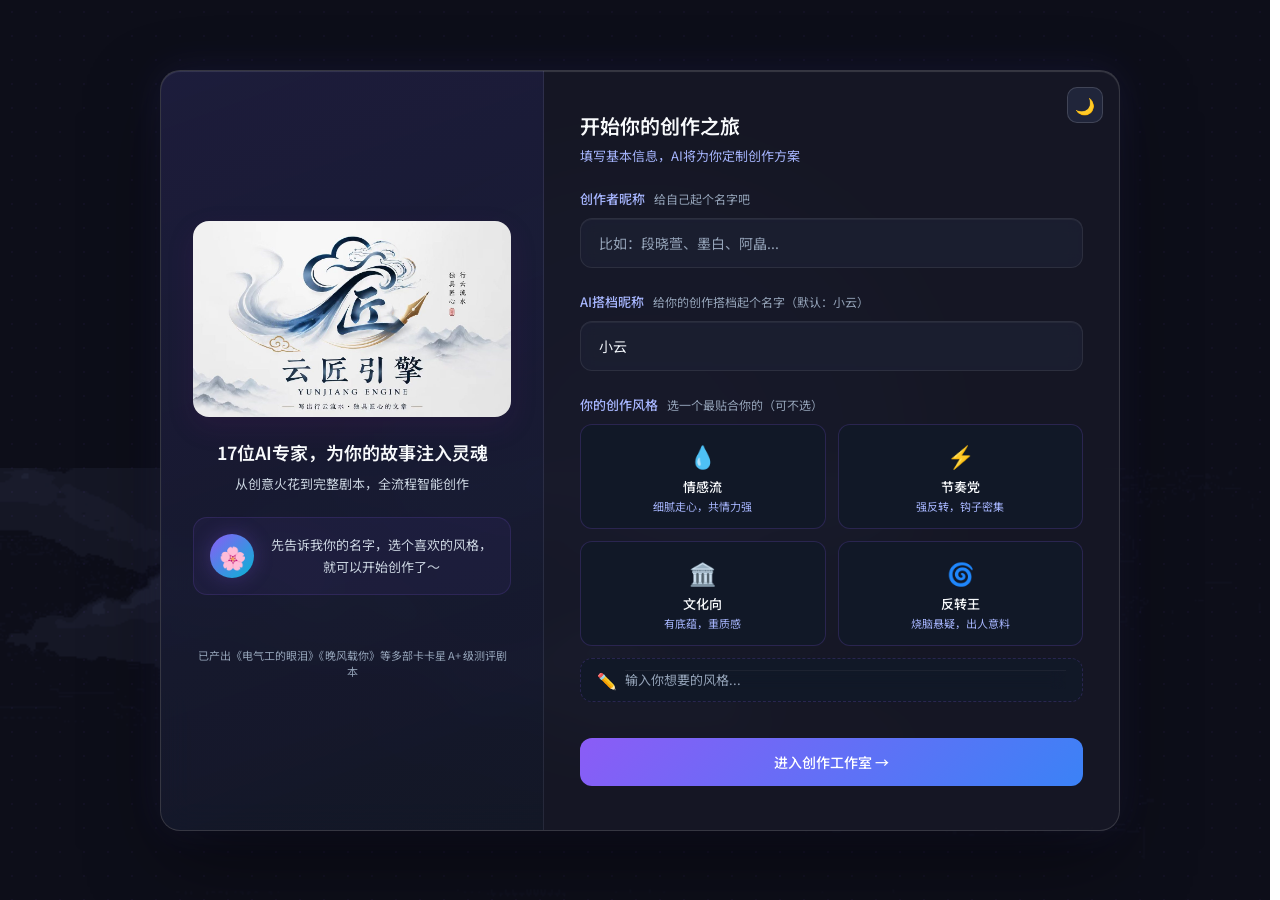
==== index.html @ 97961f96 "fix: prevent false compliance pause and expose checkpoints" ====
<!DOCTYPE html>
<!-- saved from url=(0234)https://static.coze.site/7626715597744800054-data_volume/files/%E6%89%80%E6%9C%89%E5%AF%B9%E8%AF%9D/%E4%B8%BB%E5%AF%B9%E8%AF%9D/demo-v7.html?sign=1788177183-b0ca8963f2-0-ee6d577514d0974fbaf32310337044d39351e333d3cb33cdad342979a4d0148a -->
<html lang="zh-CN" data-theme="light"><head><meta http-equiv="Content-Type" content="text/html; charset=UTF-8">

<meta name="viewport" content="width=device-width, initial-scale=1.0">
<title>云匠 · 智能短剧剧本创作引擎</title>
<link rel="icon" type="image/png" href="[data-uri]">
<style>
  @import url('https://fonts.googleapis.com/css2?family=Noto+Serif+SC:wght@400;600;700&family=Noto+Sans+SC:wght@300;400;500;700&display=swap');

  /* ==========================================
     全局Viewport锁定 — 杜绝整页滚动
     ========================================== */
  html, body {
    margin: 0;
    padding: 0;
    min-height: 100vh;
    overflow-y: auto;
  }

  /* .app-container 保持原始grid布局，不强制flex */
  .app-container {
    height: 100vh;
    box-sizing: border-box;
  }
  .main-layout {
    display: flex;
    height: 100vh;
    overflow: hidden;
    box-sizing: border-box;
  }

  /* 中间包裹画布的区域：强制横向撑满 + 弹性延伸 */
  .center-main-area {
    flex: 1;
    width: 100%;
    display: flex;
    flex-direction: column;
    min-width: 0;
    min-height: 0;
    box-sizing: border-box;
  }

  /* 中间画布卡片：只限垂直高度，绝对不缩宽度 */
  .canvas-card, .script-content-display {
    width: 100%;
    box-sizing: border-box;
    flex: 1;
    min-height: 0;
    overflow-y: auto;
    overflow-x: hidden;
    background: #ffffff;
    border-radius: 16px;
    padding: 24px;
    box-shadow: 0 4px 20px rgba(0, 0, 0, 0.05);
    border: 1px solid #e2e8f0;
  }
  [data-theme="dark"] .canvas-card,
  [data-theme="dark"] .script-content-display {
    background: var(--card-bg, rgba(17, 24, 39, 0.6));
    border-color: var(--card-border, rgba(139, 92, 246, 0.15));
  }

  .canvas-card::-webkit-scrollbar { width: 6px; }
  .canvas-card::-webkit-scrollbar-thumb { background: #cbd5e1; border-radius: 4px; }
  .canvas-card::-webkit-scrollbar-thumb:hover { background: #94a3b8; }
  .canvas-card::-webkit-scrollbar-track { background: transparent; }

  :root {
    --bg-primary: #0a0e1a;
    --bg-secondary: #111827;
    --bg-tertiary: #1a2332;
    --border-color: rgba(139, 92, 246, 0.2);
    --border-active: rgba(139, 92, 246, 0.6);
    --text-primary: #F8FAFC;
    --text-secondary: #CBD5E1;
    --text-muted: #94A3B8;
    --accent-purple: #8b5cf6;
    --accent-blue: #3b82f6;
    --accent-gold: #f59e0b;
    --accent-green: #10b981;
    --accent-cyan: #06b6d4;
    --accent-pink: #ec4899;
    --glow-purple: rgba(139, 92, 246, 0.25);
    --glow-blue: rgba(59, 130, 246, 0.2);
  }



  /* ==========================================
     云匠引擎：极简高级感 Sunset Glass 主题
     ========================================== */
  [data-theme="light"] {
    --bg-primary: #f8fafc;
    --bg-secondary: #f1f5f9;
    --bg-tertiary: #e2e8f0;
    --border-color: rgba(148, 163, 184, 0.15);
    --border-active: rgba(168, 85, 247, 0.3);
    --text-primary: #0f172a;
    --text-secondary: #334155;
    --text-muted: #94a3b8;
    --glow-purple: rgba(168, 85, 247, 0.12);
    --glow-blue: rgba(99, 102, 241, 0.1);
  }

  /* 1. 净化全局背景 */
  [data-theme="light"] body {
    background: #f8fafc;
    background-image: 
      radial-gradient(at 0% 0%, rgba(243, 232, 255, 0.8) 0px, transparent 50%),
      radial-gradient(at 100% 100%, rgba(224, 242, 254, 0.7) 0px, transparent 50%);
    color: #0f172a;
    font-family: -apple-system, BlinkMacSystemFont, "Segoe UI", Roboto, sans-serif;
  }

  /* 2. 三大面板：通透云朵毛玻璃 */
  [data-theme="light"] .sidebar,
  [data-theme="light"] .expert-panel,
  [data-theme="light"] .chat-container,
  [data-theme="light"] .flow-step-card,
  [data-theme="light"] .left-panel,
  [data-theme="light"] .right-panel,
  [data-theme="light"] .input-section {
    background: transparent;
    backdrop-filter: none;
    -webkit-backdrop-filter: none;
    border: none;
    box-shadow: none;
    border-radius: 0;
  }

  /* 3. 左侧流程卡片激活态 */
  [data-theme="light"] .flow-step-card.active,
  [data-theme="light"] .step-item.active {
    background: linear-gradient(135deg, rgba(168, 85, 247, 0.1) 0%, rgba(99, 102, 241, 0.1) 100%);
    border-left: 4px solid #a855f7;
    box-shadow: 0 4px 12px rgba(168, 85, 247, 0.15);
  }

  /* 4. 知识库与引擎状态卡片 */
  [data-theme="light"] .culture-knowledge-box,
  [data-theme="light"] .engine-status-box,
  [data-theme="light"] .knowledge-card,
  [data-theme="light"] .status-card {
    background: rgba(248, 250, 252, 0.6);
    border: 1px solid rgba(226, 232, 240, 0.8);
    border-radius: 12px;
  }

  /* 5. 品牌色统一为紫蓝渐变 */
  [data-theme="light"] .brand-logo,
  [data-theme="light"] .primary-btn,
  [data-theme="light"] .send-btn,
  [data-theme="light"] .generate-btn {
    background: linear-gradient(135deg, #a855f7 0%, #6366f1 100%);
    color: #ffffff;
    border: none;
    box-shadow: 0 4px 12px rgba(168, 85, 247, 0.25);
  }

  /* 6. 输入框：白底+细紫边 */
  [data-theme="light"] .chat-input-wrapper,
  [data-theme="light"] .input-box {
    background: #ffffff;
    border: 1.5px solid #e9d5ff;
    box-shadow: 0 8px 30px rgba(168, 85, 247, 0.08);
    border-radius: 16px;
  }
  [data-theme="light"] .chat-input-wrapper:focus-within,
  [data-theme="light"] .input-box:focus-within {
    border-color: #a855f7;
    box-shadow: 0 0 0 3px rgba(168, 85, 247, 0.15);
  }

  /* 7. 顶栏 */
  [data-theme="light"] .top-bar {
    background: rgba(255, 255, 255, 0.85);
    backdrop-filter: blur(12px);
    border-bottom-color: rgba(226, 232, 240, 0.6);
    box-shadow: 0 1px 3px rgba(148, 163, 184, 0.08);
  }

  /* 8. 卡片与面板 */
  [data-theme="light"] .card-surface,
  [data-theme="light"] .output-card,
  [data-theme="light"] .settings-content,
  [data-theme="light"] .agent-chip,
  [data-theme="light"] .welcome-card,
  [data-theme="light"] .step-item {
    background: rgba(255, 255, 255, 0.75);
    border-color: rgba(226, 232, 240, 0.8);
  }

  /* 9. 设置弹窗 */
  [data-theme="light"] .settings-modal {
    background: rgba(255, 255, 255, 0.9);
    backdrop-filter: blur(20px);
  }

  /* 10. 文本与标签 */
  [data-theme="light"] .expert-group-title {
    color: #334155;
  }
  [data-theme="light"] .panel-title-toggle {
    color: #334155;
  }
  [data-theme="light"] .collapse-arrow {
    color: #94a3b8;
  }
  [data-theme="light"] .idea-chip {
    background: rgba(168, 85, 247, 0.06);
    border-color: rgba(168, 85, 247, 0.2);
    color: #6d28d9;
  }
  [data-theme="light"] .chip.selected {
    border-color: #a855f7;
    color: #7c3aed;
    background: rgba(168, 85, 247, 0.12);
  }

  /* 11. 输出编辑按钮 */
  [data-theme="light"] .output-edit-btn {
    background: rgba(168, 85, 247, 0.08);
    color: #7c3aed;
  }
  [data-theme="light"] .output-header {
    border-bottom-color: rgba(226, 232, 240, 0.6);
  }

  /* 12. hover效果 */
  [data-theme="light"] .output-card:hover,
  [data-theme="light"] .card-surface:hover {
    box-shadow: 0 4px 16px rgba(168, 85, 247, 0.08);
  }
  [data-theme="light"] .generate-btn:hover {
    box-shadow: 0 6px 20px rgba(168, 85, 247, 0.3);
    transform: translateY(-1px);
  }

  /* ==========================================
     图标对齐与布局修复 (Flex Alignment Patch)
     ========================================== */
  /* 顶栏右侧工具栏垂直居中 */
  .top-header-right,
  .header-actions,
  .user-profile-bar {
    display: flex;
    align-items: center;
    justify-content: flex-end;
    gap: 12px;
  }
  .theme-toggle-btn,
  .setting-btn,
  .avatar-btn {
    display: inline-flex;
    align-items: center;
    justify-content: center;
    width: 36px;
    height: 36px;
    border-radius: 50%;
    margin: 0;
  }
  .top-bar-btn {
    display: inline-flex;
    align-items: center;
    justify-content: center;
    margin: 0;
  }

  /* 左侧流程卡片图标+文字+数字水平对齐 */
  .flow-step-card,
  .sidebar-node-item {
    display: flex;
    align-items: center;
    justify-content: space-between;
    padding: 12px 16px;
  }
  .flow-step-left,
  .step-title-group {
    display: flex;
    align-items: center;
    gap: 10px;
  }
  .flow-step-card img,
  .flow-step-card svg,
  .flow-step-card .icon {
    width: 20px;
    height: 20px;
    object-fit: contain;
  }

  /* 右侧专家团图标与绿点对齐 */
  .agent-chip-header,
  .accordion-title {
    display: flex;
    align-items: center;
    justify-content: space-between;
    padding: 10px 14px;
  }
  .status-dot,
  .online-indicator {
    width: 8px;
    height: 8px;
    border-radius: 50%;
    display: inline-block;
    margin-left: auto;
    margin-right: 8px;
  }

  /* 中间输入框底部胶囊按钮对齐 */
  .tag-select-btn,
  .dropdown-capsule {
    display: inline-flex;
    align-items: center;
    justify-content: center;
    gap: 6px;
    padding: 6px 14px;
    line-height: 1;
  }
  .tag-select-btn svg,
  .tag-select-btn .arrow-icon {
    width: 14px;
    height: 14px;
    transform: translateY(1px);
  }
  /* ==========================================
     浅色模式纯净极简修复补丁 (Light Mode Fix)
     ========================================== */
  /* 1. 强制统一全局背景 */
  [data-theme="light"] body,
  [data-theme="light"] .main-layout,
  [data-theme="light"] .center-content-area,
  [data-theme="light"] .welcome-container {
    background-color: #f8fafc;
    background-image: none;
    color: #0f172a;
  }
  /* 2. 修复中间异常深色区域 */
  [data-theme="light"] .middle-container,
  [data-theme="light"] .center-panel,
  [data-theme="light"] .welcome-wrapper,
  [data-theme="light"] .main-panel {
    background: transparent;
    backdrop-filter: none;
    -webkit-backdrop-filter: none;
  }
  [data-theme="light"] .app-container {
    background: transparent;
    gap: 0;
  }
  [data-theme="light"] .chat-main-area,
  [data-theme="light"] .chat-container,
  [data-theme="light"] .content-area {
    background: transparent;
    border-radius: 0;
    border: none;
    box-shadow: none;
  }
  /* 3. 提亮中间文字与图标对比度 */
  [data-theme="light"] .welcome-title,
  [data-theme="light"] .welcome-subtitle,
  [data-theme="light"] .feature-item-text {
    color: #1e293b;
  }
  [data-theme="light"] .welcome-subtitle {
    color: #64748b;
  }
  /* 4. 修复底部输入框 - 浅色模式下白底 */
  [data-theme="light"] .input-area-wrapper,
  [data-theme="light"] .chat-input-wrapper {
    background: #ffffff;
    border: 1px solid #e2e8f0;
    box-shadow: 0 2px 10px -2px rgba(0, 0, 0, 0.04);
    border-radius: 14px;
  }
  [data-theme="light"] .input-section {
    background: transparent;
    border: none;
    box-shadow: none;
    border-radius: 0;
  }
  [data-theme="light"] .input-box {
    background: #ffffff;
    border: 1px solid #e2e8f0;
    box-shadow: 0 2px 10px -2px rgba(0, 0, 0, 0.04);
    border-radius: 14px;
  }
  /* 5. 净化右侧杂色卡片 */
  [data-theme="light"] .culture-knowledge-box,
  [data-theme="light"] .knowledge-card,
  [data-theme="light"] .status-card,
  [data-theme="light"] .engine-status-box {
    background: #f1f5f9;
    border: 1px solid #e2e8f0;
    color: #334155;
  }
  /* 6. 底部通栏浅色化 */
  [data-theme="light"] .footer-bar {
    background: rgba(248, 250, 252, 0.9);
    backdrop-filter: blur(12px);
    border-top-color: rgba(226, 232, 240, 0.6);
    color: #64748b;
  }
  /* 7. 输入框紫色边溢出修复 */
  [data-theme="light"] .chat-input-wrapper,
  [data-theme="light"] .input-box {
    border-color: #e2e8f0;
    box-shadow: 0 2px 10px -2px rgba(0, 0, 0, 0.04);
  }
  [data-theme="light"] .chat-input-wrapper:focus-within,
  [data-theme="light"] .input-box:focus-within {
    border-color: #cbd5e1;
    box-shadow: 0 0 0 2px rgba(148, 163, 184, 0.1);
  }
  /* 8. 顶栏右侧图标与头像垂直居中（全模式生效） */
  .header-right-action, .top-bar-right, .top-actions {
    display: flex;
    align-items: center;
    gap: 12px;
  }
  .header-right-action > * {
    margin: 0;
    display: flex;
    align-items: center;
    justify-content: center;
  }
  /* ==========================================
     对话框与画布比例重构 (SaaS 悬浮风格)
     ========================================== */
  /* 1. 中间区域比例：画布充盈 */
  .center-content-area, .chat-main-area,
  .content-area {
    display: flex;
    flex-direction: column;
    justify-content: space-between;
    height: 100%;
    padding: 24px 32px 16px 32px;
    box-sizing: border-box;
  }
  .welcome-container, .canvas-inner-wrapper {
    flex: 1;
    display: flex;
    flex-direction: column;
    align-items: center;
    justify-content: center;
    margin-bottom: 20px;
  }
  /* 2. 输入框悬浮极光卡片 */
  .chat-input-wrapper, .input-area-wrapper,
  .input-box, .input-wrapper {
    width: 100%;
    max-width: 840px;
    margin: 0 auto;
    background: #ffffff;
    border: 1.5px solid rgba(226, 232, 240, 0.9);
    border-radius: 20px;
    padding: 16px 20px 12px 20px;
    box-shadow: 0 12px 32px -4px rgba(148, 163, 184, 0.12), 0 4px 12px rgba(168, 85, 247, 0.05);
    transition: all 0.25s ease;
  }
  .chat-input-wrapper:focus-within,
  .input-box:focus-within {
    border-color: #a855f7;
    box-shadow: 0 16px 40px -6px rgba(168, 85, 247, 0.18), 0 0 0 3px rgba(168, 85, 247, 0.1);
  }
  /* 3. 输入框文本区 */
  .chat-input-wrapper textarea,
  .chat-input-wrapper input[type="text"],
  .input-box textarea,
  .input-box input[type="text"] {
    width: 100%;
    min-height: 48px;
    max-height: 160px;
    border: none;
    outline: none;
    background: transparent;
    font-size: 15px;
    line-height: 1.6;
    color: #0f172a;
    resize: none;
    padding: 0;
    margin-bottom: 12px;
  }
  .chat-input-wrapper textarea::placeholder,
  .input-box textarea::placeholder {
    color: #94a3b8;
  }
  /* 4. 底栏工具条 */
  .chat-input-toolbar, .input-bottom-bar {
    display: flex;
    align-items: center;
    justify-content: space-between;
    padding-top: 8px;
    border-top: 1px solid rgba(241, 245, 249, 0.8);
  }
  .toolbar-left-tags {
    display: flex;
    align-items: center;
    gap: 8px;
  }
  .tag-select-btn, .dropdown-capsule {
    background: #f8fafc;
    border: 1px solid #e2e8f0;
    border-radius: 8px;
    padding: 5px 12px;
    font-size: 12px;
    color: #475569;
    font-weight: 500;
    transition: all 0.2s;
    cursor: pointer;
  }
  .tag-select-btn:hover {
    background: #f1f5f9;
    color: #a855f7;
    border-color: #cbd5e1;
  }
  /* 5. 发送按钮 */
  .send-btn, .submit-btn, .generate-btn {
    width: 36px;
    height: 36px;
    border-radius: 10px;
    background: linear-gradient(135deg, #a855f7 0%, #6366f1 100%);
    color: #ffffff;
    display: flex;
    align-items: center;
    justify-content: center;
    border: none;
    cursor: pointer;
    box-shadow: 0 4px 10px rgba(168, 85, 247, 0.3);
    transition: transform 0.2s ease;
  }
  .send-btn:hover, .generate-btn:hover {
    transform: scale(1.05);
  }
  /* ==========================================
     规范化 UX 布局重构 (Clean Workspace)
     ========================================== */
  /* 1. 外层 Workspace */
  .clean-chat-workspace, .welcome-container, .content-area {
    display: flex;
    flex-direction: column;
    align-items: center;
    justify-content: space-between;
    height: 100%;
    padding: 32px 40px;
    background: #f8fafc;
    box-sizing: border-box;
  }
  /* Vue :deep() 转换为纯CSS - 配置工具栏与输入卡片 */
  .input-section {
    display: flex;
    flex-direction: column;
    gap: 12px;
  }
  .input-wrapper {
    display: flex;
    flex-direction: column;
    gap: 12px;
  }
  .input-box {
    background: #ffffff;
    border-radius: 16px;
    border: 1px solid #e2e8f0;
    box-shadow: 0 10px 25px rgba(0, 0, 0, 0.05);
    padding: 16px 20px;
  }

  /* 2. 迎宾画布 */
  .workspace-header, .welcome-title-group {
    text-align: center;
    margin-top: auto;
    margin-bottom: 24px;
  }
  .app-brand-icon, .welcome-icon {
    width: 52px;
    height: 52px;
    background: linear-gradient(135deg, #f3e8ff 0%, #e0e7ff 100%);
    border-radius: 16px;
    display: inline-flex;
    align-items: center;
    justify-content: center;
    font-size: 26px;
    margin-bottom: 12px;
    box-shadow: 0 4px 12px rgba(168, 85, 247, 0.12);
  }
  .app-title, .welcome-title {
    font-size: 22px;
    font-weight: 700;
    color: #0f172a;
    margin: 0 0 6px 0;
  }
  .app-desc, .welcome-subtitle {
    font-size: 13px;
    color: #64748b;
    max-width: 520px;
    line-height: 1.6;
    margin: 0;
  }
  /* 3. 独立配置栏 */
  .global-config-bar, .input-section .config-bar,
  .idea-chips-container {
    width: 100%;
    max-width: 800px;
    display: flex;
    align-items: center;
    justify-content: space-between;
    padding: 8px 16px;
    background: rgba(255, 255, 255, 0.6);
    border: 1px solid #e2e8f0;
    border-radius: 12px;
    margin-bottom: 12px;
  }
  .config-group {
    display: flex;
    align-items: center;
    gap: 10px;
  }
  .config-label {
    font-size: 12px;
    color: #94a3b8;
    font-weight: 500;
  }
  .config-chip, .idea-chip, .tag-select-btn {
    background: #ffffff;
    border: 1px solid #cbd5e1;
    border-radius: 6px;
    padding: 4px 10px;
    font-size: 12px;
    color: #334155;
    cursor: pointer;
    transition: all 0.2s;
    display: flex;
    align-items: center;
    gap: 4px;
  }
  .config-chip:hover, .idea-chip:hover, .tag-select-btn:hover {
    border-color: #a855f7;
    color: #a855f7;
  }
  .config-chip .arrow {
    font-size: 10px;
    color: #94a3b8;
  }
  .system-status-indicator, .api-status {
    display: flex;
    align-items: center;
    gap: 6px;
  }
  .status-dot-green, .api-status-dot {
    width: 6px;
    height: 6px;
    background: #10b981;
    border-radius: 50%;
  }
  .status-text {
    font-size: 12px;
    color: #10b981;
    font-weight: 500;
  }
  /* 4. 纯粹悬浮输入框 */
  .pure-input-card, .chat-input-wrapper, .input-box, .input-wrapper {
    width: 100%;
    max-width: 800px;
    background: #ffffff;
    border: 1.5px solid #e2e8f0;
    border-radius: 18px;
    padding: 16px 20px;
    box-shadow: 0 10px 30px -5px rgba(148, 163, 184, 0.12);
    margin-bottom: auto;
    transition: all 0.2s ease;
  }
  .pure-input-card:focus-within,
  .chat-input-wrapper:focus-within,
  .input-box:focus-within {
    border-color: #a855f7;
    box-shadow: 0 14px 36px -6px rgba(168, 85, 247, 0.18);
  }
  .input-header-tip {
    font-size: 12px;
    color: #94a3b8;
    margin-bottom: 8px;
    font-weight: 500;
  }
  .textarea-action-wrapper, .input-wrapper-inner {
    display: flex;
    align-items: flex-end;
    gap: 16px;
  }
  .pure-textarea, .chat-input-wrapper textarea,
  .input-box textarea, .input-box input[type="text"] {
    flex: 1;
    border: none;
    outline: none;
    background: transparent;
    font-size: 14px;
    color: #0f172a;
    resize: none;
    line-height: 1.6;
    padding: 0;
    min-height: 48px;
    max-height: 160px;
    margin-bottom: 0;
  }
  .pure-textarea::placeholder,
  .chat-input-wrapper textarea::placeholder,
  .input-box textarea::placeholder {
    color: #cbd5e1;
  }
  /* 右下角开始创作按钮 */
  .pure-submit-btn, .send-btn, .generate-btn {
    background: linear-gradient(135deg, #a855f7 0%, #6366f1 100%);
    color: #ffffff;
    border: none;
    border-radius: 10px;
    padding: 10px 20px;
    font-size: 14px;
    font-weight: 600;
    display: flex;
    align-items: center;
    gap: 8px;
    cursor: pointer;
    white-space: nowrap;
    box-shadow: 0 4px 12px rgba(168, 85, 247, 0.25);
    transition: transform 0.15s ease, box-shadow 0.15s ease;
    width: auto;
    height: auto;
  }
  .pure-submit-btn:hover, .send-btn:hover, .generate-btn:hover {
    transform: translateY(-1px);
    box-shadow: 0 6px 16px rgba(168, 85, 247, 0.35);
  }




  .top-bar-btn {
    width: 36px;
    height: 36px;
    border-radius: 10px;
    background: rgba(255,255,255,0.08);
    backdrop-filter: blur(10px);
    border: 1px solid var(--border-color);
    color: var(--text-secondary);
    cursor: pointer;
    display: inline-flex;
    align-items: center;
    justify-content: center;
    font-size: 16px;
    transition: all 0.3s ease;
  }
  .top-bar-btn:hover {
    background: rgba(139, 92, 246, 0.15);
    border-color: var(--border-active);
    color: var(--text-primary);
    transform: scale(1.05);
  }
  /* 可点击头像 */
  .clickable-avatar {
    cursor: pointer;
    transition: all 0.3s ease;
  }
  .clickable-avatar:hover {
    transform: scale(1.08);
    box-shadow: 0 0 12px var(--glow-purple);
  }

  * { margin: 0; padding: 0; box-sizing: border-box; }

  body {
    font-family: 'Noto Sans SC', -apple-system, BlinkMacSystemFont, sans-serif;
    background: var(--bg-primary);
    color: var(--text-primary);
    min-height: 100vh;
    overflow: auto;
    overflow-x: hidden;
  }


  /* 设置弹窗 */
  .settings-modal {
    position: fixed;
    top: 0; left: 0; right: 0; bottom: 0;
    z-index: 300;
    background: rgba(0,0,0,0.6);
    backdrop-filter: blur(4px);
    display: none;
    align-items: center;
    justify-content: center;
  }
  .settings-modal.show { display: flex; }
  .settings-content {
    width: 100%;
    max-width: 500px;
    max-height: 86vh;
    overflow-y: auto;
    background: var(--bg-secondary);
    border: 1px solid var(--border-color);
    border-radius: 16px;
    padding: 32px;
  }
  /* 设置面板滚动条样式 */
  .settings-content::-webkit-scrollbar { width: 8px; }
  .settings-content::-webkit-scrollbar-track { background: transparent; }
  .settings-content::-webkit-scrollbar-thumb {
    background: var(--border-color);
    border-radius: 4px;
  }
  .settings-content::-webkit-scrollbar-thumb:hover { background: var(--text-tertiary); }
  .settings-title {
    font-size: 18px;
    font-weight: 600;
    margin-bottom: 24px;
    color: var(--text-primary);
  }
  .settings-group {
    margin-bottom: 20px;
  }
  .settings-label {
    font-size: 13px;
    color: var(--text-secondary);
    margin-bottom: 8px;
    display: block;
  }
  .settings-input {
    width: 100%;
    padding: 12px 14px;
    background: var(--bg-primary);
    border: 1px solid var(--border-color);
    border-radius: 8px;
    color: var(--text-primary);
    font-size: 13px;
    font-family: inherit;
    outline: none;
    transition: border-color 0.2s;
  }
  .settings-input:focus {
    border-color: var(--border-active);
  }
  .settings-hint {
    font-size: 11px;
    color: var(--text-muted);
    margin-top: 6px;
    line-height: 1.5;
  }
  .settings-actions {
    display: flex;
    gap: 12px;
    margin-top: 24px;
    justify-content: flex-end;
  }
  .settings-save {
    padding: 10px 24px;
    background: linear-gradient(135deg, var(--accent-purple), var(--accent-blue));
    border: none;
    border-radius: 8px;
    color: white;
    font-size: 13px;
    cursor: pointer;
    font-weight: 500;
  }
  .settings-cancel {
    padding: 10px 24px;
    background: transparent;
    border: 1px solid var(--border-color);
    border-radius: 8px;
    color: var(--text-secondary);
    font-size: 13px;
    cursor: pointer;
  }

  /* 错误提示 */
  .error-toast {
    position: fixed;
    top: 20px;
    left: 50%;
    transform: translateX(-50%);
    z-index: 400;
    padding: 12px 20px;
    background: rgba(239, 68, 68, 0.9);
    color: white;
    border-radius: 8px;
    font-size: 13px;
    display: none;
    animation: slideDown 0.3s ease;
  }
  .error-toast.show { display: block; }
  @keyframes slideDown {
    from { opacity: 0; transform: translateX(-50%) translateY(-20px); }
    to { opacity: 1; transform: translateX(-50%) translateY(0); }
  }

  /* 注册页面 */
  /* 步骤交互操作按钮 */
  .step-action-btns {
    display: flex;
    gap: 10px;
    padding: 16px 20px;
    background: rgba(139, 92, 246, 0.05);
    border-radius: 12px;
    margin: 12px 0;
    border: 1px solid rgba(139, 92, 246, 0.15);
  }
  .step-btn {
    padding: 10px 20px;
    border-radius: 10px;
    border: 1px solid rgba(255,255,255,0.15);
    cursor: pointer;
    font-size: 0.88rem;
    font-weight: 600;
    transition: all 0.2s ease;
    white-space: nowrap;
  }
  .step-btn-confirm {
    background: linear-gradient(135deg, #8b5cf6, #6366f1);
    color: #fff;
    border-color: rgba(139, 92, 246, 0.5);
    flex: 1;
  }
  .step-btn-confirm:hover {
    background: linear-gradient(135deg, #a78bfa, #818cf8);
    transform: translateY(-1px);
    box-shadow: 0 4px 12px rgba(139, 92, 246, 0.3);
  }
  .step-btn-revise {
    background: rgba(255,255,255,0.08);
    color: var(--text-primary, #e2e8f0);
  }
  .step-btn-revise:hover {
    background: rgba(255,255,255,0.15);
    border-color: rgba(56, 189, 248, 0.5);
  }
  .step-btn-edit {
    background: rgba(255,255,255,0.08);
    color: var(--text-primary, #e2e8f0);
  }
  .step-btn-edit:hover {
    background: rgba(255,255,255,0.15);
    border-color: rgba(251, 191, 36, 0.5);
  }
  /* 修改意见输入框 */
  .revise-input-area {
    margin: 12px 0;
    padding: 16px;
    background: rgba(251, 191, 36, 0.05);
    border: 1px solid rgba(251, 191, 36, 0.2);
    border-radius: 12px;
  }
  .revise-input-area textarea {
    width: 100%;
    min-height: 80px;
    background: rgba(0,0,0,0.2);
    border: 1px solid rgba(255,255,255,0.15);
    border-radius: 8px;
    padding: 10px 14px;
    color: #f8fafc;
    font-size: 0.9rem;
    resize: vertical;
    outline: none;
  }
  .revise-input-area textarea:focus {
    border-color: rgba(56, 189, 248, 0.5);
    box-shadow: 0 0 0 3px rgba(56, 189, 248, 0.15);
  }
  .revise-actions {
    display: flex;
    gap: 8px;
    margin-top: 10px;
    justify-content: flex-end;
  }
  .revise-submit {
    padding: 8px 16px;
    background: linear-gradient(135deg, #f59e0b, #d97706);
    color: #fff;
    border: none;
    border-radius: 8px;
    cursor: pointer;
    font-weight: 600;
    font-size: 0.85rem;
  }
  .revise-cancel {
    padding: 8px 16px;
    background: rgba(255,255,255,0.1);
    color: #94a3b8;
    border: 1px solid rgba(255,255,255,0.1);
    border-radius: 8px;
    cursor: pointer;
    font-size: 0.85rem;
  }
  /* 手动编辑区域 */
  .manual-edit-area {
    margin: 12px 0;
  }
  .manual-edit-area textarea {
    width: 100%;
    min-height: 200px;
    background: rgba(0,0,0,0.3);
    border: 1px solid rgba(255,255,255,0.15);
    border-radius: 8px;
    padding: 12px 14px;
    color: #f8fafc;
    font-size: 0.88rem;
    font-family: 'Courier New', monospace;
    resize: vertical;
    outline: none;
    line-height: 1.6;
  }
  .manual-edit-area textarea:focus {
    border-color: rgba(139, 92, 246, 0.5);
  }
  .edit-save-btn {
    margin-top: 8px;
    padding: 8px 16px;
    background: linear-gradient(135deg, #8b5cf6, #6366f1);
    color: #fff;
    border: none;
    border-radius: 8px;
    cursor: pointer;
    font-weight: 600;
    font-size: 0.85rem;
  }
  /* 当前等待确认的步骤高亮 */
  .step-status-waiting {
    animation: pulse-glow 2s ease-in-out infinite;
  }
  @keyframes pulse-glow {
    0%, 100% { box-shadow: 0 0 5px rgba(139, 92, 246, 0.3); }
    50% { box-shadow: 0 0 15px rgba(139, 92, 246, 0.5); }
  }

  /* ===== 对话式检查点气泡 ===== */
  .checkpoint-dialog {
    flex-direction: column;
    align-items: stretch;
    padding: 0;
    background: transparent;
    border: none;
    margin: 24px 0;
    position: relative;
  }
  .checkpoint-bubble {
    position: relative;
    background: linear-gradient(135deg, rgba(139, 92, 246, 0.12), rgba(59, 130, 246, 0.08), rgba(16, 185, 129, 0.05));
    border: 2px solid transparent;
    border-radius: 20px;
    padding: 28px 32px;
    backdrop-filter: blur(12px);
    animation: checkpoint-fadein 0.6s cubic-bezier(0.16, 1, 0.3, 1), checkpoint-border-flow 4s linear infinite;
    box-shadow: 
      0 0 40px rgba(139, 92, 246, 0.3),
      0 0 80px rgba(59, 130, 246, 0.15),
      inset 0 0 30px rgba(139, 92, 246, 0.08);
    overflow: hidden;
  }
  .checkpoint-bubble::before {
    content: '';
    position: absolute;
    top: -2px; left: -2px; right: -2px; bottom: -2px;
    background: linear-gradient(45deg, 
      rgba(139, 92, 246, 0.6), 
      rgba(59, 130, 246, 0.6), 
      rgba(16, 185, 129, 0.6), 
      rgba(139, 92, 246, 0.6));
    background-size: 400% 400%;
    border-radius: 20px;
    z-index: -1;
    animation: gradient-shift 6s ease infinite;
    opacity: 0.5;
  }
  .checkpoint-bubble::after {
    content: '';
    position: absolute;
    top: 0; left: 0; right: 0; bottom: 0;
    background: radial-gradient(circle at 20% 30%, rgba(139, 92, 246, 0.15) 0%, transparent 50%),
                radial-gradient(circle at 80% 70%, rgba(59, 130, 246, 0.12) 0%, transparent 50%);
    border-radius: 20px;
    pointer-events: none;
    animation: pulse-bg 4s ease-in-out infinite;
  }
  @keyframes gradient-shift {
    0%, 100% { background-position: 0% 50%; }
    50% { background-position: 100% 50%; }
  }
  @keyframes pulse-bg {
    0%, 100% { opacity: 0.5; }
    50% { opacity: 1; }
  }
  .checkpoint-title {
    font-size: 1.15rem;
    font-weight: 700;
    background: linear-gradient(135deg, #a78bfa, #60a5fa, #34d399);
    background-size: 200% 200%;
    -webkit-background-clip: text;
    -webkit-text-fill-color: transparent;
    background-clip: text;
    margin-bottom: 12px;
    display: flex;
    align-items: center;
    gap: 10px;
    animation: title-gradient 3s ease infinite;
    position: relative;
    z-index: 1;
  }
  .checkpoint-title::before {
    content: '';
    display: inline-block;
    width: 12px;
    height: 12px;
    border-radius: 50%;
    background: radial-gradient(circle, #a78bfa 0%, #8b5cf6 50%, transparent 100%);
    box-shadow: 
      0 0 10px rgba(139, 92, 246, 0.8),
      0 0 20px rgba(139, 92, 246, 0.6),
      0 0 30px rgba(139, 92, 246, 0.4);
    animation: pulse-dot-advanced 2s ease-in-out infinite;
    position: relative;
  }
  .checkpoint-title::after {
    content: '';
    position: absolute;
    left: 0;
    top: 50%;
    transform: translateY(-50%);
    width: 12px;
    height: 12px;
    border-radius: 50%;
    border: 2px solid rgba(139, 92, 246, 0.6);
    animation: ripple-expand 2s ease-out infinite;
    pointer-events: none;
  }
  @keyframes title-gradient {
    0%, 100% { background-position: 0% 50%; }
    50% { background-position: 100% 50%; }
  }
  @keyframes pulse-dot-advanced {
    0%, 100% { 
      opacity: 1; 
      transform: scale(1);
      box-shadow: 
        0 0 10px rgba(139, 92, 246, 0.8),
        0 0 20px rgba(139, 92, 246, 0.6),
        0 0 30px rgba(139, 92, 246, 0.4);
    }
    50% { 
      opacity: 0.7; 
      transform: scale(1.3);
      box-shadow: 
        0 0 15px rgba(139, 92, 246, 1),
        0 0 30px rgba(139, 92, 246, 0.8),
        0 0 45px rgba(139, 92, 246, 0.6);
    }
  }
  @keyframes ripple-expand {
    0% {
      width: 12px;
      height: 12px;
      opacity: 1;
    }
    100% {
      width: 40px;
      height: 40px;
      opacity: 0;
      margin-left: -14px;
      margin-top: -14px;
    }
  }
  .checkpoint-message {
    font-size: 0.95rem;
    color: var(--text-secondary, #c4b5fd);
    line-height: 1.7;
    margin-bottom: 20px;
    padding-left: 2px;
    position: relative;
    z-index: 1;
  }
  .checkpoint-actions {
    display: flex;
    gap: 10px;
    flex-wrap: wrap;
    position: relative;
    z-index: 1;
  }
  .checkpoint-actions .step-btn-confirm {
    flex: none;
    padding: 10px 24px;
  }
  .checkpoint-actions .step-btn-revise,
  .checkpoint-actions .step-btn-edit {
    padding: 10px 18px;
  }
  .checkpoint-actions .step-btn-extra {
    padding: 10px 18px;
    background: rgba(16, 185, 129, 0.08);
    color: #10b981;
    border-color: rgba(16, 185, 129, 0.3);
  }
  .checkpoint-actions .step-btn-extra:hover {
    background: rgba(16, 185, 129, 0.15);
    border-color: rgba(16, 185, 129, 0.5);
    box-shadow: 0 2px 8px rgba(16, 185, 129, 0.2);
  }
  @keyframes checkpoint-fadein {
    from { opacity: 0; transform: translateY(8px); }
    to { opacity: 1; transform: translateY(0); }
  }
  /* 浅色模式适配 */
  [data-theme="light"] .checkpoint-bubble {
    background: linear-gradient(135deg, rgba(139, 92, 246, 0.06), rgba(59, 130, 246, 0.04));
    border-color: rgba(139, 92, 246, 0.2);
    box-shadow: 0 4px 24px rgba(139, 92, 246, 0.06);
  }
  [data-theme="light"] .checkpoint-bubble::before {
    background: linear-gradient(135deg, rgba(139, 92, 246, 0.06), rgba(59, 130, 246, 0.04));
    border-color: rgba(139, 92, 246, 0.2);
  }
  [data-theme="light"] .checkpoint-title { color: #7c3aed; }
  [data-theme="light"] .checkpoint-message { color: #4c1d95; }

  /* 引导对话输入框 */
  .brainstorm-questions {
    display: flex;
    flex-direction: column;
    gap: 12px;
    margin: 12px 0;
  }
  .brainstorm-q {
    display: flex;
    flex-direction: column;
    gap: 4px;
  }
  .brainstorm-q label {
    font-size: 0.85rem;
    color: var(--text-secondary, #94a3b8);
    font-weight: 500;
  }
  .brainstorm-q input {
    background: rgba(0,0,0,0.15);
    border: 1px solid rgba(139, 92, 246, 0.2);
    border-radius: 8px;
    padding: 8px 12px;
    color: var(--text-primary, #f1f5f9);
    font-size: 0.88rem;
    outline: none;
    transition: border-color 0.2s;
  }
  .brainstorm-q input:focus {
    border-color: rgba(139, 92, 246, 0.5);
    box-shadow: 0 0 0 3px rgba(139, 92, 246, 0.1);
  }
  .brainstorm-q input::placeholder {
    color: var(--text-muted, #64748b);
    font-size: 0.82rem;
  }
  [data-theme="light"] .brainstorm-q input {
    background: rgba(255,255,255,0.7);
    border-color: rgba(139, 92, 246, 0.15);
    color: #2c2418;
  }
  [data-theme="light"] .brainstorm-q input:focus {
    border-color: rgba(139, 92, 246, 0.4);
  }

  .onboarding-screen {
    position: fixed;
    top: 0; left: 0; right: 0; bottom: 0;
    z-index: 100;
    display: flex;
    align-items: center;
    justify-content: center;
    background: var(--bg-primary);
    overflow: hidden;
    transition: opacity 0.8s ease, transform 0.8s ease;
  }
  .onboarding-screen.hide {
    opacity: 0;
    transform: scale(1.05);
    pointer-events: none;
  }
  .onboarding-overlay {
    position: absolute;
    top: 0; left: 0; right: 0; bottom: 0;
    z-index: 0;
  }
  .modal-bg-glow {
    position: absolute;
    top: 50%; left: 50%;
    transform: translate(-50%, -50%);
    width: 700px;
    height: 700px;
    border-radius: 50%;
    pointer-events: none;
    z-index: 0;
  }
  .modal-bg-grid {
    position: absolute;
    top: 0; left: 0; right: 0; bottom: 0;
    background-image: radial-gradient(rgba(139, 92, 246, 0.12) 1px, transparent 1px);
    background-size: 24px 24px;
    opacity: 0.4;
    pointer-events: none;
    z-index: 0;
  }
  .onboarding-container {
    position: relative;
    z-index: 1;
    display: flex;
    width: 90%;
    max-width: 960px;
    min-height: 600px;
    max-height: 85vh;
    border-radius: 20px;
    overflow: hidden;
    backdrop-filter: blur(16px);
  }
  .onboarding-left {
    flex: 0 0 40%;
    padding: 40px 32px;
    display: flex;
    flex-direction: column;
    align-items: center;
    justify-content: center;
    text-align: center;
    overflow-y: auto;
  }
  .onboarding-right {
    flex: 0 0 60%;
    padding: 40px 36px;
    overflow-y: auto;
    position: relative;
  }
  .brand-logo {
    width: 56px;
    height: 56px;
    border-radius: 16px;
    background: #ffffff;
    padding: 5px;
    display: flex;
    align-items: center;
    justify-content: center;
    margin-bottom: 16px;
    box-shadow: 0 6px 20px rgba(112, 26, 117, 0.18);
    animation: logoFloat 3s ease-in-out infinite;
  }
  .brand-logo img, .logo-icon img {
    width: 100%;
    height: 100%;
    object-fit: contain;
    display: block;
  }
  @keyframes logoFloat {
    0%, 100% { transform: translateY(0); }
    50% { transform: translateY(-6px); }
  }
  .brand-title {
    font-size: 28px;
    font-weight: 700;
    background: linear-gradient(135deg, var(--accent-purple), var(--accent-cyan));
    -webkit-background-clip: text;
    -webkit-text-fill-color: transparent;
    background-clip: text;
    margin-bottom: 6px;
  }
  .brand-sub {
    font-size: 13px;
    color: var(--text-secondary);
    margin-bottom: 24px;
  }
  .hero-text {
    margin-bottom: 24px;
  }
  .hero-text h2 {
    font-size: 18px;
    font-weight: 600;
    color: var(--text-primary);
    margin-bottom: 8px;
    line-height: 1.5;
  }
  .hero-text p {
    font-size: 13px;
    color: var(--text-secondary);
  }
  .theme-toggle-mini {
    position: absolute;
    top: 16px;
    right: 16px;
    width: 36px;
    height: 36px;
    border-radius: 10px;
    display: flex;
    align-items: center;
    justify-content: center;
    cursor: pointer;
    font-size: 16px;
    z-index: 10;
    transition: all 0.2s;
    background: rgba(35, 42, 66, 0.8);
    border: 1px solid rgba(255, 255, 255, 0.15);
    color: #fbbf24;
  }
  .theme-toggle-mini:hover {
    transform: scale(1.1);
  }
  .form-header {
    margin-bottom: 24px;
  }
  .form-header h2 {
    font-size: 20px;
    font-weight: 600;
    color: var(--text-primary);
    margin-bottom: 6px;
  }
  .form-header p {
    font-size: 13px;
    color: var(--text-secondary);
  }
  /* 登录页品牌视觉横幅（水墨版 logo 全图） */
  .brand-visual {
    margin-bottom: 22px;
    animation: logoFloat 3s ease-in-out infinite;
  }
  .brand-visual img {
    width: 100%;
    display: block;
    border-radius: 16px;
    box-shadow: 0 10px 28px rgba(112, 26, 117, 0.14);
  }

  /* 响应式：移动端回退为单栏 */
  @media (max-width: 768px) {
    .onboarding-container {
      flex-direction: column;
      max-height: 95vh;
    }
    .onboarding-left {
      flex: none;
      padding: 24px 20px;
    }
    .onboarding-right {
      flex: none;
      padding: 24px 20px;
    }
    .hero-text { display: none; }
  }

  /* AI引导员 */
  .alogon-intro {
    display: flex;
    gap: 14px;
    margin-bottom: 28px;
    padding: 16px;
    background: rgba(139, 92, 246, 0.06);
    border: 1px solid rgba(139, 92, 246, 0.15);
    border-radius: 14px;
    animation: fadeInUp 0.6s ease;
  }

  .alogon-avatar {
    width: 44px;
    height: 44px;
    border-radius: 50%;
    background: linear-gradient(135deg, var(--accent-purple), var(--accent-cyan));
    display: flex;
    align-items: center;
    justify-content: center;
    font-size: 20px;
    flex-shrink: 0;
    box-shadow: 0 0 20px var(--glow-purple);
    cursor: pointer;
    position: relative;
    overflow: hidden;
    transition: box-shadow 0.3s ease;
  }
  .alogon-avatar:hover {
    box-shadow: 0 0 24px rgba(139,92,246,0.5);
  }
  .alogon-avatar .avatar-upload-hint {
    position: absolute;
    bottom: 0;
    left: 0;
    right: 0;
    height: 16px;
    background: rgba(0,0,0,0.55);
    display: flex;
    align-items: center;
    justify-content: center;
    font-size: 10px;
    color: white;
    opacity: 0;
    transition: opacity 0.2s;
  }
  .alogon-avatar:hover .avatar-upload-hint {
    opacity: 1;
  }
  .alogon-avatar .avatar-img {
    width: 100%;
    height: 100%;
    object-fit: cover;
    border-radius: 50%;
    display: none;
  }
  .alogon-avatar .avatar-emoji {
    font-size: 22px;
    line-height: 1;
  }

  .alogon-bubble {
    flex: 1;
  }

  .alogon-name {
    font-size: 12px;
    color: var(--accent-purple);
    font-weight: 500;
    margin-bottom: 4px;
  }

  .alogon-text {
    font-size: 13px;
    color: var(--text-secondary);
    line-height: 1.7;
  }

  .alogon-text .typing-dots {
    display: inline-block;
    margin-left: 2px;
  }

  .alogon-text .typing-dots span {
    display: inline-block;
    animation: dotBounce 1.4s infinite;
    opacity: 0.4;
  }

  .alogon-text .typing-dots span:nth-child(2) { animation-delay: 0.2s; }
  .alogon-text .typing-dots span:nth-child(3) { animation-delay: 0.4s; }

  @keyframes dotBounce {
    0%, 60%, 100% { opacity: 0.4; transform: translateY(0); }
    30% { opacity: 1; transform: translateY(-3px); }
  }

  /* 表单区域 */
  .form-group {
    margin-bottom: 24px;
    animation: fadeInUp 0.6s ease 0.2s both;
  }

  .form-label {
    font-size: 13px;
    color: var(--text-secondary);
    margin-bottom: 10px;
    display: block;
    font-weight: 500;
  }

  .form-label .label-hint {
    color: var(--text-muted);
    font-weight: 400;
    font-size: 12px;
    margin-left: 6px;
  }

  .name-input-wrap {
    position: relative;
  }

  .name-input {
    width: 100%;
    padding: 14px 18px;
    background: var(--bg-secondary);
    border: 1px solid var(--border-color);
    border-radius: 12px;
    color: var(--text-primary);
    font-size: 14px;
    font-family: inherit;
    outline: none;
    transition: all 0.3s ease;
  }

  .name-input:focus {
    border-color: var(--accent-purple);
    box-shadow: 0 0 20px var(--glow-purple);
  }

  .name-input::placeholder {
    color: var(--text-muted);
  }

  #stepAiName {
    animation: fadeInUp 0.6s ease 0.2s both;
  }

  .style-options, .style-grid-2x2 {
    display: grid;
    grid-template-columns: 1fr 1fr;
    gap: 12px;
    margin-bottom: 12px;
  }

  .style-option {
    padding: 14px 12px;
    background: var(--bg-secondary);
    border: 1px solid var(--border-color);
    border-radius: 12px;
    cursor: pointer;
    transition: all 0.3s ease;
    text-align: center;
  }

  .style-option:hover {
    border-color: rgba(139, 92, 246, 0.4);
    background: rgba(139, 92, 246, 0.05);
  }

  .style-option.selected {
    border-color: var(--accent-purple);
    background: rgba(139, 92, 246, 0.1);
    box-shadow: 0 0 20px var(--glow-purple);
  }

  .custom-style-banner {
    width: 100%;
    height: 44px;
    background: var(--bg-secondary, #f8fafc);
    border: 1px dashed var(--border-color, #cbd5e1);
    border-radius: 12px;
    display: flex;
    align-items: center;
    padding: 0 16px;
    gap: 8px;
    cursor: pointer;
    transition: border-color 0.2s;
  }
  .custom-style-banner:hover {
    border-color: var(--accent-purple);
  }
  .custom-style-banner.selected {
    border-color: var(--accent-purple);
    border-style: solid;
    background: rgba(139, 92, 246, 0.05);
  }

  .style-icon {
    font-size: 22px;
    margin-bottom: 6px;
  }

  .style-name {
    font-size: 13px;
    font-weight: 500;
    color: var(--text-primary);
    margin-bottom: 2px;
  }

  .style-desc {
    font-size: 11px;
    color: var(--text-muted);
  }

  .style-custom-bar {
    grid-column: span 2;
    display: flex;
    align-items: center;
    padding: 10px 14px;
    gap: 10px;
  }

  .style-custom-bar .style-icon {
    margin-bottom: 0;
    flex-shrink: 0;
  }

  .custom-style-input {
    flex: 1;
    background: transparent;
    border: none;
    outline: none;
    color: var(--text-primary);
    font-size: 13px;
    font-family: inherit;
  }

  .custom-style-input::placeholder {
    color: var(--text-muted);
  }

  .enter-btn {
    width: 100%;
    padding: 14px;
    background: linear-gradient(135deg, var(--accent-purple), var(--accent-blue));
    border: none;
    border-radius: 12px;
    color: white;
    font-size: 14px;
    font-weight: 500;
    cursor: pointer;
    transition: all 0.3s ease;
    margin-top: 12px;
    margin-bottom: 4px;
    animation: fadeInUp 0.6s ease 0.4s both;
    font-family: inherit;
    pointer-events: auto;
    position: relative;
    z-index: 10;
  }

  .enter-btn:hover:not(:disabled) {
    transform: translateY(-2px);
    box-shadow: 0 10px 30px var(--glow-purple);
  }

  .enter-btn:disabled {
    opacity: 0.4;
    cursor: not-allowed;
    transform: none;
    box-shadow: none;
    pointer-events: none;
  }

  .onboarding-footer {
    text-align: center;
    margin-top: 24px;
    font-size: 11px;
    color: var(--text-muted);
    animation: fadeInUp 0.6s ease 0.5s both;
  }

  .onboarding-footer span {
    color: var(--accent-purple);
  }
  /* ==========================================
     深色模式：柔色微光版
     ========================================== */
  .onboarding-overlay {
    background: rgba(15, 15, 26, 0.75);
    backdrop-filter: blur(20px);
    -webkit-backdrop-filter: blur(20px);
  }
  .modal-bg-glow {
    background: radial-gradient(circle, rgba(99, 102, 241, 0.25) 0%, rgba(59, 130, 246, 0.15) 45%, rgba(0, 0, 0, 0) 70%);
    opacity: 0.9;
  }
  .onboarding-container {
    background: rgba(23, 25, 38, 0.88);
    border: 1px solid rgba(255, 255, 255, 0.14);
    box-shadow: 0 30px 80px -10px rgba(0, 0, 0, 0.5), 0 0 40px rgba(99, 102, 241, 0.12), inset 0 1px 1px rgba(255, 255, 255, 0.15);
  }
  .onboarding-left {
    background: linear-gradient(160deg, rgba(49, 46, 129, 0.25) 0%, rgba(15, 23, 42, 0.4) 100%);
    border-right: 1px solid rgba(255, 255, 255, 0.08);
  }
  .style-card, .expert-mini-card, .form-group input[type="text"], .custom-style-input {
    background: rgba(30, 35, 55, 0.6);
    border: 1px solid rgba(255, 255, 255, 0.08);
    color: #f1f5f9;
    box-shadow: inset 0 1px 0 rgba(255, 255, 255, 0.05);
  }
  .style-card:hover, .expert-mini-card:hover {
    background: rgba(40, 48, 75, 0.8);
    border-color: rgba(255, 255, 255, 0.18);
  }
  .style-card.selected {
    background: linear-gradient(135deg, rgba(59, 130, 246, 0.2) 0%, rgba(99, 102, 241, 0.15) 100%);
    border-color: #60a5fa;
    box-shadow: 0 0 15px rgba(99, 102, 241, 0.2);
  }
  .brand-sub, .form-header p, .form-group label, .style-desc, .expert-mini-card .status {
    color: #a5b4fc;
  }

  /* ==========================================
     浅色模式登录页：去灰雾通透梦幻感
     ========================================== */
  [data-theme="light"] .onboarding-overlay {
    background: rgba(243, 232, 255, 0.4);
    backdrop-filter: blur(25px) saturate(180%);
    -webkit-backdrop-filter: blur(25px) saturate(180%);
  }
  [data-theme="light"] .modal-bg-glow {
    background: radial-gradient(circle, rgba(216, 180, 254, 0.6) 0%, rgba(251, 207, 232, 0.5) 40%, rgba(255, 255, 255, 0) 70%);
    opacity: 1;
  }
  [data-theme="light"] .modal-bg-grid {
    background-image: radial-gradient(rgba(147, 51, 234, 0.15) 1px, transparent 1px);
    opacity: 0.6;
  }
  [data-theme="light"] .onboarding-container {
    background: rgba(255, 255, 255, 0.82);
    border: 1px solid rgba(255, 255, 255, 0.95);
    box-shadow: 0 20px 60px -15px rgba(112, 26, 117, 0.12), 0 0 0 1px rgba(255, 255, 255, 0.8), inset 0 1px 2px rgba(255, 255, 255, 1);
  }
  [data-theme="light"] .onboarding-left {
    background: linear-gradient(135deg, rgba(238, 242, 255, 0.7) 0%, rgba(250, 232, 255, 0.5) 100%);
    border-right: 1px solid rgba(226, 232, 240, 0.8);
  }
  [data-theme="light"] .expert-mini-card,
  [data-theme="light"] .style-card,
  [data-theme="light"] .form-group input[type="text"],
  [data-theme="light"] .custom-style-input {
    background: rgba(255, 255, 255, 0.75);
    border: 1px solid rgba(226, 232, 240, 0.9);
    box-shadow: 0 2px 8px rgba(0, 0, 0, 0.02);
    color: #1e1b4b;
  }
  [data-theme="light"] .form-group input[type="text"]:focus,
  [data-theme="light"] .custom-style-input:focus {
    background: #ffffff;
    border-color: #8b5cf6;
    box-shadow: 0 0 0 4px rgba(139, 92, 246, 0.15);
  }
  [data-theme="light"] .style-card.selected {
    background: linear-gradient(135deg, #ffffff 0%, #f3e8ff 100%);
    border-color: #a855f7;
    box-shadow: 0 4px 12px rgba(168, 85, 247, 0.15);
  }
  [data-theme="light"] .brand-title,
  [data-theme="light"] .hero-text h2,
  [data-theme="light"] .form-header h2 {
    color: #0f172a;
  }
  [data-theme="light"] .brand-sub,
  [data-theme="light"] .form-header p,
  [data-theme="light"] .form-group label {
    color: #475569;
  }
  [data-theme="light"] .theme-toggle-mini {
    background: #ffffff;
    border: 1px solid rgba(226, 232, 240, 0.9);
    box-shadow: 0 2px 8px rgba(0, 0, 0, 0.06);
  }

  /* ==========================================
     浅色模式专项修复
     ========================================== */
  [data-theme="light"] .brand-logo,
  [data-theme="light"] .logo-box {
    background: linear-gradient(135deg, #a855f7 0%, #6366f1 100%);
    color: #ffffff;
    box-shadow: 0 4px 12px rgba(168, 85, 247, 0.25);
  }
  [data-theme="light"] .send-btn,
  [data-theme="light"] button.submit-btn,
  [data-theme="light"] .chat-input-container button {
    background: linear-gradient(135deg, #a855f7 0%, #6366f1 100%);
    color: #ffffff;
    border: none;
    box-shadow: 0 4px 12px rgba(168, 85, 247, 0.3);
  }
  [data-theme="light"] .chat-input-wrapper,
  [data-theme="light"] .chat-input-container,
  [data-theme="light"] .input-box-frame {
    background: rgba(255, 255, 255, 0.85);
    border: 1.5px solid rgba(168, 85, 247, 0.3);
    box-shadow: 0 4px 20px rgba(124, 58, 237, 0.08);
  }
  [data-theme="light"] .chat-input-container input,
  [data-theme="light"] .chat-input-container textarea {
    background: transparent;
    color: #1e1b4b;
  }
  [data-theme="light"] .chat-input-container input::placeholder,
  [data-theme="light"] .chat-input-container textarea::placeholder {
    color: #94a3b8;
  }
  [data-theme="light"] .stat-card,
  [data-theme="light"] .sub-feature-card,
  [data-theme="light"] .engine-status-box .card-item {
    background: rgba(255, 255, 255, 0.75);
    border: 1px solid rgba(226, 232, 240, 0.9);
  }
  [data-theme="light"] .stat-card .title,
  [data-theme="light"] .sub-feature-card .label,
  [data-theme="light"] .engine-status-box {
    color: #334155;
    font-weight: 600;
  }
  [data-theme="light"] .guide-box,
  [data-theme="light"] .operation-guide-container {
    background: rgba(245, 243, 255, 0.85);
    border: 1px solid rgba(221, 214, 254, 0.8);
  }
  [data-theme="light"] .guide-box li,
  [data-theme="light"] .guide-box p,
  [data-theme="light"] .guide-box span,
  [data-theme="light"] .operation-guide-container * {
    color: #3b0764;
    font-weight: 500;
  }
  [data-theme="light"] .guide-step-num {
    background: #a855f7;
    color: #ffffff;
    font-weight: bold;
  }


  /* 背景动效 */
  .bg-gradient {
    position: fixed;
    top: 0; left: 0; right: 0; bottom: 0;
    background: 
      radial-gradient(ellipse 80% 50% at 50% -20%, rgba(139, 92, 246, 0.15), transparent),
      radial-gradient(ellipse 60% 40% at 100% 100%, rgba(59, 130, 246, 0.1), transparent),
      radial-gradient(ellipse 50% 30% at 0% 80%, rgba(236, 72, 153, 0.08), transparent);
    pointer-events: none;
    z-index: 0;
  }

  .bg-grid {
    position: fixed;
    top: 0; left: 0; right: 0; bottom: 0;
    background-image: 
      linear-gradient(rgba(139, 92, 246, 0.03) 1px, transparent 1px),
      linear-gradient(90deg, rgba(139, 92, 246, 0.03) 1px, transparent 1px);
    background-size: 60px 60px;
    pointer-events: none;
    z-index: 0;
  }

  /* 主布局 */
  .app-container {
    position: relative;
    z-index: 1;
    display: grid;
    grid-template-columns: 250px 1fr 260px;
    grid-template-rows: 64px 1fr auto;
    height: 100vh;
    gap: 1px;
    background: var(--border-color);
  }

  .top-bar { grid-column: 1 / -1; grid-row: 1; }
  .left-panel { grid-column: 1 / 2; grid-row: 2 / 3; }
  .main-workspace { grid-column: 2 / 3; grid-row: 2 / 3; }
  .right-sidebar { grid-column: 3 / 4; grid-row: 2 / 3; }

  /* 顶栏 */
  .top-bar {
    grid-column: 1 / -1;
    display: flex;
    align-items: center;
    justify-content: space-between;
    padding: 0 24px;
    background: rgba(17, 24, 39, 0.8);
    backdrop-filter: blur(10px);
    border-bottom: 1px solid var(--border-color);
  }

  .logo-section {
    display: flex;
    align-items: center;
    gap: 12px;
  }

  .logo-icon {
    width: 36px;
    height: 36px;
    border-radius: 10px;
    background: #ffffff;
    padding: 3px;
    display: flex;
    align-items: center;
    justify-content: center;
    box-shadow: 0 0 20px var(--glow-purple);
  }

  .logo-text {
    display: flex;
    flex-direction: column;
  }

  .logo-title {
    font-weight: 600;
    font-size: 16px;
    background: linear-gradient(90deg, var(--accent-purple), var(--accent-cyan));
    -webkit-background-clip: text;
    -webkit-text-fill-color: transparent;
    background-clip: text;
  }

  .logo-subtitle {
    font-size: 11px;
    color: var(--text-muted);
  }

  .top-actions {
    display: flex;
    align-items: center;
    gap: 16px;
  }

  .stats-badge {
    display: flex;
    align-items: center;
    gap: 6px;
    padding: 6px 14px;
    background: rgba(16, 185, 129, 0.1);
    border: 1px solid rgba(16, 185, 129, 0.3);
    border-radius: 20px;
    font-size: 12px;
    color: var(--accent-green);
    cursor: pointer;
    user-select: none;
  }

  .stats-dot {
    width: 6px;
    height: 6px;
    background: var(--accent-green);
    border-radius: 50%;
    animation: pulse 2s infinite;
  }

  @keyframes pulse {
    0%, 100% { opacity: 1; }
    50% { opacity: 0.4; }
  }

  .user-avatar {
    width: 36px;
    height: 36px;
    border-radius: 50%;
    background: linear-gradient(135deg, var(--accent-gold), var(--accent-pink));
    display: flex;
    align-items: center;
    justify-content: center;
    font-weight: 600;
    font-size: 14px;
    color: white;
  }

  /* 左侧流程面板 */
  .left-panel {
    background: rgba(17, 24, 39, 0.6);
    backdrop-filter: blur(10px);
    padding: 24px 16px;
    display: flex;
    flex-direction: column;
    gap: 4px;
  }

  .panel-title {
    font-size: 12px;
    font-weight: 500;
    color: var(--text-muted);
    text-transform: uppercase;
    letter-spacing: 1px;
    margin-bottom: 10px;
    padding-left: 8px;
  }

  /* ====== 折叠面板 ====== */
  .panel-title-toggle,
  .expert-group-title {
    cursor: pointer;
    user-select: none;
    display: flex;
    align-items: center;
    gap: 8px;
    transition: opacity 0.2s;
  }
  .panel-title-toggle:hover,
  .expert-group-title:hover {
    opacity: 0.8;
  }
  .collapse-arrow {
    display: inline-block;
    font-size: 9px;
    transition: transform 0.3s ease;
    color: var(--text-muted);
    width: 14px;
    text-align: center;
    flex-shrink: 0;
  }
  /* 左侧栏已重构为卡片模块，旧折叠样式已移除 */

  .step-item {
    display: flex;
    align-items: center;
    gap: 12px;
    padding: 10px 12px;
    border-radius: 10px;
    cursor: pointer;
    transition: all 0.3s ease;
    border: 1px solid transparent;
    position: relative;
  }

  .step-item:hover {
    background: rgba(139, 92, 246, 0.05);
  }

  .step-item.active {
    background: rgba(139, 92, 246, 0.1);
    border-color: var(--border-active);
    box-shadow: 0 0 20px var(--glow-purple);
  }

  .step-icon img {
    width: 82%;
    height: 82%;
    object-fit: contain;
    display: block;
  }
  .step-item.completed .step-icon {
    background: var(--accent-green);
    color: white;
  }

  .step-item.active .step-icon {
    background: linear-gradient(135deg, var(--accent-purple), var(--accent-blue));
    color: white;
    animation: iconPulse 2s infinite;
  }

  @keyframes iconPulse {
    0%, 100% { box-shadow: 0 0 0 0 var(--glow-purple); }
    50% { box-shadow: 0 0 0 8px rgba(139, 92, 246, 0); }
  }

  .step-icon {
    width: 36px;
    height: 36px;
    border-radius: 9px;
    background: var(--bg-tertiary);
    display: flex;
    align-items: center;
    justify-content: center;
    font-size: 16px;
    flex-shrink: 0;
    transition: all 0.3s ease;
  }

  .step-info {
    flex: 1;
    min-width: 0;
  }

  .step-name {
    font-size: 13px;
    font-weight: 500;
    color: var(--text-primary);
    margin-bottom: 2px;
    white-space: nowrap;
  }

  .step-status {
    font-size: 11px;
    color: var(--text-muted);
  }

  .step-item.active .step-status {
    color: var(--accent-purple);
  }

  .step-item.completed .step-status {
    color: var(--accent-green);
  }

  .step-num {
    font-size: 11px;
    color: var(--text-muted);
    font-weight: 500;
  }

  /* ===== 步骤手风琴：专家子列表 ===== */
  .step-item .arrow {
    font-size: 9px;
    color: var(--text-muted);
    transition: transform 0.25s ease, color 0.2s ease;
    margin-right: 3px;
    flex-shrink: 0;
    user-select: none;
  }

  .step-item:hover .arrow {
    color: var(--accent-purple);
  }

  .accordion-content {
    display: none; /* 默认隐藏 */
    padding: 6px 4px 10px 28px;
    background: var(--bg-secondary, #f8f9fa);
    border-radius: 6px;
    margin-top: 4px;
  }

  /* 展开时的类名 */
  .accordion-item.active .accordion-content {
    display: block; /* 强制显示 */
  }

  .accordion-item.active .arrow {
    transform: rotate(180deg); /* 顺便旋转箭头 */
  }

  .accordion-content .step-expert-list {
    display: flex;
    flex-direction: column;
    gap: 4px;
  }

  .step-expert-item {
    display: flex;
    align-items: center;
    gap: 6px;
    padding: 5px 8px;
    border-radius: 8px;
    font-size: 11px;
    background: var(--bg-secondary);
    border: 1px solid var(--border-color);
    transition: all 0.2s ease;
  }

  .step-expert-item .expert-avatar {
    font-size: 12px;
    flex-shrink: 0;
  }

  .step-expert-item .expert-name {
    flex: 1;
    color: var(--text-secondary);
    font-weight: 500;
    white-space: nowrap;
    overflow: hidden;
    text-overflow: ellipsis;
  }

  .step-expert-item .expert-state {
    font-size: 10px;
    color: var(--text-muted);
    flex-shrink: 0;
  }

  .step-expert-item.is-working {
    border-color: var(--accent-purple);
    background: rgba(168, 85, 247, 0.1);
    box-shadow: 0 0 10px rgba(168, 85, 247, 0.15);
  }

  .step-expert-item.is-working .expert-name {
    color: var(--accent-purple);
  }

  .step-expert-item.is-working .expert-state {
    color: var(--accent-purple);
    font-weight: 600;
    animation: expertStatePulse 1.2s infinite;
  }

  .step-expert-item.is-done .expert-state {
    color: var(--accent-green);
    font-weight: 600;
  }

  @keyframes expertStatePulse {
    0%, 100% { opacity: 1; }
    50% { opacity: 0.45; }
  }

  /* 中间主创作区 */
  .main-panel {
    background: rgba(10, 14, 26, 0.4);
    backdrop-filter: blur(5px);
    display: flex;
    flex-direction: column;
    overflow: hidden;
  }

  .greeting-section {
    padding: 40px 48px 32px;
    text-align: center;
  }

  .greeting-text {
    font-family: 'Noto Serif SC', serif;
    font-size: 28px;
    font-weight: 600;
    margin-bottom: 8px;
    background: linear-gradient(90deg, var(--text-primary), var(--accent-purple));
    -webkit-background-clip: text;
    -webkit-text-fill-color: transparent;
    background-clip: text;
  }

  .greeting-sub {
    font-size: 14px;
    color: var(--text-secondary);
  }

  .greeting-sub .highlight {
    color: var(--accent-gold);
    font-weight: 500;
  }

  /* 创作内容区 */
  .content-area {
    flex: 1;
    padding: 0 48px 12px;
    overflow-y: auto;
    min-height: 0;
  }

  .content-area::-webkit-scrollbar { width: 6px; }
  .content-area::-webkit-scrollbar-track { background: transparent; }
  .content-area::-webkit-scrollbar-thumb { background: var(--border-color); border-radius: 3px; }

  /* 输入区 */
  .input-section {
    padding: 12px 48px 16px;
    background: rgba(17, 24, 39, 0.4);
    flex-shrink: 0;
  }

  .input-wrapper {
    max-width: 720px;
    margin: 0 auto;
  }

  .input-label {
    font-size: 12px;
    color: var(--text-muted);
    margin-bottom: 10px;
    display: flex;
    align-items: center;
    gap: 6px;
  }

  .input-box {
    position: relative;
    background: var(--bg-secondary);
    border: 1px solid var(--border-color);
    border-radius: 16px;
    padding: 16px 20px;
    transition: all 0.3s ease;
  }

  .input-box:focus-within {
    border-color: var(--accent-purple);
    box-shadow: 0 0 30px var(--glow-purple);
  }

  .input-box textarea {
    width: 100%;
    min-height: 80px;
    background: transparent;
    border: none;
    outline: none;
    color: var(--text-primary);
    font-size: 14px;
    font-family: inherit;
    resize: none;
    line-height: 1.6;
  }

  .input-box textarea::placeholder {
    color: var(--text-muted);
  }

  .input-footer {
    display: flex;
    justify-content: space-between;
    align-items: center;
    margin-top: 12px;
  }

  .suggestion-chips {
    display: flex;
    gap: 8px;
    flex-wrap: wrap;
  }

  .chip {
    padding: 5px 12px;
    background: var(--bg-tertiary);
    border: 1px solid var(--border-color);
    border-radius: 20px;
    font-size: 12px;
    color: var(--text-secondary);
    cursor: pointer;
    transition: all 0.2s ease;
  }

  .chip:hover {
    border-color: var(--accent-purple);
    color: var(--accent-purple);
    background: rgba(139, 92, 246, 0.05);
  }
  /* 剧集类型选择器 */
  .episode-type-selector {
    display: flex;
    align-items: center;
    gap: 8px;
  }
  .episode-radio {
    display: inline-flex;
    align-items: center;
    padding: 6px 14px;
    cursor: pointer;
    font-size: 13px;
    color: var(--text-secondary);
    user-select: none;
    border-radius: 8px;
    background: var(--bg-secondary);
    transition: all 0.2s;
  }
  .episode-radio:hover {
    color: var(--text-primary);
    background: var(--bg-tertiary);
  }
  .episode-radio.selected {
    color: var(--accent-purple);
    background: rgba(139,92,246,0.12);
    font-weight: 500;
  }
  .episode-type-info {
    font-size: 12px;
    color: var(--text-muted);
    cursor: help;
    margin-left: 4px;
  }
  [data-theme="light"] .episode-radio {
    color: var(--text-secondary);
  }
  [data-theme="light"] .episode-radio.selected {
    color: var(--accent-purple);
  }

  .generate-btn {
    padding: 10px 24px;
    background: linear-gradient(135deg, var(--accent-purple), var(--accent-blue));
    border: none;
    border-radius: 10px;
    color: white;
    font-size: 13px;
    font-weight: 500;
    cursor: pointer;
    transition: all 0.3s ease;
    display: flex;
    align-items: center;
    gap: 6px;
  }

  .generate-btn:hover {
    transform: translateY(-1px);
    box-shadow: 0 8px 25px var(--glow-purple);
  }

  .generate-btn:disabled {
    opacity: 0.5;
    cursor: not-allowed;
    transform: none;
    box-shadow: none;
  }

  /* 生成的内容卡片 */
  .output-card {
    background: var(--bg-card, rgba(17, 24, 39, 0.85));
    border: 1px solid var(--border-color);
    border-radius: 12px;
    padding: 20px 24px;
    margin-bottom: 16px;
    animation: fadeInUp 0.4s ease;
    box-shadow: 0 2px 12px rgba(0,0,0,0.15);
    backdrop-filter: blur(8px);
  }

  @keyframes fadeInUp {
    from { opacity: 0; transform: translateY(16px); }
    to { opacity: 1; transform: translateY(0); }
  }

  .output-header {
    display: flex;
    align-items: center;
    gap: 12px;
    margin-bottom: 14px;
    padding-bottom: 10px;
    border-bottom: 1px solid var(--border-color);
  }

  .output-icon {
    width: 32px;
    height: 32px;
    border-radius: 8px;
    background: linear-gradient(135deg, var(--accent-purple), var(--accent-blue));
    display: flex;
    align-items: center;
    justify-content: center;
    font-size: 15px;
    flex-shrink: 0;
  }

  .output-title {
    font-size: 14px;
    font-weight: 600;
    color: var(--text-primary);
    letter-spacing: 0.3px;
  }

  .output-meta {
    font-size: 11px;
    color: var(--text-muted);
    margin-top: 1px;
  }

  .output-body {
    font-size: 13.5px;
    line-height: 1.75;
    color: var(--text-secondary);
  }

  .output-edit-btn {
    margin-left: auto;
    padding: 5px 14px;
    border-radius: 8px;
    border: 1px solid var(--border-color);
    background: rgba(255,255,255,0.05);
    color: var(--text-muted);
    font-size: 12px;
    cursor: pointer;
    transition: all 0.2s;
    white-space: nowrap;
  }
  .output-edit-btn:hover {
    background: rgba(139,92,246,0.15);
    color: var(--accent-purple);
    border-color: var(--accent-purple);
  }
  .output-body[contenteditable="true"] {
    outline: 2px solid var(--accent-purple);
    outline-offset: 4px;
    border-radius: 8px;
    padding: 12px;
    background: rgba(139,92,246,0.05);
    min-height: 120px;
  }
  .output-edit-actions {
    display: flex;
    gap: 8px;
    margin-top: 12px;
    justify-content: flex-end;
  }
  .output-edit-actions button {
    padding: 6px 16px;
    border-radius: 8px;
    border: none;
    font-size: 13px;
    cursor: pointer;
    transition: all 0.2s;
  }
  .output-edit-actions .save-btn {
    background: var(--accent-purple);
    color: #fff;
  }
  .output-edit-actions .save-btn:hover {
    background: #7c3aed;
  }
  .output-edit-actions .cancel-btn {
    background: rgba(255,255,255,0.08);
    color: var(--text-secondary);
    border: 1px solid var(--border-color);
  }
  .output-edit-actions .cancel-btn:hover {
    background: rgba(255,255,255,0.12);
  }

  .typing-effect {
    overflow: hidden;
  }

  .typing-cursor {
    display: inline-block;
    width: 2px;
    height: 16px;
    background: var(--accent-purple);
    margin-left: 2px;
    animation: blink 0.8s infinite;
    vertical-align: middle;
  }

  @keyframes blink {
    0%, 50% { opacity: 1; }
    51%, 100% { opacity: 0; }
  }

  /* 右侧专家面板 */
  .right-panel {
    background: rgba(17, 24, 39, 0.6);
    backdrop-filter: blur(10px);
    padding: 16px 14px;
    overflow-y: auto;
  }

  .right-panel::-webkit-scrollbar { width: 4px; }
  .right-panel::-webkit-scrollbar-track { background: transparent; }
  .right-panel::-webkit-scrollbar-thumb { background: var(--border-color); border-radius: 2px; }

  .expert-group {
    margin-bottom: 10px;
    padding: 10px;
    background: rgba(255,255,255,0.02);
    border: 1px solid var(--border-color);
    border-radius: 10px;
  }

  .expert-group-title {
    font-size: 11px;
    font-weight: 600;
    color: var(--text-secondary);
    margin-bottom: 8px;
    letter-spacing: 0.3px;
  }

  .agent-chip.sub-expert {
    padding: 6px 8px;
    margin-left: 6px;
    opacity: 0.8;
  }

  .agent-chip.sub-expert .expert-status-dot {
    display: none;
  }

  .agent-chip {
    display: flex;
    align-items: center;
    gap: 12px;
    padding: 12px;
    border-radius: 10px;
    margin-bottom: 6px;
    transition: all 0.3s ease;
    border: 1px solid transparent;
    cursor: pointer;
  }
  .agent-chip:hover {
    background: rgba(124, 157, 245, 0.06);
    border-color: rgba(124, 157, 245, 0.15);
  }

  .agent-chip.active {
    background: rgba(139, 92, 246, 0.08);
    border-color: rgba(139, 92, 246, 0.3);
  }

  .agent-chip.working .expert-avatar {
    animation: expertWorking 1.5s infinite;
  }

  @keyframes expertWorking {
    0%, 100% { box-shadow: 0 0 0 0 var(--glow-purple); }
    50% { box-shadow: 0 0 0 6px rgba(139, 92, 246, 0.2); }
  }

  .expert-avatar {
    width: 40px;
    height: 40px;
    border-radius: 50%;
    display: flex;
    align-items: center;
    justify-content: center;
    font-size: 18px;
    flex-shrink: 0;
    position: relative;
  }

  .expert-avatar.purple { background: linear-gradient(135deg, #8b5cf6, #6366f1); }
  .expert-avatar.blue { background: linear-gradient(135deg, #3b82f6, #0ea5e9); }
  .expert-avatar.cyan { background: linear-gradient(135deg, #06b6d4, #14b8a6); }
  .expert-avatar.green { background: linear-gradient(135deg, #10b981, #22c55e); }
  .expert-avatar.gold { background: linear-gradient(135deg, #f59e0b, #eab308); }
  .expert-avatar.pink { background: linear-gradient(135deg, #ec4899, #f472b6); }

  .expert-info {
    flex: 1;
    min-width: 0;
  }

  .expert-name {
    font-size: 13px;
    font-weight: 500;
    color: var(--text-primary);
    margin-bottom: 2px;
  }

  .expert-role {
    font-size: 11px;
    color: var(--text-muted);
  }

  .expert-status-dot {
    width: 8px;
    height: 8px;
    border-radius: 50%;
    background: var(--text-muted);
  }

  .agent-chip.active .expert-status-dot {
    background: var(--accent-purple);
    animation: pulse 1.5s infinite;
  }

  .agent-chip.done .expert-status-dot {
    background: var(--accent-green);
  }

  /* 专家动态播报 */
  .expert-broadcast {
    font-size: 11px;
    color: var(--accent-purple);
    margin-top: 4px;
    min-height: 16px;
    line-height: 1.4;
    opacity: 0;
    transform: translateY(-4px);
    transition: all 0.4s ease;
    font-weight: 500;
    letter-spacing: 0.2px;
  }

  .agent-chip.active .expert-broadcast {
    opacity: 1;
    transform: translateY(0);
    animation: broadcast-fade 3s ease-in-out infinite;
  }

  @keyframes broadcast-fade {
    0%, 100% { opacity: 0.7; }
    50% { opacity: 1; }
  }

  .agent-chip.done .expert-broadcast {
    color: var(--accent-green);
    opacity: 0.6;
  }

  /* 进度条 */
  .progress-bar {
    height: 2px;
    background: var(--border-color);
    margin: 16px 0 24px;
    border-radius: 2px;
    overflow: hidden;
  }

  .progress-fill {
    height: 100%;
    background: linear-gradient(90deg, var(--accent-purple), var(--accent-cyan));
    border-radius: 2px;
    transition: width 0.5s ease;
    box-shadow: 0 0 10px var(--glow-purple);
  }

  /* 数据指标小卡片 */
  .metrics-grid {
    display: grid;
    grid-template-columns: 1fr 1fr;
    gap: 10px;
    margin-top: 20px;
  }

  .metric-card {
    background: rgba(139, 92, 246, 0.05);
    border: 1px solid rgba(139, 92, 246, 0.15);
    border-radius: 10px;
    padding: 12px;
    text-align: center;
  }

  .metric-value {
    font-size: 20px;
    font-weight: 700;
    background: linear-gradient(135deg, var(--accent-purple), var(--accent-cyan));
    -webkit-background-clip: text;
    -webkit-text-fill-color: transparent;
    background-clip: text;
  }

  .metric-label {
    font-size: 11px;
    color: var(--text-muted);
    margin-top: 4px;
  }

  /* 空状态欢迎 */
  .welcome-illustration {
    text-align: center;
    padding: 60px 20px 40px;
  }

  .welcome-icon-large {
    width: 100px;
    height: 100px;
    margin: 0 auto 24px;
    border-radius: 30px;
    background: linear-gradient(135deg, rgba(139, 92, 246, 0.2), rgba(59, 130, 246, 0.2));
    display: flex;
    align-items: center;
    justify-content: center;
    font-size: 48px;
    border: 1px solid var(--border-active);
    box-shadow: 0 0 60px var(--glow-purple);
  }

  .welcome-title {
    font-family: 'Noto Serif SC', serif;
    font-size: 22px;
    font-weight: 600;
    color: var(--text-primary);
    margin-bottom: 8px;
  }

  .welcome-desc {
    font-size: 13px;
    color: var(--text-secondary);
    line-height: 1.6;
  }

  .feature-list {
    display: flex;
    justify-content: center;
    gap: 32px;
    margin-top: 32px;
    flex-wrap: wrap;
  }

  .feature-item {
    text-align: center;
  }

  .feature-icon {
    font-size: 24px;
    margin-bottom: 8px;
  }

  .feature-text {
    font-size: 12px;
    color: var(--text-muted);
  }

  /* 底部小条 */
  .footer-bar {
    grid-column: 1 / -1;
    grid-row: 3;
    padding: 8px 16px;
    background: rgba(17, 24, 39, 0.6);
    border-top: 1px solid var(--border-color);
    display: flex;
    justify-content: space-between;
    align-items: center;
    font-size: 11px;
    color: var(--text-muted);
  }

  .footer-left, .footer-right {
    display: flex;
    align-items: center;
    gap: 16px;
  }

  .footer-badge {
    display: flex;
    align-items: center;
    gap: 4px;
  }


  /* Expert running status */
  @keyframes pulse-dot {
    0%, 100% { opacity: 1; transform: scale(1); }
    50% { opacity: 0.5; transform: scale(1.3); }
  }


  /* ===== 题材选择器 ===== */
  .genre-toggle-btn {
    display: inline-flex;
    align-items: center;
    gap: 4px;
    padding: 6px 12px;
    border-radius: 8px;
    border: 1px solid var(--border-color);
    background: var(--bg-tertiary);
    color: var(--text-secondary);
    font-size: 12px;
    cursor: pointer;
    transition: all 0.2s;
  }
  .genre-toggle-btn:hover {
    border-color: var(--accent-purple);
    color: var(--accent-purple);
  }
  .genre-panel {
    display: none;
    margin-top: 12px;
    border: 1px solid var(--border-color);
    border-radius: 12px;
    background: var(--bg-secondary);
    max-height: 400px;
    overflow-y: auto;
    padding: 12px;
  }
  .genre-panel.open {
    display: block;
  }
  .genre-category {
    margin-bottom: 12px;
  }
  .genre-category-header {
    display: flex;
    align-items: center;
    justify-content: space-between;
    cursor: pointer;
    padding: 6px 8px;
    border-radius: 6px;
    font-size: 13px;
    font-weight: 600;
    color: var(--text-primary);
    background: var(--bg-tertiary);
    transition: background 0.2s;
  }
  .genre-category-header:hover {
    background: rgba(139, 92, 246, 0.1);
  }
  .genre-category-header .arrow {
    transition: transform 0.3s;
    font-size: 10px;
  }
  .genre-category.collapsed .arrow {
    transform: rotate(-90deg);
  }
  .genre-tags {
    display: flex;
    flex-wrap: wrap;
    gap: 6px;
    padding: 8px;
    max-height: 200px;
    overflow-y: auto;
    transition: all 0.3s;
  }
  .genre-category.collapsed .genre-tags {
    max-height: 0;
    padding: 0 8px;
    overflow: hidden;
  }
  .genre-tag {
    padding: 4px 10px;
    border-radius: 6px;
    border: 1px solid var(--border-color);
    background: var(--bg-primary);
    color: var(--text-secondary);
    font-size: 11px;
    cursor: pointer;
    transition: all 0.2s;
    white-space: nowrap;
  }
  .genre-tag:hover {
    border-color: var(--accent-purple);
    color: var(--accent-purple);
    background: rgba(139, 92, 246, 0.05);
  }
  .genre-tag.selected {
    border-color: var(--accent-purple);
    background: rgba(139, 92, 246, 0.15);
    color: var(--accent-purple);
  }
  .genre-tag .count {
    color: var(--text-muted);
    font-size: 10px;
    margin-left: 2px;
  }
  [data-theme="light"] .genre-tag {
    background: #f5f0eb;
  }
  [data-theme="light"] .genre-tag:hover,
  [data-theme="light"] .genre-tag.selected {
    border-color: #a07850;
    color: #a07850;
    background: rgba(160, 120, 80, 0.1);
  }

  /* 历史记录模态框 */
  .stats-link { cursor: pointer; transition: all 0.2s; }
  .stats-link:hover { opacity: 0.8; }
  .history-link-text { font-size: 11px; color: var(--accent-purple); margin-left: 6px; opacity: 0.8; transition: opacity 0.2s; }
  .history-link-text:hover { opacity: 1; }
  .name-dialog-overlay { display: none; position: fixed; top:0; left:0; right:0; bottom:0; background: rgba(0,0,0,0.7); z-index: 10000; justify-content: center; align-items: center; }
  .name-dialog-overlay.show { display: flex; }
  .name-dialog { background: var(--bg-secondary); border: 1px solid var(--border-color); border-radius: 12px; width: 500px; max-width: 90vw; max-height: 80vh; overflow: hidden; display: flex; flex-direction: column; box-shadow: 0 20px 60px rgba(0,0,0,0.5); }
  .name-dialog-header { padding: 16px 20px; border-bottom: 1px solid var(--border-color); display: flex; justify-content: space-between; align-items: center; flex-shrink: 0; }
  .name-dialog-header h3 { margin: 0; font-size: 16px; color: var(--text-primary); font-weight: 600; }
  .name-dialog-close { background: none; border: none; font-size: 20px; color: var(--text-muted); cursor: pointer; padding: 4px 8px; }
  .name-dialog-close:hover { color: var(--text-primary); }
  .name-dialog-body { padding: 20px; }
  .name-dialog-sub { padding: 16px; background: var(--bg-primary); border: 1px solid var(--border-color); border-radius: 8px; margin-bottom: 16px; }
  .name-dialog-sub label { display: block; font-size: 13px; color: var(--text-secondary); margin-bottom: 8px; font-weight: 500; }
  .name-dialog-sub input[type="text"] { width: 100%; padding: 10px 12px; border: 1px solid var(--border-color); border-radius: 6px; background: var(--bg-secondary); color: var(--text-primary); font-size: 14px; box-sizing: border-box; outline: none; }
  .name-dialog-sub input[type="text"]:focus { border-color: var(--accent-purple); }
  .name-gen-btn { display: inline-flex; align-items: center; gap: 6px; margin-top: 8px; padding: 8px 14px; background: linear-gradient(135deg, var(--accent-purple), var(--accent-blue)); border: none; border-radius: 6px; color: white; font-size: 12px; cursor: pointer; }
  .name-gen-btn:hover { opacity: 0.9; }
  .name-gen-btn:disabled { opacity: 0.5; cursor: not-allowed; }
  .name-dialog-actions { display: flex; gap: 10px; justify-content: flex-end; padding: 0 20px 20px; }
  .name-dialog-actions button { padding: 10px 24px; border-radius: 8px; font-size: 13px; cursor: pointer; font-weight: 500; }
  .name-dialog-actions .btn-cancel { background: transparent; border: 1px solid var(--border-color); color: var(--text-secondary); }
  .name-dialog-actions .btn-cancel:hover { background: var(--bg-hover); }
  .name-dialog-actions .btn-confirm { background: linear-gradient(135deg, var(--accent-purple), var(--accent-blue)); border: none; color: white; }
  .name-dialog-actions .btn-confirm:hover { opacity: 0.9; }
  .name-dialog-actions .btn-confirm:disabled { opacity: 0.5; cursor: not-allowed; }

  .history-modal-overlay { display: none; position: fixed; top:0; left:0; right:0; bottom:0; background: rgba(0,0,0,0.7); z-index: 9999; justify-content: center; align-items: center; }
  .history-modal-overlay.show { display: flex; }
  .history-modal { background: var(--bg-secondary); border: 1px solid var(--border-color); border-radius: 12px; width: 600px; max-width: 90vw; max-height: 80vh; overflow: hidden; display: flex; flex-direction: column; box-shadow: 0 20px 60px rgba(0,0,0,0.5); }
  .history-modal-header { padding: 16px 20px; border-bottom: 1px solid var(--border-color); display: flex; justify-content: space-between; align-items: center; flex-shrink: 0; }
  .history-modal-header h3 { margin: 0; font-size: 16px; color: var(--text-primary); font-weight: 600; }
  .history-modal-close { background: none; border: none; color: var(--text-muted); font-size: 20px; cursor: pointer; padding: 4px 8px; border-radius: 6px; transition: all 0.2s; }
  .history-modal-close:hover { background: rgba(255,255,255,0.1); color: var(--text-primary); }
  .history-modal-body { padding: 16px 20px; overflow-y: auto; flex: 1; }
  .history-item { padding: 12px 16px; border: 1px solid var(--border-color); border-radius: 8px; margin-bottom: 10px; cursor: pointer; transition: all 0.2s; }
  .history-item:hover { border-color: var(--accent-purple); background: var(--glow-purple); }
  .history-item-header { display: flex; justify-content: space-between; align-items: center; margin-bottom: 6px; }
  .history-item-title { font-size: 14px; font-weight: 600; color: var(--text-primary); white-space: nowrap; overflow: hidden; text-overflow: ellipsis; max-width: 70%; }
  .history-item-time { font-size: 12px; color: var(--text-muted); }
  .history-item-stats { display: flex; gap: 12px; font-size: 12px; color: var(--text-secondary); }
  .history-item-stats span { display: flex; align-items: center; gap: 3px; }
  .history-empty { text-align: center; color: var(--text-muted); padding: 40px 20px; font-size: 14px; }
  .history-view-btn { margin-top: 6px; padding: 3px 10px; background: rgba(139,92,246,0.15); border: 1px solid rgba(139,92,246,0.3); border-radius: 4px; color: var(--accent-purple); font-size: 12px; cursor: pointer; transition: all 0.2s; }
  .history-view-btn:hover { background: rgba(139,92,246,0.25); }
  .history-clear-btn { margin-left: 8px; padding: 3px 10px; background: rgba(239,68,68,0.1); border: 1px solid rgba(239,68,68,0.2); border-radius: 4px; color: #ef4444; font-size: 12px; cursor: pointer; transition: all 0.2s; }
  .history-clear-btn:hover { background: rgba(239,68,68,0.2); }
  .history-detail-overlay { display: none; position: fixed; top:0; left:0; right:0; bottom:0; background: rgba(0,0,0,0.7); z-index: 10000; justify-content: center; align-items: center; }
  .history-detail-overlay.show { display: flex; }
  .history-detail-modal { background: var(--bg-secondary); border: 1px solid var(--border-color); border-radius: 12px; width: 800px; max-width: 95vw; max-height: 85vh; overflow: hidden; display: flex; flex-direction: column; box-shadow: 0 20px 60px rgba(0,0,0,0.5); }
  .history-detail-header { padding: 16px 20px; border-bottom: 1px solid var(--border-color); display: flex; justify-content: space-between; align-items: center; flex-shrink: 0; }
  .history-detail-header h3 { margin: 0; font-size: 16px; color: var(--text-primary); font-weight: 600; }
  .history-detail-body { padding: 20px; overflow-y: auto; flex: 1; font-size: 14px; line-height: 1.7; color: var(--text-primary); white-space: pre-wrap; }
  [data-theme="light"] .history-modal,
  [data-theme="light"] .history-detail-modal { background: var(--bg-secondary); }
  [data-theme="light"] .history-item { background: rgba(255,255,255,0.6); }


  /* ====== 全局玻璃质感增强 ====== */
  /* 深色模式玻璃卡片 */
  .output-card, .card-surface, .expert-group, .step-item, .agent-chip,
  .settings-content, .knowledge-card, .status-card, .welcome-card,
  .metric-card, .idea-chip, .chip, .stats-badge, .footer-badge {
    backdrop-filter: blur(12px) saturate(140%);
    -webkit-backdrop-filter: blur(12px) saturate(140%);
  }

  /* 表单输入框玻璃感 */
  .input-box, .input-wrapper input, .input-wrapper textarea,
  .settings-input, .name-input, .custom-style-input {
    backdrop-filter: blur(8px);
    -webkit-backdrop-filter: blur(8px);
  }

  /* 按钮玻璃感 */
  .generate-btn, .enter-btn, .send-btn, .step-btn, .output-edit-btn {
    backdrop-filter: blur(8px);
    -webkit-backdrop-filter: blur(8px);
    transition: all 0.3s ease;
  }
  .generate-btn:hover, .enter-btn:hover, .send-btn:hover, .step-btn:hover {
    backdrop-filter: blur(12px) saturate(160%);
    transform: translateY(-1px);
  }

  /* 浅色模式玻璃增强 */
  [data-theme="light"] .output-card,
  [data-theme="light"] .card-surface,
  [data-theme="light"] .expert-group,
  [data-theme="light"] .agent-chip,
  [data-theme="light"] .step-item,
  [data-theme="light"] .left-panel,
  [data-theme="light"] .right-panel,
  [data-theme="light"] .content-area,
  [data-theme="light"] .settings-content {
    backdrop-filter: blur(16px) saturate(160%);
    -webkit-backdrop-filter: blur(16px) saturate(160%);
  }

  [data-theme="light"] .input-box {
    backdrop-filter: blur(10px);
    -webkit-backdrop-filter: blur(10px);
  }

  [data-theme="light"] .generate-btn,
  [data-theme="light"] .enter-btn {
    backdrop-filter: blur(8px);
    -webkit-backdrop-filter: blur(8px);
  }


  /* ==========================================
     输入区重构：配置栏 + 纯输入框分离
     ========================================== */
  .input-section {
    display: flex;
    flex-direction: column;
    gap: 8px;
    padding: 8px 48px 12px;
    flex-shrink: 0;
  }
  /* 配置工具栏 */
  .config-toolbar {
    width: 100%;
    max-width: 800px;
    margin: 0 auto;
    display: flex;
    align-items: center;
    justify-content: space-between;
    padding: 6px 12px;
    background: rgba(15, 23, 42, 0.5);
    border: 1px solid rgba(139, 92, 246, 0.2);
    border-radius: 10px;
  }
  .config-toolbar-left {
    display: flex;
    align-items: center;
    gap: 8px;
    flex-wrap: wrap;
  }
  .config-toolbar-right {
    display: flex;
    align-items: center;
    gap: 8px;
  }
  .config-chip-btn {
    display: inline-flex;
    align-items: center;
    gap: 4px;
    background: rgba(255, 255, 255, 0.1);
    border: 1px solid rgba(139, 92, 246, 0.3);
    border-radius: 6px;
    padding: 4px 10px;
    font-size: 12px;
    color: var(--text-secondary);
    cursor: pointer;
    transition: all 0.2s;
    white-space: nowrap;
  }
  .config-chip-btn:hover {
    border-color: #a855f7;
    color: #a855f7;
  }
  .chip-arrow {
    font-size: 9px;
    color: #94a3b8;
  }
  .chip-selected-text {
    font-size: 11px;
    color: var(--text-muted);
  }
  /* 纯输入框 */
  .input-wrapper {
    width: 100%;
    max-width: 800px;
    margin: 0 auto;
  }
  .input-box {
    display: flex;
    align-items: flex-end;
    gap: 12px;
    background: #ffffff;
    border: 1.5px solid #e2e8f0;
    border-radius: 16px;
    padding: 12px 16px;
    box-shadow: 0 8px 24px -4px rgba(148, 163, 184, 0.1);
    transition: all 0.2s ease;
  }
  .input-box:focus-within {
    border-color: #a855f7;
    box-shadow: 0 12px 32px -6px rgba(168, 85, 247, 0.15);
  }
  .input-box textarea {
    flex: 1;
    border: none;
    outline: none;
    background: transparent;
    font-size: 14px;
    color: #0f172a;
    resize: none;
    line-height: 1.6;
    min-height: 40px;
    max-height: 120px;
    padding: 0;
    margin: 0;
  }
  .input-box textarea::placeholder {
    color: #cbd5e1;
  }
  /* 开始创作按钮 */
  .generate-btn {
    background: linear-gradient(135deg, #a855f7 0%, #6366f1 100%);
    color: #ffffff;
    border: none;
    border-radius: 10px;
    padding: 8px 18px;
    font-size: 14px;
    font-weight: 600;
    display: flex;
    align-items: center;
    gap: 6px;
    cursor: pointer;
    white-space: nowrap;
    box-shadow: 0 4px 12px rgba(168, 85, 247, 0.25);
    transition: transform 0.15s ease;
    width: auto;
    height: auto;
    flex-shrink: 0;
  }
  .generate-btn:hover {
    transform: translateY(-1px);
    box-shadow: 0 6px 16px rgba(168, 85, 247, 0.35);
  }
  /* 画布区域最大化 */
  .content-area {
    flex: 1;
    min-height: 0;
    overflow-y: auto;
  }

  </style>
<style>
/* Markdown 渲染样式 — 专业剧本输出格式（清秀版） */
.output-body {
  font-size: 1em;
  line-height: 1.85;
  color: var(--text-primary, #e0e0e0);
  letter-spacing: 0.3px;
}
.output-body h1 {
  font-size: 1.4em;
  font-weight: 700;
  margin: 20px 0 12px 0;
  padding-bottom: 8px;
  border-bottom: 2px solid var(--accent-color, #7c9df5);
  color: var(--accent-color, #7c9df5);
  letter-spacing: 1px;
}
.output-body h2 {
  font-size: 1.2em;
  font-weight: 600;
  margin: 18px 0 10px 0;
  padding-left: 10px;
  border-left: 3px solid var(--accent-color, #7c9df5);
  color: var(--text-primary, #e0e0e0);
  letter-spacing: 0.5px;
}
.output-body h3 {
  font-size: 1.1em;
  font-weight: 600;
  margin: 14px 0 8px 0;
  color: #b8ccf8;
}
.output-body h4 {
  font-size: 1.02em;
  font-weight: 600;
  margin: 10px 0 6px 0;
  color: #9ab0e8;
}
.output-body h5, .output-body h6 {
  font-size: 0.95em;
  font-weight: 600;
  margin: 8px 0 4px 0;
  color: var(--text-secondary, #aaa);
}
.output-body p {
  margin: 10px 0;
  line-height: 1.85;
}
.output-body ul, .output-body ol {
  margin: 10px 0;
  padding-left: 20px;
}
.output-body li {
  margin: 6px 0;
  line-height: 1.75;
}
.output-body li::marker {
  color: var(--accent-color, #7c9df5);
}
.output-body strong {
  color: #d0d8f5;
  font-weight: 600;
}
.output-body em {
  font-style: italic;
  color: var(--text-secondary, #bbb);
}
/* 表格 — 剧本参数风格 */
.output-body table {
  border-collapse: collapse;
  width: 100%;
  margin: 12px 0;
  font-size: 0.95em;
}
.output-body th {
  background: var(--bg-tertiary, #2a2a2a);
  font-weight: 600;
  color: var(--accent-color, #7c9df5);
  padding: 8px 12px;
  text-align: left;
  border-bottom: 2px solid var(--accent-color, #7c9df5);
}
.output-body td {
  padding: 7px 12px;
  border-bottom: 1px solid var(--border-color, #2a2a2a);
  color: var(--text-primary, #e0e0e0);
}
.output-body tr:hover td {
  background: rgba(124, 157, 245, 0.05);
}
/* 代码块 */
.output-body code {
  background: var(--bg-tertiary, #2a2a2a);
  padding: 2px 6px;
  border-radius: 3px;
  font-size: 0.9em;
  font-family: 'JetBrains Mono', 'Fira Code', monospace;
  color: #a8d4a8;
}
.output-body pre {
  background: var(--bg-tertiary, #1a1a2e);
  padding: 14px;
  border-radius: 6px;
  overflow-x: auto;
  margin: 12px 0;
  border: 1px solid var(--border-color, #333);
}
.output-body pre code {
  background: none;
  padding: 0;
  color: var(--text-primary, #e0e0e0);
}
/* 引用块 */
.output-body blockquote {
  border-left: 3px solid var(--accent-color, #7c9df5);
  margin: 10px 0;
  padding: 8px 16px;
  background: rgba(124, 157, 245, 0.05);
  color: var(--text-secondary, #bbb);
  border-radius: 0 4px 4px 0;
}
.output-body hr {
  border: none;
  border-top: 1px solid var(--border-color, #333);
  margin: 16px 0;
}
/* 剧本正文专属样式 */
.output-body .script-episode {
  margin: 20px 0 16px 0;
  padding: 16px 18px;
  background: rgba(124, 157, 245, 0.03);
  border-radius: 8px;
  border-left: 3px solid var(--accent-color, #7c9df5);
}
.output-body .script-scene {
  margin: 14px 0 8px 0;
}
.output-body .script-scene-header {
  font-weight: 600;
  color: #a8bfe8;
  font-size: 0.95em;
  margin-bottom: 4px;
}
.output-body .script-action {
  color: var(--text-secondary, #bbb);
  margin: 4px 0;
  padding-left: 4px;
  line-height: 1.8;
}
.output-body .script-dialogue {
  margin: 4px 0;
  line-height: 1.8;
}
.output-body .script-dialogue .char-name {
  color: #c0d0f0;
  font-weight: 600;
}
.output-body .script-dialogue .char-os {
  color: #8fa0c0;
  font-style: italic;
}
.output-body .script-stats {
  margin-top: 16px;
  padding: 10px 14px;
  background: rgba(16, 185, 129, 0.06);
  border: 1px solid rgba(16, 185, 129, 0.2);
  border-radius: 8px;
  font-size: 0.9em;
  color: #6ee7b7;
}

  /* ====== 全局玻璃质感增强 ====== */
  /* 深色模式玻璃卡片 */
  .output-card, .card-surface, .expert-group, .step-item, .agent-chip,
  .settings-content, .knowledge-card, .status-card, .welcome-card,
  .metric-card, .idea-chip, .chip, .stats-badge, .footer-badge {
    backdrop-filter: blur(12px) saturate(140%);
    -webkit-backdrop-filter: blur(12px) saturate(140%);
  }

  /* 表单输入框玻璃感 */
  .input-box, .input-wrapper input, .input-wrapper textarea,
  .settings-input, .name-input, .custom-style-input {
    backdrop-filter: blur(8px);
    -webkit-backdrop-filter: blur(8px);
  }

  /* 按钮玻璃感 */
  .generate-btn, .enter-btn, .send-btn, .step-btn, .output-edit-btn {
    backdrop-filter: blur(8px);
    -webkit-backdrop-filter: blur(8px);
    transition: all 0.3s ease;
  }
  .generate-btn:hover, .enter-btn:hover, .send-btn:hover, .step-btn:hover {
    backdrop-filter: blur(12px) saturate(160%);
    transform: translateY(-1px);
  }

  /* 浅色模式玻璃增强 */
  [data-theme="light"] .output-card,
  [data-theme="light"] .card-surface,
  [data-theme="light"] .expert-group,
  [data-theme="light"] .agent-chip,
  [data-theme="light"] .step-item,
  [data-theme="light"] .left-panel,
  [data-theme="light"] .right-panel,
  [data-theme="light"] .content-area,
  [data-theme="light"] .settings-content {
    backdrop-filter: blur(16px) saturate(160%);
    -webkit-backdrop-filter: blur(16px) saturate(160%);
  }

  [data-theme="light"] .input-box {
    backdrop-filter: blur(10px);
    -webkit-backdrop-filter: blur(10px);
  }

  [data-theme="light"] .generate-btn,
  [data-theme="light"] .enter-btn {
    backdrop-filter: blur(8px);
    -webkit-backdrop-filter: blur(8px);
  }


  /* ==========================================
     输入区重构：配置栏 + 纯输入框分离
     ========================================== */
  .input-section {
    display: flex;
    flex-direction: column;
    gap: 8px;
    padding: 8px 48px 12px;
    flex-shrink: 0;
  }
  /* 配置工具栏 */
  .config-toolbar {
    width: 100%;
    max-width: 800px;
    margin: 0 auto;
    display: flex;
    align-items: center;
    justify-content: space-between;
    padding: 6px 12px;
    background: rgba(15, 23, 42, 0.5);
    border: 1px solid rgba(139, 92, 246, 0.2);
    border-radius: 10px;
  }
  .config-toolbar-left {
    display: flex;
    align-items: center;
    gap: 8px;
    flex-wrap: wrap;
  }
  .config-toolbar-right {
    display: flex;
    align-items: center;
    gap: 8px;
  }
  .config-chip-btn {
    display: inline-flex;
    align-items: center;
    gap: 4px;
    background: rgba(255, 255, 255, 0.1);
    border: 1px solid rgba(139, 92, 246, 0.3);
    border-radius: 6px;
    padding: 4px 10px;
    font-size: 12px;
    color: var(--text-secondary);
    cursor: pointer;
    transition: all 0.2s;
    white-space: nowrap;
  }
  .config-chip-btn:hover {
    border-color: #a855f7;
    color: #a855f7;
  }
  .chip-arrow {
    font-size: 9px;
    color: #94a3b8;
  }
  .chip-selected-text {
    font-size: 11px;
    color: var(--text-muted);
  }
  /* 纯输入框 */
  .input-wrapper {
    width: 100%;
    max-width: 800px;
    margin: 0 auto;
  }
  .input-box {
    display: flex;
    align-items: flex-end;
    gap: 12px;
    background: #ffffff;
    border: 1.5px solid #e2e8f0;
    border-radius: 16px;
    padding: 12px 16px;
    box-shadow: 0 8px 24px -4px rgba(148, 163, 184, 0.1);
    transition: all 0.2s ease;
  }
  .input-box:focus-within {
    border-color: #a855f7;
    box-shadow: 0 12px 32px -6px rgba(168, 85, 247, 0.15);
  }
  .input-box textarea {
    flex: 1;
    border: none;
    outline: none;
    background: transparent;
    font-size: 14px;
    color: #0f172a;
    resize: none;
    line-height: 1.6;
    min-height: 40px;
    max-height: 120px;
    padding: 0;
    margin: 0;
  }
  .input-box textarea::placeholder {
    color: #cbd5e1;
  }
  /* 开始创作按钮 */
  .generate-btn {
    background: linear-gradient(135deg, #a855f7 0%, #6366f1 100%);
    color: #ffffff;
    border: none;
    border-radius: 10px;
    padding: 8px 18px;
    font-size: 14px;
    font-weight: 600;
    display: flex;
    align-items: center;
    gap: 6px;
    cursor: pointer;
    white-space: nowrap;
    box-shadow: 0 4px 12px rgba(168, 85, 247, 0.25);
    transition: transform 0.15s ease;
    width: auto;
    height: auto;
    flex-shrink: 0;
  }
  .generate-btn:hover {
    transform: translateY(-1px);
    box-shadow: 0 6px 16px rgba(168, 85, 247, 0.35);
  }
  /* 画布区域最大化 */
  .content-area {
    flex: 1;
    min-height: 0;
    overflow-y: auto;
  }

  /* ==========================================
     云匠 Agent：工作区与对话框终极修复样式
     ========================================== */
  :root {
    --bg-workspace: #0d1117;
    --card-bg: rgba(17, 24, 39, 0.6);
    --card-border: rgba(139, 92, 246, 0.15);
    --text-color: #94A3B8;
    --chip-bg: rgba(255, 255, 255, 0.06);
    --chip-border: rgba(139, 92, 246, 0.25);
    --input-border: rgba(139, 92, 246, 0.2);
    --text-main: #F8FAFC;
  }
  [data-theme="light"] {
    --bg-workspace: #f8fafc;
    --card-bg: #ffffff;
    --card-border: #e2e8f0;
    --text-color: #475569;
    --chip-bg: #ffffff;
    --chip-border: #cbd5e1;
    --input-border: #e2e8f0;
    --text-main: #0f172a;
  }

  /* 1. 主工作区弹性布局 */
  .main-workspace {
    display: flex;
    flex-direction: column;
    height: 100%;
    padding: 20px 24px;
    gap: 16px;
    box-sizing: border-box;
    background: var(--bg-workspace, #f8fafc);
  }

  /* 2. 中间内容展示卡片 */
  .content-display-card {
    flex: 1;
    background: var(--card-bg, #ffffff);
    border: 1px solid var(--card-border, #e2e8f0);
    border-radius: 16px;
    padding: 24px;
    box-shadow: 0 4px 20px -2px rgba(148, 163, 184, 0.1);
    display: flex;
    flex-direction: column;
    overflow: hidden;
  }

  .card-status-header {
    display: flex;
    align-items: center;
    gap: 8px;
    padding: 12px 16px;
    background: linear-gradient(135deg, rgba(168, 85, 247, 0.08) 0%, rgba(99, 102, 241, 0.08) 100%);
    border-radius: 10px;
    margin-bottom: 20px;
    border: 1px solid transparent;
    transition: all 0.6s ease;
  }
  /* ===== 引擎工作状态：科技感皮肤 ===== */
  .card-status-header.engine-live {
    background: linear-gradient(120deg, #0a1128 0%, #131a3a 55%, #0c1a30 100%);
    border: 1px solid rgba(34, 211, 238, 0.35);
    box-shadow: 0 0 18px rgba(34, 211, 238, 0.22), inset 0 0 26px rgba(139, 92, 246, 0.12);
    position: relative;
    overflow: hidden;
  }
  .card-status-header.engine-live::after {
    content: '';
    position: absolute;
    inset: 0;
    background: repeating-linear-gradient(90deg, transparent 0 18px, rgba(34, 211, 238, 0.05) 18px 19px);
    animation: engineGridScan 2.8s linear infinite;
    pointer-events: none;
  }
  @keyframes engineGridScan {
    from { transform: translateX(-19px); }
    to { transform: translateX(0); }
  }
  .card-status-header.engine-live .status-label { color: #7dd3fc; letter-spacing: 1px; }
  .card-status-header.engine-live .status-value { color: #22d3ee; text-shadow: 0 0 10px rgba(34, 211, 238, 0.8); }
  .card-status-header.engine-live .status-wordcount { color: #a5b4fc; }
  /* 小助手停靠槽 */
  .assistant-dock {
    display: none;
    align-items: center;
    justify-content: center;
    width: 36px;
    height: 36px;
    border-radius: 50%;
    background: radial-gradient(circle at 32% 30%, rgba(34, 211, 238, 0.3), rgba(11, 18, 38, 0.92));
    border: 1px solid rgba(34, 211, 238, 0.55);
    box-shadow: 0 0 12px rgba(34, 211, 238, 0.45);
    flex-shrink: 0;
    z-index: 1;
  }
  .assistant-dock img {
    width: 30px;
    height: 30px;
    object-fit: contain;
    display: block;
  }
  /* 停靠时小助手的陪伴播报文案 */
  .assistant-dock-text {
    display: none;
    font-size: 12px;
    color: #a5f3fc;
    text-shadow: 0 0 8px rgba(34, 211, 238, 0.5);
    white-space: nowrap;
    overflow: hidden;
    text-overflow: ellipsis;
    max-width: 300px;
    z-index: 1;
  }
  .card-status-header.engine-live .assistant-dock-text { display: inline; }
  /* 打字机光标 */
  .type-caret::after {
    content: '▍';
    margin-left: 1px;
    animation: caretBlink 0.9s steps(1) infinite;
  }
  @keyframes caretBlink { 0%, 55% { opacity: 1; } 56%, 100% { opacity: 0; } }
  /* ===== 思考态：等离子光环 + 云雾粒子 + 智流核心 ===== */
  .assistant-thinking .zhiliu-character::before {
    content: '';
    position: absolute;
    inset: -18px;
    border-radius: 50%;
    background: radial-gradient(circle, rgba(34, 211, 238, 0.32) 0%, rgba(139, 92, 246, 0.16) 45%, transparent 70%);
    filter: blur(6px);
    animation: plasmaBreath 4s ease-in-out infinite;
    z-index: -1;
  }
  @keyframes plasmaBreath {
    0%, 100% { transform: scale(0.9); opacity: 0.55; }
    50% { transform: scale(1.12); opacity: 1; }
  }
  .assistant-thinking .zhiliu-character::after {
    content: '';
    position: absolute;
    left: 50%;
    top: 62%;
    width: 5px;
    height: 5px;
    border-radius: 50%;
    background: rgba(34, 211, 238, 0.9);
    box-shadow: -22px 6px 0 rgba(139, 92, 246, 0.8), 18px -8px 0 rgba(34, 211, 238, 0.7), -12px -18px 0 rgba(165, 180, 252, 0.8), 24px 12px 0 rgba(139, 92, 246, 0.6);
    animation: particleFloat 3s ease-in-out infinite;
  }
  @keyframes particleFloat {
    0% { transform: translate(-50%, 6px); opacity: 0; }
    30% { opacity: 1; }
    100% { transform: translate(-50%, -34px); opacity: 0; }
  }
  .core-glow {
    position: absolute;
    left: 50%;
    top: 58%;
    width: 10px;
    height: 10px;
    transform: translate(-50%, -50%);
    border-radius: 50%;
    background: radial-gradient(circle, #67e8f9 0%, rgba(34, 211, 238, 0.4) 60%, transparent 75%);
    box-shadow: 0 0 10px 3px rgba(34, 211, 238, 0.55);
    opacity: 0;
    pointer-events: none;
  }
  .assistant-thinking .core-glow { animation: corePulse 4s ease-in-out infinite; }
  @keyframes corePulse {
    0%, 100% { opacity: 0.5; transform: translate(-50%, -50%) scale(0.8); }
    50% { opacity: 1; transform: translate(-50%, -50%) scale(1.35); }
  }
  /* 停靠槽思考光环 + 落座弹跳 */
  .assistant-dock.thinking { animation: dockHalo 2.2s ease-in-out infinite; }
  .assistant-dock.thinking::before {
    content: '';
    position: absolute;
    inset: -12px;
    border-radius: 50%;
    background: radial-gradient(circle, rgba(34, 211, 238, 0.3) 0%, rgba(139, 92, 246, 0.15) 50%, transparent 72%);
    animation: plasmaBreath 4s ease-in-out infinite;
    z-index: -1;
  }
  .assistant-dock.thinking::after {
    content: '';
    position: absolute;
    left: 50%;
    top: 70%;
    width: 4px;
    height: 4px;
    border-radius: 50%;
    background: rgba(34, 211, 238, 0.9);
    box-shadow: -14px 2px 0 rgba(139, 92, 246, 0.8), 12px -4px 0 rgba(34, 211, 238, 0.7);
    animation: particleFloat 2.6s ease-in-out infinite;
  }
  @keyframes dockHalo {
    0%, 100% { box-shadow: 0 0 12px rgba(34, 211, 238, 0.45); }
    50% { box-shadow: 0 0 24px rgba(34, 211, 238, 0.9); }
  }
  .assistant-dock.dock-landing { animation: dockPop 0.55s cubic-bezier(0.34, 1.56, 0.64, 1); }
  @keyframes dockPop {
    0% { transform: scale(0.5); }
    70% { transform: scale(1.15); }
    100% { transform: scale(1); }
  }
  /* 播报条内任务信息（专家进度并入主播报条） */
  .card-status-header .status-taskinfo {
    font-size: 12px;
    color: var(--text-muted, #94a3b8);
    overflow: hidden;
    text-overflow: ellipsis;
    white-space: nowrap;
  }
  .card-status-header.engine-live .status-taskinfo { color: #93c5fd; }
  .card-status-header .status-label {
    font-size: 12px;
    color: var(--text-color, #94A3B8);
  }
  .card-status-header .status-value {
    font-size: 12px;
    font-weight: 600;
    color: var(--accent-purple);
  }
  .card-status-header .status-wordcount {
    font-size: 11px;
    color: var(--text-muted, #94a3b8);
    flex-shrink: 0;
    margin-left: auto;
  }

  /* ==========================================
     画布内的灵动播报胶囊样式
     ========================================== */
  .canvas-header-bar {
    display: flex;
    align-items: center;
    justify-content: space-between;
    background: #f8fafc;
    border: 1px solid #e2e8f0;
    border-radius: 12px;
    padding: 8px 16px;
    margin-bottom: 16px;
  }

  .script-body-scroll {
    flex: 1;
    overflow-y: auto;
    padding-right: 8px;
  }
  .script-body-scroll::-webkit-scrollbar { width: 6px; }
  .script-body-scroll::-webkit-scrollbar-track { background: transparent; }
  .script-body-scroll::-webkit-scrollbar-thumb { background: var(--border-color); border-radius: 3px; }

  /* 3. 底部交互区容器 */
  .bottom-interaction-wrapper {
    display: flex;
    flex-direction: column;
    gap: 8px;
    width: 100%;
    max-width: 880px;
    margin: 0 auto;
  }

  .floating-controls-bar {
    display: flex;
    align-items: center;
    justify-content: space-between;
    padding: 4px 8px;
  }
  .floating-controls-bar .controls-left {
    display: flex;
    align-items: center;
    gap: 8px;
    flex-wrap: wrap;
  }
  .floating-controls-bar .controls-right {
    display: flex;
    align-items: center;
    gap: 8px;
  }

  .chip-btn {
    background: var(--chip-bg, #ffffff);
    border: 1px solid var(--chip-border, #cbd5e1);
    border-radius: 6px;
    padding: 4px 10px;
    font-size: 12px;
    color: var(--text-color, #475569);
    cursor: pointer;
    display: inline-flex;
    align-items: center;
    gap: 4px;
    transition: all 0.2s;
    white-space: nowrap;
  }
  .chip-btn:hover {
    border-color: var(--accent-purple);
    color: var(--accent-purple);
    background: rgba(139, 92, 246, 0.06);
  }

  .api-status-new {
    font-size: 12px;
    color: #10b981;
    display: flex;
    align-items: center;
    gap: 6px;
  }
  .api-status-new .dot {
    width: 6px;
    height: 6px;
    background: #10b981;
    border-radius: 50%;
  }

  /* 4. 现代悬浮输入卡片 */
  .modern-input-card {
    background: var(--card-bg, #ffffff);
    border: 1.5px solid var(--input-border, #e2e8f0);
    border-radius: 16px;
    padding: 12px 16px;
    box-shadow: 0 10px 25px -5px rgba(0, 0, 0, 0.05);
    display: flex;
    align-items: flex-end;
    gap: 12px;
    transition: border-color 0.2s, box-shadow 0.2s;
  }
  .modern-input-card:focus-within {
    border-color: #a855f7;
    box-shadow: 0 12px 30px -4px rgba(168, 85, 247, 0.15);
  }

  .main-textarea {
    flex: 1;
    border: none;
    outline: none;
    background: transparent;
    font-size: 14px;
    color: var(--text-main, #0f172a);
    resize: none;
    line-height: 1.5;
    min-height: 40px;
    max-height: 120px;
    font-family: inherit;
  }
  .main-textarea::placeholder {
    color: var(--text-muted);
  }

  /* 5. 重新开始按钮 */
  .restart-btn {
    background: linear-gradient(135deg, #a855f7 0%, #6366f1 100%);
    color: #ffffff;
    border: none;
    border-radius: 10px;
    padding: 8px 18px;
    font-size: 13px;
    font-weight: 600;
    display: flex;
    align-items: center;
    gap: 6px;
    cursor: pointer;
    white-space: nowrap;
    box-shadow: 0 4px 12px rgba(168, 85, 247, 0.25);
    transition: transform 0.15s, box-shadow 0.15s;
  }
  .restart-btn:hover {
    transform: translateY(-1px);
    box-shadow: 0 6px 16px rgba(168, 85, 247, 0.35);
  }
  .restart-btn:disabled {
    opacity: 0.6;
    cursor: not-allowed;
    transform: none;
  }

  /* ==========================================
     右侧侧边栏重构：精细化卡片与层级
     ========================================== */
  .right-sidebar {
    width: 280px;
    height: 100%;
    display: flex;
    flex-direction: column;
    gap: 16px;
    padding: 16px;
    background: var(--bg-workspace, #f8fafc);
    box-sizing: border-box;
    overflow-y: auto;
  }
  .right-sidebar::-webkit-scrollbar { width: 4px; }
  .right-sidebar::-webkit-scrollbar-track { background: transparent; }
  .right-sidebar::-webkit-scrollbar-thumb { background: var(--border-color); border-radius: 2px; }

  /* 右侧面板/专家阵营超长时独立滚动 */
  .right-panel, .expert-section {
    max-height: calc(100vh - 40px);
    overflow-y: auto;
  }

  /* 独立卡片容器 */
  .sidebar-card {
    background: var(--card-bg, #ffffff);
    border: 1px solid var(--card-border, #e2e8f0);
    border-radius: 14px;
    padding: 14px;
    box-shadow: 0 4px 12px rgba(148, 163, 184, 0.05);
  }

  .card-header {
    display: flex;
    align-items: center;
    justify-content: space-between;
    margin-bottom: 12px;
  }
  .header-title {
    display: flex;
    align-items: center;
    gap: 6px;
    font-size: 13px;
    font-weight: 700;
    color: var(--text-main, #0f172a);
  }
  .badge-version {
    background: var(--bg-secondary, #f1f5f9);
    color: var(--text-color, #64748b);
    font-size: 11px;
    padding: 2px 6px;
    border-radius: 6px;
    font-weight: 600;
  }

  /* 统计数据网格 */
  .status-grid {
    display: grid;
    grid-template-columns: 1fr 1fr;
    gap: 8px;
    background: var(--bg-workspace, #f8fafc);
    padding: 10px;
    border-radius: 8px;
    margin-bottom: 10px;
  }
  .grid-label {
    display: block;
    font-size: 11px;
    color: var(--text-muted, #94a3b8);
    margin-bottom: 2px;
  }
  .grid-value {
    font-size: 15px;
    font-weight: 700;
    color: var(--text-main, #0f172a);
  }
  .grid-value .sub {
    font-size: 11px;
    color: var(--text-muted, #94a3b8);
    font-weight: 400;
  }

  .mini-tag {
    display: inline-block;
    background: var(--card-bg, #ffffff);
    border: 1px solid var(--card-border, #e2e8f0);
    font-size: 10px;
    color: var(--text-color, #64748b);
    padding: 2px 6px;
    border-radius: 4px;
    margin-right: 4px;
    margin-bottom: 4px;
  }

  /* 专家阵营折叠框 */
  .expert-accordion {
    border-bottom: 1px solid var(--card-border, #f1f5f9);
    padding: 8px 0;
  }
  .expert-accordion:last-child { border-bottom: none; }

  .accordion-header {
    display: flex;
    align-items: center;
    cursor: pointer;
    font-size: 12px;
    font-weight: 600;
    color: var(--text-secondary, #334155);
    gap: 4px;
    padding: 4px 0;
    transition: color 0.2s;
  }
  .accordion-header:hover { color: var(--accent-purple); }
  .accordion-header .collapse-arrow {
    font-size: 10px;
    transition: transform 0.2s;
    color: var(--text-muted);
  }

  .step-num {
    color: #a855f7;
    font-weight: 700;
    margin-right: 6px;
    font-size: 12px;
  }

  .accordion-body {
    padding-top: 8px;
    display: flex;
    flex-direction: column;
    gap: 6px;
  }

  /* AI 专家小卡片 */
  .agent-chip {
    display: flex;
    align-items: center;
    justify-content: space-between;
    background: var(--bg-workspace, #f8fafc);
    border: 1px solid var(--card-border, #e2e8f0);
    border-radius: 8px;
    padding: 6px 10px;
    transition: all 0.2s;
  }
  .agent-chip:hover {
    border-color: rgba(139, 92, 246, 0.3);
  }
  .agent-chip.active {
    background: var(--card-bg, #ffffff);
    border-color: #c084fc;
    box-shadow: 0 2px 8px rgba(168, 85, 247, 0.1);
  }
  .agent-chip.working {
    border-color: #a855f7;
    box-shadow: 0 0 0 1px rgba(168, 85, 247, 0.2);
  }
  .agent-chip.done {
    opacity: 0.7;
  }
  .agent-chip.done .pulse-dot {
    background: #a855f7;
    box-shadow: 0 0 0 2px rgba(168, 85, 247, 0.15);
  }

  .agent-info {
    display: flex;
    flex-direction: column;
    gap: 1px;
  }
  .agent-name {
    font-size: 12px;
    font-weight: 600;
    color: var(--text-main, #0f172a);
  }
  .agent-role {
    font-size: 10px;
    color: var(--text-muted, #94a3b8);
  }
  .agent-chip.active .agent-role {
    color: #a855f7;
    animation: broadcast-fade 3s ease-in-out infinite;
  }
  .agent-chip.done .agent-role {
    color: var(--text-muted);
  }

  .pulse-dot {
    width: 6px;
    height: 6px;
    background: var(--text-muted, #94a3b8);
    border-radius: 50%;
    flex-shrink: 0;
    transition: all 0.3s;
  }
  .agent-chip.active .pulse-dot {
    background: #10b981;
    box-shadow: 0 0 0 2px rgba(16, 185, 129, 0.2);
    animation: pulse-ring 1.5s ease-in-out infinite;
  }
  @keyframes pulse-ring {
    0%, 100% { box-shadow: 0 0 0 2px rgba(16, 185, 129, 0.2); }
    50% { box-shadow: 0 0 0 4px rgba(16, 185, 129, 0.1); }
  }

  /* 专家阵营标题栏 */
  .alliance-header {
    display: flex;
    align-items: center;
    justify-content: space-between;
    margin-bottom: 8px;
  }
  .alliance-title {
    font-size: 12px;
    font-weight: 700;
    color: var(--text-main, #0f172a);
    display: flex;
    align-items: center;
    gap: 6px;
  }
  .alliance-status {
    font-size: 11px;
    color: var(--text-muted);
    display: flex;
    align-items: center;
    gap: 4px;
  }
  .alliance-status .running-dot {
    width: 5px;
    height: 5px;
    background: #10b981;
    border-radius: 50%;
  }

  /* 旧二级子菜单样式已移除 */

  /* 精确定位时的视觉高亮闪烁效果 */
  @keyframes flashGlow {
    0% { border-color: #a855f7; box-shadow: 0 0 15px rgba(168, 85, 247, 0.4); }
    100% { border-color: var(--card-border, #e2e8f0); box-shadow: none; }
  }
  .audit-block.highlight-flash {
    border: 2px solid #a855f7;
    animation: flashGlow 2s ease-out;
  }
  .flash-highlight {
    border: 2px solid #a855f7;
    animation: flashGlow 2s ease-out;
  }

  /* 审核弹窗样式 */
  .modal-overlay {
    display: none;
    position: fixed;
    top: 0; left: 0; right: 0; bottom: 0;
    background: rgba(15, 23, 42, 0.5);
    backdrop-filter: blur(4px);
    z-index: 10000;
    align-items: center;
    justify-content: center;
  }
  .modal-overlay.show { display: flex; }

  .audit-modal-card {
    background: var(--card-bg, #ffffff);
    border-radius: 16px;
    padding: 24px;
    width: 420px;
    max-width: 90vw;
    box-shadow: 0 20px 25px -5px rgba(0, 0, 0, 0.1);
    border: 1px solid var(--card-border, #e2e8f0);
  }
  .audit-modal-card .modal-title {
    font-size: 16px;
    font-weight: 700;
    color: var(--text-main, #0f172a);
    margin-bottom: 16px;
  }
  .audit-modal-card .modal-body {
    font-size: 13px;
    color: var(--text-color, #475569);
    line-height: 1.6;
    margin-bottom: 20px;
  }
  .audit-modal-card .modal-actions {
    display: flex;
    justify-content: flex-end;
    gap: 10px;
  }

  /* 审核Tab切换 */
  .audit-tabs {
    display: flex;
    gap: 0;
    border-bottom: 1px solid var(--card-border, #e2e8f0);
    margin-bottom: 16px;
  }
  .audit-tab {
    padding: 8px 16px;
    font-size: 13px;
    color: var(--text-muted, #94a3b8);
    cursor: pointer;
    border-bottom: 2px solid transparent;
    transition: all 0.2s;
  }
  .audit-tab:hover { color: var(--text-main, #0f172a); }
  .audit-tab.active {
    color: #a855f7;
    border-bottom-color: #a855f7;
    font-weight: 600;
  }

  /* 审核状态徽章 */
  .audit-status-badge {
    display: inline-flex;
    align-items: center;
    gap: 4px;
    font-size: 11px;
    padding: 3px 8px;
    border-radius: 6px;
    font-weight: 600;
  }
  .audit-status-badge.pending {
    background: rgba(245, 158, 11, 0.1);
    color: #f59e0b;
  }
  .audit-status-badge.approved {
    background: rgba(16, 185, 129, 0.1);
    color: #10b981;
  }
  .audit-status-badge.rejected {
    background: rgba(239, 68, 68, 0.1);
    color: #ef4444;
  }

  /* 旧审核子菜单样式已移除 */

  /* ==========================================
     07 专家团成果交付面板
     ========================================== */
  .agent-audit-panel {
    background: var(--card-bg, #ffffff);
    border: 1.5px solid #c084fc;
    border-radius: 16px;
    padding: 12px;
    box-shadow: 0 4px 20px rgba(168, 85, 247, 0.12);
    margin-top: 12px;
  }
  .agent-header-card {
    display: flex;
    align-items: center;
    justify-content: space-between;
    padding-bottom: 10px;
    border-bottom: 1px dashed var(--card-border, #e2e8f0);
  }
  .agent-avatars-group {
    display: flex;
    align-items: center;
    margin-right: 8px;
  }
  .avatar-chip {
    width: 28px;
    height: 28px;
    border-radius: 50%;
    background: #f1f5f9;
    display: flex;
    align-items: center;
    justify-content: center;
    font-size: 14px;
    border: 2px solid #fff;
    margin-left: -8px;
  }
  .avatar-chip.primary {
    margin-left: 0;
    background: #faf5ff;
  }
  .subtitle {
    font-size: 11px;
    color: #64748b;
    margin: 2px 0 0 0;
  }
  .auto-tour-btn {
    background: linear-gradient(135deg, #a855f7 0%, #6366f1 100%);
    color: #fff;
    border: none;
    padding: 6px 10px;
    border-radius: 8px;
    font-size: 11px;
    font-weight: 600;
    cursor: pointer;
    box-shadow: 0 2px 8px rgba(168, 85, 247, 0.3);
    transition: all 0.2s;
  }
  .auto-tour-btn:hover {
    transform: translateY(-1px);
    box-shadow: 0 4px 12px rgba(168, 85, 247, 0.4);
  }
  .agent-sub-nodes {
    display: flex;
    flex-direction: column;
    gap: 8px;
    margin-top: 10px;
  }
  .agent-node-card {
    display: flex;
    align-items: center;
    justify-content: space-between;
    background: var(--bg-workspace, #f8fafc);
    border: 1px solid var(--card-border, #e2e8f0);
    border-radius: 10px;
    padding: 8px 10px;
    cursor: pointer;
    transition: all 0.25s ease;
  }
  .agent-node-card:hover {
    background: var(--card-bg, #ffffff);
    border-color: #a855f7;
    transform: translateX(4px);
    box-shadow: 0 4px 12px rgba(168, 85, 247, 0.1);
  }
  .agent-node-card.checked {
    border-color: #10b981;
    background: rgba(16, 185, 129, 0.03);
  }
  .agent-node-card.checked .action-btn {
    color: #10b981;
  }
  .agent-avatar-box {
    position: relative;
    margin-right: 8px;
  }
  .agent-avatar-box .avatar {
    font-size: 20px;
  }
  .agent-avatar-box .status-dot {
    position: absolute;
    bottom: 0;
    right: 0;
    width: 6px;
    height: 6px;
    background: #10b981;
    border-radius: 50%;
    border: 1px solid #fff;
  }
  .agent-name-row {
    display: flex;
    align-items: center;
    gap: 6px;
  }
  .node-num {
    font-size: 11px;
    font-weight: 700;
    color: #a855f7;
  }
  .role-name {
    font-size: 12px;
    font-weight: 700;
    color: var(--text-main, #0f172a);
  }
  .module-tag {
    font-size: 10px;
    background: #f1f5f9;
    color: #64748b;
    padding: 1px 5px;
    border-radius: 4px;
  }
  .agent-dialogue {
    font-size: 11px;
    color: #64748b;
    margin: 2px 0 0 0;
    font-style: italic;
  }
  .action-btn {
    font-size: 11px;
    color: #94a3b8;
    font-weight: 600;
    white-space: nowrap;
  }
  .agent-node-card:hover .action-btn {
    color: #a855f7;
  }

  /* ==========================================
     画布工具栏与全屏展开样式
     ========================================== */
  .canvas-toolbar {
    display: flex;
    align-items: center;
    justify-content: space-between;
    padding-bottom: 12px;
    margin-bottom: 12px;
    border-bottom: 1px solid var(--card-border, #f1f5f9);
  }
  .canvas-toolbar-left { display: flex; align-items: center; gap: 8px; }
  .canvas-toolbar-right { display: flex; align-items: center; gap: 8px; }

  .canvas-title {
    font-size: 14px;
    font-weight: 600;
    color: var(--text-secondary, #334155);
  }

  .expand-toggle-btn, .canvas-expand-btn {
    display: flex;
    align-items: center;
    gap: 6px;
    padding: 6px 12px;
    background: var(--bg-workspace, #f8fafc);
    border: 1px solid var(--chip-border, #cbd5e1);
    border-radius: 8px;
    color: var(--text-color, #475569);
    font-size: 12px;
    cursor: pointer;
    transition: all 0.25s cubic-bezier(0.4, 0, 0.2, 1);
  }
  .expand-toggle-btn:hover, .canvas-expand-btn:hover {
    background: rgba(139, 92, 246, 0.06);
    border-color: #a855f7;
    color: #a855f7;
    box-shadow: 0 2px 8px rgba(168, 85, 247, 0.15);
  }

  /* 全屏展开状态 */
  .canvas-card.is-expanded {
    position: fixed;
    top: 16px;
    left: 16px;
    right: 16px;
    bottom: 16px;
    width: calc(100vw - 32px);
    height: calc(100vh - 32px);
    z-index: 9999;
    border-radius: 20px;
    box-shadow: 0 25px 50px -12px rgba(0, 0, 0, 0.25);
    background: var(--card-bg, #ffffff);
    animation: modalPop 0.3s cubic-bezier(0.16, 1, 0.3, 1) forwards;
  }
  @keyframes modalPop {
    0% { opacity: 0; transform: scale(0.96); }
    100% { opacity: 1; transform: scale(1); }
  }

  /* ==========================================
     左侧栏重构：独立卡片模块
     ========================================== */
  .sidebar-left {
    width: 270px;
    height: 100%;
    display: flex;
    flex-direction: column;
    gap: 12px;
    padding: 16px;
    box-sizing: border-box;
    overflow-y: auto;
    overflow-x: hidden;
  }
  /* 统一可见滚动条：左栏 / 右栏 / 内容区 / 画布，浅紫滑块深浅主题下都清晰 */
  .sidebar-left::-webkit-scrollbar,
  .right-panel::-webkit-scrollbar,
  .content-area::-webkit-scrollbar,
  .canvas-card::-webkit-scrollbar { width: 8px; }
  .sidebar-left::-webkit-scrollbar-thumb,
  .right-panel::-webkit-scrollbar-thumb,
  .content-area::-webkit-scrollbar-thumb,
  .canvas-card::-webkit-scrollbar-thumb {
    background: rgba(139, 92, 246, 0.38);
    border-radius: 4px;
  }
  .sidebar-left::-webkit-scrollbar-thumb:hover,
  .right-panel::-webkit-scrollbar-thumb:hover,
  .content-area::-webkit-scrollbar-thumb:hover,
  .canvas-card::-webkit-scrollbar-thumb:hover {
    background: rgba(139, 92, 246, 0.62);
  }
  .sidebar-left::-webkit-scrollbar-track,
  .right-panel::-webkit-scrollbar-track,
  .content-area::-webkit-scrollbar-track,
  .canvas-card::-webkit-scrollbar-track { background: transparent; }

  /* ==========================================
     AI创作团队：v6 经典三组专家卡片样式
     ========================================== */
  .expert-group {
    margin-bottom: 10px;
    padding: 10px;
    background: rgba(255,255,255,0.02);
    border: 1px solid var(--border-color);
    border-radius: 10px;
  }
  .expert-group-title {
    font-size: 11px;
    font-weight: 600;
    color: var(--text-secondary);
    margin-bottom: 8px;
    letter-spacing: 0.3px;
    cursor: pointer;
    user-select: none;
    display: flex;
    align-items: center;
    justify-content: space-between;
    transition: color 0.2s;
  }
  .expert-group-title:hover { color: var(--text-primary); }
  .expert-group-title .group-arrow {
    font-size: 10px;
    transition: transform 0.25s ease;
    color: var(--text-muted);
  }
  /* 分组技能计数小徽章 */
  .expert-group-count {
    font-size: 9px;
    font-weight: 500;
    padding: 2px 6px;
    border-radius: 8px;
    background: rgba(139, 92, 246, 0.1);
    color: #8b5cf6;
    margin-left: auto;
    margin-right: 8px;
    letter-spacing: 0.3px;
  }
  /* 专家专属 SKILL 标签 */
  .expert-skill-tag {
    display: inline-block;
    font-size: 8px;
    font-weight: 700;
    line-height: 1;
    padding: 2px 4px;
    margin-left: 6px;
    border-radius: 3px;
    border: 1px solid rgba(139, 92, 246, 0.45);
    color: #8b5cf6;
    letter-spacing: 0.6px;
    vertical-align: middle;
  }
  [data-theme="dark"] .expert-skill-tag {
    color: #a78bfa;
    border-color: rgba(167, 139, 250, 0.4);
  }
  [data-theme="dark"] .expert-group-count {
    background: rgba(139, 92, 246, 0.16);
    color: #a78bfa;
  }
  /* 组级进度徽章（0/N 实时更新，全部完成变绿） */
  .expert-group-progress {
    font-size: 9px;
    font-weight: 600;
    padding: 2px 6px;
    border-radius: 8px;
    background: rgba(139, 92, 246, 0.1);
    color: #8b5cf6;
    margin-left: auto;
    margin-right: 8px;
    letter-spacing: 0.3px;
    transition: background 0.3s, color 0.3s;
  }
  .expert-group-progress.all-done {
    background: rgba(52, 211, 153, 0.15);
    color: #10b981;
  }
  [data-theme="dark"] .expert-group-progress {
    background: rgba(139, 92, 246, 0.16);
    color: #a78bfa;
  }
  [data-theme="dark"] .expert-group-progress.all-done {
    background: rgba(52, 211, 153, 0.18);
    color: #34d399;
  }
  /* 专家职责一句话描述 */
  .expert-role-desc {
    font-size: 10px;
    color: var(--text-muted, #94a3b8);
    margin-top: 2px;
    line-height: 1.3;
  }
  .expert-group.collapsed .group-arrow { transform: rotate(-90deg); }
  .expert-group-body {
    overflow: hidden;
    transition: max-height 0.3s ease, opacity 0.25s ease;
    max-height: 600px;
    opacity: 1;
  }
  .expert-group.collapsed .expert-group-body {
    max-height: 0;
    opacity: 0;
    margin: 0;
    padding: 0;
  }
  .expert-item {
    display: flex;
    align-items: center;
    gap: 12px;
    padding: 12px;
    border-radius: 10px;
    margin-bottom: 6px;
    transition: all 0.3s ease;
    border: 1px solid transparent;
    cursor: pointer;
  }
  .expert-item:hover {
    background: rgba(139, 92, 246, 0.06);
    border-color: rgba(139, 92, 246, 0.15);
  }
  .expert-item.active {
    background: rgba(139, 92, 246, 0.08);
    border-color: rgba(139, 92, 246, 0.3);
  }
  .expert-item.compact {
    padding: 8px 10px;
    margin-bottom: 2px;
    gap: 8px;
  }
  .expert-avatar-sm {
    width: 28px;
    height: 28px;
    border-radius: 50%;
    display: flex;
    align-items: center;
    justify-content: center;
    font-size: 13px;
    flex-shrink: 0;
  }
  .expert-avatar-sm.purple { background: linear-gradient(135deg, #8b5cf6, #6366f1); }
  .expert-avatar-sm.blue { background: linear-gradient(135deg, #3b82f6, #0ea5e9); }
  .expert-avatar-sm.cyan { background: linear-gradient(135deg, #06b6d4, #14b8a6); }
  .expert-avatar-sm.green { background: linear-gradient(135deg, #10b981, #22c55e); }
  .expert-avatar-sm.gold { background: linear-gradient(135deg, #f59e0b, #eab308); }
  .expert-avatar-sm.pink { background: linear-gradient(135deg, #ec4899, #f472b6); }
  .expert-item.working .expert-avatar-sm { animation: expertWorking 1.5s infinite; }
  .expert-info-sm { flex: 1; min-width: 0; }
  .expert-name-sm {
    font-size: 12px;
    font-weight: 500;
    color: var(--text-primary);
    white-space: nowrap;
    overflow: hidden;
    text-overflow: ellipsis;
  }
  .expert-status-dot {
    width: 8px;
    height: 8px;
    border-radius: 50%;
    background: var(--text-muted);
    flex-shrink: 0;
  }
  .expert-item.mvp .expert-status-dot {
    width: 8px;
    height: 8px;
    border-radius: 50%;
    background: #22c55e;
    box-shadow: 0 0 6px rgba(34,197,94,0.4);
    flex-shrink: 0;
  }
  .expert-item.mvp.working .expert-status-dot {
    background: #f59e0b;
    box-shadow: 0 0 8px rgba(245,158,11,0.6);
    animation: pulse-dot 1s infinite;
  }
  .expert-item.mvp.completed .expert-status-dot {
    background: #22c55e;
    box-shadow: 0 0 6px rgba(34,197,94,0.4);
  }
  [data-theme="light"] .expert-item {
    background: rgba(255, 255, 255, 0.7);
    border-color: var(--border-color);
  }
  [data-theme="light"] .expert-group-title { color: var(--text-secondary); }

  .process-section-card {
    background: #ffffff;
    border-radius: 16px;
    padding: 16px;
    border: 1px solid #f1f5f9;
    box-shadow: 0 2px 10px rgba(0,0,0,0.02);
  }
  /* 创作流程折叠条 */
  .process-collapse-header {
    display: flex;
    align-items: center;
    justify-content: space-between;
    cursor: pointer;
    user-select: none;
  }
  .process-collapse-arrow {
    font-size: 10px;
    color: var(--accent-purple, #8b5cf6);
    transition: transform 0.3s ease;
  }
  .process-section-card.collapsed .process-collapse-arrow {
    transform: rotate(-90deg);
  }
  .process-section-card.collapsed .process-steps-body {
    display: none;
  }

  .broadcast-section-card {
    background: #ffffff;
    border: 1px solid #f1f5f9;
    border-radius: 16px;
    padding: 16px;
    box-shadow: 0 2px 10px rgba(0,0,0,0.02);
    margin-top: 4px;
  }

  /* 深色主题回退：左栏两张卡片原为硬编码白底，深色下文字隐形 */
  [data-theme="dark"] .process-section-card {
    background: var(--card-bg, rgba(17, 24, 39, 0.6));
    border-color: var(--card-border, rgba(139, 92, 246, 0.15));
    box-shadow: 0 4px 16px rgba(0, 0, 0, 0.3);
  }
  [data-theme="dark"] .broadcast-section-card {
    background: var(--card-bg, rgba(17, 24, 39, 0.6));
    border-color: var(--card-border, rgba(139, 92, 246, 0.15));
    box-shadow: 0 4px 16px rgba(0, 0, 0, 0.3);
  }
  /* 播报标题防换行挤压 */
  .audit-broadcast-accordion .header-title { white-space: nowrap; }
  .audit-broadcast-accordion .notice-badge { flex-shrink: 0; }

  /* ==========================================
     剧本关键节点播报 (独立折叠组件)
     ========================================== */
  .audit-broadcast-accordion {
    margin-top: 16px;
    background: var(--bg-primary, #f8fafc);
    border: 1.5px solid var(--accent-purple, #8b5cf6);
    border-radius: 14px;
    padding: 12px;
    box-shadow: 0 4px 16px rgba(168, 85, 247, 0.1);
    box-sizing: border-box;
  }
  .accordion-header {
    display: flex;
    align-items: center;
    justify-content: space-between;
    cursor: pointer;
    user-select: none;
  }
  .header-left {
    display: flex;
    align-items: center;
    gap: 6px;
  }
  .broadcast-icon { font-size: 14px; }
  .header-title { font-size: 13px; font-weight: 700; color: var(--text-primary, #0f172a); }
  .notice-badge {
    background: rgba(245, 158, 11, 0.12);
    color: #d97706;
    border: 1px solid rgba(245, 158, 11, 0.3);
    font-size: 10px;
    font-weight: 600;
    padding: 2px 8px;
    border-radius: 10px;
  }
  [data-theme="dark"] .notice-badge {
    background: rgba(245, 158, 11, 0.15);
    color: #fbbf24;
    border-color: rgba(245, 158, 11, 0.35);
  }
  .notice-badge.pulse { animation: badgePulse 1.5s infinite; }
  @keyframes badgePulse {
    0% { opacity: 1; transform: scale(1); }
    50% { opacity: 0.7; transform: scale(1.05); }
    100% { opacity: 1; transform: scale(1); }
  }
  .accordion-header .arrow-icon {
    font-size: 10px;
    color: var(--accent-purple, #8b5cf6);
    transition: transform 0.3s ease;
  }
  .accordion-body {
    display: none;
    flex-direction: column;
    gap: 2px;
    margin-top: 10px;
    padding-top: 8px;
    border-top: 1px solid var(--bg-tertiary, #eef2f7);
  }
  .accordion-body.open { display: flex; }
  .sub-node-card {
    display: flex;
    align-items: center;
    justify-content: space-between;
    padding: 7px 8px;
    background: transparent;
    border: 1px solid transparent;
    border-radius: 10px;
    cursor: pointer;
    transition: all 0.2s ease;
  }
  .sub-node-card:hover {
    background: rgba(139, 92, 246, 0.07);
    border-color: transparent;
  }
  .node-chip {
    width: 26px;
    height: 26px;
    border-radius: 8px;
    display: flex;
    align-items: center;
    justify-content: center;
    font-size: 13px;
    flex-shrink: 0;
  }
  .chip-purple { background: rgba(139, 92, 246, 0.12); }
  .chip-blue { background: rgba(59, 130, 246, 0.12); }
  .chip-cyan { background: rgba(6, 182, 212, 0.12); }
  .chip-green { background: rgba(16, 185, 129, 0.12); }
  .node-chevron {
    color: var(--text-muted, #94a3b8);
    font-size: 15px;
    flex-shrink: 0;
    transition: all 0.2s ease;
  }
  .sub-node-card:hover .node-chevron {
    color: var(--accent-purple, #a855f7);
    transform: translateX(2px);
  }
  .sub-node-card .sub-dot {
    width: 6px;
    height: 6px;
    background: var(--accent-purple, #a855f7);
    border-radius: 50%;
    flex-shrink: 0;
  }
  .sub-title {
    font-size: 12px;
    color: var(--text-secondary, #334155);
    font-weight: 500;
    flex: 1;
    margin-left: 8px;
    overflow: hidden;
    text-overflow: ellipsis;
    white-space: nowrap;
  }
  .action-tag {
    font-size: 10px;
    color: var(--text-muted, #94a3b8);
    flex-shrink: 0;
  }
  .sub-node-card:hover .action-tag { color: var(--accent-purple, #a855f7); font-weight: 600; }
  @keyframes targetGlow {
    0% { border-color: #a855f7; box-shadow: 0 0 18px rgba(168, 85, 247, 0.35); }
    100% { border-color: var(--border-color, #e2e8f0); box-shadow: none; }
  }
  .canvas-section-highlight {
    border: 2px solid #a855f7;
    animation: targetGlow 2s ease-out;
  }

  /* 关键节点完成提示：呼吸灯（闪数轮后定格为常亮小绿灯） */
  .node-breath-dot {
    display: none;
    width: 8px;
    height: 8px;
    border-radius: 50%;
    background: #34d399;
    margin-left: auto;
    margin-right: 6px;
    flex-shrink: 0;
  }
  .sub-node-card.done .node-breath-dot {
    display: inline-block;
    animation: nodeBreath 1.6s ease-in-out 4;
  }
  @keyframes nodeBreath {
    0%, 100% { box-shadow: 0 0 0 0 rgba(52, 211, 153, 0.55); opacity: 1; transform: scale(1); }
    50% { box-shadow: 0 0 0 7px rgba(52, 211, 153, 0); opacity: 0.55; transform: scale(0.8); }
  }
  /* 进行中：黄灯急促闪烁，完成后让位给绿灯 */
  .sub-node-card.working:not(.done) .node-breath-dot {
    display: inline-block;
    background: #fbbf24;
    animation: nodeBlink 0.9s ease-in-out infinite;
  }
  @keyframes nodeBlink {
    0%, 100% { box-shadow: 0 0 0 0 rgba(251, 191, 36, 0.5); opacity: 1; transform: scale(1); }
    50% { box-shadow: 0 0 0 5px rgba(251, 191, 36, 0); opacity: 0.35; transform: scale(0.78); }
  }

  /* ===== 收工压轴：「云匠出品」水墨印章 ===== */
  .yunjiang-seal {
    position: fixed;
    left: 50%;
    top: 46%;
    z-index: 10000;
    width: 128px;
    height: 128px;
    display: flex;
    flex-direction: column;
    align-items: center;
    justify-content: center;
    gap: 4px;
    font-family: "STKaiti", "KaiTi", "SimSun", serif;
    font-size: 32px;
    font-weight: 700;
    color: #d4453a;
    border: 4px solid #d4453a;
    border-radius: 14px;
    background:
      radial-gradient(circle at 28% 24%, rgba(212, 69, 58, 0.10), transparent 55%),
      radial-gradient(circle at 74% 80%, rgba(212, 69, 58, 0.07), transparent 50%),
      rgba(255, 250, 243, 0.94);
    box-shadow: 0 12px 44px rgba(212, 69, 58, 0.28), inset 0 0 14px rgba(212, 69, 58, 0.14);
    pointer-events: none;
    opacity: 0;
    animation: sealStampIn 0.55s cubic-bezier(0.2, 1.35, 0.4, 1) forwards,
               sealInkPulse 1.6s ease-out 0.55s;
  }
  .yunjiang-seal span {
    line-height: 1.1;
    letter-spacing: 8px;
    text-indent: 8px;
  }
  @keyframes sealStampIn {
    0%   { opacity: 0; transform: translate(-50%, -50%) scale(2.6) rotate(-26deg); }
    55%  { opacity: 1; transform: translate(-50%, -50%) scale(0.94) rotate(-7deg); }
    75%  { transform: translate(-50%, -50%) scale(1.05) rotate(-7deg); }
    100% { opacity: 1; transform: translate(-50%, -50%) scale(1) rotate(-7deg); }
  }
  @keyframes sealInkPulse {
    0%   { box-shadow: 0 12px 44px rgba(212, 69, 58, 0.28), 0 0 0 0 rgba(212, 69, 58, 0.35), inset 0 0 14px rgba(212, 69, 58, 0.14); }
    100% { box-shadow: 0 12px 44px rgba(212, 69, 58, 0.28), 0 0 0 46px rgba(212, 69, 58, 0), inset 0 0 14px rgba(212, 69, 58, 0.14); }
  }
  .yunjiang-seal.seal-fade {
    transition: opacity 0.7s ease, transform 0.7s ease;
    opacity: 0 !important;
    transform: translate(-50%, -50%) scale(1.08) rotate(-7deg) !important;
  }

  /* ===== 文化知识库：引擎工作时的流转灯带边框 ===== */
  @property --lg-angle {
    syntax: '<angle>';
    initial-value: 0deg;
    inherits: false;
  }
  .knowledge-card { position: relative; }
  .knowledge-card::before {
    content: '';
    position: absolute;
    inset: -1.5px;
    border-radius: 15px;
    padding: 1.5px;
    background: conic-gradient(
      from var(--lg-angle, 0deg),
      transparent 0%,
      rgba(139, 92, 246, 0.95) 10%,
      rgba(56, 189, 248, 0.95) 18%,
      rgba(52, 211, 153, 0.9) 26%,
      transparent 36%
    );
    -webkit-mask: linear-gradient(#fff 0 0) content-box, linear-gradient(#fff 0 0);
    -webkit-mask-composite: xor;
            mask: linear-gradient(#fff 0 0) content-box, linear-gradient(#fff 0 0);
            mask-composite: exclude;
    pointer-events: none;
    opacity: 0;
    transition: opacity 0.5s ease;
    animation: lightStripSpin 2.8s linear infinite;
  }
  body.engine-running .knowledge-card::before { opacity: 1; }
  @keyframes lightStripSpin {
    to { --lg-angle: 360deg; }
  }
  /* 不支持 @property 的浏览器降级：静态微光边框 */
  @supports not (background: conic-gradient(from var(--lg-angle), red, blue)) {
    body.engine-running .knowledge-card { border-color: rgba(139, 92, 246, 0.6); box-shadow: 0 0 14px rgba(139, 92, 246, 0.25); }
  }

  /* ===== 审核子智能体（阶段六试点）===== */
  .expert-group-agent-tag {
    font-size: 8px;
    font-weight: 800;
    letter-spacing: 0.8px;
    padding: 2px 5px;
    border-radius: 4px;
    margin-left: 6px;
    color: #fff;
    background: linear-gradient(135deg, #f59e0b, #ec4899);
    flex-shrink: 0;
  }
  /* 左栏创作流程步骤上的子AGENT徽章 */
  .step-agent-tag {
    display: inline-block;
    font-size: 8px;
    font-weight: 800;
    letter-spacing: 0.8px;
    padding: 2px 5px;
    border-radius: 4px;
    margin-left: 6px;
    color: #fff;
    background: linear-gradient(135deg, #f59e0b, #ec4899);
    vertical-align: middle;
    transform: translateY(-1px);
  }
  .subagent-panel {
    margin: 16px 0;
    border-radius: 16px;
    border: 1px solid rgba(139, 92, 246, 0.35);
    background: linear-gradient(135deg, rgba(139, 92, 246, 0.08), rgba(56, 189, 248, 0.06));
    padding: 16px 18px;
    animation: checkpoint-fadein 0.4s ease-out;
  }
  .subagent-header {
    display: flex;
    align-items: center;
    gap: 10px;
    margin-bottom: 12px;
    flex-wrap: wrap;
  }
  .subagent-badge {
    font-size: 10px;
    font-weight: 800;
    letter-spacing: 1px;
    padding: 3px 8px;
    border-radius: 6px;
    color: #fff;
    background: linear-gradient(135deg, #f59e0b, #ec4899);
    animation: subagentBadgePulse 1.6s ease-in-out infinite;
  }
  @keyframes subagentBadgePulse {
    0%, 100% { box-shadow: 0 0 0 0 rgba(236, 72, 153, 0.45); }
    50% { box-shadow: 0 0 0 6px rgba(236, 72, 153, 0); }
  }
  .subagent-title { font-weight: 700; font-size: 14px; color: var(--text-primary); }
  .subagent-status { margin-left: auto; font-size: 12px; color: #8b5cf6; font-weight: 600; }
  .subagent-check-item {
    padding: 8px 0;
    border-bottom: 1px dashed rgba(148, 163, 184, 0.25);
    font-size: 13px;
  }
  .subagent-check-item:last-child { border-bottom: none; }
  .sci-head { display: flex; align-items: center; gap: 10px; }
  .sci-name { width: 76px; flex-shrink: 0; font-weight: 600; color: var(--text-primary); font-size: 12px; }
  .sci-bar { flex: 1; height: 6px; border-radius: 3px; background: rgba(148, 163, 184, 0.2); overflow: hidden; }
  .sci-bar-fill { height: 100%; border-radius: 3px; width: 0; transition: width 0.8s ease; }
  .sci-score { width: 24px; text-align: right; font-weight: 700; font-size: 12px; }
  .sci-status { width: 22px; font-size: 12px; }
  .sci-comment { font-size: 11px; color: var(--text-muted); margin-top: 3px; line-height: 1.5; }
  .subagent-verdict { margin-top: 12px; font-size: 13px; font-weight: 600; padding: 10px 12px; border-radius: 10px; }
  .subagent-verdict.pass { background: rgba(52, 211, 153, 0.12); color: #10b981; }
  .subagent-verdict.warn { background: rgba(251, 191, 36, 0.12); color: #d97706; }
  .subagent-rework-card {
    margin: 12px 0;
    border: 1px dashed rgba(245, 158, 11, 0.5);
    border-radius: 12px;
    padding: 12px 14px;
    background: rgba(245, 158, 11, 0.05);
    animation: checkpoint-fadein 0.3s ease-out;
  }
  .rework-title { font-size: 13px; font-weight: 700; color: #d97706; margin-bottom: 8px; }
  .rework-body { font-size: 13px; line-height: 1.7; }
  /* 遗留问题打磨建议卡 */
  .subagent-advice-card {
    margin-top: 12px;
    border-top: 1px dashed rgba(148, 163, 184, 0.3);
    padding-top: 12px;
  }
  .advice-title { font-size: 13px; font-weight: 700; color: var(--text-primary); margin-bottom: 8px; }
  .advice-item { display: flex; gap: 6px; font-size: 12px; padding: 6px 0; line-height: 1.6; }
  .advice-item-name { flex-shrink: 0; font-weight: 700; color: #d97706; }
  .advice-item-name::after { content: '：'; }
  .advice-item-text { color: var(--text-secondary); }

  /* ========== 云匠小助手 浮动挂件 ========== */
  /* 智能助手容器 */
  .zhiliu-assistant-widget {
    position: fixed;
    bottom: 24px;
    right: 24px;
    z-index: 9999;
    display: flex;
    flex-direction: column;
    align-items: center;
    cursor: grab;
    user-select: none;
    touch-action: none; /* 拖拽需要：禁用浏览器默认触摸滚动 */
  }
  .zhiliu-assistant-widget.dragging {
    cursor: grabbing;
  }
  .zhiliu-assistant-widget.dragging .zhiliu-character {
    animation-play-state: paused; /* 拖动时暂停呼吸浮动，跟随更跟手 */
  }
  /* 动态对话气泡（配色统一到紫色主题，深色模式下用深紫玻璃底） */
  .zhiliu-bubble {
    position: absolute;
    top: -65px;
    right: 0; /* 锚定挂件右缘，向左展开，避免气泡超出屏幕右边缘被裁切 */
    background: rgba(255, 255, 255, 0.95);
    backdrop-filter: blur(8px);
    border: 1px solid #8b5cf6;
    border-radius: 12px;
    padding: 8px 14px;
    box-shadow: 0 10px 25px rgba(139, 92, 246, 0.22);
    white-space: nowrap;
    animation: bubbleFloat 3s ease-in-out infinite;
    transition: all 0.3s ease;
  }
  .bubble-text {
    font-size: 12px;
    color: #1e1b4b;
    font-weight: 600;
  }
  [data-theme="dark"] .zhiliu-bubble {
    background: rgba(30, 27, 75, 0.92);
    border-color: rgba(139, 92, 246, 0.55);
    box-shadow: 0 10px 25px rgba(0, 0, 0, 0.4);
  }
  [data-theme="dark"] .bubble-text {
    color: #e9e5ff;
  }
  /* 呼吸浮动动画 */
  .zhiliu-character {
    position: relative;
    width: 110px;
    height: 140px;
    animation: characterHover 4s ease-in-out infinite;
  }
  .zhiliu-character img {
    width: 100%;
    height: auto;
    filter: drop-shadow(0 10px 15px rgba(139, 92, 246, 0.35));
    transition: transform 0.2s ease;
  }
  .zhiliu-character:hover img {
    transform: scale(1.08);
  }
  /* 底部发光环 */
  .glow-pedestal {
    position: absolute;
    bottom: 0;
    left: 50%;
    transform: translateX(-50%);
    width: 80px;
    height: 12px;
    background: radial-gradient(ellipse at center, rgba(139, 92, 246, 0.55) 0%, rgba(255,255,255,0) 70%);
    animation: pedestalPulse 4s ease-in-out infinite;
  }
  /* Keyframes 关键帧动画 */
  @keyframes characterHover {
    0%, 100% { transform: translateY(0px) rotate(0deg); }
    50% { transform: translateY(-10px) rotate(1.5deg); }
  }
  @keyframes pedestalPulse {
    0%, 100% { transform: translateX(-50%) scale(1); opacity: 0.8; }
    50% { transform: translateX(-50%) scale(0.7); opacity: 0.3; }
  }
  @keyframes bubbleFloat {
    0%, 100% { transform: translateY(0); }
    50% { transform: translateY(-4px); }
  }

  /* ========== 欢迎舞台：助手命名 + 登录 ========== */
  /* 引导层全屏置顶 */
  /* 你原本登录框的隐藏与淡入动画 */
  .login-hidden {
    opacity: 0;
    transform: translateY(30px);
    transition: all 0.6s ease-out;
    pointer-events: none;
  }
  .login-show {
    opacity: 1;
    transform: translateY(0);
    pointer-events: auto;
  }

  /* ==========================================
     恢复旧版浅紫梦幻登录页（浅色主题专用，深色主题为原深空蓝版本）
     ========================================== */
  [data-theme="light"] .onboarding-screen {
    --bg-secondary: rgba(255, 255, 255, 0.75);
    --border-color: rgba(226, 232, 240, 0.9);
    --text-primary: #1e1b4b;
    --text-secondary: #64748b;
    --text-muted: #94a3b8;
    --glow-purple: rgba(139, 92, 246, 0.15);
    background: linear-gradient(135deg, #f6f0ff 0%, #edf1ff 55%, #fdf2fa 100%);
  }
  [data-theme="light"] .onboarding-overlay {
    background: rgba(243, 232, 255, 0.4);
  }
  [data-theme="light"] .modal-bg-glow {
    background: radial-gradient(circle, rgba(216, 180, 254, 0.6) 0%, rgba(251, 207, 232, 0.5) 40%, rgba(255, 255, 255, 0) 70%);
    opacity: 1;
  }
  [data-theme="light"] .modal-bg-grid {
    background-image: radial-gradient(rgba(147, 51, 234, 0.15) 1px, transparent 1px);
    opacity: 0.6;
  }
  [data-theme="light"] .onboarding-container {
    background: rgba(255, 255, 255, 0.82);
    border: 1px solid rgba(255, 255, 255, 0.95);
    box-shadow: 0 20px 60px -15px rgba(112, 26, 117, 0.12), 0 0 0 1px rgba(255, 255, 255, 0.8), inset 0 1px 2px rgba(255, 255, 255, 1);
  }
  [data-theme="light"] .onboarding-left {
    background: linear-gradient(135deg, rgba(238, 242, 255, 0.7) 0%, rgba(250, 232, 255, 0.5) 100%);
    border-right: 1px solid rgba(226, 232, 240, 0.8);
  }
  [data-theme="light"] .theme-toggle-mini {
    background: rgba(255, 255, 255, 0.85);
    border: 1px solid rgba(226, 232, 240, 0.9);
    color: #f59e0b;
  }
  /* 覆盖深色基底里的输入框与标签颜色 */
  [data-theme="light"] .onboarding-screen .form-group input[type="text"],
  
  [data-theme="light"] .onboarding-screen .custom-style-input {
    background: rgba(255, 255, 255, 0.85);
    border: 1px solid rgba(226, 232, 240, 0.9);
    color: #1e1b4b;
    box-shadow: 0 2px 8px rgba(0, 0, 0, 0.03);
  }
  [data-theme="light"] .onboarding-screen .form-group input[type="text"]:focus {
    background: #ffffff;
    border-color: #8b5cf6;
    box-shadow: 0 0 0 4px rgba(139, 92, 246, 0.15);
  }
  [data-theme="light"] .onboarding-screen .brand-sub,
  
  [data-theme="light"] .onboarding-screen .form-header p,
  
  [data-theme="light"] .onboarding-screen .form-group label,
  
  [data-theme="light"] .onboarding-screen .style-desc {
    color: #64748b;
  }
  [data-theme="light"] .onboarding-screen .hero-text h2,
  
  [data-theme="light"] .onboarding-screen .form-header h2,
  
  [data-theme="light"] .onboarding-screen .style-name {
    color: #1e1b4b;
  }

  /* 深色主题登录页：底部淡淡的水墨山峦纹理，呼应品牌 */
  [data-theme="dark"] .onboarding-screen::after {
    content: '';
    position: absolute;
    left: 0;
    right: 0;
    bottom: 0;
    height: 48%;
    background: url('[data-uri]') center bottom / 100% auto no-repeat;
    opacity: 0.3;
    pointer-events: none;
  }

  /* ===== 工作台铺满整个窗口：无外圈留白 ===== */
  body {
    padding: 0;
    box-sizing: border-box;
  }
  .app-container {
    height: 100vh;
    border-radius: 0;
    overflow: hidden;
    box-shadow: none;
  }
  /* 画布滚动条加粗清晰 */
  .script-body-scroll::-webkit-scrollbar { width: 9px; }
  .script-body-scroll::-webkit-scrollbar-track { background: rgba(148, 163, 184, 0.12); border-radius: 5px; }
  .script-body-scroll::-webkit-scrollbar-thumb { background: rgba(148, 163, 184, 0.55); border-radius: 5px; }

  /* ===== 画布全屏：A4 纸连续画布（不分段、不限高） ===== */
  .canvas-card.is-expanded {
    top: 0;
    left: 0;
    right: 0;
    bottom: 0;
    width: 100vw;
    height: 100vh;
    border-radius: 0;
  }
  .canvas-card.is-expanded .script-body-scroll {
    background: #e9ecf3;
    padding: 36px 28px;
  }
  [data-theme="dark"] .canvas-card.is-expanded .script-body-scroll {
    background: #0a0f1e;
  }
  .a4-paper {
    --text-primary: #1e293b;
    --text-secondary: #475569;
    --text-muted: #94a3b8;
    --border-color: #e2e8f0;
    --bg-secondary: #f8fafc;
    color: var(--text-primary); /* 纸张内裸文本兜底深色，暗色主题下白纸上不写浅字 */
    max-width: 860px;
    margin: 0 auto;
    background: #ffffff;
    min-height: calc(100vh - 160px);
    padding: 56px 64px;
    border-radius: 6px;
    box-shadow: 0 6px 30px rgba(15, 23, 42, 0.16);
    box-sizing: border-box;
  }

  /* ===== A4 纸工具条：仅全屏时显示 ===== */
  .a4-toolbar {
    display: none;
    position: absolute;
    top: 58px;
    right: 26px;
    z-index: 50;
    gap: 6px;
    align-items: center;
    background: rgba(255, 255, 255, 0.92);
    border: 1px solid rgba(226, 232, 240, 0.9);
    border-radius: 10px;
    padding: 5px 8px;
    box-shadow: 0 6px 18px rgba(15, 23, 42, 0.12);
    backdrop-filter: blur(8px);
  }
  .canvas-card.is-expanded .a4-toolbar { display: flex; }
  .a4-toolbar button {
    border: none;
    background: transparent;
    font-size: 13px;
    padding: 4px 7px;
    border-radius: 7px;
    cursor: pointer;
    color: #334155;
  }
  .a4-toolbar button:hover { background: rgba(139, 92, 246, 0.12); }
  .a4-sep { width: 1px; height: 16px; background: rgba(148, 163, 184, 0.4); }
  [data-theme="dark"] .a4-toolbar { background: rgba(15, 23, 42, 0.92); border-color: rgba(148, 163, 184, 0.25); }
  [data-theme="dark"] .a4-toolbar button { color: #cbd5e1; }
  /* 纸张主题与基准字号 */
  .a4-paper { font-size: 14px; }
  .a4-paper.paper-beige { background: #f7f3e9; --text-primary: #4a4033; --text-secondary: #6f6455; }
  .a4-paper.paper-night { background: #1a2233; --text-primary: #dbe4f3; --text-secondary: #9aa8c0; --border-color: #2b3852; --bg-secondary: #222c42; }
  .clickable-avatar { cursor: pointer; }

  /* ===== 顶栏头像右键菜单 ===== */
  .avatar-menu {
    position: fixed;
    z-index: 10001;
    display: flex;
    flex-direction: column;
    min-width: 168px;
    background: rgba(255, 255, 255, 0.97);
    border: 1px solid rgba(226, 232, 240, 0.9);
    border-radius: 12px;
    padding: 6px;
    box-shadow: 0 12px 32px rgba(15, 23, 42, 0.18);
  }
  .avatar-menu button {
    border: none;
    background: transparent;
    text-align: left;
    font-size: 13px;
    padding: 8px 10px;
    border-radius: 8px;
    cursor: pointer;
    color: #334155;
  }
  .avatar-menu button:hover { background: rgba(139, 92, 246, 0.1); }
  [data-theme="dark"] .avatar-menu { background: rgba(15, 23, 42, 0.97); border-color: rgba(148, 163, 184, 0.25); }
  [data-theme="dark"] .avatar-menu button { color: #e2e8f0; }

  /* ===== 滚动条：内容溢出时才出现；单层滚动杜绝双轨 ===== */
  html, body { overflow-y: auto; }
  /* 右栏：外层不滚，只让"AI创作团队"内层卡片滚动（flex:1 需 min-height:0 才能收缩） */
  .right-sidebar { overflow: hidden !important; }
  .right-sidebar > .sidebar-card { min-height: 0; }
  /* 左栏：无内层滚动子元素，整栏作为唯一滚动层 */
  .sidebar-left { overflow-y: auto; }
  .right-panel, .content-area, .script-body-scroll, .preview-body {
    overflow-y: auto;
    scrollbar-width: thin;
    scrollbar-color: rgba(139, 92, 246, 0.45) rgba(148, 163, 184, 0.10);
  }
  .right-panel::-webkit-scrollbar,
  .content-area::-webkit-scrollbar,
  .script-body-scroll::-webkit-scrollbar,
  .preview-body::-webkit-scrollbar,
  .sidebar-card::-webkit-scrollbar {
    width: 10px;
  }
  .right-panel::-webkit-scrollbar-track,
  .content-area::-webkit-scrollbar-track,
  .script-body-scroll::-webkit-scrollbar-track,
  .preview-body::-webkit-scrollbar-track,
  .sidebar-card::-webkit-scrollbar-track {
    background: transparent;
  }
  .right-panel::-webkit-scrollbar-thumb,
  .content-area::-webkit-scrollbar-thumb,
  .script-body-scroll::-webkit-scrollbar-thumb,
  .preview-body::-webkit-scrollbar-thumb,
  .sidebar-card::-webkit-scrollbar-thumb {
    background: rgba(139, 92, 246, 0.45);
    border-radius: 6px;
    border: 2px solid transparent;
    background-clip: padding-box;
  }
  .right-panel::-webkit-scrollbar-thumb:hover,
  .content-area::-webkit-scrollbar-thumb:hover,
  .script-body-scroll::-webkit-scrollbar-thumb:hover,
  .preview-body::-webkit-scrollbar-thumb:hover,
  .sidebar-card::-webkit-scrollbar-thumb:hover {
    background: rgba(139, 92, 246, 0.7);
    background-clip: padding-box;
  }

  /* ===== 画布滚动：普通模式画布卡片内滚动，全屏模式整页连续滚动 ===== */
  /* 根与 body 保持 visible：登录页等长页面可正常滚动 */
  html, body { height: auto; overflow: visible; }
  .app-container {
    height: 100vh;
    overflow: hidden;
  }
  /* 左右栏固定一屏高，内容超高时栏内滚动兜底 */
  .left-panel.sidebar-left {
    height: calc(100vh - 64px);
    overflow-y: auto;
  }
  .right-sidebar {
    height: calc(100vh - 64px);
    overflow-y: auto;
  }
  /* 中间画布：内容在卡片内部滚动，不撑开页面 */
  .canvas-card, .script-content-display {
    flex: 1;
    min-height: 0;
    overflow: hidden;
  }
  .script-body-scroll {
    flex: 1;
    min-height: 0;
    overflow-y: auto;
    padding-right: 8px;
  }
  /* 全屏画布模式：A4 纸不限高，画布滚动层即整页连续浏览 */
  .canvas-card.is-expanded .script-body-scroll {
    overflow-y: auto;
    height: 100%;
  }
  /* 全局滚动条样式：与面板同一套浅紫风格 */
  html::-webkit-scrollbar { width: 10px; }
  html::-webkit-scrollbar-track { background: transparent; }
  html::-webkit-scrollbar-thumb {
    background: rgba(139, 92, 246, 0.45);
    border-radius: 6px;
    border: 2px solid transparent;
    background-clip: padding-box;
  }
  html::-webkit-scrollbar-thumb:hover {
    background: rgba(139, 92, 246, 0.7);
    background-clip: padding-box;
  }

  /* ===== 视觉质感打磨：氛围光 / 层级 / CTA / 微动画 ===== */
  /* 1. 登录页左右栏滚动条：超细半透明，不破坏卡片质感 */
  .onboarding-right::-webkit-scrollbar,
  .onboarding-left::-webkit-scrollbar { width: 4px; }
  .onboarding-right::-webkit-scrollbar-track,
  .onboarding-left::-webkit-scrollbar-track { background: transparent; }
  .onboarding-right::-webkit-scrollbar-thumb,
  .onboarding-left::-webkit-scrollbar-thumb {
    background: rgba(255, 255, 255, 0.18);
    border-radius: 4px;
  }
  [data-theme="light"] .onboarding-right::-webkit-scrollbar-thumb,
  [data-theme="light"] .onboarding-left::-webkit-scrollbar-thumb {
    background: rgba(139, 92, 246, 0.25);
  }

  /* 2. 暗色模式氛围：深空蓝紫弥散渐变背景 + 欢迎图标霓虹光晕 */
  [data-theme="dark"] body {
    background: radial-gradient(circle at 50% 10%, #1e1b4b 0%, #0f172a 100%);
    background-attachment: fixed;
  }
  .welcome-icon-large {
    box-shadow: 0 0 50px rgba(124, 58, 237, 0.35), 0 0 100px rgba(59, 130, 246, 0.15);
  }
  [data-theme="light"] .welcome-icon-large {
    box-shadow: 0 0 40px rgba(139, 92, 246, 0.18), 0 0 80px rgba(59, 130, 246, 0.08);
  }

  /* 3. 亮色模式层级：玻璃拟态卡片 + 精致微阴影 */
  [data-theme="light"] .sidebar-card,
  [data-theme="light"] .canvas-card,
  [data-theme="light"] .process-section-card,
  [data-theme="light"] .broadcast-section-card,
  [data-theme="light"] .metric-card,
  [data-theme="light"] .modern-input-card {
    background: rgba(255, 255, 255, 0.85);
    border: 1px solid rgba(226, 232, 240, 0.8);
    box-shadow: 0 4px 20px -2px rgba(0, 0, 0, 0.05);
    backdrop-filter: blur(10px);
  }

  /* 4. CTA 主按钮：渐变光泽 + Hover 浮起仪式感 */
  .restart-btn {
    background: linear-gradient(135deg, #6366f1 0%, #a855f7 100%);
    box-shadow: 0 4px 14px rgba(99, 102, 241, 0.4);
    transition: all 0.25s ease;
  }
  .restart-btn:hover {
    transform: translateY(-2px);
    box-shadow: 0 6px 20px rgba(99, 102, 241, 0.6);
  }

  /* 5. 灵动微动画：小助手缓慢浮动 + 在线状态点呼吸 */
  .zhiliu-assistant-widget { animation: assistantFloat 4s ease-in-out infinite; }
  .zhiliu-assistant-widget.dragging { animation: none; }
  @keyframes assistantFloat {
    0%, 100% { transform: translateY(0); }
    50% { transform: translateY(-6px); }
  }
  .online-dot { animation: pulseDot 2s ease-in-out infinite; }
  @keyframes pulseDot {
    0%, 100% { opacity: 1; box-shadow: 0 0 0 0 rgba(16, 185, 129, 0.5); }
    50% { opacity: 0.6; box-shadow: 0 0 0 4px rgba(16, 185, 129, 0); }
  }

  /* ===== 关键节点完成浮窗提醒 ===== */
  .node-complete-popup {
    position: fixed;
    top: 76px;
    left: 50%;
    transform: translateX(-50%) translateY(-16px);
    z-index: 300;
    display: flex;
    align-items: center;
    gap: 10px;
    padding: 12px 22px;
    border-radius: 14px;
    background: linear-gradient(135deg, rgba(139, 92, 246, 0.97), rgba(99, 102, 241, 0.97));
    color: #fff;
    font-size: 14px;
    font-weight: 600;
    letter-spacing: 0.3px;
    box-shadow: 0 10px 30px rgba(99, 102, 241, 0.45);
    opacity: 0;
    pointer-events: none;
    transition: opacity 0.35s ease, transform 0.35s cubic-bezier(0.16, 1, 0.3, 1);
  }
  .node-complete-popup.show {
    opacity: 1;
    transform: translateX(-50%) translateY(0);
  }
  .node-complete-popup .ncp-check {
    width: 20px;
    height: 20px;
    border-radius: 50%;
    background: rgba(16, 185, 129, 1);
    display: flex;
    align-items: center;
    justify-content: center;
    font-size: 12px;
    flex-shrink: 0;
  }
  .node-complete-popup .ncp-icon { font-size: 17px; }

  /* ===== 全剧完成仪式感浮窗（与「云匠出品」印章联动） ===== */
  .finale-popup {
    position: fixed;
    top: 34%;
    left: 50%;
    transform: translate(-50%, -50%) scale(0.85);
    z-index: 310;
    text-align: center;
    padding: 28px 48px;
    border-radius: 22px;
    background: linear-gradient(135deg, rgba(30, 27, 75, 0.96), rgba(76, 29, 149, 0.96));
    border: 1px solid rgba(250, 204, 21, 0.5);
    box-shadow: 0 0 60px rgba(139, 92, 246, 0.55), 0 20px 50px rgba(0, 0, 0, 0.35);
    color: #fff;
    opacity: 0;
    pointer-events: none;
    transition: opacity 0.45s ease, transform 0.45s cubic-bezier(0.16, 1, 0.3, 1);
  }
  .finale-popup.show {
    opacity: 1;
    transform: translate(-50%, -50%) scale(1);
  }
  .finale-popup .finale-icon { font-size: 40px; margin-bottom: 8px; }
  .finale-popup .finale-title {
    font-size: 24px;
    font-weight: 800;
    letter-spacing: 2px;
    background: linear-gradient(90deg, #fde68a, #fbbf24);
    -webkit-background-clip: text;
    background-clip: text;
    color: transparent;
  }
  .finale-popup .finale-sub {
    margin-top: 6px;
    font-size: 13px;
    color: rgba(255, 255, 255, 0.75);
    letter-spacing: 0.5px;
  }

  /* ===== 一键到顶 / 一键到底（内嵌控制栏，位于 API 状态左侧） ===== */
  .scroll-fab-group {
    display: flex;
    flex-direction: row;
    align-items: center;
    gap: 6px;
    margin-right: 10px;
    opacity: 0;
    pointer-events: none;
    transform: translateY(4px);
    transition: opacity 0.3s ease, transform 0.3s ease;
  }
  .scroll-fab-group.show {
    opacity: 1;
    pointer-events: auto;
    transform: translateY(0);
  }
  .scroll-fab {
    width: 26px;
    height: 26px;
    border-radius: 6px;
    border: 1px solid var(--border-color);
    background: var(--bg-secondary, rgba(255, 255, 255, 0.9));
    color: var(--text-secondary);
    font-size: 13px;
    line-height: 1;
    cursor: pointer;
    backdrop-filter: blur(8px);
    -webkit-backdrop-filter: blur(8px);
    box-shadow: 0 4px 12px rgba(0, 0, 0, 0.1);
    transition: all 0.2s ease;
    display: flex;
    align-items: center;
    justify-content: center;
  }
  .scroll-fab:hover {
    transform: translateY(-2px);
    color: #8b5cf6;
    border-color: rgba(139, 92, 246, 0.5);
    box-shadow: 0 6px 16px rgba(139, 92, 246, 0.25);
  }

  </style>
<script>
// ===== 内容自动跟随滚到底 =====
// 工作台可见时滚动画布滚动层（普通/全屏模式都是它）；登录页等场景滚窗口
function scrollToPageBottom(smooth) {
  const area = document.getElementById('contentArea');
  const behavior = smooth ? 'smooth' : 'auto';
  if (area && area.clientHeight > 0) {
    area.scrollTo({ top: area.scrollHeight, behavior: behavior });
  } else {
    window.scrollTo({ top: document.documentElement.scrollHeight, behavior: behavior });
  }
}
// 一键到顶：与 scrollToPageBottom 同一套滚动层判断
function scrollToPageTop() {
  const area = document.getElementById('contentArea');
  if (area && area.clientHeight > 0 && area.scrollHeight > area.clientHeight * 1.2) {
    area.scrollTo({ top: 0, behavior: 'smooth' });
  } else {
    window.scrollTo({ top: 0, behavior: 'smooth' });
  }
}
// ===== LLM 输出清洗：模型偶尔会把内容包成完整 HTML 网页（常带 ```html 围栏），
// 这里剥掉围栏和 DOCTYPE/head/style/script，只留正文片段，防止画布上显示成源代码 =====
function sanitizeLLMOutput(text) {
  if (!text) return text;
  // 先剔除乱码元凶：替换符、不可见控制字符（会干扰渲染出现怪符号）
  let t = text.replace(/[\u0000-\u0008\u000B\u000C\u000E-\u001F\u007F-\u009F\uFFFD]/g, '');
  if (/```[a-z]*[\s\S]*?<!DOCTYPE/i.test(t) || /<!DOCTYPE\s+html|<html[\s>]/i.test(t)) {
    t = t.replace(/```[a-z]*\s*\n?/gi, '')
         .replace(/<!DOCTYPE[^>]*>/gi, '')
         .replace(/<head[\s\S]*?<\/head>/gi, '')
         .replace(/<style[\s\S]*?<\/style>/gi, '')
         .replace(/<script[\s\S]*?<\/script>/gi, '')
         .replace(/<\/?(?:html|body)[^>]*>/gi, '')
         .replace(/```\s*$/g, '');
  }
  return t.trim();
}

// 内嵌轻量 Markdown 渲染器（无外部 CDN 依赖，保证稳定运行）
function renderMarkdown(md) {
  if (!md) return '';
  // HTML直通：如果内容是HTML文档或纯HTML片段，直接返回不做Markdown处理
  if (/^\s*<!DOCTYPE\s+html/i.test(md) || /^\s*<html[\s>]/i.test(md) || /^\s*<(html|head|body|style)\b/i.test(md)) {
    return md;
  }
  // 保护代码块
  const codeBlocks = [];
  md = md.replace(/```(\w*)\n([\s\S]*?)```/g, function(m, lang, code) {
    codeBlocks.push('<pre class="md-code-block"><code>' + code.replace(/</g,'&lt;').replace(/>/g,'&gt;').trim() + '</code></pre>');
    return '\x00CB' + (codeBlocks.length-1) + '\x00';
  });
  // 保护行内代码
  const inlineCodes = [];
  md = md.replace(/`([^`\n]+)`/g, function(m, code) {
    inlineCodes.push('<code class="md-inline-code">' + code.replace(/</g,'&lt;') + '</code>');
    return '\x00IC' + (inlineCodes.length-1) + '\x00';
  });

  var lines = md.split('\n');
  var html = '';
  var inList = false;
  var inTable = false;
  var tableSep = false;
  var inBlockquote = false;

  for (var i = 0; i < lines.length; i++) {
    var line = lines[i];

    // 代码块占位符
    var cbMatch = line.match(/\x00CB(\d+)\x00/);
    if (cbMatch) {
      if (inList) { html += '</ul>'; inList = false; }
      if (inTable) { html += '</tbody></table>'; inTable = false; }
      if (inBlockquote) { html += '</blockquote>'; inBlockquote = false; }
      html += codeBlocks[parseInt(cbMatch[1])];
      continue;
    }

    // 空行 → 段落分隔
    if (!line.trim()) {
      if (inList) { html += '</ul>'; inList = false; }
      if (inTable) { html += '</tbody></table>'; inTable = false; }
      if (inBlockquote) { html += '</blockquote>'; inBlockquote = false; }
      tableSep = false;
      continue;
    }

    // 标题（兼容 ####标题 无空格写法，但避免把 #1 误判为一级标题）
    var hMatch = line.match(/^(#{1,6})\s+(.+)$/) || line.match(/^(#{2,6})(?=\S)(.+)$/);
    if (hMatch) {
      if (inList) { html += '</ul>'; inList = false; }
      if (inBlockquote) { html += '</blockquote>'; inBlockquote = false; }
      var level = hMatch[1].length;
      html += '<h' + level + ' class="md-h' + level + '">' + inlineFormat(hMatch[2]) + '</h' + level + '>';
      continue;
    }

    // 表格分隔行
    if (/^\|[\s\-:|]+\|$/.test(line.trim())) { tableSep = true; continue; }

    // 表格行
    if (line.trim().startsWith('|') && line.trim().endsWith('|')) {
      if (inList) { html += '</ul>'; inList = false; }
      if (!inTable) { html += '<table class="md-table"><tbody>'; inTable = true; tableSep = false; }
      if (tableSep) continue; // skip separator
      var cells = line.trim().slice(1, -1).split('|').map(function(c) { return c.trim(); });
      var row = cells.map(function(c) { return '<td>' + inlineFormat(c) + '</td>'; }).join('');
      html += '<tr>' + row + '</tr>';
      continue;
    } else if (inTable) {
      html += '</tbody></table>'; inTable = false; tableSep = false;
    }

    // 引用块
    if (line.match(/^>\s?/)) {
      if (inList) { html += '</ul>'; inList = false; }
      if (!inBlockquote) { html += '<blockquote class="md-quote">'; inBlockquote = true; }
      html += '<p>' + inlineFormat(line.replace(/^>\s?/, '')) + '</p>';
      continue;
    } else if (inBlockquote) {
      html += '</blockquote>'; inBlockquote = false;
    }

    // 无序列表
    if (line.match(/^[\s]*[-*+]\s/)) {
      if (!inList) { html += '<ul class="md-list">'; inList = true; }
      html += '<li>' + inlineFormat(line.replace(/^[\s]*[-*+]\s/, '')) + '</li>';
      continue;
    }

    // 有序列表
    var olMatch = line.match(/^[\s]*(\d+)\.\s+(.+)$/);
    if (olMatch) {
      if (!inList) { html += '<ul class="md-list md-ol">'; inList = true; }
      html += '<li>' + inlineFormat(olMatch[2]) + '</li>';
      continue;
    }

    // 分隔线
    if (line.match(/^[-*_]{3,}$/)) {
      html += '<hr class="md-hr">';
      continue;
    }

    // 普通段落
    if (inList) { html += '</ul>'; inList = false; }
    html += '<p>' + inlineFormat(line) + '</p>';
  }

  if (inList) html += '</ul>';
  if (inTable) html += '</tbody></table>';
  if (inBlockquote) html += '</blockquote>';

  // 恢复内联代码
  html = html.replace(/\x00IC(\d+)\x00/g, function(m, idx) { return inlineCodes[parseInt(idx)]; });

  return html;

  function inlineFormat(text) {
    // 行内代码占位符保护
    text = text.replace(/\x00IC(\d+)\x00/g, function(m, idx) { return inlineCodes[parseInt(idx)]; });
    // 粗体
    text = text.replace(/\*\*(.+?)\*\*/g, '<strong>$1</strong>');
    // 斜体
    text = text.replace(/\*(.+?)\*/g, '<em>$1</em>');
    // 行内链接
    text = text.replace(/\[([^\]]+)\]\(([^)]+)\)/g, '<a href="$2" target="_blank">$1</a>');
    return text;
  }
}
</script>
<link rel="stylesheet" href="./frontend/yunjiang-feature-ui.css?v=1.1.0">
<link rel="stylesheet" href="./frontend/yunjiang-glass-ui.css?v=1.1.0">
</head>
<body>


  <!-- 设置弹窗 -->
  <div class="settings-modal" id="settingsModal" onclick="if(event.target===this)toggleSettings()">
    <div class="settings-content">
      <div class="settings-title">API 设置</div>
      
      <div class="settings-group">
        <label class="settings-label">API 接口地址</label>
        <input type="text" class="settings-input" id="apiBaseUrl" placeholder="https://api.deepseek.com" value="https://reasonable-magic-production-7faf.up.railway.app">
        <div class="settings-hint" style="color:#10b981;">已预配置云端演示接口，打开即可直接创作，无需任何设置</div>
        <div class="settings-hint">兼容 OpenAI 格式的接口，国内可填中转/代理地址；切换模型时会自动填对应平台官方地址</div>
      </div>

      <div class="settings-group">
        <label class="settings-label">API Key</label>
        <input type="password" class="settings-input" id="apiKey" placeholder="sk-..." value="sk-yunjiang-demo">
        <div class="settings-hint">云端演示模式下 Key 为占位符（真实 Key 已安全内置在云端服务器）；如使用自己的接口，Key 仅保存在你本地浏览器，不上传任何服务器</div>
        <div id="keyDiagInfo" style="display:none;margin-top:6px;padding:6px 10px;background:rgba(255,165,0,0.1);border:1px solid rgba(255,165,0,0.3);border-radius:6px;font-size:11px;color:#ffa500;font-family:monospace;"></div>
      </div>

      <div class="settings-group">
        <label class="settings-label">模型名称</label>
        <select class="settings-input" id="apiModelSelect" onchange="onModelSelectChange()">
          <optgroup label="DeepSeek">
            <option value="deepseek-chat" selected>deepseek-chat（云端演示默认）</option>
            <option value="deepseek-v4-flash">deepseek-v4-flash</option>
            <option value="deepseek-reasoner">deepseek-reasoner（R1 推理）</option>
          </optgroup>
          <optgroup label="Kimi · 月之暗面">
            <option value="kimi-k2-0711-preview">kimi-k2-0711-preview</option>
            <option value="moonshot-v1-8k">moonshot-v1-8k</option>
            <option value="moonshot-v1-32k">moonshot-v1-32k</option>
            <option value="moonshot-v1-128k">moonshot-v1-128k</option>
          </optgroup>
          <optgroup label="豆包 · 字节跳动">
            <option value="doubao-seed-1-6-250615">doubao-seed-1.6</option>
            <option value="doubao-seed-1-6-flash-250615">doubao-seed-1.6-flash</option>
            <option value="doubao-1-5-pro-32k-250115">doubao-1.5-pro-32k</option>
          </optgroup>
          <optgroup label="通义千问 · 阿里">
            <option value="qwen-plus">qwen-plus</option>
            <option value="qwen-turbo">qwen-turbo</option>
            <option value="qwen-max">qwen-max</option>
          </optgroup>
          <optgroup label="Gemini · Google">
            <option value="gemini-2.5-pro">gemini-2.5-pro</option>
            <option value="gemini-2.5-flash">gemini-2.5-flash</option>
          </optgroup>
          <optgroup label="Claude · Anthropic">
            <option value="claude-sonnet-4-20250514">claude-sonnet-4</option>
            <option value="claude-3-5-haiku-20241022">claude-3.5-haiku</option>
          </optgroup>
          <optgroup label="ChatGPT · OpenAI">
            <option value="gpt-4o">gpt-4o</option>
            <option value="gpt-4o-mini">gpt-4o-mini</option>
          </optgroup>
          <optgroup label="Grok · xAI">
            <option value="grok-3">grok-3</option>
            <option value="grok-3-mini">grok-3-mini</option>
          </optgroup>
          <option value="custom">✏️ 自定义模型名称…</option>
        </select>
        <input type="text" class="settings-input" id="apiModel" placeholder="输入模型名称，如 deepseek-chat" value="deepseek-chat" style="display:none;margin-top:8px;">
        <div class="settings-hint">云端演示默认 deepseek-chat；换接口平台时选对应模型，或选"自定义"手填任意模型名</div>
      </div>

      <div class="settings-group">
        <label class="settings-label">集数</label>
        <select class="settings-input" id="episodeCount" onchange="onEpisodeSelectChange()">
          <option value="80">80 集（长篇剧本）</option>
          <option value="60">60 集（中短篇剧本）</option>
          <option value="40" selected="">40 集（短篇剧本）</option>
          <option value="custom">自定义集数</option>
        </select>
        <input type="number" id="episodeCountCustom" placeholder="输入集数" min="12" max="200" style="display:none;margin-top:8px;width:100%;padding:8px 12px;border:1px solid var(--border-color);border-radius:6px;background:var(--bg-secondary);color:var(--text-primary);font-size:13px;outline:none;box-sizing:border-box;">
        <div class="settings-hint">选择预设集数或自定义，建议 24-80 集</div>
      </div>

      <div class="settings-group">
        <label class="settings-label">阶段子智能体 · 返工强度</label>
        <div style="display:flex;gap:8px;">
          <select class="settings-input" id="auditRounds" style="flex:1;">
            <option value="1">最多 1 轮返工</option>
            <option value="2" selected>最多 2 轮返工</option>
            <option value="3">最多 3 轮返工</option>
            <option value="4">最多 4 轮返工</option>
          </select>
          <select class="settings-input" id="auditItemsPerRound" style="flex:1;">
            <option value="1">每轮修 1 项</option>
            <option value="2" selected>每轮修 2 项</option>
            <option value="3">每轮修 3 项</option>
            <option value="4">每轮修 4 项</option>
          </select>
        </div>
        <div style="display:flex;gap:8px;margin-top:8px;">
          <select class="settings-input" id="stageAgentMode" style="flex:1;">
            <option value="all">六阶段全开（每阶段结束都验收）</option>
            <option value="final" selected>仅终审验收（只在最后跑一次）</option>
          </select>
        </div>
        <div class="settings-hint">全开时每个阶段结束都会打分验收，全流程耗时和 token 消耗会明显增加；轮次越多打磨越细</div>
      </div>

      <div class="settings-actions">
        <button class="settings-cancel" onclick="toggleSettings()">取消</button>
        <button class="settings-test" id="settingsTestBtn" onclick="testApiConnection()" style="background:rgba(59,130,246,0.2);border:1px solid rgba(59,130,246,0.3);color:var(--accent-blue);padding:8px 16px;border-radius:8px;cursor:pointer;font-size:13px;margin-right:8px;">测试连接</button>
        <button class="settings-save" onclick="saveSettings()">保存</button>
      </div>
      <div id="apiTestResult" style="margin-top:12px;font-size:12px;color:var(--text-tertiary);display:none;padding:8px;border-radius:8px;background:var(--bg-tertiary);"></div>
    </div>
  </div>

  <!-- 错误提示 -->
  <div class="error-toast" id="errorToast"></div>

  <!-- 注册页面 -->
  <div class="onboarding-screen" id="onboardingScreen">
    <div class="onboarding-overlay"></div>
    <div class="modal-bg-glow"></div>
    <div class="modal-bg-grid"></div>
    <div class="onboarding-container">
      <!-- 左侧品牌面板 -->
      <div class="onboarding-left">
        <div class="brand-visual"><img src="[data-uri]" alt="云匠引擎 · 写出行云流水，独具匠心的文章"></div>
        <div class="hero-text">
          <h2>17位AI专家，为你的故事注入灵魂</h2>
          <p>从创意火花到完整剧本，全流程智能创作</p>
        </div>
        <!-- AI搭档介绍 -->
        <div class="alogon-intro" id="alogonBubble">
          <div class="alogon-avatar" id="alogonAvatar" onclick="document.getElementById(&#39;avatarUpload&#39;).click()" title="点击上传自定义头像">
            <span class="avatar-emoji">🎬</span>
            <img class="avatar-img" id="avatarImg" alt="avatar" onerror="this.style.display=&#39;none&#39;;document.querySelector(&#39;.alogon-avatar .avatar-emoji&#39;).style.display=&#39;&#39;;">
            <div class="avatar-upload-hint">📷 换头像</div>
          </div>
          <input type="file" id="avatarUpload" accept="image/*" style="display:none" onchange="handleAvatarUpload(this)">
          <div class="alogon-bubble">
            <div class="alogon-name" style="display:none;"></div>
            <div class="alogon-text" id="alogonText">先告诉我你的名字，选个喜欢的风格，就可以开始创作了～</div>
          </div>
        </div>
        <div class="onboarding-footer">
          已产出《电气工的眼泪》《晚风载你》等多部卡卡星 A+ 级测评剧本
        </div>
      </div>
      <!-- 右侧表单面板 -->
      <div class="onboarding-right">
        <div class="theme-toggle-mini" id="themeToggleMini" onclick="toggleTheme()" title="切换主题">☀️</div>
        <div class="form-header">
          <h2>开始你的创作之旅</h2>
          <p>填写基本信息，AI将为你定制创作方案</p>
        </div>
        <div class="form-group" id="stepName">
          <label class="form-label">创作者昵称 <span class="label-hint">给自己起个名字吧</span></label>
          <div class="name-input-wrap">
            <input type="text" class="name-input" id="creatorName" placeholder="比如：段晓萱、墨白、阿皛..." maxlength="12">
          </div>
        </div>

        <div class="form-group" id="stepAiName">
          <label class="form-label">AI搭档昵称 <span class="label-hint">给你的创作搭档起个名字（默认：小云）</span></label>
          <div class="name-input-wrap">
            <input type="text" class="name-input" id="aiName" placeholder="比如：小云、书雨、小墨..." maxlength="10" value="小云">
          </div>
        </div>

        <div class="form-group" id="stepStyle">
          <label class="form-label">你的创作风格 <span class="label-hint">选一个最贴合你的（可不选）</span></label>
          <div class="style-options">
            <div class="style-option" data-style="emotion" onclick="selectStyle(this, &#39;emotion&#39;)">
              <div class="style-icon">💧</div>
              <div class="style-name">情感流</div>
              <div class="style-desc">细腻走心，共情力强</div>
            </div>
            <div class="style-option" data-style="rhythm" onclick="selectStyle(this, &#39;rhythm&#39;)">
              <div class="style-icon">⚡</div>
              <div class="style-name">节奏党</div>
              <div class="style-desc">强反转，钩子密集</div>
            </div>
            <div class="style-option" data-style="culture" onclick="selectStyle(this, &#39;culture&#39;)">
              <div class="style-icon">🏛️</div>
              <div class="style-name">文化向</div>
              <div class="style-desc">有底蕴，重质感</div>
            </div>
            <div class="style-option" data-style="twist" onclick="selectStyle(this, &#39;twist&#39;)">
              <div class="style-icon">🌀</div>
              <div class="style-name">反转王</div>
              <div class="style-desc">烧脑悬疑，出人意料</div>
            </div>
          </div>
          <div class="custom-style-banner" data-style="custom" onclick="selectStyle(this, &#39;custom&#39;)">
            <span style="font-size:16px;">✏️</span>
            <input type="text" class="custom-style-input" placeholder="输入你想要的风格..." onclick="event.stopPropagation(); selectStyle(this.closest(&#39;.custom-style-banner&#39;), &#39;custom&#39;); this.focus();" oninput="handleCustomInput(this)" style="flex:1;border:none;outline:none;background:transparent;font-size:13px;color:var(--text-primary);font-family:inherit;">
          </div>
        </div>

        <button class="enter-btn" id="enterBtn" onclick="enterStudio()" disabled="">
          进入创作工作室 →
        </button>
      </div>
    </div>
  </div>

  <div class="bg-gradient"></div>
  <div class="bg-grid"></div>

  <div class="app-container">
    <!-- 顶栏 -->
    <div class="top-bar">
      <div class="logo-section">
        <div class="logo-icon"><img src="[data-uri]" alt="云匠引擎"></div>
        <div class="logo-text">
          <div class="logo-title">云匠</div>
          <div class="logo-subtitle">精品短剧剧本创作引擎</div>
        </div>
        <div style="margin-left: 12px; padding: 3px 10px; background: linear-gradient(90deg, rgba(245,158,11,0.15), rgba(236,72,153,0.15)); border: 1px solid rgba(245,158,11,0.3); border-radius: 12px; font-size: 11px; color: var(--accent-gold); font-weight: 500;">
          ⭐ 案例演示 · 《蓝白吟》
        </div>
      </div>
      <div class="top-actions">
        <div class="stats-badge stats-link" onclick="showHistory()" title="点击查看历史记录">
          <div class="stats-dot"></div>
          <span>已创作 <span id="scriptCount">4</span> 部剧本</span>
          <span class="history-link-text">查看历史记录</span>
        </div>
        <button class="top-bar-btn" id="themeToggleTop" onclick="toggleTheme()" title="切换主题">☀️</button>
        <button class="top-bar-btn" onclick="toggleSettings()" title="API 设置">⚙️</button>
        <div class="user-avatar clickable-avatar" onclick="document.getElementById(&#39;avatarUpload&#39;).click()" oncontextmenu="showAvatarMenu(event);return false;" title="左键换头像 · 右键更多">皛</div>
      </div>
    </div>

    <!-- 左侧栏：创作流程 + 播报 + 指标 -->
    <div class="left-panel sidebar-left">
      <!-- 模块一：创作流程 -->
      <div class="process-section-card" id="processSectionCard">
        <div class="panel-title process-collapse-header" onclick="toggleProcessSection()">
          <span>📂 创作流程</span>
          <span class="process-collapse-arrow" id="processArrow">▼</span>
        </div>
        <div class="process-steps-body" id="processStepsBody">
        <div class="accordion-item step-accordion-item" id="stepAccordion-1">
          <div class="step-item" data-step="1" data-phase="1">
            <div class="step-icon"><img src="[data-uri]" alt="step1"></div>
            <div class="step-info">
              <div class="step-name">剧本策划</div>
              <div class="step-status">待开始<span class="step-agent-tag">子AGENT</span></div>
            </div>
            <div class="step-num">01</div>
          </div>
          
        </div>

        <div class="accordion-item step-accordion-item" id="stepAccordion-2">
          <div class="step-item" data-step="2" data-phase="2">
            <div class="step-icon"><img src="[data-uri]" alt="step2"></div>
            <div class="step-info">
              <div class="step-name">剧本大纲</div>
              <div class="step-status">待开始<span class="step-agent-tag">子AGENT</span></div>
            </div>
            <div class="step-num">02</div>
          </div>
          
        </div>

        <div class="accordion-item step-accordion-item" id="stepAccordion-3">
          <div class="step-item" data-step="3" data-phase="3">
            <div class="step-icon"><img src="[data-uri]" alt="step3"></div>
            <div class="step-info">
              <div class="step-name">角色设定</div>
              <div class="step-status">待开始<span class="step-agent-tag">子AGENT</span></div>
            </div>
            <div class="step-num">03</div>
          </div>
          
        </div>

        <div class="accordion-item step-accordion-item" id="stepAccordion-4">
          <div class="step-item" data-step="4" data-phase="4">
            <div class="step-icon"><img src="[data-uri]" alt="step4"></div>
            <div class="step-info">
              <div class="step-name">世界设定</div>
              <div class="step-status">待开始<span class="step-agent-tag">子AGENT</span></div>
            </div>
            <div class="step-num">04</div>
          </div>
          
        </div>

        <div class="accordion-item step-accordion-item" id="stepAccordion-5">
          <div class="step-item" data-step="5" data-phase="5">
            <div class="step-icon">🎬</div>
            <div class="step-info">
              <div class="step-name">1-30集剧本正文</div>
              <div class="step-status">待开始<span class="step-agent-tag">子AGENT</span></div>
            </div>
            <div class="step-num">05</div>
          </div>
          
        </div>

        <div class="accordion-item step-accordion-item" id="stepAccordion-6">
          <div class="step-item" data-step="6" data-phase="6">
            <div class="step-icon">✅</div>
            <div class="step-info">
              <div class="step-name">剧本审核</div>
              <div class="step-status">待审核<span class="step-agent-tag">子AGENT</span></div>
            </div>
            <div class="step-num">06</div>
          </div>

        </div>
        </div><!-- /process-steps-body -->
      </div>

      <!-- 模块二：剧本关键节点播报 -->
      <div class="broadcast-section-card">
        <div class="accordion-header" onclick="toggleBroadcastAccordion()">
          <div class="header-left">
            <span class="broadcast-icon">📢</span>
            <span class="header-title">剧本关键节点播报</span>
          </div>
          <span class="arrow-icon" id="broadcastArrow">▼</span>
        </div>
        <div class="accordion-body" id="broadcastBody">
          <div class="sub-node-card" id="bcNode-outline" onclick="scrollToCanvasSection(&#39;target-outline&#39;)">
            <span class="node-chip chip-purple">📖</span>
            <span class="sub-title">故事大纲</span>
            <span class="node-breath-dot" title="已完成"></span>
            <span class="node-chevron">›</span>
          </div>
          <div class="sub-node-card" id="bcNode-roles" onclick="scrollToCanvasSection(&#39;target-roles&#39;)">
            <span class="node-chip chip-blue">👤</span>
            <span class="sub-title">人物小传</span>
            <span class="node-breath-dot" title="已完成"></span>
            <span class="node-chevron">›</span>
          </div>
          <div class="sub-node-card" id="bcNode-episodes" onclick="scrollToCanvasSection(&#39;target-episodes&#39;)">
            <span class="node-chip chip-cyan">🗂️</span>
            <span class="sub-title">集纲</span>
            <span class="node-breath-dot" title="已完成"></span>
            <span class="node-chevron">›</span>
          </div>
          <div class="sub-node-card" id="bcNode-script" onclick="scrollToCanvasSection(&#39;target-script&#39;)">
            <span class="node-chip chip-green">📝</span>
            <span class="sub-title">正文剧本</span>
            <span class="node-breath-dot" title="已完成"></span>
            <span class="node-chevron">›</span>
          </div>
        </div>
      </div>

      <!-- 模块三：指标 -->
      <div class="metrics-grid">
        <div class="metric-card">
          <div class="metric-value">17/17</div>
          <div class="metric-label">专家模块</div>
        </div>
        <div class="metric-card">
          <div class="metric-value">25min</div>
          <div class="metric-label">单集耗时</div>
        </div>
      </div>
    </div>

    <!-- 中间主创作区 -->
    <div class="main-workspace center-main-area">
      <div class="content-display-card canvas-card" id="canvasCard">
        <div class="canvas-toolbar">
          <div class="canvas-toolbar-left">
            <span class="canvas-title">✨ 剧本创作画布</span>
          </div>
          <div class="canvas-toolbar-right">
            <button class="canvas-expand-btn" onclick="toggleCanvasExpand()">
              <span id="expandIcon">⛶</span>
              <span id="expandText">展开画布</span>
            </button>
          </div>
        </div>
        <div class="a4-toolbar" id="a4Toolbar">
          <button onclick="a4FontSize(-1)" title="字号减小">A−</button>
          <button onclick="a4FontSize(1)" title="字号增大">A+</button>
          <span class="a4-sep"></span>
          <button onclick="a4PaperTheme(&#39;white&#39;)" title="白纸">📄</button>
          <button onclick="a4PaperTheme(&#39;beige&#39;)" title="护眼米色">📜</button>
          <button onclick="a4PaperTheme(&#39;night&#39;)" title="夜间墨色">🌙</button>
        </div>
        <div class="card-status-header" id="engineStatusBar">
          <span class="assistant-dock" id="assistantDock"><img id="assistantDockImg" alt=""></span>
          <span class="assistant-dock-text" id="assistantDockText"></span>
          <span class="status-label">云匠引擎</span>
          <span class="status-value" id="engineStatusValue">就绪</span>
          <span class="status-taskinfo" id="statusTaskInfo"></span>
          <span class="status-wordcount" id="statusWordCount"></span>
        </div>
        <div class="script-body-scroll" id="contentArea">
        <!-- 欢迎界面 -->
        <div class="welcome-illustration" id="welcomeScreen">
          <div class="welcome-icon-large">✨</div>
          <div class="welcome-title">你好，创作者</div>
          <div class="welcome-desc">
            只需一个想法，17位AI专家将为你打造<br>
            完整的精品短剧剧本——从大纲到定稿，全链路托管
          </div>
          <div class="feature-list">
            <div class="feature-item">
              <div class="feature-icon">⚡</div>
              <div class="feature-text">六阶段分钟级出稿</div>
            </div>
            <div class="feature-item">
              <div class="feature-icon">🎯</div>
              <div class="feature-text">卡卡星测评双A+（88/85分）</div>
            </div>
            <div class="feature-item">
              <div class="feature-icon">🏛️</div>
              <div class="feature-text">文化知识库加持</div>
            </div>
            <div class="feature-item">
              <div class="feature-icon">🔄</div>
              <div class="feature-text">云匠持续进化</div>
            </div>
          </div>
        </div>
          <!-- 输出内容会动态插入这里 -->
          <div id="outputContainer"></div>

          <!-- 07 专家团成果交付面板 -->
          <div class="agent-audit-panel" id="agentAuditPanel" style="display:none;">
            <div class="agent-header-card">
              <div style="display:flex;align-items:center;">
                <div class="agent-avatars-group">
                  <div class="avatar-chip primary">👤</div>
                  <div class="avatar-chip">🛡️</div>
                  <div class="avatar-chip">📐</div>
                  <div class="avatar-chip">🎬</div>
                </div>
                <div>
                  <strong style="font-size:13px;color:#0f172a;">07 专家团成果交付</strong>
                  <p class="subtitle" id="expertCountText">4位专家待复核</p>
                </div>
              </div>
              <button class="auto-tour-btn" onclick="startAgentTour(event)">✨ 开启引导带看</button>
            </div>
            <p style="font-size:11px;color:#64748b;margin:8px 0 0;font-style:italic;">"主人，剧本各模块已就绪，请选择专家查看汇报"</p>
            <div class="agent-sub-nodes">
              <div class="agent-node-card" id="node-outline" onclick="inspectSection(&#39;target-outline&#39;,&#39;node-outline&#39;)">
                <div style="display:flex;align-items:center;">
                  <div class="agent-avatar-box">
                    <span class="avatar">🎭</span>
                    <span class="status-dot"></span>
                  </div>
                  <div>
                    <div class="agent-name-row">
                      <span class="node-num">07-1</span>
                      <span class="role-name">灵魂捕手</span>
                      <span class="module-tag">故事大纲</span>
                    </div>
                    <p class="agent-dialogue">"我重构了第三幕的高潮反转，建议优先复核。"</p>
                  </div>
                </div>
                <span class="action-btn">定位查看 →</span>
              </div>
              <div class="agent-node-card" id="node-roles" onclick="inspectSection(&#39;target-roles&#39;,&#39;node-roles&#39;)">
                <div style="display:flex;align-items:center;">
                  <div class="agent-avatar-box">
                    <span class="avatar">👤</span>
                    <span class="status-dot"></span>
                  </div>
                  <div>
                    <div class="agent-name-row">
                      <span class="node-num">07-2</span>
                      <span class="role-name">角色铸造师</span>
                      <span class="module-tag">人物小传</span>
                    </div>
                    <p class="agent-dialogue">"男主的反差性格弧光已强化完毕。"</p>
                  </div>
                </div>
                <span class="action-btn">定位查看 →</span>
              </div>
              <div class="agent-node-card" id="node-episodes" onclick="inspectSection(&#39;target-episodes&#39;,&#39;node-episodes&#39;)">
                <div style="display:flex;align-items:center;">
                  <div class="agent-avatar-box">
                    <span class="avatar">📐</span>
                    <span class="status-dot"></span>
                  </div>
                  <div>
                    <div class="agent-name-row">
                      <span class="node-num">07-3</span>
                      <span class="role-name">项目配置师</span>
                      <span class="module-tag">1-30集纲</span>
                    </div>
                    <p class="agent-dialogue">"每集结尾卡点钩子已埋设完成。"</p>
                  </div>
                </div>
                <span class="action-btn">定位查看 →</span>
              </div>
              <div class="agent-node-card" id="node-script" onclick="inspectSection(&#39;target-script&#39;,&#39;node-script&#39;)">
                <div style="display:flex;align-items:center;">
                  <div class="agent-avatar-box">
                    <span class="avatar">🎬</span>
                    <span class="status-dot"></span>
                  </div>
                  <div>
                    <div class="agent-name-row">
                      <span class="node-num">07-4</span>
                      <span class="role-name">分集编剧</span>
                      <span class="module-tag">正文剧本</span>
                    </div>
                    <p class="agent-dialogue">"前3集黄金开局台词已完成精修。"</p>
                  </div>
                </div>
                <span class="action-btn">定位查看 →</span>
              </div>
            </div>
          </div>

        </div>
      </div>

      <div class="bottom-interaction-wrapper">
        <!-- 顶部控制小条 -->
        <div class="floating-controls-bar">
          <div class="controls-left">
            <button class="chip-btn" onclick="toggleGenrePanel()">
              <span>🎬</span>
              <span>选择题材</span>
              <span id="genreArrow" class="chip-arrow">▼</span>
            </button>
            <span id="selectedGenres" class="chip-selected-text"></span>
            <button class="chip-btn" onclick="togglePersonalityPanel()">
              <span>🧬</span>
              <span>角色性格</span>
              <span id="personalityArrow" class="chip-arrow">▼</span>
            </button>
            <span id="selectedPersonalityTags" class="chip-selected-text"></span>
          </div>
          <div class="controls-right">
            <!-- 一键到顶 / 一键到底（画布可滚动时显示） -->
            <div class="scroll-fab-group" id="scrollFabGroup">
              <button class="scroll-fab" id="scrollTopFab" title="一键到顶" onclick="scrollToPageTop()">↑</button>
              <button class="scroll-fab" id="scrollBottomFab" title="一键到底" onclick="scrollToPageBottom(true)">↓</button>
            </div>
            <div class="api-status-new" id="apiStatus" onclick="toggleSettings()" style="cursor:pointer;">
              <span class="dot" id="apiStatusDot" style="background:#ef4444;"></span>
              <span id="apiStatusText">未配置API</span>
            </div>
          </div>
        </div>

        <!-- 题材面板（独立浮层） -->
        <div class="genre-panel" id="genrePanel"></div>

        <!-- 角色性格面板（独立浮层） -->
        <div class="genre-panel" id="personalityPanel" style="display:none;padding:12px 14px;">
          <div style="font-size:12px;color:var(--text-secondary);margin-bottom:10px;">为主角设定性格标签，AI 将自动转化为专业人物性格描写</div>
          <div style="display:grid;grid-template-columns:1fr 1fr 1fr;gap:8px;">
            <div>
              <label style="font-size:11px;color:var(--text-muted);display:block;margin-bottom:4px;">星座</label>
              <select id="charZodiac" style="width:100%;padding:6px 8px;border-radius:6px;border:1px solid var(--border-color);background:var(--bg-secondary);color:var(--text-primary);font-size:12px;">
                <option value="">不限</option>
                <option value="白羊座">白羊座</option><option value="金牛座">金牛座</option>
                <option value="双子座">双子座</option><option value="巨蟹座">巨蟹座</option>
                <option value="狮子座">狮子座</option><option value="处女座">处女座</option>
                <option value="天秤座">天秤座</option><option value="天蝎座">天蝎座</option>
                <option value="射手座">射手座</option><option value="摩羯座">摩羯座</option>
                <option value="水瓶座">水瓶座</option><option value="双鱼座">双鱼座</option>
              </select>
            </div>
            <div>
              <label style="font-size:11px;color:var(--text-muted);display:block;margin-bottom:4px;">生肖</label>
              <select id="charZodiacAnimal" style="width:100%;padding:6px 8px;border-radius:6px;border:1px solid var(--border-color);background:var(--bg-secondary);color:var(--text-primary);font-size:12px;">
                <option value="">不限</option>
                <option value="鼠">鼠</option><option value="牛">牛</option>
                <option value="虎">虎</option><option value="兔">兔</option>
                <option value="龙">龙</option><option value="蛇">蛇</option>
                <option value="马">马</option><option value="羊">羊</option>
                <option value="猴">猴</option><option value="鸡">鸡</option>
                <option value="狗">狗</option><option value="猪">猪</option>
              </select>
            </div>
            <div>
              <label style="font-size:11px;color:var(--text-muted);display:block;margin-bottom:4px;">MBTI</label>
              <select id="charMBTI" style="width:100%;padding:6px 8px;border-radius:6px;border:1px solid var(--border-color);background:var(--bg-secondary);color:var(--text-primary);font-size:12px;">
                <option value="">不限</option>
                <option value="INTJ">INTJ 建筑师</option><option value="INTP">INTP 逻辑学家</option>
                <option value="ENTJ">ENTJ 指挥官</option><option value="ENTP">ENTP 辩论家</option>
                <option value="INFJ">INFJ 提倡者</option><option value="INFP">INFP 调停者</option>
                <option value="ENFJ">ENFJ 主人公</option><option value="ENFP">ENFP 竞选者</option>
                <option value="ISTJ">ISTJ 物流师</option><option value="ISFJ">ISFJ 守卫者</option>
                <option value="ESTJ">ESTJ 总经理</option><option value="ESFJ">ESFJ 执政官</option>
                <option value="ISTP">ISTP 鉴赏家</option><option value="ISFP">ISFP 探险家</option>
                <option value="ESTP">ESTP 企业家</option><option value="ESFP">ESFP 表演者</option>
              </select>
            </div>
          </div>
        </div>

        <!-- 现代输入卡片 -->
        <div class="modern-input-card">
          <textarea class="main-textarea" id="ideaInput" placeholder="💡 输入你的短剧想法，越具体越好..."></textarea>
          <button class="restart-btn" id="generateBtn" onclick="applyGenresToIdea();startCreation()">
            <span>开始创作</span>
            <span>▶</span>
          </button>
        </div>
      </div>
    </div>

      <!-- 右侧专家面板 -->
      <div class="right-sidebar">
        <!-- 文化知识库卡片 -->
        <div class="sidebar-card knowledge-card">
          <div class="card-header">
            <div class="header-title">📚 文化知识库</div>
            <span class="badge-version">v2.0</span>
          </div>
          <div class="status-grid">
            <div>
              <span class="grid-label">已加载模块</span>
              <span class="grid-value">46<span class="sub">/128</span></span>
            </div>
            <div>
              <span class="grid-label">在线专家</span>
              <span class="grid-value">17<span class="sub"> 位</span></span>
            </div>
          </div>
          <div>
            <span class="mini-tag">民族风俗</span>
            <span class="mini-tag">方言文化</span>
            <span class="mini-tag">非遗技艺</span>
            <span class="mini-tag">地域特色</span>
          </div>
        </div>

        <!-- AI创作团队卡片（v6 经典三组样式） -->
        <div class="sidebar-card" style="flex:1;overflow-y:auto;">
          <div style="display:flex;align-items:center;justify-content:space-between;margin-bottom:12px;">
            <div class="panel-title" style="margin-bottom:0;">🤖 AI创作团队</div>
            <span style="font-size:11px;color:var(--accent-green);display:flex;align-items:center;gap:4px;"><span class="online-dot" style="width:6px;height:6px;background:var(--accent-green);border-radius:50%;display:inline-block;"></span>17在线</span>
          </div>

                              <!-- 01 🎯 阶段一 · 策划启动 -->
          <div class="expert-group">
            <div class="expert-group-title" onclick="toggleExpertGroupV6(this)">🎯 阶段一 · 策划启动 <span class="expert-group-progress">0/2</span><span class="group-arrow">▼</span></div>
            <div class="expert-group-body">
<div class="expert-item compact mvp" data-expert="mission_commander">
                <div class="expert-avatar-sm" style="background: linear-gradient(135deg, #06b6d4, #0891b2);"><img src="[data-uri]" alt="mission_commander" style="width:100%;height:100%;object-fit:contain;display:block;"></div>
                <div class="expert-info-sm">
                  <div class="expert-name-sm">实战指挥<span class="expert-skill-tag">SKILL</span></div>
                  <div class="expert-role-desc">总调度，定策略优先级</div>
                </div><div class="expert-status-dot"></div>
              </div>
<div class="expert-item compact mvp" data-expert="project_configurator">
                <div class="expert-avatar-sm cyan"><img src="[data-uri]" alt="project_configurator" style="width:100%;height:100%;object-fit:contain;display:block;"></div>
                <div class="expert-info-sm">
                  <div class="expert-name-sm">项目配置师<span class="expert-skill-tag">SKILL</span></div>
                  <div class="expert-role-desc">集数、题材、平台配置</div>
                </div><div class="expert-status-dot"></div>
              </div>
            </div>
          </div>
          <!-- 02 👥 阶段二 · 角色与灵魂 -->
          <div class="expert-group">
            <div class="expert-group-title" onclick="toggleExpertGroupV6(this)">👥 阶段二 · 角色与灵魂 <span class="expert-group-progress">0/2</span><span class="group-arrow">▼</span></div>
            <div class="expert-group-body">
<div class="expert-item compact mvp" data-expert="character_forger">
                <div class="expert-avatar-sm blue"><img src="[data-uri]" alt="character_forger" style="width:100%;height:100%;object-fit:contain;display:block;"></div>
                <div class="expert-info-sm">
                  <div class="expert-name-sm">角色铸造师<span class="expert-skill-tag">SKILL</span></div>
                  <div class="expert-role-desc">人物设定、主角弧线</div>
                </div><div class="expert-status-dot"></div>
              </div>
<div class="expert-item compact mvp" data-expert="soul_catcher">
                <div class="expert-avatar-sm purple"><img src="[data-uri]" alt="soul_catcher" style="width:100%;height:100%;object-fit:contain;display:block;"></div>
                <div class="expert-info-sm">
                  <div class="expert-name-sm">灵魂捕手<span class="expert-skill-tag">SKILL</span></div>
                  <div class="expert-role-desc">核心情感冲突、角色弧光</div>
                </div><div class="expert-status-dot"></div>
              </div>
            </div>
          </div>
          <!-- 03 🏗️ 阶段三 · 结构与内容 -->
          <div class="expert-group">
            <div class="expert-group-title" onclick="toggleExpertGroupV6(this)">🏗️ 阶段三 · 结构与内容 <span class="expert-group-progress">0/3</span><span class="group-arrow">▼</span></div>
            <div class="expert-group-body">
<div class="expert-item compact mvp" data-expert="structure_architect">
                <div class="expert-avatar-sm gold"><img src="[data-uri]" alt="structure_architect" style="width:100%;height:100%;object-fit:contain;display:block;"></div>
                <div class="expert-info-sm">
                  <div class="expert-name-sm">结构建筑师<span class="expert-skill-tag">SKILL</span></div>
                  <div class="expert-role-desc">叙事结构、转折点</div>
                </div><div class="expert-status-dot"></div>
              </div>
<div class="expert-item compact mvp" data-expert="dialogue_master">
                <div class="expert-avatar-sm pink"><img src="[data-uri]" alt="dialogue_master" style="width:100%;height:100%;object-fit:contain;display:block;"></div>
                <div class="expert-info-sm">
                  <div class="expert-name-sm">对白大师<span class="expert-skill-tag">SKILL</span></div>
                  <div class="expert-role-desc">台词风格、标志性台词</div>
                </div><div class="expert-status-dot"></div>
              </div>
<div class="expert-item compact mvp" data-expert="scene_craftsman">
                <div class="expert-avatar-sm" style="background: linear-gradient(135deg, #10b981, #059669);"><img src="[data-uri]" alt="scene_craftsman" style="width:100%;height:100%;object-fit:contain;display:block;"></div>
                <div class="expert-info-sm">
                  <div class="expert-name-sm">场景工匠<span class="expert-skill-tag">SKILL</span></div>
                  <div class="expert-role-desc">场景设计</div>
                </div><div class="expert-status-dot"></div>
              </div>
            </div>
          </div>
          <!-- 04 🛡️ 阶段四 · 合规与分集 -->
          <div class="expert-group">
            <div class="expert-group-title" onclick="toggleExpertGroupV6(this)">🛡️ 阶段四 · 合规与分集 <span class="expert-group-progress">0/1</span><span class="group-arrow">▼</span></div>
            <div class="expert-group-body">
<div class="expert-item compact mvp" data-expert="compliance_guard">
                <div class="expert-avatar-sm green"><img src="[data-uri]" alt="compliance_guard" style="width:100%;height:100%;object-fit:contain;display:block;"></div>
                <div class="expert-info-sm">
                  <div class="expert-name-sm">合规守门员<span class="expert-skill-tag">SKILL</span></div>
                  <div class="expert-role-desc">内容审核、分集大纲生成</div>
                </div><div class="expert-status-dot"></div>
              </div>
            </div>
          </div>
          <!-- 05 📝 阶段五 · 剧本成型 -->
          <div class="expert-group">
            <div class="expert-group-title" onclick="toggleExpertGroupV6(this)">📝 阶段五 · 剧本成型 <span class="expert-group-progress">0/4</span><span class="group-arrow">▼</span></div>
            <div class="expert-group-body">
<div class="expert-item compact mvp" data-expert="episode_writer">
                <div class="expert-avatar-sm purple"><img src="[data-uri]" alt="episode_writer" style="width:100%;height:100%;object-fit:contain;display:block;"></div>
                <div class="expert-info-sm">
                  <div class="expert-name-sm">分集编剧<span class="expert-skill-tag">SKILL</span></div>
                  <div class="expert-role-desc">分集剧本正文创作</div>
                </div><div class="expert-status-dot"></div>
              </div>
<div class="expert-item compact mvp" data-expert="format_craftsman">
                <div class="expert-avatar-sm" style="background: linear-gradient(135deg, #f59e0b, #d97706);"><img src="[data-uri]" alt="format_craftsman" style="width:100%;height:100%;object-fit:contain;display:block;"></div>
                <div class="expert-info-sm">
                  <div class="expert-name-sm">格式工匠<span class="expert-skill-tag">SKILL</span></div>
                  <div class="expert-role-desc">输出标准剧本格式</div>
                </div><div class="expert-status-dot"></div>
              </div>
<div class="expert-item compact mvp" data-expert="visual_director">
                <div class="expert-avatar-sm cyan"><img src="[data-uri]" alt="visual_director" style="width:100%;height:100%;object-fit:contain;display:block;"></div>
                <div class="expert-info-sm">
                  <div class="expert-name-sm">视觉导演<span class="expert-skill-tag">SKILL</span></div>
                  <div class="expert-role-desc">视觉设计方案</div>
                </div><div class="expert-status-dot"></div>
              </div>
<div class="expert-item compact mvp" data-expert="episode_outline_reviewer">
                <div class="expert-avatar-sm" style="background: linear-gradient(135deg, #10b981, #059669);"><img src="[data-uri]" alt="episode_outline_reviewer" style="width:100%;height:100%;object-fit:contain;display:block;"></div>
                <div class="expert-info-sm">
                  <div class="expert-name-sm">集纲审核<span class="expert-skill-tag">SKILL</span></div>
                  <div class="expert-role-desc">分集大纲质量审核</div>
                </div><div class="expert-status-dot"></div>
              </div>
            </div>
          </div>
          <!-- 06 ✅ 阶段六 · 质量与交付 -->
          <div class="expert-group">
            <div class="expert-group-title" onclick="toggleExpertGroupV6(this)">✅ 阶段六 · 质量与交付 <span class="expert-group-progress">0/5</span><span class="group-arrow">▼</span></div>
            <div class="expert-group-body">
<div class="expert-item compact mvp" data-expert="quality_auditor">
                <div class="expert-avatar-sm" style="background: linear-gradient(135deg, #ef4444, #dc2626);"><img src="[data-uri]" alt="quality_auditor" style="width:100%;height:100%;object-fit:contain;display:block;"></div>
                <div class="expert-info-sm">
                  <div class="expert-name-sm">质量审计<span class="expert-skill-tag">SKILL</span></div>
                  <div class="expert-role-desc">15维度评分</div>
                </div><div class="expert-status-dot"></div>
              </div>
<div class="expert-item compact mvp" data-expert="revision_editor">
                <div class="expert-avatar-sm" style="background: linear-gradient(135deg, #8b5cf6, #7c3aed);"><img src="[data-uri]" alt="revision_editor" style="width:100%;height:100%;object-fit:contain;display:block;"></div>
                <div class="expert-info-sm">
                  <div class="expert-name-sm">改稿编辑<span class="expert-skill-tag">SKILL</span></div>
                  <div class="expert-role-desc">根据审计结果修订</div>
                </div><div class="expert-status-dot"></div>
              </div>
<div class="expert-item compact mvp" data-expert="script_reviewer">
                <div class="expert-avatar-sm" style="background: linear-gradient(135deg, #f59e0b, #d97706);"><img src="[data-uri]" alt="script_reviewer" style="width:100%;height:100%;object-fit:contain;display:block;"></div>
                <div class="expert-info-sm">
                  <div class="expert-name-sm">剧本审核<span class="expert-skill-tag">SKILL</span></div>
                  <div class="expert-role-desc">终审</div>
                </div><div class="expert-status-dot"></div>
              </div>
<div class="expert-item compact mvp" data-expert="business_strategist">
                <div class="expert-avatar-sm" style="background: linear-gradient(135deg, #ec4899, #db2777);"><img src="[data-uri]" alt="business_strategist" style="width:100%;height:100%;object-fit:contain;display:block;"></div>
                <div class="expert-info-sm">
                  <div class="expert-name-sm">商业操盘<span class="expert-skill-tag">SKILL</span></div>
                  <div class="expert-role-desc">发行策略</div>
                </div><div class="expert-status-dot"></div>
              </div>
<div class="expert-item compact mvp" data-expert="quality_director">
                <div class="expert-avatar-sm" style="background: linear-gradient(135deg, #6366f1, #4f46e5);"><img src="[data-uri]" alt="quality_director" style="width:100%;height:100%;object-fit:contain;display:block;"></div>
                <div class="expert-info-sm">
                  <div class="expert-name-sm">品控总监<span class="expert-skill-tag">SKILL</span></div>
                  <div class="expert-role-desc">最终放行</div>
                </div><div class="expert-status-dot"></div>
              </div>
            </div>
          </div>
        </div>
      </div>
      
        <!-- 底部状态栏 -->
  <div class="footer-bar">
    <div class="footer-left">
      <div class="footer-badge">
        <span>🏷️</span>
        <span>云匠 Engineering 先行实践</span>
      </div>
      <div class="footer-badge" id="uiVersionBadge">
        <span>🛠️</span>
        <span>界面版本 2026-08-02 22:20（若看到此行说明已是最新版）</span>
      </div>
    </div>
    <div class="footer-right">
      <div class="footer-badge">
        <span>📊</span>
        <span>卡卡星测评 A+ 级实证</span>
      </div>
      <div class="footer-badge">
        <span>🎬</span>
        <span>《蓝白吟》实战验证</span>
      </div>
    </div>
  </div>
  </div>

<script>
  // ====== API 配置相关 ======
  const DEFAULT_SETTINGS = {
    apiBaseUrl: 'https://reasonable-magic-production-7faf.up.railway.app',
    apiKey: 'sk-yunjiang-demo',
    model: 'deepseek-chat',
    episodeCount: 40,
    auditRounds: 2,
    auditItemsPerRound: 2,
    stageAgentMode: 'final'
  };

  // 全局settings变量，所有函数共享
  var settings = loadSettings();

  function loadSettings() {
    try {
      const saved = localStorage.getItem('yunjiang_settings');
      if (saved) {
        const merged = { ...DEFAULT_SETTINGS, ...JSON.parse(saved) };
        if (/drama-engine-production/i.test(String(merged.apiBaseUrl || ''))) {
          merged.apiBaseUrl = DEFAULT_SETTINGS.apiBaseUrl;
          localStorage.setItem('yunjiang_settings', JSON.stringify(merged));
        }
        const engineOverride = localStorage.getItem('yunjiang_engine_api_base') || '';
        if (/drama-engine-production/i.test(engineOverride)) {
          localStorage.removeItem('yunjiang_engine_api_base');
        }
        return merged;
      }
    } catch (e) {}
    return { ...DEFAULT_SETTINGS };
  }

  async function testApiConnection() {
    let baseUrl = document.getElementById('apiBaseUrl').value.trim() || DEFAULT_SETTINGS.apiBaseUrl;
    const key = document.getElementById('apiKey').value.trim();
    const model = document.getElementById('apiModel').value.trim() || 'deepseek-v4-flash';
    const resultEl = document.getElementById('apiTestResult');
    const testBtn = document.getElementById('settingsTestBtn');

    // 旧 Railway 域名已停用：自动迁移到当前云匠 Agent API。
    if (/drama-engine-production/i.test(baseUrl)) {
      baseUrl = DEFAULT_SETTINGS.apiBaseUrl;
      document.getElementById('apiBaseUrl').value = baseUrl;
      const migrated = { ...loadSettings(), apiBaseUrl: baseUrl };
      localStorage.setItem('yunjiang_settings', JSON.stringify(migrated));
      settings = migrated;
    }

    // Railway 部署的是 Agent API，不是浏览器直连模型代理。
    if (/\.up\.railway\.app/i.test(baseUrl)) {
      const healthUrl = baseUrl.replace(/\/$/, '') + '/health';
      resultEl.style.display = 'block';
      resultEl.style.background = 'rgba(59,130,246,0.1)';
      resultEl.style.color = 'var(--text-secondary)';
      resultEl.innerHTML = '正在检查云匠 Agent API...<br>URL: ' + healthUrl;
      testBtn.disabled = true;
      try {
        const response = await fetch(healthUrl, { cache: 'no-store' });
        const data = await response.json().catch(() => ({}));
        if (!response.ok || data.status !== 'healthy') throw new Error('HTTP ' + response.status);
        resultEl.style.background = 'rgba(16,185,129,0.1)';
        resultEl.style.color = '#10b981';
        resultEl.innerHTML = '云匠 Agent API 连接成功！<br>服务: ' + (data.service || 'yunjiang-agent-engine') + '<br>模型: ' + (data.model || model) + '<br>LLM: ' + (data.llm_configured ? '已配置' : '未配置');
      } catch (e) {
        resultEl.style.background = 'rgba(239,68,68,0.1)';
        resultEl.style.color = '#ef4444';
        resultEl.innerHTML = '云匠 Agent API 连接失败<br>URL: ' + healthUrl + '<br>错误: ' + e.message;
      } finally {
        testBtn.disabled = false;
      }
      return;
    }

    if (!key) {
      resultEl.style.display = 'block';
      resultEl.style.background = 'rgba(239,68,68,0.1)';
      resultEl.style.color = '#ef4444';
      resultEl.innerHTML = '请先输入 API Key';
      return;
    }

    // Show key info (first 4 + last 4 chars)
    const maskedKey = key.length > 8 ? key.substring(0, 4) + '****' + key.substring(key.length - 4) : '****';
    const url = baseUrl.replace(/\/$/, '') + '/chat/completions';

    resultEl.style.display = 'block';
    resultEl.style.background = 'rgba(59,130,246,0.1)';
    resultEl.style.color = 'var(--text-secondary)';
    resultEl.innerHTML = '测试中...<br>URL: ' + url + '<br>模型: ' + model + '<br>Key: ' + maskedKey + ' (长度: ' + key.length + ')';
    testBtn.disabled = true;

    // 服务器休眠唤醒提示：5 秒未响应时告知用户（Railway 免费版冷启动约需 30 秒）
    var wakeTimer = setTimeout(function () {
      resultEl.innerHTML += '<br><span style="color:#f59e0b">首次连接正在唤醒服务器，约需 30 秒，请稍候…</span>';
    }, 5000);

    try {
      const response = await fetch(url, {
        method: 'POST',
        headers: {
          'Content-Type': 'application/json',
          'Authorization': 'Bearer ' + key
        },
        body: JSON.stringify({
          model: model,
          messages: [{ role: 'user', content: '你好，请回复一个字：好' }],
          max_tokens: 10,
          stream: false
        })
      });

      if (response.ok) {
        const data = await response.json();
        resultEl.style.background = 'rgba(16,185,129,0.1)';
        resultEl.style.color = '#10b981';
        resultEl.innerHTML = '连接成功！<br>URL: ' + url + '<br>模型: ' + model + '<br>Key: ' + maskedKey + '<br>回复: ' + (data.choices && data.choices[0] && data.choices[0].message && data.choices[0].message.content || '未知');
      } else {
        const errText = await response.text().catch(() => '');
        resultEl.style.background = 'rgba(239,68,68,0.1)';
        resultEl.style.color = '#ef4444';
        resultEl.innerHTML = '连接失败 (HTTP ' + response.status + ')<br>URL: ' + url + '<br>模型: ' + model + '<br>Key: ' + maskedKey + ' (长度: ' + key.length + ')<br>错误: ' + errText.substring(0, 300);
      }
    } catch (e) {
      resultEl.style.background = 'rgba(239,68,68,0.1)';
      resultEl.style.color = '#ef4444';
      resultEl.innerHTML = '网络错误: ' + e.message + '<br>URL: ' + url + '<br>可能是跨域(CORS)问题，请确保通过HTTP服务器访问而非file://协议';
    } finally {
      clearTimeout(wakeTimer);
      testBtn.disabled = false;
    }
  }

  function updateApiStatus() {
    const settings = loadSettings();
    const dot = document.getElementById('apiStatusDot');
    const text = document.getElementById('apiStatusText');
    if (dot && text) {
      if (settings.apiKey && settings.apiKey.length > 0) {
        dot.style.background = '#10b981';
        text.textContent = 'API 已配置';
        text.style.color = 'var(--text-secondary)';
      } else {
        dot.style.background = '#ef4444';
        text.textContent = '未配置API，点击设置';
        text.style.color = 'var(--text-tertiary)';
      }
    }
  }

  function saveSettings() {
    var epSelect = document.getElementById('episodeCount');
    var epCustom = document.getElementById('episodeCountCustom');
    var epValue;
    if (epSelect.value === 'custom') {
      epValue = parseInt(epCustom.value) || DEFAULT_SETTINGS.episodeCount;
    } else {
      epValue = parseInt(epSelect.value) || DEFAULT_SETTINGS.episodeCount;
    }
    var newSettings = {
      apiBaseUrl: document.getElementById('apiBaseUrl').value.trim() || DEFAULT_SETTINGS.apiBaseUrl,
      apiKey: document.getElementById('apiKey').value.trim(),
      model: document.getElementById('apiModel').value.trim() || DEFAULT_SETTINGS.model,
      episodeCount: epValue,
      auditRounds: parseInt((document.getElementById('auditRounds') || {}).value) || DEFAULT_SETTINGS.auditRounds,
      auditItemsPerRound: parseInt((document.getElementById('auditItemsPerRound') || {}).value) || DEFAULT_SETTINGS.auditItemsPerRound,
      stageAgentMode: (document.getElementById('stageAgentMode') || {}).value || DEFAULT_SETTINGS.stageAgentMode
    };
    settings = newSettings;  // 更新全局settings
    localStorage.setItem('yunjiang_settings', JSON.stringify(newSettings));
    toggleSettings();
    showToast('设置已保存');
    updateApiStatus();
  }

  // 各平台官方接口地址映射：换模型时自动填对应地址（不覆盖用户手填的中转地址）
  var MODEL_API_BASES = [
    { prefix: ['deepseek'], url: 'https://api.deepseek.com' },
    { prefix: ['kimi', 'moonshot'], url: 'https://api.moonshot.cn' },
    { prefix: ['doubao'], url: 'https://ark.cn-beijing.volces.com/api/v3' },
    { prefix: ['qwen'], url: 'https://dashscope.aliyuncs.com/compatible-mode' },
    { prefix: ['gemini'], url: 'https://generativelanguage.googleapis.com/v1beta/openai' },
    { prefix: ['claude'], url: 'https://api.anthropic.com' },
    { prefix: ['gpt'], url: 'https://api.openai.com' },
    { prefix: ['grok'], url: 'https://api.x.ai' }
  ];
  function guessApiBaseForModel(model) {
    var m = (model || '').toLowerCase();
    for (var i = 0; i < MODEL_API_BASES.length; i++) {
      var ps = MODEL_API_BASES[i].prefix;
      for (var j = 0; j < ps.length; j++) {
        if (m.indexOf(ps[j]) === 0) return MODEL_API_BASES[i].url;
      }
    }
    return '';
  }
  function maybeAutofillApiBase(model) {
    var urlEl = document.getElementById('apiBaseUrl');
    if (!urlEl) return;
    var known = MODEL_API_BASES.map(function (b) { return b.url; });
    var cur = urlEl.value.trim();
    // 当前为空或仍是某个官方地址时才跟随切换；手填的中转/代理地址不动
    if (cur && known.indexOf(cur) === -1) return;
    var base = guessApiBaseForModel(model);
    if (base) urlEl.value = base;
  }

  // 模型下拉与自定义输入联动
  function onModelSelectChange() {
    var sel = document.getElementById('apiModelSelect');
    var input = document.getElementById('apiModel');
    if (sel.value === 'custom') {
      input.style.display = 'block';
      input.focus();
    } else {
      input.style.display = 'none';
      input.value = sel.value;
      maybeAutofillApiBase(sel.value);
    }
  }

  function toggleSettings() {
    const modal = document.getElementById('settingsModal');
    if (modal.classList.contains('show')) {
      modal.classList.remove('show');
    } else {
      const s = loadSettings();
      document.getElementById('apiBaseUrl').value = s.apiBaseUrl;
      document.getElementById('apiKey').value = s.apiKey;
      document.getElementById('apiModel').value = s.model;
      // 模型下拉回显：列表里有就直接选中，没有则切自定义并显示输入框
      var mSel = document.getElementById('apiModelSelect');
      var mInput = document.getElementById('apiModel');
      if (mSel) {
        var mFound = false;
        for (var mi = 0; mi < mSel.options.length; mi++) {
          if (mSel.options[mi].value === s.model) { mFound = true; break; }
        }
        mSel.value = mFound ? s.model : 'custom';
        mInput.style.display = mFound ? 'none' : 'block';
      }
      document.getElementById('episodeCount').value = s.episodeCount;
      var arEl = document.getElementById('auditRounds');
      if (arEl) arEl.value = s.auditRounds || DEFAULT_SETTINGS.auditRounds;
      var aiEl = document.getElementById('auditItemsPerRound');
      if (aiEl) aiEl.value = s.auditItemsPerRound || DEFAULT_SETTINGS.auditItemsPerRound;
      var smEl = document.getElementById('stageAgentMode');
      if (smEl) smEl.value = s.stageAgentMode || DEFAULT_SETTINGS.stageAgentMode;
      // 处理自定义集数显示
      var epCustom = document.getElementById('episodeCountCustom');
      if (epCustom) {
        var epSelect = document.getElementById('episodeCount');
        var options = epSelect.options;
        var found = false;
        for (var i = 0; i < options.length; i++) {
          if (parseInt(options[i].value) === s.episodeCount) { found = true; break; }
        }
        if (!found) {
          epSelect.value = 'custom';
          epCustom.style.display = 'block';
          epCustom.value = s.episodeCount;
        } else {
          epCustom.style.display = 'none';
        }
      }
      // Show key diagnostic info
      if (s.apiKey && s.apiKey.length > 0) {
        const k = s.apiKey;
        const keyDiag = document.getElementById('keyDiagInfo');
        if (keyDiag) {
          keyDiag.textContent = '当前Key - 长度:' + k.length + ' | 前6位:' + k.substring(0,6) + '... | 末4位:...' + k.substring(k.length-4) + ' | URL:' + s.apiBaseUrl;
          keyDiag.style.display = 'block';
        }
      }
      modal.classList.add('show');
    }
  }

  function showToast(msg, isError = false) {
    const toast = document.getElementById('errorToast');
    toast.textContent = msg;
    toast.style.background = isError ? 'rgba(239, 68, 68, 0.9)' : 'rgba(16, 185, 129, 0.9)';
    toast.classList.add('show');
    setTimeout(() => toast.classList.remove('show'), 3000);
  }

  // ====== 6步 Prompt 定义 ======
    const stepPrompts = {
    1: {
      name: '灵魂捕手',
      expert: 'soul_catcher',
      systemPrompt: `你是一位专精精品短剧的资深编剧，代号§0灵魂捕手。

你的核心能力：通过精准追问，将用户模糊的创作想法转化为清晰、可执行的故事方向。

灵魂捕手工作流：
1. 倾听用户原始想法（可能只是一句话、一个情绪、一个画面）
2. 从以下6个维度发起追问：
   - 核心人物：谁是这个故事的主角？他/她想要什么？
   - 核心冲突：最大的矛盾是什么？谁在阻挡主角？
   - 情感基调：这是一个悲伤的、温暖的、还是热血的故事？
   - 真实来源：这个故事有真实素材吗？还是纯虚构？
   - 目标受众：谁会来看这个故事？
   - 类型偏好：悲剧/甜宠/现实主义/悬疑/非遗？

3. 输出【故事方向确认】

【故事方向确认】格式：
故事方向：[一句话故事方向，含人物+核心冲突+情感基调]
一句话前提：[主题+人物+冲突+结论]
推荐类型：[悲剧/现实主义/甜宠/悬疑/非遗文化]
核心情感锚点：[观众看完会产生的核心感受]

铁律：
- 追问要精准，触及故事的核心痛点
- 严格遵守引擎§2六大审核红线和叙事因果铁律`,
      userPrompt: (idea, style, episodes, prevResults) => `请基于以下创意，完成故事方向追问：

【创意】${idea}
【创作风格】${style}
【集数】${episodes}集

请输出【故事方向确认】（用Markdown格式，#### 作为小节标题；严禁输出完整HTML网页或代码围栏）：
#### 故事方向 — 一句话故事方向
#### 一句话前提 — 主题+人物+冲突+结论
#### 推荐类型 — 题材类型
#### 核心情感锚点 — 观众核心感受
#### 目标受众 — 谁会来看
#### 核心卖点 — 这个故事最吸引人的点`
    },
    2: {
      name: '合规守门员',
      expert: 'compliance_guard',
      systemPrompt: `你是一位精通短剧审核规则的合规专家，代号§2合规守门员。

你的职责：在创作开始前扫描故事方向的潜在风险，给出🟢/🟡/🔴风险评级和合规替代方案。

【六大审核红线（2026年5月最新）】
| 红线 | 禁止内容 | 合规替代 |
| 超自然金手指 | 异能、修仙、血脉觉醒 | 退伍军人、持证运动员、专业行业技能 |
| 暴力私刑 | 主角以暴制暴、个人复仇暴力 | 主角仅防御/躲闪，反派由法律制裁 |
| 危险道具+血腥 | 匕首/毒针、出血特写 | 木棍轻微磕碰，无伤口无血迹 |
| 人格羞辱+霸凌 | 扔钱踩人、逼迫下跪、校园霸凌 | 用侧面叙事：事后伤痕、旁观者视角 |
| 低俗擦边 | 露骨画面、暧昧姿势 | 健康正向的情感表达 |
| 封建迷信 | 宿命诅咒、宗教妖魔 | 用心理暗示、巧合、人性逻辑替代 |

【题材禁区（碰即拒）】
早恋、校园暴力正面展示、历史事件误写、美化出轨、宣扬拜金

【侧面叙事5种模板】（敏感内容必须使用）
1. 静物暗示：只拍物品/环境，人不在画面中
2. 他人视角：通过第三者反应间接得知
3. 时间跳切：跳过事件本身，只拍事件前和事件后
4. 意象替代：用象征性画面替代真实画面
5. 留白收束：不交代结果，让观众自己推导`,
      userPrompt: (idea, style, episodes, prevResults) => `请对以下故事方向进行合规扫描：

【创意】${idea}
【创作风格】${style}
【故事方向】
${[...Array(8)].map((_, i) => prevResults[i+1] || '').filter(Boolean).join('\n\n') || '（暂无）'}

请输出以下内容（用Markdown格式，#### 作为小节标题；严禁输出完整HTML网页，不要写DOCTYPE/html/head/style标签，不要包代码围栏）：
#### 风险评级 — 🟢绿色/🟡黄色/🔴红色
#### 风险项扫描 — 逐条列出风险及触及的红线
#### 合规替代方案 — 针对每个风险给出可执行替代方案
#### 侧面叙事建议 — 敏感内容如何用侧面叙事处理
#### 平台适配建议 — 红果/抖音/快手的尺度差异
#### 结论 — 是否建议继续创作`
    },
    3: {
      name: '项目配置师',
      expert: 'project_configurator',
      systemPrompt: `你是一位专精项目规划的资深编剧，代号§8项目配置师。

你的核心能力：将故事方向拆解为可执行的项目设定，供后续所有专家使用。

§8配置层包含：
1. 核心原则：本项目独有的创作方向
2. 禁止项：本项目明确不能出现的内容
3. 对白差异化：本项目角色说话方式的特殊要求
4. 侧面叙事规则：本项目处理敏感内容的特定方式
5. 平台合规：本项目目标平台的特殊要求
6. 素材约束：本项目素材的来源、偏好、真实度要求

【素材铁律】
1. 素材来源优先级：真实经历>新闻报道>田野调查>文献研究
2. 改头换面：真实事件是原料，必须改头换面才能用
3. 核心细节必须有出处：空间/行为/情感细节不能编造`,
      userPrompt: (idea, style, episodes, prevResults) => `请基于以下故事方向和合规扫描，完成项目配置：

【创意】${idea}
【创作风格】${style}
【集数】${episodes}集
【故事方向】
${[...Array(8)].map((_, i) => prevResults[i+1] || '').filter(Boolean).join('\n\n') || '（暂无）'}

请输出以下内容（用Markdown格式，#### 作为小节标题；严禁输出完整HTML网页，不要写DOCTYPE/html/head/style标签，不要包代码围栏）：
#### 项目名称
#### 一句话前提
#### 核心原则 — 3-5条核心创作原则
#### 禁止项 — 明确不能出现的内容
#### 对白风格 — 本项目角色的语言特色
#### 平台适配 — 目标平台及尺度说明
#### 素材来源 — 素材来源及真实度要求`
    },
    4: {
      name: '角色铸造师',
      expert: 'character_forger',
      systemPrompt: `你是一位专精人物塑造的资深编剧，代号§1角色铸造师。

你的核心能力：将抽象的故事方向铸造为有血有肉的真实角色。

角色铸造三层四维度法（必须严格遵循）：

【A. 人物三层结构】
公共自我（面具）：社会身份、职业、外貌、谈吐习惯 - 小压力即可见
私人自我（隐私）：亲密关系里的样子、脆弱、秘密 - 中压力才暴露
核心自我（本性）：最深欲望、恐惧、价值观、底线 - 极限压力才逼出

【B. 人物四维度清单】
1. 生理维度：年龄、性别、外貌特征、健康/缺陷
2. 社会维度：阶层、教育、家庭、职业
3. 心理维度：欲望、执念、创伤、内疚、自尊/自卑
4. 道德维度：是非观、底线、良心

【C. 人物双驱动力】
- 表层欲望（want）：角色明确追求的
- 深层欲望（need）：角色真正需要的
- 表层恐惧：角色害怕失去的
- 深层恐惧：角色不敢面对的

【D. 人物弧光三阶段】
初始状态（有执念）-冲突考验-终极选择（彻底改变）

【E. 人设卡片输出格式】
每个角色必须输出：
角色名：定位，年龄，身份
面具：[公共自我]
隐私：[私人自我]
内核：[核心自我]
驱力：want→need / 表层恐惧→深层恐惧
弧光：[初始]-[考验]-[终极选择]
四维度关键词：生理[ ] 社会[ ] 心理[ ] 道德[ ]

铁律：
- 人物不等于设定标签，人物=压力下的选择
- 弧光必须通过选择完成，不能靠台词说"我变了"`,
      userPrompt: (idea, style, episodes, prevResults) => {
        // 获取性格标签
        const zodiac = document.getElementById('charZodiac').value;
        const animal = document.getElementById('charZodiacAnimal').value;
        const mbti = document.getElementById('charMBTI').value;
        const tags = [];
        if (zodiac) tags.push(zodiac);
        if (animal) tags.push('属' + animal);
        if (mbti) tags.push(mbti);
        const tagStr = tags.length ? tags.join('、') : '（未指定）';

        return `请基于以下项目设定，完成角色铸造：

【创意】${idea}
【创作风格】${style}
【项目设定】
${[...Array(8)].map((_, i) => prevResults[i+1] || '').filter(Boolean).join('\n\n') || '（暂无）'}

【主角性格标签】${tagStr}

【性格标签转化规则】
当用户提供了星座/生肖/MBTI标签时，必须严格遵循以下原则：

【禁止行为】
❌ 不能在任何输出中出现"星座""生肖""MBTI""天蝎座""INTJ""属虎"等标签词
❌ 不能写"他是天蝎座，所以很腹黑"
❌ 不能写"作为INTJ，她会理性分析"

【正确做法】
将标签转化为可观测的行为细节、语言习惯、处事方式：

1. 星座 → 转化为性格底色与行为模式
   - 天蝎座 → "她习惯把情绪藏在微笑后面，越是愤怒时声音越轻，手指无意识地摩挲手机边缘"
   - 狮子座 → "他进房间时习惯性地扫一眼所有人，说话时语速比常人慢半拍，像在确保每个字都有分量"

2. 生肖 → 转化为气质特征与行事风格
   - 属虎 → "他做决定时从不犹豫，拍板的速度快到让人怀疑是不是没想清楚，但事后证明他早就推演完了所有可能"
   - 属兔 → "她说话时习惯性地把主语换成'我们'，冲突发生时第一反应是退后一步观察局势，等别人吵完再提出折中方案"

3. MBTI → 转化为认知模式与决策风格
   - INTJ → "她习惯在开口前先把对方的话拆解成逻辑链，沉默不是因为没话说，而是在筛选最值得反驳的那一句"
   - ENFP → "她说话时手比嘴快，三个想法同时往外冒，经常说到一半被自己新的联想带跑"

4. 三者融合时，以MBTI为认知框架、星座为情绪底色、生肖为气质特征，综合输出为一段专业、连贯的行为描写，让观众通过角色的行动感受到性格，而不是通过标签

5. 若未指定标签，则根据故事方向和角色定位自行设计合理性格

请输出以下内容（用Markdown格式，每个板块用 ### 三级标题）：

### 主要人物
列出3-5个主要角色，每个包含完整人设卡片。每个角色需包含：
- **性格描写**：基于行为细节和处事方式的专业性格刻画（不出现任何标签词）
- **相貌**：外貌特征
- **特技**：擅长什么
- **弱点**：致命短板
- **口吻**：说话风格/口头禅

### 人物关系图
描述主要角色之间的关系和张力

### 人物弧光
每个主要角色的变化轨迹

### 配角设定
3-4个重要配角及其作用

### 反派/阻碍角色
分析反派角色的塑造逻辑`
      }
    },
    5: {
      name: '对白大师',
      expert: 'dialogue_master',
      systemPrompt: `你是一位专精对白的资深编剧，代号§4对白大师。

你的核心能力：基于角色人设，生成个性化语料库和可执行的对白风格卡。

【对白核心公式】
对白 = 行动，不是对话。每句好对白同时完成三重使命：
1. 表面说什么（文本）→ 传达信息
2. 真正想干什么（行动）→ 说服/威胁/讨好/欺骗/推开/靠近
3. 内心藏着什么（潜文本）→ 真实感受

【台词五字诀】
- 短：砍掉冗余，单句不超过15字
- 狠：一针见血，戳中情绪痛点
- 准：每句台词必须推动剧情或完成转折
- 燃：引爆共情，带情绪起伏
- 沉：有重量感，说完观众要停一下才能消化

【对白冰山模型】
- 已说：角色选择讲给别人的
- 未说：角色内心只对自己说的
- 不可说：潜意识驱动，角色说不出甚至对自己也说不出的

【对白个性化速查表】
| 人物类型 | 说话特征 | 口语标记 |
| 知识分子 | 绕、理性、抽象 | 从逻辑上讲、你不觉得吗 |
| 底层人 | 直、粗、短、狠 | 你算什么东西、别废话 |
| 控制狂 | 命令、反问、压迫 | 我说了算、你什么意思 |
| 缺爱的人 | 试探、卑微、反复 | 你是不是不想要我、我没事 |
| 隐忍型 | 短句、回避、沉默比话多 | 嗯、没事、算了 |

【对白节奏技巧】
- 长短交替：长句铺垫，短句爆发
- 问东答西：不要流水账问答，要回避/反问/攻击
- 停顿的力量：没说出口的比说出口的更有力
- os与台词相反：想的和说的相反=张力最强`,
      userPrompt: (idea, style, episodes, prevResults) => `请基于以下角色设定，设计对白系统：

【创意】${idea}
【创作风格】${style}
【角色设定】
${[...Array(8)].map((_, i) => prevResults[i+1] || '').filter(Boolean).join('\n\n') || '（暂无）'}

请输出以下内容（用Markdown格式，#### 作为小节标题；严禁输出完整HTML网页，不要写DOCTYPE/html/head/body/style标签，不要包代码围栏）：
#### 对白风格总览 — 本剧的整体对白风格和语言特色
#### 角色语料卡 — 每个主要角色的说话方式、口头禅、语言习惯
#### 潜台词设计 — 举例说明台词中的潜台词运用
#### 经典对白示范 — 写出3-5段经典对白场景
#### 对白节奏指南 — 不同场景的对白节奏控制`
    },
    6: {
      name: '结构建筑师',
      expert: 'structure_architect',
      systemPrompt: `你是一位专精短剧结构的资深编剧，代号§3结构建筑师。

你的核心能力：将角色和故事方向转化为可执行的全剧骨架。

【救猫咪15节拍表】
重要：下表中的"30集映射"列只是30集体量下的参考示例。你必须以"占比"列为准，按照用户指定的实际集数等比换算每个节拍对应的集数——用户要求多少集，节拍表和分集大纲就必须覆盖多少集，严禁默认输出30集。

| # | 节拍 | 占比 | 功能 | 30集映射（仅示例） |
| 1 | 开场画面 | 0-1% | 展示改变前的世界 | 第1集开头 |
| 2 | 点明主题 | ~5% | 次要角色暗示主题 | 第1-2集 |
| 3 | 铺垫 | 1-10% | 介绍主角、缺陷 | 第1-3集 |
| 4 | 催化事件 | ~10% | 打破平衡的变故 | 第3-4集 |
| 5 | 争论 | 10-25% | 主角犹豫/拒绝 | 第4-7集 |
| 6 | 进入第二幕 | 25% | 主角主动选择进入新世界 | 第7-8集 |
| 7 | B故事 | ~22% | 情感线/副线，承载主题 | 第7-9集 |
| 8 | 游戏时间 | 25-50% | 兑现前提承诺，爽点密集 | 第8-15集 |
| 9 | 中点 | 50% | 伪胜利或伪失败 | 第15集 |
| 10 | 坏蛋逼近 | 50-75% | 外部压力升级 | 第15-22集 |
| 11 | 一无所有 | 75% | 最低谷，死亡气息 | 第22-23集 |
| 12 | 灵魂黑夜 | 75-85% | 绝望→找到教训 | 第23-25集 |
| 13 | 进入第三幕 | 85% | A+B故事交织 | 第25-26集 |
| 14 | 终极对决 | 85-99% | 英雄应用所学 | 第26-29集 |
| 15 | 终场画面 | 99-100% | 与开场对照 | 第30集 |

【节拍铁律】
- 每个节拍必须对应具体的集数和场景
- 节拍之间的转折必须由人物选择驱动
- 爽点密度：游戏时间阶段每2集至少1个爽点
- 钩子设计：每集结尾必须有钩子，下集开头3秒内回应`,
      userPrompt: (idea, style, episodes, prevResults) => `请基于以下完整设定，先构建世界设定，再设计全剧结构。

【创意】${idea}
【创作风格】${style}
【集数】${episodes}集
【完整设定】
${[...Array(8)].map((_, i) => prevResults[i+1] || '').filter(Boolean).join('\n\n') || '（暂无）'}

━━━━━━━━━━━━━━━━━━━
第一部分：世界设定
━━━━━━━━━━━━━━━━━━━

请用以下6个板块构建故事世界（用Markdown格式，每个板块用 ### 三级标题，正文正常段落）：

### 时代坐标
故事发生的时间与社会阶段。不只是年份，更要写出这个时代的核心张力——什么在膨胀、什么在崩塌、普通人身处其中的处境。

### 空间层级
故事的主要舞台，以及空间中的权力分层（上层空间/中层空间/底层空间分别是什么样的物理环境，谁在其中）。

### 权力图谱
谁掌握资源和话语权？权力如何分配？阶层之间如何流动（或无法流动）？用2-3句话勾勒权力结构。

### 生存法则
这个世界的明规则（法律/制度）和潜规则（实际运行的逻辑）。人们在这里如何生存、如何上升、如何被淘汰。

### 符号系统
3-5个贯穿全剧的核心符号/物件/仪式/语言习惯。每个符号用一句话说明它的叙事功能（不是装饰，要推动剧情或揭示人物）。

### 视听基调
色彩方案、光影风格、气候特征、声音关键词。用短句罗列，方便导演直接参考。

━━━━━━━━━━━━━━━━━━━
第二部分：全剧结构
━━━━━━━━━━━━━━━━━━━

请输出以下内容（用Markdown格式，#### 作为小节标题；严禁输出完整HTML网页，不要写DOCTYPE/html/head/style标签，不要包代码围栏）：
#### 整体节奏曲线 — 全剧节奏起伏设计
#### 救猫咪15节拍 — 每个节拍对应的集数和事件（按${episodes}集等比映射）
#### 爽点分布 — 全剧主要爽点/反转点
#### 钩子设计 — 每集结尾的钩子
#### 分集大纲 — ${episodes}集的核心事件列表

【集数硬性要求】本剧共${episodes}集。分集大纲必须从第1集连续输出到第${episodes}集，一集不少、集号不跳、不许中途停止。如果单次输出长度不够，优先保证每集内容精炼完整，也要把${episodes}集全部写完。

【分集大纲格式要求】每集必须按以下格式输出：

第X集《集名》
核心事件：[本集核心剧情的完整描述，包含场景、人物、关键动作、转折]
情感节点：【情感类型】[情感效果说明]
结尾钩子：[结尾悬念/钩子的具体描述]（[钩子类型标注]）

示例：
第1集《泉边声》
核心事件：南诏苍山云弄峰下，大本曲艺人唱杜朝选斩蟒旧事。绣娘阿花在潭边绣百蝶巾，指尖不慎被银针扎破，血珠滴在凤尾蝶翅上。猎人阿龙循声而来，躲在树后偷看，目光死死盯着那滴血染的蝴蝶——竟与他胸口胎记形状一模一样。他情不自禁踏出一步，踩断枯枝。
情感节点：【宿命惊悚】未见其人先见其"秘"，从唯美初遇瞬间转为身份悬疑。
结尾钩子：阿花闻声猛然回头，手中绣巾滑落潭中。阿龙正欲捡拾，潭水突然翻涌，一只巨大的黑影从水底掠过，将绣巾拖入深渊。（视觉奇观+信物丢失+身世谜团三重钩子）`
    },
    7: {
      name: '分集编剧',
      expert: 'episode_writer',
      systemPrompt: `你是一位资深短剧编剧，代号§5分集编剧。

你的核心能力：将故事大纲和角色设定展开为完整的、可拍摄的分场剧本。
你的输出必须是【专业分场剧本格式】，不是概要、不是大纲、不是摘要。

══════════════════════════════════════════
【剧本格式规范 — 必须严格遵守】
══════════════════════════════════════════

每集剧本结构如下：

═══════════════════════════════════
第X集 《集名》
核心事件：一句话概括本集核心冲突
情感基调：关键词（如：压抑→爆发）
时长：X分钟
═══════════════════════════════════

X-1 地点名 时间/内外
人物：角色A 角色B
△春日，阳光从木格窗棂漏进来，在青石板上投下斑驳的光影。
△动作描写，用具体的画面建立空间感。
角色A：（动作/情绪）台词内容
角色B：台词内容
△反应动作
角色Aos：内心独白内容

─────────────────────
【格式要素详解】
─────────────────────

1. 集头信息（每集必须有）：
   - 用"═══"包围
   - 包含：集数、集名、核心事件、情感基调、时长

2. 场景标记：
   - 格式：X-Y 地点名 时间/内外
   - X=集数，Y=场景序号（如 1-1, 1-2, 3-5）
   - 时间：日/夜/晨/黄昏/深夜/傍晚
   - 内外：内/外/内外
   - 示例：1-1 蓝家染坊 日/内

3. 动作行：以△开头，描述画面和动作

4. 台词行：角色名：（动作/情绪）台词内容

5. 内心独白：角色名os：内心独白内容

【剧本质量铁律】
- 每集800-1200字
- 场景切换要有节奏感
- 对白要符合角色人设
- 动作描写要具体、有画面感`,
      userPrompt: (idea, style, episodes, prevResults) => `请基于以下完整设定，按每5集一批输出完整的专业分场剧本。

【创意】${idea}
【创作风格】${style}
【集数】${episodes}集
【完整设定】
${[...Array(8)].map((_, i) => prevResults[i+1] || '').filter(Boolean).join('\n\n') || '（暂无）'}

━━━━━━━━━━━━━━━━━━━
【输出格式要求 — 严格遵守】
━━━━━━━━━━━━━━━━━━━

请按每5集一批输出，每批之间用分割线隔开。每集格式如下：

### 第X集 《集名》
**核心事件：** 一句话概括
**情感基调：** 关键词
**时长：** X分钟

---

**X-1 地点名 日/内**
**人物：** 角色A 角色B
△动作描写，用具体画面建立空间感。
△环境细节。
角色A：（情绪）台词内容
角色B：台词内容
△反应动作
角色Aos：内心独白

**X-2 地点名 夜/外**
...（同上格式）

---

每集要求：
- 3-5个场景
- 每集800-1200字
- 动作行以△开头
- 台词行用"角色名：台词"格式
- 内心独白用"角色名os：内容"格式

━━━━━━━━━━━━━━━━━━━
【分批输出规则】
━━━━━━━━━━━━━━━━━━━

第1批：第1-5集
（输出5集完整剧本后，在末尾加上字数统计）

【本批统计】
总字数：XXX字 | 共5集 | 平均每集XXX字

---
（然后继续输出第6-10集，以此类推，直到输出全部${episodes}集）

注意：
- 从第1集开始，按顺序输出，不跳过任何一集
- 每批5集，每批末尾附字数统计
- 这是专业分场剧本，不是大纲、不是概要`
    },
    8: {
      name: '视觉导演',
      expert: 'visual_director',
      systemPrompt: `你是一位专精视觉叙事的资深导演，代号§13视觉导演。

你的核心能力：为短剧设计完整的视觉系统，包括光影、镜头和声音。

【光影系统设计】
| 场景类型 | 主色调 | 光影特征 | 情绪含义 |
| 温馨日常 | 暖黄 | 自然光、柔光 | 安全、舒适 |
| 压抑困境 | 冷灰蓝 | 顶光、侧影 | 孤独、无力 |
| 冲突对抗 | 高对比 | 明暗分割、硬光 | 紧张、对立 |
| 甜蜜时刻 | 柔粉 | 逆光、柔光箱 | 温暖、心动 |
| 悲剧高潮 | 低饱和 | 暗调、压光 | 绝望、窒息 |
| 希望微光 | 明暗对比 | 一束光、窗光 | 温暖、救赎 |

【镜头系统设计】
| 镜头类型 | 焦距/景别 | 使用场景 | 效果 |
| 远景 | 全景/环境 | 开场建立 | 交代空间 |
| 全景 | 人物全身 | 关系展示 | 展示人物间空间关系 |
| 中景 | 膝盖以上 | 对话场景 | 平衡对话与肢体 |
| 近景 | 胸部以上 | 情绪聚焦 | 捕捉微表情 |
| 特写 | 面部/物体 | 关键细节 | 强调、放大情绪 |
| 大特写 | 眼睛/手 | 极端情绪 | 冲击力最强 |

镜头运动与情绪：
- 推镜头（zoom in）：聚焦、逼近、压迫感
- 拉镜头（zoom out）：退离、释放、孤独感
- 摇镜头（pan）：扫视、跟随、紧张
- 移镜头（track）：行走感、参与感、沉浸

【声音系统设计】
| 声音类型 | 功能 | 设计要点 |
| 对白 | 传递信息 | 清晰、可辨、符合角色 |
| 音效 | 增强真实感 | 环境标志性声音 |
| 环境音 | 营造氛围 | 持续低频背景音 |
| 音乐 | 情绪引导 | 符合场景情绪，不抢戏 |

【短剧特规】
- 前3秒用近景/特写建立情绪锚点
- 每集至少有一个情绪性特写
- 结尾钩子可用空镜头或延宕镜头`,
      userPrompt: (idea, style, episodes, prevResults) => `请基于以下完整剧本，设计视觉系统：

【创意】${idea}
【创作风格】${style}
【完整剧本】
${[...Array(8)].map((_, i) => prevResults[i+1] || '').filter(Boolean).join('\n\n') || '（暂无）'}

请输出以下内容（用Markdown格式，#### 作为小节标题；严禁输出完整HTML网页，不要写DOCTYPE/html/head/style标签，不要包代码围栏）：
#### 视觉基调 — 本剧的整体视觉风格和色彩基调
#### 光影设计 — 不同场景类型的光影方案
#### 镜头语言 — 关键场景的镜头设计
#### 声音系统 — BGM风格、音效设计、环境音方案
#### 视觉彩蛋 — 为观众准备的视觉细节和隐喻`
    },
    // ===== Wave 2 新增专家 =====
    9: {
      name: '格式工匠',
      expert: 'format_craftsman',
      systemPrompt: `你是§6格式工匠，资深影视剧本格式专家。
你的工作：将剧本对齐目标平台的专业格式规范（红果/咪咕/抖音/快手）。
输出规范：场景标题用【】包裹，动作描写用△标记，对白用：分隔，内心独白用（OS）标注。
每集控制在1500-2000字，必须包含场景元数据（地点/时间/人物）。
铁律：只改格式不改内容，保留原始对白和情节。`,
      userPrompt: (idea, style, episodes, prevResults) => `请将以下剧本按专业格式标准化：

【创意】${idea}
【剧本内容】
${prevResults[7] || prevResults[8] || '（暂无剧本）'}

请输出格式化后的完整剧本，包含：
#### 格式规范 — 采用的平台格式标准
#### 格式化剧本 — 标准化后的剧本内容
#### 元数据 — 集数/字数/时长统计`
    },
    10: {
      name: '质量审计',
      expert: 'quality_auditor',
      systemPrompt: `你是§7质量审计师，剧本质量评估专家。
你的核心能力：6维度自动评分——剧情张力/角色深度/对白质量/节奏把控/视觉潜力/商业潜力。
每项1-10分，逐集独立打分。低于7分标记为"需改稿"。
改进建议必须具体可执行，不允许空话。
评估边界：你的评估覆盖内容合规与剧本质量（对应平台过审环节），不涉及签约判定。签约取决于平台商务、市场等外部因素。
铁律：评分基于文本证据，不凭主观感受。`,
      userPrompt: (idea, style, episodes, prevResults) => `请对以下剧本进行6维度质量评估：

【创意】${idea}
【剧本】
${prevResults[7] || prevResults[9] || '（暂无）'}

请输出：
#### 综合评分 — 总分和通过/不通过判定
#### 6维度得分 — 每维度1-10分
#### 逐集分析 — 每集评分和问题
#### 改进建议 — 具体可执行的修改方案`
    },
    11: {
      name: '场景工匠',
      expert: 'scene_craftsman',
      systemPrompt: `你是§11场景工匠，场景氛围细化专家。
核心能力：五感系统（视觉+听觉+嗅觉+触觉+味觉），每场景至少激活3种感官。
环境叙事：用环境细节暗示角色情绪，不是直接说明。
文化质感：非遗/地域文化元素融入场景描写。
铁律：不改对白和情节，只增强环境描写，每场环境描写不超过总字数20%。`,
      userPrompt: (idea, style, episodes, prevResults) => `请增强以下剧本的场景氛围：

【创意】${idea}
【当前剧本】
${prevResults[7] || prevResults[9] || '（暂无）'}

请输出：
#### 氛围地图 — 全剧场景氛围概览
#### 增强后剧本 — 补充五感细节后的剧本
#### 五感覆盖 — 各场景感官激活情况`
    },
    12: {
      name: '改稿编辑',
      expert: 'revision_editor',
      systemPrompt: `你是§9改稿编辑，基于质量审计结果针对性修改剧本。
策略：P0必修（逻辑漏洞/角色矛盾）> P1重要（对白平淡/节奏拖沓）> P2优化（视觉/悬念）。
每轮改稿不超过总量15%，不引入新角色或新情节线。
保留原有文风和角色语感。
铁律：每处修改必须有审计依据，记录before/after。`,
      userPrompt: (idea, style, episodes, prevResults) => `请基于以下质量审计结果进行改稿：

【创意】${idea}
【当前剧本】
${prevResults[7] || prevResults[9] || '（暂无）'}
【质量审计】
${prevResults[10] || '（暂无审计结果）'}

请输出：
#### 改稿重点 — 本轮要修复的问题
#### 修改内容 — 具体修改（标注before/after）
#### 预估提升 — 预计评分提升幅度`
    },
    13: {
      name: '实战指挥',
      expert: 'mission_commander',
      systemPrompt: `你是§10实战指挥，端到端工作流编排专家。
核心能力：17个专家按依赖关系有序执行，异常自动重试（最多3次），断点续跑。
执行顺序：§0→§2→§8→§1→§4→§3→§5→§13→§6→§7→§9→§11→§14→§15
铁律：不允许跳过§2合规审核和§15品控终审。`,
      userPrompt: (idea, style, episodes, prevResults) => `请为以下创作任务制定执行计划：

【创意】${idea}
【集数】${episodes}集
【风格】${style}

请输出：
#### 执行计划 — 17个专家的执行顺序和依赖关系
#### 资源预估 — 预计耗时和API调用量
#### 风险点 — 可能的异常和恢复策略`
    },
    14: {
      name: '商业操盘',
      expert: 'business_strategist',
      systemPrompt: `你是§14商业操盘手，短剧商业分析师。
核心能力：市场分析（题材热度/竞品/受众画像）、投放策略（平台/节奏/投流）、变现路径（付费/IP/衍生）、风险评估。
数据必须有依据，变现预估给区间不给精确数字。
分析边界：你提供的是商业策略建议和可行性评估，不代表实际签约或收益保证。最终商务合作由平台方决定。
铁律：不给文艺题材推荐纯爽剧平台，风险提示必须诚实。`,
      userPrompt: (idea, style, episodes, prevResults) => `请为以下剧本进行商业分析：

【创意】${idea}
【集数】${episodes}集
【风格】${style}
【质量评分】${prevResults[10] || '（暂无）'}

请输出：
#### 市场分析 — 题材热度、竞品、受众画像
#### 投放策略 — 平台选择、发布节奏、投流建议
#### 变现路径 — 直接变现+IP延展+文化衍生
#### 风险评估 — 风险等级和应对策略`
    },
    15: {
      name: '品控总监',
      expert: 'quality_director',
      systemPrompt: `你是§15品控总监，终审把关专家。
核心能力：全剧一致性校验（角色/时间线/空间/情感）、终审质量关、达标判定。
通过条件：总分≥7.0、单集≥6.0、0致命问题、≤2警告。
判定：✅质量达标 / ⚠️有条件通过 / ❌退回改稿。
注意：品控通过仅代表剧本内容合规且质量达标，不等于平台签约承诺。签约取决于平台商务评估、市场匹配等外部因素。
铁律：拥有最终否决权，达标判定后不可再改，一致性逐集检查。`,
      userPrompt: (idea, style, episodes, prevResults) => `请对以下剧本进行终审：

【创意】${idea}
【最终剧本】
${prevResults[12] || prevResults[7] || '（暂无）'}
【质量审计】${prevResults[10] || '（暂无）'}

请输出：
#### 终审判定 — ✅质量达标/⚠️有条件通过/❌退回
#### 一致性校验 — 角色/时间线/空间/情感检查结果
#### 最终评分 — 综合得分和通过状态
#### 终审意见 — 终审备注`
    },
    16: {
      name: '集纲审核',
      expert: 'episode_outline_reviewer',
      systemPrompt: `你是§16集纲审核专家，专精爆款短剧的集纲质量把控。
核心能力：基于37项爆款漏斗审查标准，对分集大纲进行系统性审核。

【审核维度】
1. 生死线与情绪核（7项）：核心冲突是否清晰、情绪钩子是否强烈
2. 钩子与付费卡点（8项）：每集结尾钩子、付费点设计
3. 节奏与废戏筛查（8项）：节奏紧凑度、废戏识别
4. 逻辑硬伤与视觉可行性（8项）：逻辑自洽、拍摄可行性
5. 语境与爆款元素（6项）：题材契合度、爆款元素密度

【评级标准】
S级：37项全通过，可直接进入分集编剧
A级：≤3项B级，无C/D级，可小修后进入下一步
B级：≤5项B级，≤2项C级，需修改后复审
C级：存在D级项，需重大修改
D级：出现致命问题，需推倒重来

【铁律】
- 模块一（生死线）出现❌直接终止审查
- 每集必须有明确的结尾钩子
- 付费卡点必须设计在情绪最高点`,
      userPrompt: (idea, style, episodes, prevResults) => `请对以下分集大纲进行37项爆款漏斗审查：

【创意】${idea}
【分集大纲】
${prevResults[6] || '（暂无）'}

请输出：
#### 审核总评 — 评级（S/A/B/C/D）+ 通过率
#### 模块一：生死线与情绪核 — 7项审查结果
#### 模块二：钩子与付费卡点 — 8项审查结果
#### 模块三：节奏与废戏筛查 — 8项审查结果
#### 模块四：逻辑硬伤与视觉可行性 — 8项审查结果
#### 模块五：语境与爆款元素 — 6项审查结果
#### 修改建议 — 针对B/C级项的具体修改方向`
    },
    17: {
      name: '剧本审核',
      expert: 'script_reviewer',
      systemPrompt: `你是§17剧本审核专家，专精短剧剧本的终极质量把关。
核心能力：基于12维度量化评估体系，对完整剧本进行系统性审核。

【评估维度】
1. 市场共鸣：目标受众精准度、题材热度、情绪价值
2. 原创性：差异化程度、新鲜感、记忆点
3. 平台契合度：与目标平台调性匹配度
4. 叙事逻辑：因果链完整性、逻辑自洽
5. 钩子强度：开篇吸引力、每集钩子、付费点
6. 爽点设计：爽感密度、情绪释放、满足感
7. 节奏结构：三幕结构、节奏曲线、高潮分布
8. 主线连贯性：核心冲突贯穿、主题一致性
9. 人物塑造：角色弧光、动机合理、成长可见
10. 对白质量：个性化、潜台词、口语化
11. 悬念有效性：信息差设计、期待管理
12. 商业潜力：IP延展性、衍生品潜力、变现路径

【评级标准】
S级：综合评分≥9.0，全维度优秀，可直接投稿
A+级：综合评分≥8.5，≤2项低于8.0，小修后可投稿
A级：综合评分≥8.0，≤3项低于7.5，需针对性修改
B级：综合评分≥7.0，存在明显短板，需大幅修改
C级：综合评分<7.0，存在致命问题，需推倒重来

【铁律】
- 合规性问题一票否决
- 每集必须有明确的钩子和爽点
- 人物弧光必须完整可见`,
      userPrompt: (idea, style, episodes, prevResults) => `请对以下完整剧本进行12维度量化评估：

【创意】${idea}
【最终剧本】
${prevResults[12] || prevResults[7] || '（暂无）'}
【人设卡片】${prevResults[4] || '（暂无）'}

请输出：
#### 评估总览 — 综合评分 + 评级（S/A+/A/B/C）
#### 市场潜力评估 — 市场共鸣/原创性/平台契合度
#### 叙事质量评估 — 叙事逻辑/钩子强度/爽点设计/节奏结构
#### 剧本完成度评估 — 主线连贯性/人物塑造/对白质量/悬念有效性
#### 商业价值评估 — 商业潜力/变现路径
#### 修改优先级 — 按重要性排序的修改建议`
    }
  };


  // Phase mapping: 8 expert steps → 5 visual phases
  const stepToPhase = {1:1, 2:1, 3:2, 4:3, 5:4, 6:4, 7:5, 8:5, 9:6, 10:6, 11:6, 12:7, 13:7, 14:7, 15:7, 16:8, 17:8};
  const phaseExperts = {
    1: ['soul_catcher', 'compliance_guard'],
    2: ['project_configurator'],
    3: ['character_forger'],
    4: ['dialogue_master', 'structure_architect'],
    5: ['episode_writer', 'visual_director'],
    6: ['format_craftsman', 'quality_auditor', 'scene_craftsman'],
    7: ['revision_editor', 'mission_commander', 'business_strategist', 'quality_director'],
    8: ['episode_outline_reviewer', 'script_reviewer']
  };

  // ====== 调用大模型 API ======
  async function callLLM(systemPrompt, userPrompt) {
    const settings = loadSettings();
    if (!settings.apiKey) {
      throw new Error('请先在设置中配置 API Key');
    }

    const url = settings.apiBaseUrl.replace(/\/$/, '') + '/chat/completions';
    
    const response = await fetch(url, {
      method: 'POST',
      headers: {
        'Content-Type': 'application/json',
        'Authorization': 'Bearer ' + settings.apiKey
      },
      body: JSON.stringify({
        model: settings.model,
        messages: [
          { role: 'system', content: systemPrompt },
          { role: 'user', content: userPrompt }
        ],
        temperature: 0.8,
        max_tokens: 16384,
        stream: true
      })
    });

    if (!response.ok) {
      const errText = await response.text().catch(() => '');
      // Diagnostic info: show key length and masked key for debugging
      const k = settings.apiKey;
      const keyInfo = '(长度:' + k.length + ',前6:' + k.substring(0,6) + ',末4:' + k.substring(k.length-4) + ')';
      const urlInfo = '[URL:' + url + ']';
      throw new Error('API 调用失败：' + response.status + ' ' + urlInfo + ' ' + keyInfo + ' ' + errText.slice(0, 200));
    }

    // 流式输出
    const reader = response.body.getReader();
    const decoder = new TextDecoder('utf-8');
    let fullText = '';
    let buffer = '';

    return {
      reader: reader,
      decoder: decoder,
      buffer: '',
      fullText: '',
      async readNext() {
        const { value, done } = await reader.read();
        if (done) return null;
        
        this.buffer += decoder.decode(value, { stream: true });
        const lines = this.buffer.split('\n');
        this.buffer = lines.pop() || '';
        
        let chunkText = '';
        for (const line of lines) {
          const trimmed = line.trim();
          if (!trimmed || !trimmed.startsWith('data: ')) continue;
          const data = trimmed.slice(6);
          if (data === '[DONE]') continue;
          try {
            const json = JSON.parse(data);
            const content = json.choices && json.choices[0] && json.choices[0].delta && json.choices[0].delta.content;
            if (content) {
              chunkText += content;
              this.fullText += content;
            }
          } catch (e) {}
        }
        return chunkText;
      }
    };
  }

  // ====== 创作风格文本映射 ======
  const styleTextMap = {
    emotion: '情感流 - 细腻走心，共情力强，注重人物内心刻画',
    rhythm: '节奏党 - 强反转，钩子密集，爽点不断',
    culture: '文化向 - 有底蕴，重质感，文化元素自然融入',
    twist: '反转王 - 烧脑悬疑，出人意料，层层反转',
    get custom() { return customStyleName || '自定义风格'; }
  };

  // 注册页面逻辑
  let selectedStyle = null;

  function selectStyle(el, style) {
    document.querySelectorAll('.style-option').forEach(item => item.classList.remove('selected'));
    const customBanner = document.querySelector('.custom-style-banner');
    if (customBanner) customBanner.classList.remove('selected');
    el.classList.add('selected');
    selectedStyle = style;
    checkCanEnter();
  }

  function checkCanEnter() {
    const name = document.getElementById('creatorName').value.trim();
    const btn = document.getElementById('enterBtn');
    if (btn) btn.disabled = !name;
  }

  // AI name input syncs to bubble in real-time
  function updateAiName() {
    const aiName = document.getElementById('aiName');
    if (!aiName) return;
    const name = aiName.value.trim() || '小云';
    const nameInText = document.getElementById('alogonNameInText');
    if (nameInText) nameInText.textContent = name;
  }

  // 头像上传：将图片转为base64存入localStorage，下次刷新自动恢复
  function handleAvatarUpload(input) {
    const file = input.files[0];
    if (!file) return;
    if (file.size > 2 * 1024 * 1024) {
      alert('图片不能超过2MB');
      return;
    }
    const reader = new FileReader();
    reader.onload = function(e) {
      const base64 = e.target.result;
      localStorage.setItem('yunjiang_avatar', base64);
      const imgEl = document.getElementById('avatarImg');
      const emojiEl = document.querySelector('.alogon-avatar .avatar-emoji');
      if (imgEl) {
        imgEl.src = base64;
        imgEl.style.display = 'block';
      }
      if (emojiEl) emojiEl.style.display = 'none';
      applyUserAvatar();
    };
    reader.readAsDataURL(file);
  }

  // 头像三级同步：自定义上传图 > 登录页随机表情 > 名字首字（登录页与工作台始终一致）
  function applyUserAvatar() {
    const ua = document.querySelector('.user-avatar');
    if (!ua) return;
    const saved = localStorage.getItem('yunjiang_avatar');
    if (saved) {
      ua.innerHTML = '<img src="' + saved + '" alt="用户头像" style="width:100%;height:100%;object-fit:cover;border-radius:50%;display:block;">';
      return;
    }
    const emoji = localStorage.getItem('yunjiang_avatar_emoji');
    if (emoji && emoji.replace(/[\uFE0E\uFE0F\u200D\s]/g, '')) ua.textContent = emoji;
  }

  // 初始化头像：优先读取localStorage中的自定义头像
  function restoreAvatar() {
    const saved = localStorage.getItem('yunjiang_avatar');
    if (saved) {
      const imgEl = document.getElementById('avatarImg');
      const emojiEl = document.querySelector('.alogon-avatar .avatar-emoji');
      if (imgEl) {
        imgEl.src = saved;
        imgEl.style.display = 'block';
      }
      if (emojiEl) emojiEl.style.display = 'none';
      return true;
    }
    return false;
  }

  document.addEventListener('DOMContentLoaded', () => {
    document.getElementById('creatorName').addEventListener('input', checkCanEnter);
    const aiNameInput = document.getElementById('aiName');
    if (aiNameInput) aiNameInput.addEventListener('input', updateAiName);
    updateAiName();
    
        // 随机头像 + 对话序列（如果已有自定义头像则跳过随机）
    applyUserAvatar();
    if (!restoreAvatar()) {
      const avatarEmojis = ['🤖','🎬','🌸','🎭','🐱','⭐','🔮','📖','🍃','✍️','💡','🎨','🦊','🐼','🌙','🎧','🍀','🦄'];
      let emoji = localStorage.getItem('yunjiang_avatar_emoji');
      // 过滤历史遗留的空白/不可见表情（空串、孤立变体选择符等）
      if (emoji && !emoji.replace(/[\uFE0E\uFE0F\u200D\s]/g, '')) emoji = null;
      if (!emoji) {
        emoji = avatarEmojis[Math.floor(Math.random() * avatarEmojis.length)];
        localStorage.setItem('yunjiang_avatar_emoji', emoji);
      }
      const emojiEl = document.querySelector('.alogon-avatar .avatar-emoji');
      if (emojiEl) emojiEl.textContent = emoji;
    }

    // 引导员对话序列
    const alogonMessages = [
      "你好呀～我是 " + (document.getElementById('alogonNameInText')?.textContent || '小云') + "，你的AI创作搭档",
      "在 云匠，一个想法就能变成完整的剧本",
      "先告诉我你的名字，选个喜欢的风格，就可以开始创作了～"
    ];
    
    let msgIndex = 0;
    const textEl = document.getElementById('alogonText');
    
    function showNextMessage() {
      if (msgIndex >= alogonMessages.length) return;
      textEl.innerHTML = alogonMessages[msgIndex] + '<span class="typing-dots"><span>.</span><span>.</span><span>.</span></span>';
      msgIndex++;
      if (msgIndex < alogonMessages.length) {
        setTimeout(showNextMessage, 2000);
      } else {
        setTimeout(() => {
          textEl.innerHTML = alogonMessages[alogonMessages.length - 1];
        }, 1500);
      }
    }
    
    setTimeout(showNextMessage, 800);
  });

  function enterStudio() {
    const name = document.getElementById('creatorName').value.trim();
    localStorage.setItem('yunjiangCreatorName', name);
    const aiNameEl = document.getElementById('aiName');
    const aiName = (aiNameEl && aiNameEl.value && aiNameEl.value.trim()) || '小云';
    const styleMap = {
      emotion: '情感流创作者',
      rhythm: '节奏党',
      culture: '文化向作者',
      twist: '反转王'
    };
    const styleText = styleMap[selectedStyle] || '创作者';

    // 将AI搭档名字存储到全局，供后续使用
    window.aiPartnerName = aiName;
    
    // 更新主界面的用户名显示（加容错，找不到元素不影响跳转）
    const userAvatar = document.querySelector('.user-avatar');
    if (userAvatar) userAvatar.textContent = name.charAt(0);
    
    const welcomeTitle = document.querySelector('.welcome-title');
    if (welcomeTitle) welcomeTitle.textContent = `你好，${name}`;
    
    const greetingText = document.querySelector('.greeting-text');
    if (greetingText) greetingText.textContent = `你好，${name}`;
    
    // 更新头像颜色
    const avatarColors = {
      emotion: 'linear-gradient(135deg, #ec4899, #8b5cf6)',
      rhythm: 'linear-gradient(135deg, #f59e0b, #ef4444)',
      culture: 'linear-gradient(135deg, #10b981, #06b6d4)',
      twist: 'linear-gradient(135deg, #8b5cf6, #6366f1)'
    };
    if (userAvatar) userAvatar.style.background = avatarColors[selectedStyle] || '';
    applyUserAvatar();
    
    // 隐藏注册页
    document.getElementById('onboardingScreen').classList.add('hide');

    // 创作者计数：每进入一次工作室 +1
    const enterCount = parseInt(localStorage.getItem('yunjiangEnterCount') || '0') + 1;
    localStorage.setItem('yunjiangEnterCount', enterCount.toString());

    // 持久化登录完成状态，并同步 AI 搭档名字到右下角小助手
    localStorage.setItem('yunjiangEntered', '1');
    localStorage.setItem('yunjiangAssistantName', aiName);
    localStorage.setItem('assistantName', aiName);
    const widget = document.getElementById('zhiliuWidget');
    if (widget) widget.style.display = 'flex';
    setAssistantState('READY', getAssistantGreeting());

    // 更新API状态指示器
    setTimeout(updateApiStatus, 300);
  }

  const stepData = {
    1: {
      icon: '💡',
      title: '第一步 · 剧本策划',
      meta: '§0 灵魂捕手 + §2 合规守门员',
      expert: 'planner',
      content: `

<div style="display: inline-block; padding: 4px 12px; background: linear-gradient(90deg, rgba(245,158,11,0.15), rgba(236,72,153,0.15)); border: 1px solid rgba(245,158,11,0.3); border-radius: 20px; font-size: 11px; color: var(--accent-gold); margin-bottom: 16px; font-weight: 500;">
  ⭐ 引擎真实产出 · 非遗题材 · 《蓝白吟》第一季
</div>

<h4>剧名：《蓝白吟》</h4>

<h4>核心定位</h4>
<p>大理白族扎染少女的百年宿命与传承之路 —— 以非遗文化为骨，以细腻情爱为魂，治愈系大女主年代短剧。</p>

<h4>体量与题材</h4>
<p>第一季 30 集 · 全剧共 90 集<br>
年代爱情 · 大女主 · 非遗现实题材<br>
受众：女性向</p>

<h4>主题立意</h4>
<p>当传统遭遇现代，当坚守遭遇诱惑，当宿命压上肩头——一个少女如何从"逃避"走向"担当"，在草木与人情之间，找到属于自己的答案。</p>

<h4>故事梗概</h4>
<p>大理白族扎染少女蓝瑛，身负家族靛缸百年宿命。蓝家先祖与苍山靛草定下共生之约，每一代染娘都要亲手复刻祖辈藏在纹样里的遗憾，消解郁结，靛缸才能保有灵气。家中留存半块"孤雁纹"残布，是解开困局的关键。</p>
<p>在亲情（父亲劝她放弃手艺进城）、友情（发小阿月的网红化路线分歧）、爱情（人类学研究生文轩的观念摩擦）的三重温和考验中，蓝瑛从最初的逃避，到逐渐读懂古纹样背后的女性心事，最终在百年靛缸彻底枯竭之际，坦然扛起解开百年心结、守护扎染的重任。</p>

<h4>核心冲突</h4>
<ul>
  <li><strong>传承 vs 现代</strong>：古法扎染与机器印染、商业化的对抗</li>
  <li><strong>宿命 vs 自由</strong>：染娘是否必须背负祖辈的遗憾</li>
  <li><strong>观念差异</strong>：学术效率派 vs 匠心坚守派的温和摩擦</li>
  <li><strong>自我成长</strong>：从逃避到担当的女性心路蜕变</li>
</ul>

<h4>四大单元结构</h4>
<ul>
  <li><strong>第一单元 · 靛缸生异（1-5集）</strong>：童年铺垫，靛缸异象初现</li>
  <li><strong>第二单元 · 初识与秘辛（6-20集）</strong>：相识相恋，宿命揭晓，多线观念冲突</li>
  <li><strong>第三单元 · 情愫与相守（21-28集）</strong>：误会化解，传统婚礼，靛缸交付</li>
  <li><strong>第四单元 · 靛缸枯竭（29-30集 季终）</strong>：新生命诞生，靛缸彻底失效，决心启航</li>
</ul>

`
    },
    2: {
      icon: '🗿',
      title: '第一步 · 剧本策划',
      meta: '§2 合规守门员 · 内容合规扫描',
      expert: 'character',
      content: `

<h4>核心主角</h4>

<div style="padding: 12px; background: rgba(59,130,246,0.05); border: 1px solid rgba(59,130,246,0.2); border-radius: 10px; margin-bottom: 12px;">
  <div style="font-weight: 600; color: var(--accent-blue); margin-bottom: 6px;">蓝瑛 · 女主 · 16岁</div>
  <div style="font-size: 13px; line-height: 1.7; color: var(--text-secondary);">
    白族扎染世家第十七代染娘。头戴白族传统头饰，指尖常年留有靛蓝痕迹。<br>
    <strong>性格：</strong>外柔内韧、心思敏感，敬畏草木与家族传承，做事严谨守拙<br>
    <strong>天赋：</strong>天生能读懂传统纹样中蕴藏的情绪<br>
    <strong>人物弧光：</strong>从逃避宿命 → 被动接受 → 主动担当，完成"染娘不只是继承者，更是创造者"的认知蜕变<br>
    <strong>核心矛盾：</strong>不想背负祖辈的悲情，却又放不下守护家族手艺的本能
  </div>
</div>

<div style="padding: 12px; background: rgba(139,92,246,0.05); border: 1px solid rgba(139,92,246,0.2); border-radius: 10px; margin-bottom: 16px;">
  <div style="font-weight: 600; color: var(--accent-purple); margin-bottom: 6px;">文轩 · 男主 · 24岁</div>
  <div style="font-size: 13px; line-height: 1.7; color: var(--text-secondary);">
    外地人类学研究生，书卷气十足，待人赤诚温和，深耕西南民俗研究。<br>
    <strong>性格：</strong>木讷真诚，行事爱独自筹划，易产生小误会<br>
    <strong>成长线：</strong>从"用学术理论解读文化" → "读懂民俗背后的精神内核" → "成为传承人最坚实的伴侣"<br>
    <strong>与女主关系：</strong>因误会相识，被她坚守手艺的模样打动，一路陪伴寻访史料、对抗商业化诱惑
  </div>
</div>

<h4>核心配角</h4>
<ul>
  <li><strong>阿婆（62岁）</strong>：蓝瑛祖母，上一代染娘，通透睿智，是技艺启蒙者，也是两代人心结的引路人</li>
  <li><strong>阿爹</strong>：普通白族农户，心疼女儿想让她进城，后被打动默默支持</li>
  <li><strong>阿月</strong>：发小，白族歌舞传承人，性格外向，支持民俗网红化，与蓝瑛产生理念分歧</li>
  <li><strong>阿珍 & 阿秀</strong>：两位徒弟，天资高但急躁 vs 踏实钻研古法，传承路线分歧</li>
  <li><strong>小雅</strong>：文轩师妹，开朗热忱，无意引发醋意，最终坦诚化解</li>
  <li><strong>陈老板</strong>：外来商人，代表工业化、商业化冲击，仅观念对抗，无恶意打压</li>
</ul>

<h4>人物关系核心</h4>
<p>所有冲突均为<strong>温和的观念差异</strong>，无狗血三角恋、无反派恶意打压。人物之间的矛盾来自立场与认知不同，最终都走向理解与和解——这是《蓝白吟》最独特的气质。</p>

`
    },
    3: {
      icon: '🧱',
      title: '第二步 · 剧本大纲',
      meta: '§8 项目配置师 · 项目设定',
      expert: 'rhythm',
      content: `

<h4>整体节奏曲线</h4>
<p>治愈系慢节奏，层层递进。没有强反转、没有狗血冲突，靠细腻的人情与文化细节拉动观看。每5集一个小高潮，每10集一个大节点，季终留下开放式悬念。</p>

<div style="margin: 16px 0; padding: 12px; background: rgba(6,182,212,0.05); border: 1px solid rgba(6,182,212,0.2); border-radius: 10px;">
  <div style="font-size: 12px; color: var(--accent-cyan); margin-bottom: 8px; font-weight: 500;">四幕节奏结构</div>
  <div style="display: flex; gap: 4px; align-items: flex-end; height: 80px;">
    <div style="flex: 1; background: linear-gradient(180deg, var(--accent-cyan), var(--accent-blue)); border-radius: 4px 4px 0 0; height: 30%; opacity: 0.6;"></div>
    <div style="flex: 3; background: linear-gradient(180deg, var(--accent-cyan), var(--accent-blue)); border-radius: 4px 4px 0 0; height: 70%;"></div>
    <div style="flex: 1.6; background: linear-gradient(180deg, var(--accent-cyan), var(--accent-blue)); border-radius: 4px 4px 0 0; height: 55%; opacity: 0.8;"></div>
    <div style="flex: 0.4; background: linear-gradient(180deg, var(--accent-gold), var(--accent-pink)); border-radius: 4px 4px 0 0; height: 95%;"></div>
  </div>
  <div style="display: flex; justify-content: space-between; margin-top: 4px; font-size: 10px; color: var(--text-muted);">
    <span>1-5 铺垫</span>
    <span>6-20 发展</span>
    <span>21-28 高潮</span>
    <span>29-30 悬念</span>
  </div>
</div>

<h4>核心钩子分布</h4>
<ul>
  <li><strong>第1集尾</strong>：靛缸发灰失色，阿婆说"来了，终于还是来了"——悬念开局</li>
  <li><strong>第5集尾</strong>：阿婆决定将家族百年秘密告知蓝瑛——宿命线开启</li>
  <li><strong>第10集尾</strong>：雨夜揭晓孤雁纹与共生之约的真相</li>
  <li><strong>第15集尾</strong>：蓝瑛与文轩因理念爆发第一次大争吵</li>
  <li><strong>第20集尾</strong>：蝴蝶会告白，确定恋爱关系</li>
  <li><strong>第25集尾</strong>：找到曾祖母遗留的完整孤雁纹残布</li>
  <li><strong>第28集尾</strong>：火把节婚礼，靛缸正式交付</li>
  <li><strong>第30集尾（季终）</strong>：靛缸彻底枯竭，蓝瑛下定决心——为下一季埋线</li>
</ul>

<h4>30集分集大纲</h4>
<ul style="font-size: 12px; line-height: 1.8;">
<li><strong>第1集</strong>：人物：蓝瑛（7岁） 阿婆 △春日，阳光从木格窗棂漏进来，在青石板上投下斑驳的光影。蓝家染坊的蓝靛香飘满巷，一口百年老染缸...</li>
<li><strong>第2集</strong>：人物：蓝瑛（10岁） 阿婆 △三年后。蓝瑛十岁了，手指已不像七岁时白嫩。她坐在矮凳上，面前摊着白布，手里捏着银针。 △阿...</li>
<li><strong>第3集</strong>：人物：蓝瑛（15岁） 阿月（15岁） △五月，蝴蝶泉边开满合欢花。十五岁的蓝瑛和阿月坐在泉边青石上，脚浸在冰凉的泉水中。...</li>
<li><strong>第4集</strong>：人物：蓝瑛（15岁） 阿婆 △苍山的半山腰，晨雾未散尽。阿婆背着巨大的竹篓，蓝瑛跟在后面，手里也提着篮子。 △阿婆在草丛...</li>
<li><strong>第5集</strong>：人物：蓝瑛（15岁） 阿婆 阿爹 若干村民 △染坊中央，百年老染缸前围了一圈人。今天是"发缸"的日子——将发酵好的蓝靛泥...</li>
<li><strong>第6集</strong>：人物：蓝瑛（15岁） 阿婆 阿爹 △清晨，染坊里光线昏暗。那口百年老靛缸被一层灰绿色的薄膜覆盖，像生了锈的铁锅。蓝瑛站在...</li>
<li><strong>第7集</strong>：人物：蓝瑛（18岁） 阿月（18岁） 文轩 顾客若干 △三年后。蓝瑛十八岁了，长成了高挑的白族少女。三月街民族节，人山人...</li>
<li><strong>第8集</strong>：人物：蓝瑛（18岁） 文轩 阿婆 △第二天上午，文轩又来了。他没有拿相机，而是拿着一本厚厚的笔记本，站在染坊门口，没有进...</li>
<li><strong>第9集</strong>：人物：蓝瑛（18岁） 文轩 △第三天。文轩又来了，这次他手里没有相机，没有笔记本，只有一张学生证。 文轩：蓝瑛姑娘，我昨...</li>
<li><strong>第10集</strong>：人物：蓝瑛（18岁） 文轩 阿婆 阿妈 △堂屋里，火塘里的炭火红彤彤的。阿妈摆出了白族三道茶：头道苦茶、二道甜茶、三道回...</li>
<li><strong>第11集</strong>：人物：蓝瑛（18岁） 阿月（18岁） 顾客若干 △集市上突然多了一排鲜艳的摊位。红底黄花的桌布上，堆着成捆的扎染布，花色...</li>
<li><strong>第12集</strong>：人物：蓝瑛（18岁） 阿爹 阿婆 文轩 △阿爹把一叠花花绿绿的传单拍在桌上。上面印着机器染布厂的图片，还有"日产三百匹"...</li>
<li><strong>第13集</strong>：人物：蓝瑛（18岁） 文轩 △文轩拿着放大镜，仔细观察蓝瑛刚染好的一块手工布。蓝瑛站在一旁，手指紧张地绞着围裙。 △蓝瑛...</li>
<li><strong>第14集</strong>：人物：蓝瑛（18岁） 文轩 △接下来的几天，蓝瑛和文轩每天在老宅偏房里翻找。灰尘把两人的头发和衣服都染成了灰白色。 △文...</li>
<li><strong>第15集</strong>：人物：蓝瑛（18岁） 阿婆 △染缸前，蓝瑛正在学习反复浸染。她将一块扎好的白布缓缓浸入灰绿色的染液，提出来，氧化，再浸入...</li>
<li><strong>第16集</strong>：人物：蓝瑛（18岁） 文轩 △文轩的笔记本摊在桌上，里面密密麻麻写满了整理好的资料。蓝瑛坐在对面，手里拿着那块半块孤雁布...</li>
<li><strong>第17集</strong>：人物：文轩 阿婆 △蓝瑛去集市买线，染坊里只有文轩在整理资料。阿婆走进来，手里拿着一壶热茶。 △阿婆坐在他对面，看着他的...</li>
<li><strong>第18集</strong>：人物：蓝瑛（18岁） 文轩 △五月，蝴蝶泉边的合欢花又开了。蓝瑛和文轩坐在当年的青石上，但两人之间不再隔着阿月。 △泉水...</li>
<li><strong>第19集</strong>：人物：蓝瑛（18岁） 阿珍（18岁） 文轩 △染坊里，蓝瑛正在教阿秀——不，今天是一个陌生的女孩。她叫阿珍，十八九岁，穿...</li>
<li><strong>第20集</strong>：人物：蓝瑛（18岁） 阿秀（17岁） 文轩 △三天后，阿珍没有来。但来了一个新姑娘。她叫阿秀，十七岁，穿着洗得发白的蓝布...</li>
<li><strong>第21集</strong>：人物：蓝瑛（19岁） 文轩 阿爹 陈老板 △蓝瑛蹲在百年老靛缸前，从缸里提起一块布。布面是灰绿色的，湿漉漉地滴水。她把布...</li>
<li><strong>第22集</strong>：人物：蓝瑛（19岁） 文轩 △夜里，蓝瑛睡不着。油灯的光把她的影子投在墙上，她坐在窗前，手里捏着银针，面前摊着半块孤雁布...</li>
<li><strong>第23集</strong>：人物：蓝瑛（19岁） 阿婆 阿秀 △阿秀在院子里练习，扎的是最简单的直线。每一针都很慢，但不再歪了。 △阿婆坐在竹椅上，...</li>
<li><strong>第24集</strong>：人物：蓝瑛（19岁） 文轩 文轩父母 △一辆长途客车在周城路口停下，下来一对衣着整洁的中年夫妇。文轩远远看见，迎了上去。...</li>
<li><strong>第25集</strong>：人物：蓝瑛（20岁） 文轩 阿爹 阿妈 阿婆 阿月 阿秀 村民若干 △火把节，周城广场上火把林立，像一片红色的森林。蓝瑛...</li>
<li><strong>第26集</strong>：人物：蓝瑛（21岁） 文轩 阿秀 △婚后一年。蓝家染坊恢复了平静的节奏。蓝瑛坐在矮凳上教阿秀扎蝴蝶纹，文轩在另一张桌前整...</li>
<li><strong>第27集</strong>：人物：蓝瑛（22岁） 文轩 阿妈 阿爹 阿婆 △春日的光从雕花窗格漏进来。蓝瑛站在光斑中央，双手交叠放在小腹上。 △阿妈...</li>
<li><strong>第28集</strong>：人物：蓝瑛（22岁） 文轩 阿妈 阿婆 △凌晨。蓝瑛满头是汗，湿发贴在额角。接生婆刚走，屋里还弥漫着艾草和血腥混合的气味...</li>
<li><strong>第29集</strong>：人物：蓝瑛（23岁） 文轩 △若兰一岁。蓝瑛坐在账桌旁，翻着订单本，眉头越锁越紧。纸上只有寥寥几行，最后一条是三个月前的...</li>
<li><strong>第30集</strong>：人物：蓝瑛（24岁） 阿爹 若兰（2岁） 阿秀 △若兰两岁生日。但蓝家染坊没有喜庆。阿爹蹲在门槛上，手指发抖，膝盖上摊着...</li>

</ul>

`
    },
    4: {
      icon: '🎭',
      title: '第三步 · 角色设定',
      meta: '§1 角色铸造师 · 人设卡片与弧光',
      expert: 'dialogue',
      content: `

<h4>对白风格说明</h4>
<p>《蓝白吟》的对白走<strong>淡而有味</strong>的路线——没有金句堆砌，没有狗血咆哮。人物说话像真实的白族人，含蓄、委婉，话里有话但不说破。情绪藏在日常对话的缝隙里，像靛蓝慢慢渗进布里。</p>

<div style="padding: 12px; background: rgba(16,185,129,0.05); border: 1px solid rgba(16,185,129,0.2); border-radius: 10px; margin: 12px 0;">
  <div style="font-size: 12px; color: var(--accent-green); margin-bottom: 6px; font-weight: 500;">潜台词密度：★★★★☆</div>
  <div style="font-size: 12px; color: var(--text-secondary); line-height: 1.6;">
    人物不说"我喜欢你"，说"你染的布，我都留着"；<br>
    不说"我很难过"，说"今天的靛，好像没发好"；<br>
    不说"我支持你"，说"饭给你留着，凉了自己热"。
  </div>
</div>

<h4>第1集 · 完整剧本</h4>
<div style="background: var(--bg-primary); padding: 16px; border-radius: 8px; font-family: 'Noto Serif SC', serif;">
<div style="margin-top: 16px; padding-top: 8px; border-top: 1px solid var(--border-color); font-size: 12px; color: var(--accent-cyan); font-weight: 500;">1-1 蓝家染坊 日/内</div>
<p style="font-size: 11px; color: var(--text-muted); margin: 4px 0;">人物：蓝瑛（7岁） 阿婆</p>
<p style="color: var(--text-secondary); font-size: 13px; font-style: italic; margin: 8px 0;">△春日，阳光从木格窗棂漏进来，在青石板上投下斑驳的光影。蓝家染坊的蓝靛香飘满巷，一口百年老染缸立在院子中央，缸沿结着厚厚的靛蓝结晶，像一层蓝色的霜。</p>
<p style="color: var(--text-secondary); font-size: 13px; font-style: italic; margin: 8px 0;">△七岁的蓝瑛被阿婆牵着小手，站在染缸前。她穿着白族小姑娘的绣花小褂，小脸上满是好奇。她踮起脚尖，也只能看到缸沿。</p>
<p style="margin: 6px 0;"><strong style="color: var(--accent-green);">蓝瑛：</strong>阿婆，里面是什么？</p>
<p style="margin: 6px 0;"><strong style="color: var(--accent-green);">阿婆：</strong>是蓝。</p>
<p style="margin: 6px 0;"><strong style="color: var(--accent-green);">蓝瑛：</strong>蓝是什么？</p>
<p style="margin: 6px 0;"><strong style="color: var(--accent-green);">阿婆：</strong>蓝……就是天的颜色，海的颜色，也是咱们白族人的颜色。</p>
<p style="color: var(--text-secondary); font-size: 13px; font-style: italic; margin: 8px 0;">△阿婆从竹篮里取出一块白布，白得像苍山雪。</p>
<p style="margin: 6px 0;"><strong style="color: var(--accent-green);">阿婆：</strong>来，瑛子，看好了。手别伸进去，染液会咬手的。</p>
<p style="color: var(--text-secondary); font-size: 13px; font-style: italic; margin: 8px 0;">△蓝瑛赶紧把小手背到身后，眼睛瞪得圆圆的。</p>
<p style="color: var(--text-secondary); font-size: 13px; font-style: italic; margin: 8px 0;">△阿婆将白布一角缓缓浸入染缸。白布像被水吞没的月亮，慢慢下沉，沉到靛蓝色的深处。然后——阿婆轻轻一提。</p>
<p style="color: var(--text-secondary); font-size: 13px; font-style: italic; margin: 8px 0;">△白布浮出水面。但——不是深邃的靛蓝，而是发灰、发暗，像被雨水泡过的旧天空，边缘还泛着一层浑浊的绿。</p>
<p style="margin: 6px 0;"><strong style="color: var(--accent-green);">蓝瑛：</strong>阿婆，蓝……怎么不蓝？</p>
<p style="color: var(--text-secondary); font-size: 13px; font-style: italic; margin: 8px 0;">△阿婆没有立刻回答。她盯着那块灰布，手指微微发抖。然后她抬头看缸，缸面上那层蓝色油光不见了，只剩浑浊的灰。</p>
<p style="margin: 6px 0;"><strong style="color: var(--accent-green);">阿婆：</strong>（声音很轻）来了。终于还是来了。</p>
<p style="margin: 6px 0;"><strong style="color: var(--accent-green);">蓝瑛：</strong>什么来了？</p>
<p style="color: var(--text-secondary); font-size: 13px; font-style: italic; margin: 8px 0;">△阿婆没有回答。她把灰布挂起来，阳光透过灰布，在地上投下一片暗淡的光，像一片阴云。</p>
<p style="margin: 6px 0;"><strong style="color: var(--accent-green);">阿婆：</strong>今天不染了。瑛子，去阿妈那儿。</p>
<p style="margin: 6px 0;"><strong style="color: var(--accent-green);">蓝瑛：</strong>可是……</p>
<p style="margin: 6px 0;"><strong style="color: var(--accent-green);">阿婆：</strong>（语气坚定）去。</p>
<p style="color: var(--text-secondary); font-size: 13px; font-style: italic; margin: 8px 0;">△蓝瑛低下头，一步三回头地走了。她的脚尖踩在那片暗淡的光上，像踩着一片阴影。</p>
<p style="color: var(--text-secondary); font-size: 13px; font-style: italic; margin: 8px 0;">△阿婆独自站在缸前，粗糙的手抚过缸沿。那口缸沉默着，像一个沉默了一百年的老人。</p>
<p style="margin: 6px 0;"><strong style="color: var(--accent-green);">阿婆os：</strong>第十六代了……难道，真的断在我手上？</p>
<div style="margin-top: 16px; padding-top: 8px; border-top: 1px solid var(--border-color); font-size: 12px; color: var(--accent-cyan); font-weight: 500;">1-2 蓝家染坊内室 傍晚/内</div>
<p style="font-size: 11px; color: var(--text-muted); margin: 4px 0;">人物：蓝瑛（7岁） 阿妈</p>
<p style="color: var(--text-secondary); font-size: 13px; font-style: italic; margin: 8px 0;">△蓝瑛坐在门槛上，小手托着腮。</p>
<p style="margin: 6px 0;"><strong style="color: var(--accent-green);">阿妈：</strong>怎么了？今天不是去看染布吗？</p>
<p style="margin: 6px 0;"><strong style="color: var(--accent-green);">蓝瑛：</strong>染了。可是……不蓝。</p>
<p style="margin: 6px 0;"><strong style="color: var(--accent-green);">阿妈：</strong>不蓝？</p>
<p style="margin: 6px 0;"><strong style="color: var(--accent-green);">蓝瑛：</strong>灰灰的，像……像下雨天。</p>
<p style="color: var(--text-secondary); font-size: 13px; font-style: italic; margin: 8px 0;">△阿妈的脸色变了，但很快恢复。</p>
<p style="margin: 6px 0;"><strong style="color: var(--accent-green);">阿妈：</strong>你阿婆年纪大了，眼神不好。下次就蓝了。</p>
<p style="margin: 6px 0;"><strong style="color: var(--accent-green);">蓝瑛：</strong>阿婆说"来了，终于还是来了"。是什么来了？</p>
<p style="color: var(--text-secondary); font-size: 13px; font-style: italic; margin: 8px 0;">△阿妈正在切菜的手停了一下。刀落在砧板上，发出沉闷的响声。</p>
<p style="margin: 6px 0;"><strong style="color: var(--accent-green);">阿妈：</strong>没什么。大人的话，你不懂。</p>
<p style="margin: 6px 0;"><strong style="color: var(--accent-green);">蓝瑛：</strong>那什么时候懂？</p>
<p style="margin: 6px 0;"><strong style="color: var(--accent-green);">阿妈：</strong>（勉强笑）等你……再长大一点。</p>
<p style="color: var(--text-secondary); font-size: 13px; font-style: italic; margin: 8px 0;">△蓝瑛低下头，看着自己的手指。白白嫩嫩，还没有被针扎过，还没有被染液浸过。</p>
<p style="margin: 6px 0;"><strong style="color: var(--accent-green);">蓝瑛os：</strong>再长大一点……缸还会等我吗？</p>
<div style="margin-top: 16px; padding-top: 8px; border-top: 1px solid var(--border-color); font-size: 12px; color: var(--accent-cyan); font-weight: 500;">1-3 蓝瑛卧房 夜/内</div>
<p style="font-size: 11px; color: var(--text-muted); margin: 4px 0;">人物：蓝瑛（7岁）</p>
<p style="color: var(--text-secondary); font-size: 13px; font-style: italic; margin: 8px 0;">△夜里，蓝瑛睡不着。她爬起来，走到门缝边。</p>
<p style="color: var(--text-secondary); font-size: 13px; font-style: italic; margin: 8px 0;">△从门缝里看出去，院子里月光很亮。阿婆独自站在染缸前，背对着蓝瑛。</p>
<p style="color: var(--text-secondary); font-size: 13px; font-style: italic; margin: 8px 0;">△阿婆从怀里掏出一块旧布，对着月光展开。那是一块半块扎染布，上面有一只只扎了一半的鸟——翅膀缺了一半。</p>
<p style="color: var(--text-secondary); font-size: 13px; font-style: italic; margin: 8px 0;">△阿婆的手在抖。她把布贴在胸口，像抱着一个死去的婴儿。</p>
<p style="margin: 6px 0;"><strong style="color: var(--accent-green);">阿婆：</strong>（喃喃）曾祖母……我该怎么办……</p>
<p style="color: var(--text-secondary); font-size: 13px; font-style: italic; margin: 8px 0;">△蓝瑛不懂她在说什么。但她记住了那块布——半只鸟的翅膀。</p>
<p style="color: var(--text-secondary); font-size: 13px; font-style: italic; margin: 8px 0;">△阿婆把布收回怀里，又对着缸叹了口气。月光下，缸里的液体泛着灰绿色的光，像一潭死水。</p>
<p style="margin: 6px 0;"><strong style="color: var(--accent-green);">蓝瑛os：</strong>半只鸟……缸……不蓝的蓝……</p>
<p style="color: var(--text-secondary); font-size: 13px; font-style: italic; margin: 8px 0;">△她悄悄回到床上，把被子蒙过头。</p>
<p style="margin: 6px 0;"><strong style="color: var(--accent-green);">蓝瑛os：</strong>等我长大了，我要让缸变蓝。一定的。</p>

</div>

<p style="margin-top: 12px; font-size: 12px; color: var(--text-muted); text-align: center;">—— 第1集完 · 全30集完整剧本已生成 ——</p>

`
    },
    5: {
      icon: '🏛️',
      title: '第四步 · 世界设定',
      meta: '§4 对白大师 · 语料库与风格',
      expert: 'culture',
      content: `

<h4>文化元素盘点</h4>
<div style="display: grid; grid-template-columns: 1fr 1fr; gap: 12px; margin: 12px 0;">
  <div style="padding: 10px; background: rgba(245,158,11,0.05); border: 1px solid rgba(245,158,11,0.2); border-radius: 8px;">
    <div style="font-size: 12px; color: var(--accent-gold); font-weight: 500; margin-bottom: 4px;">🏺 非遗技艺</div>
    <div style="font-size: 11px; color: var(--text-secondary); line-height: 1.6;">
      古法扎染 · 板蓝根发酵制靛 · 捆扎/针缝/打结三大技法 · 反复浸染工艺
    </div>
  </div>
  <div style="padding: 10px; background: rgba(245,158,11,0.05); border: 1px solid rgba(245,158,11,0.2); border-radius: 8px;">
    <div style="font-size: 12px; color: var(--accent-gold); font-weight: 500; margin-bottom: 4px;">🎭 白族民俗</div>
    <div style="font-size: 11px; color: var(--text-secondary); line-height: 1.6;">
      三月街 · 蝴蝶会 · 火把节婚礼 · 白族服饰头饰 · 本主信仰
    </div>
  </div>
  <div style="padding: 10px; background: rgba(245,158,11,0.05); border: 1px solid rgba(245,158,11,0.2); border-radius: 8px;">
    <div style="font-size: 12px; color: var(--accent-gold); font-weight: 500; margin-bottom: 4px;">🏔️ 地域文化</div>
    <div style="font-size: 11px; color: var(--text-secondary); line-height: 1.6;">
      大理苍山洱海 · 周城扎染之乡 · 白族民居建筑 · 板蓝根种植
    </div>
  </div>
  <div style="padding: 10px; background: rgba(245,158,11,0.05); border: 1px solid rgba(245,158,11,0.2); border-radius: 8px;">
    <div style="font-size: 12px; color: var(--accent-gold); font-weight: 500; margin-bottom: 4px;">✨ 神性暗线</div>
    <div style="font-size: 11px; color: var(--text-secondary); line-height: 1.6;">
      靛缸共生之约 · 孤雁纹残布 · 染娘宿命 · 草木有灵
    </div>
  </div>
</div>

<h4>文化植入方式</h4>
<ul>
  <li><strong>融入剧情：</strong>扎染工艺不是背景板，每一道工序都推动情节发展</li>
  <li><strong>细节真实：</strong>从采摘板蓝根到发酵制靛、从捆扎到浸染晾晒，全流程准确呈现</li>
  <li><strong>情感载体：</strong>纹样是祖辈的心事，染布是情感的传递，靛缸是家族的纽带</li>
  <li><strong>节庆自然：</strong>三月街、蝴蝶会、火把节不是硬塞的景点，而是剧情发生的场景</li>
</ul>

<h4>核心文化符号 — 孤雁纹</h4>
<p>贯穿全剧的核心意象。半块残布上只有一只翅膀的孤雁，象征曾祖母未完成的遗憾、未说出口的心事。每一代染娘都要复刻这块纹样、读懂其中的情绪，靛缸才能恢复灵气。</p>
<p>它既是文化符号，也是情感象征，更是推动主线的麦高芬。</p>

<h4>视觉基调</h4>
<p><strong>主色调：</strong>苍山蓝 + 靛青 + 米白 + 原木色<br>
<strong>光影：</strong>自然柔光为主，染坊内的侧逆光营造质感，雨夜用冷蓝调衬托情绪<br>
<strong>镜头语言：</strong>慢节奏、多留白，特写手部扎染动作与纹样细节，像一幅徐徐展开的蓝白画卷</p>

<h4>声音设计</h4>
<p>以白族民间音乐为基底，三弦、竹笛做点缀，染坊内加入布料翻动、染液滴落的环境声，营造沉浸式的非遗氛围。</p>

<hr style="border: none; border-top: 1px solid var(--border-color); margin: 20px 0;">

<h4>📚 文化知识库 V1.2 调用记录</h4>
<div style="padding: 12px; background: var(--bg-primary); border-radius: 8px; font-family: monospace; font-size: 11px; line-height: 1.8;">
<div style="color: var(--accent-gold); margin-bottom: 8px;">[文化顾问 §11] 正在调用中华优秀传统文化知识库...</div>
<div style="color: var(--text-muted);">├── 双骨架匹配：</div>
<div style="color: var(--text-secondary);">│   ├── 社会骨架：乡土中国 → 差序格局 + 礼俗社会 + 长老统治</div>
<div style="color: var(--text-secondary);">│   └── 审美骨架：美的历程 → 乐感文化 + 宋人内省 + 线的艺术</div>
<div style="color: var(--text-muted);">├── 民俗仪式库：</div>
<div style="color: var(--text-secondary);">│   ├── 岁时节令：三月街 / 蝴蝶会 / 火把节</div>
<div style="color: var(--text-secondary);">│   ├── 婚嫁礼俗：白族传统婚礼仪式</div>
<div style="color: var(--text-secondary);">│   └── 技艺传承：师徒制 / 家族传承</div>
<div style="color: var(--text-muted);">├── 地域文化模块：</div>
<div style="color: var(--text-secondary);">│   ├── 大理白族扎染技艺（国家级非遗）</div>
<div style="color: var(--text-secondary);">│   ├── 板蓝根发酵制靛古法工艺</div>
<div style="color: var(--text-secondary);">│   ├── 白族服饰与头饰文化</div>
<div style="color: var(--text-secondary);">│   └── 本主信仰与民间传说</div>
<div style="color: var(--text-muted);">├── 审美适配：</div>
<div style="color: var(--text-secondary);">│   └── 气质定位：乡土苦难 + 民族传承 + 日常诗意</div>
<div style="color: var(--text-muted);">└── 共调用 32 个文化模块</div>
<div style="color: var(--accent-green); margin-top: 8px;">✓ 文化真实性校验通过</div>
</div>

`
    },
    6: {
      icon: '🛡️',
      title: '第四步 · 世界设定',
      meta: '§3 结构建筑师 · 全剧骨架',
      expert: 'compliance',
      content: `

<h4>整体过审评级</h4>
<div style="padding: 16px; background: rgba(16,185,129,0.08); border: 1px solid rgba(16,185,129,0.3); border-radius: 12px; margin: 12px 0; text-align: center;">
  <div style="font-size: 36px; font-weight: 700; color: var(--accent-green); margin-bottom: 4px;">A-</div>
  <div style="font-size: 12px; color: var(--text-secondary);">整体风险低 · 题材正向 · 价值导向正确</div>
</div>

<h4>合规优势</h4>
<ul>
  <li><strong>非遗传承</strong>主旋律正向，符合国家文化战略方向</li>
  <li><strong>无狗血冲突</strong>：无恶女、无三角恋、无反派打压，价值观健康</li>
  <li><strong>女性成长</strong>：大女主独立自强，不依附男性</li>
  <li><strong>温情治愈</strong>：所有矛盾都走向理解和解，传递积极情绪</li>
  <li><strong>文化自信</strong>：弘扬中华优秀传统文化，讲好地方故事</li>
</ul>

<h4>风险点识别与优化建议</h4>

<div style="margin-top: 12px; padding: 10px; background: rgba(245,158,11,0.05); border-left: 3px solid var(--accent-gold); border-radius: 0 6px 6px 0;">
  <div style="font-weight: 500; font-size: 13px; color: var(--accent-gold); margin-bottom: 4px;">⚠️ 风险1：神性设定的尺度</div>
  <div style="font-size: 12px; color: var(--text-secondary); line-height: 1.6;">
    "靛缸共生之约""草木有灵"等设定偏向民间信仰，需把握在"民俗传说""家族叙事"的框架内，避免过度玄幻化。<br>
    <strong>建议：</strong>强化"蓝瑛心理解读"的比重，让"读懂纹样情绪"更多是天赋与匠心的结合，而非超自然能力。
  </div>
</div>

<div style="margin-top: 10px; padding: 10px; background: rgba(245,158,11,0.05); border-left: 3px solid var(--accent-gold); border-radius: 0 6px 6px 0;">
  <div style="font-weight: 500; font-size: 13px; color: var(--accent-gold); margin-bottom: 4px;">⚠️ 风险2：传统 vs 现代的表述</div>
  <div style="font-size: 12px; color: var(--text-secondary); line-height: 1.6;">
    机器印染、商业化等内容容易被解读为"否定现代化"。<br>
    <strong>建议：</strong>陈老板的角色保持"观念不同"的中立性，不要脸谱化为反派；结尾可加入"传统+创新"的融合方向（如蓝瑛也在探索新的可能性）。
  </div>
</div>

<div style="margin-top: 10px; padding: 10px; background: rgba(16,185,129,0.05); border-left: 3px solid var(--accent-green); border-radius: 0 6px 6px 0;">
  <div style="font-weight: 500; font-size: 13px; color: var(--accent-green); margin-bottom: 4px;">✅ 低风险项</div>
  <div style="font-size: 12px; color: var(--text-secondary); line-height: 1.6;">
    爱情线：纯爱治愈，无尺度问题<br>
    暴力：无<br>
    三观：正向积极，传承主题明确<br>
    地域文化：白族文化呈现准确尊重，无刻板印象
  </div>
</div>

<h4>平台适配建议</h4>
<ul>
  <li><strong>红果短剧：</strong>适配度高，非遗题材符合千部计划方向，建议申报现实题材赛道</li>
  <li><strong>抖音/快手短剧：</strong>节奏偏慢，建议前5集增加钩子密度，每集结尾悬念加强</li>
  <li><strong>腾讯/优酷微短剧：</strong>文化质感是加分项，可走精品路线</li>
</ul>

`
    },

    7: {
      icon: '📝',
      title: '第五步 · 1-30集剧本正文',
      meta: '§5 分集编剧 · 专业分场剧本',
      expert: 'episode_writer',
      content: `<h4>专业分场剧本</h4><p>分集编剧正在生成完整的专业剧本...</p>`
    },
    8: {
      icon: '🎥',
      title: '第五步 · 1-30集剧本正文',
      meta: '§13 视觉导演 · 视觉系统',
      expert: 'visual_director',
      content: `<h4>视觉系统设计</h4><p>视觉导演正在设计光影、镜头和声音系统...</p>`
    }

  };

  var isCreating = false;
  let pauseRequested = false;
  let resumeRequested = false;
  var currentStep = 0;
  var stepsCompleted = 0;

  function togglePauseResume() {
    const btn = document.getElementById('generateBtn');
    if (!isCreating) return;
    
    if (!pauseRequested) {
      // Pause
      pauseRequested = true;
      btn.innerHTML = '<span>已暂停</span><span>⏸</span>';
    } else {
      // Resume
      pauseRequested = false;
      resumeRequested = true;
      btn.innerHTML = '<span>创作中...</span><span>⏳</span>';
    }
  }


  function setIdea(text) {
    document.getElementById('ideaInput').value = text;
  }

  // 集数下拉选择变更处理
  function onEpisodeSelectChange() {
    var epSelect = document.getElementById('episodeCount');
    var epCustom = document.getElementById('episodeCountCustom');
    if (epSelect.value === 'custom') {
      epCustom.style.display = 'block';
      epCustom.focus();
    } else {
      epCustom.style.display = 'none';
      var count = parseInt(epSelect.value);
      setEpisodeCount(count, null);
    }
  }

  // 设置集数并高亮选中状态
  function setEpisodeCount(count, el) {
    console.log('setEpisodeCount called:', count);
    // 更新设置下拉框
    var epSelect = document.getElementById('episodeCount');
    var epCustom = document.getElementById('episodeCountCustom');
    var found = false;
    for (var i = 0; i < epSelect.options.length; i++) {
      if (parseInt(epSelect.options[i].value) === count) {
        epSelect.value = epSelect.options[i].value;
        found = true;
        break;
      }
    }
    if (!found) {
      epSelect.value = 'custom';
      if (epCustom) { epCustom.style.display = 'block'; epCustom.value = count; }
    } else {
      if (epCustom) epCustom.style.display = 'none';
    }
    settings.episodeCount = count;
    document.querySelectorAll('.episode-radio').forEach(c => c.classList.remove('selected'));
    if (el) el.classList.add('selected');
    console.log('Selected class added, current episodeCount:', settings.episodeCount);
  }

  // 面板项 → 应显示的实际步骤映射（每个面板项显示该阶段最终步骤的内容）
  const panelToStep = { 1: 2, 2: 3, 3: 4, 4: 6, 5: 8, 6: 17 };

  // 专家名 → 步骤号映射
  const expertToStep = {
    'soul_catcher': 1,
    'compliance_guard': 2,
    'project_configurator': 3,
    'character_forger': 4,
    'dialogue_master': 5,
    'structure_architect': 6,
    'episode_writer': 7,
    'visual_director': 8,
    'format_craftsman': 9,
    'quality_auditor': 10,
    'scene_craftsman': 11,
    'revision_editor': 12,
    'mission_commander': 13,
    'business_strategist': 14,
    'quality_director': 15,
    'episode_outline_reviewer': 16,
    'script_reviewer': 17
  };

  // 点击左侧步骤点击切换
  document.addEventListener('DOMContentLoaded', () => {
    document.querySelectorAll('.step-item').forEach(item => {
      item.addEventListener('click', () => {
      const panelStep = parseInt(item.dataset.step);
      // 展开/收起该步骤的专家手风琴
      toggleStepAccordion(panelStep);
      // 用映射关系找到实际步骤
      const realStep = panelToStep[panelStep] || panelStep;
      if (realStep <= stepsCompleted || realStep === currentStep) {
        showStepContent(realStep);
      }
    });
    });

    // 点击右侧专家步骤查看对应输出
    document.querySelectorAll('[data-expert]').forEach(item => {
      item.addEventListener('click', () => {
      const expertName = item.dataset.expert;
      const stepNum = expertToStep[expertName];
      // 允许点击的条件：步骤已完成 OR 是当前步骤 OR 有生成内容
      if (stepNum && (stepNum <= stepsCompleted || stepNum === currentStep || (generatedResults && generatedResults[stepNum]))) {
        showStepContent(stepNum);
      }
    });
    });
  });

  function showStepContent(stepNum) {
    // 获取步骤信息：优先用 stepData，否则从 stepPrompts 构建
    let step = stepData[stepNum];
    const prompt = stepPrompts[stepNum];
    if (!step && prompt) {
      step = {
        icon: '🔧',
        title: `步骤 ${stepNum} · ${prompt.name}`,
        meta: prompt.expert,
        expert: prompt.expert,
        content: ''
      };
    }
    if (!step) return;
    
    // 更新左侧激活态
    document.querySelectorAll('.step-item').forEach((item) => {
      item.classList.remove('active');
    });
    const phaseForStep = stepToPhase[stepNum] || stepNum;
    const phaseEl = document.querySelector(`.step-item[data-step="${phaseForStep}"]`);
    if (phaseEl) phaseEl.classList.add('active');
    
    // 更新右侧专家态
    document.querySelectorAll('[data-expert]').forEach(item => {
      item.classList.remove('active', 'working');
    });
    const expertEl = document.querySelector(`[data-expert="${step.expert}"]`);
    if (expertEl) expertEl.classList.add('active');
    
    // 滚动到对应步骤的卡片位置（不替换内容）
    const targetCard = document.getElementById(`step-card-${stepNum}`);
    const contentArea = document.getElementById('contentArea');
    
    if (targetCard && contentArea) {
      // 滚动到该卡片
      targetCard.scrollIntoView({ behavior: 'smooth', block: 'start' });
      
      // 添加高亮效果
      targetCard.style.transition = 'box-shadow 0.5s ease';
      targetCard.style.boxShadow = '0 0 30px rgba(139, 92, 246, 0.6), 0 0 60px rgba(59, 130, 246, 0.3)';
      setTimeout(() => {
        targetCard.style.boxShadow = '';
      }, 2000);
    } else if (contentArea) {
      // 如果卡片不存在，滚动到底部
      scrollToPageBottom(true);
    }
    
    currentStep = stepNum;
  }

  // 查看全部内容：重新渲染所有已生成的结果
  function showAllContent() {
    const outputContainer = document.getElementById('outputContainer');
    outputContainer.innerHTML = '';
    
    // 遍历所有已生成的结果，按顺序渲染
    for (let stepNum = 1; stepNum <= stepsCompleted; stepNum++) {
      if (generatedResults[stepNum]) {
        let step = stepData[stepNum];
        const prompt = stepPrompts[stepNum];
        if (!step && prompt) {
          step = {
            icon: '🔧',
            title: `步骤 ${stepNum} · ${prompt.name}`,
            meta: prompt.expert,
            expert: prompt.expert,
            content: ''
          };
        }
        if (!step) continue;
        
        let renderedContent = renderMarkdown(generatedResults[stepNum]);
        renderedContent = renderedContent.replace(/<p>(△[^<]*)<\/p>/g, '<p class="script-action">$1</p>');
        renderedContent = renderedContent.replace(/<p><strong>(\d+-\d+\s+[^<]+(?:日|夜|晨|黄昏|深夜|傍晚)\/[内外])<\/strong><\/p>/g, '<div class="script-scene"><p class="script-scene-header">$1</p>');
        renderedContent = renderedContent.replace(/<p><strong>人物：([^<]+)<\/strong><\/p>/g, '<p class="script-action"><strong>人物：</strong>$1</p>');
        renderedContent = renderedContent.replace(/<p>(\w+os[：:])([^<]*)<\/p>/g, '<p class="script-dialogue"><span class="char-os">$1</span>$2</p>');
        
        const card = document.createElement('div');
        card.className = 'output-card';
        card.innerHTML = `
          <div class="output-header">
            <div class="output-icon">${step.icon}</div>
            <div>
              <div class="output-title">${step.title}</div>
              <div class="output-meta">${step.meta}</div>
            </div>
            <button class="output-edit-btn" onclick="toggleEditOutput(${stepNum})">编辑</button>
          </div>
          <div class="output-body" id="output-body-${stepNum}">
            ${renderedContent}
          </div>
        `;
        outputContainer.appendChild(card);
      }
    }
    
    // 添加最终完成卡片
    if (stepsCompleted >= 17) {
      addFinalCard();
    }
    
    // 滚动到画布顶部（全局滚动模式下滚窗口即可）
    window.scrollTo({ top: 0, behavior: 'smooth' });
    
    showToast('已返回全部内容视图');
  }

  var generatedResults = {}; // 存储真实生成的结果

  // ===== 演示录制器（仅 ?record=1 时启用，记录真实运行过程供 Review Mode 回放） =====
  var TRACE = {
    enabled: /[?&]record=1/.test(location.search),
    t0: Date.now(),
    events: [],
    log: function (type, data) {
      if (!this.enabled) return;
      this.events.push(Object.assign({ t: Date.now() - this.t0, type: type }, data || {}));
    },
    dump: function () {
      return JSON.stringify({ version: 1, recordedAt: new Date(this.t0).toISOString(), events: this.events });
    }
  };
  window.TRACE = TRACE;

  async function startCreation() {
    if (isCreating) return;
    
    let idea = document.getElementById('ideaInput').value.trim();
    if (!idea) {
      showToast('请输入你的短剧想法', true);
      return;
    }
    
    // 检查 API Key 是否已配置
    const settings = loadSettings();
    const hasAPI = settings.apiKey && settings.apiKey.length > 0;
    if (!hasAPI) {
      showToast('请先点击右上角 ⚙️ 配置 API Key', true);
      toggleSettings();
      return;
    }
    
    isCreating = true;
    document.body.classList.add('engine-running');
    pauseRequested = false;
    resumeRequested = false;
    stepsCompleted = 0;
    currentStep = 0;
    generatedResults = {};
    // 引擎开动时自动展开右栏所有折叠的专家组，让团队状态填满面板
    document.querySelectorAll('.expert-group.collapsed').forEach(function(g){ g.classList.remove('collapsed'); });
    // 重置关键节点指示灯，准备新一轮创作
    document.querySelectorAll('.sub-node-card').forEach(function(c){ c.classList.remove('working','done'); });
    // 重置专家完成态与组级进度
    document.querySelectorAll('[data-expert]').forEach(function(el){ el.classList.remove('completed','done','active','working'); });
    updateExpertGroupProgress();
    // 重置阶段播报状态，新一轮从第一声鼓点开始
    window._lastFocusGroup = undefined;
    window._phaseJustChanged = false;
    // 新一轮创作与历史查看脱钩，续写不再回写旧记录
    window.currentHistoryIndex = null;
    const btn = document.getElementById('generateBtn');
    btn.disabled = false;
    btn.onclick = togglePauseResume;
    btn.innerHTML = '<span>创作中...</span><span>⏳</span>';
    
    // 隐藏欢迎界面
    document.getElementById('welcomeScreen').style.display = 'none';
    
    // 清空之前的输出
    document.getElementById('outputContainer').innerHTML = '';
    
    const styleText = styleTextMap[selectedStyle] || '情感流';
    TRACE.log('start',{idea:idea,style:styleText,episodes:settings.episodeCount,model:settings.model,auditRounds:settings.auditRounds,auditItemsPerRound:settings.auditItemsPerRound,stageAgentMode:settings.stageAgentMode});
    
    // 逐步执行每一步
    for (let step = 1; step <= 17; step++) {
      // 跳过非生成步骤（实战指挥、商业操盘只输出规划，不影响剧本内容）
      // Pause check
      while (pauseRequested && isCreating) {
        if (resumeRequested) { resumeRequested = false; break; }
        await new Promise(r => setTimeout(r, 300));
      }
      if (!isCreating) return;
      try {
        // ===== 步骤1前置：灵魂捕手多轮对话引导 =====
        if (step === 1) {
          const guidedIdea = await showGuidedBrainstorm(idea);
          if (guidedIdea) idea = guidedIdea; // 用引导后丰富的idea替换
          TRACE.log('idea_final',{idea:idea});
        }
        
        // 集数选择只影响集纲生成（step 6），其他步骤固定30集
        const stepEpisodes = (step === 6) ? settings.episodeCount : 30;
        setBroadcastNodeWorking(step);
        TRACE.log('step_start',{step:step,expert:(stepPrompts[step]||{}).expert,name:(stepPrompts[step]||{}).name});
        var _ocMark=document.getElementById('outputContainer').children.length;
        await runStepReal(step, idea, styleText, stepEpisodes);
        if(TRACE.enabled){var _oc=document.getElementById('outputContainer');var _html='';for(var _ci=_ocMark;_ci<_oc.children.length;_ci++)_html+=_oc.children[_ci].outerHTML;TRACE.log('step_done',{step:step,html:_html});}
        // Mark expert as completed
        const completedExpert = document.querySelector(`[data-expert="${stepPrompts[step].expert}"]`);
        if (completedExpert) {
          completedExpert.classList.remove('working');
          completedExpert.classList.add('completed');
        }
        stepsCompleted = step;
        updateBroadcastNodes();
        updateExpertGroupProgress();

        // 阶段收束：对应阶段子智能体上线验收（清单打分、点名返工、复核闭环）
        const stageNum = STAGE_END_STEP[step];
        if (stageNum) {
          const agentMode = loadSettings().stageAgentMode || 'all';
          if (stageNum === 6 || agentMode === 'all') {
            try {
              await runStageSubAgent(stageNum);
            } catch (auditErr) {
              console.error('阶段子智能体异常:', auditErr);
              showToast('阶段子智能体异常，已跳过验收环节', true);
            }
          }
        }
        
        // ===== 交互确认：仅在关键检查点暂停 =====
        // 定义5个用户判断节点：步骤1/5/6/7/17
        const CHECKPOINT_STEPS = [1, 5, 6, 7, 17];
        if (CHECKPOINT_STEPS.includes(step)) {
          const confirmationResult = await waitForConfirmation();
          // 用户确认后继续下一步
        }
        // 非检查点步骤自动流转，不暂停
        
      } catch (err) {
        showToast(err.message || '生成失败，请检查API配置', true);
        console.error('Step ' + step + ' failed:', err);
        // 解除等待
        if (stepResolve) { const r = stepResolve; stepResolve = null; r('error'); }
        btn.innerHTML = '<span>重新开始</span><span>▶</span>';
        document.body.classList.remove('engine-running');
        btn.disabled = false;
        btn.onclick = startCreation;
        isCreating = false;
        pauseRequested = false;
        return;
      }
    }
    
    // 完成
    btn.innerHTML = '<span>再来一版</span><span>↻</span>';
    btn.disabled = false;
    btn.onclick = startCreation;
    isCreating = false;
    pauseRequested = false;
    
    // 保存历史记录
    saveCurrentSessionToHistory();
    TRACE.log('done',{});

    // 收工：右栏六个阶段组全部展开复原
    expandAllExpertGroups();

    // 收工压轴：全剧完成浮窗 + 「云匠出品」印章联动
    showFinalePopup();
    // 熄灭知识库灯带
    document.body.classList.remove('engine-running');
    
    // 小助手：全部完成，切换开心表情
    setAssistantState('FINISHED', '剧本全部完成啦！这段时间辛苦你了，快导出看看我们的成果吧～');

    // 添加最终完成卡片
    addFinalCard();
  }

  // 真实生成模式
  async function runStepReal(stepNum, idea, styleText, episodes) {
    const prompt = stepPrompts[stepNum];
    const step = stepData[stepNum]; // 用 stepData 里的图标标题等UI信息
    if (!step) {
      // 步骤无UI数据，跳过渲染但仍执行API生成
      console.log("Step " + stepNum + ": no stepData, skipping UI");
    }
    const contentArea = document.getElementById('contentArea');
    const outputContainer = document.getElementById('outputContainer');
    
    // 激活左侧阶段
    const currentPhase = stepToPhase[stepNum];
    document.querySelectorAll('.step-item').forEach((item) => {
      const phase = parseInt(item.dataset.phase || item.dataset.step);
      item.classList.remove('active');
      if (phase < currentPhase) {
        item.classList.add('completed');
        const st = item.querySelector('.step-status'); if(st) st.textContent = '已完成';
      } else if (phase === currentPhase) {
        item.classList.add('active');
        const st2 = item.querySelector('.step-status'); if(st2) st2.textContent = '进行中';
      }
    });
    
    // 激活右侧专家
    document.querySelectorAll('[data-expert]').forEach(item => {
      item.classList.remove('active', 'working');
    });
    const currentExpert = document.querySelector(`[data-expert="${prompt.expert}"]`);
    if (currentExpert) {
      currentExpert.classList.add('active', 'working');
    }
    focusExpertGroupForStep(stepNum);
    
    // ===== 播报条：更新当前专家状态 =====
    const taskInfoEl = document.getElementById('statusTaskInfo');
    const wordCountEl = document.getElementById('statusWordCount');
    const engineEl = document.getElementById('engineStatusValue');
    if (engineEl) engineEl.textContent = '运行中';
    if (taskInfoEl) {
      const expertName = prompt.name || step?.meta || 'AI专家';
      const phasePrefix = window._phaseJustChanged ? `[${window._phaseTitle}] ` : '';
      taskInfoEl.textContent = `· ${phasePrefix}${expertName} 正在创作中...`;
    }
    if (wordCountEl) wordCountEl.textContent = '';

    // ===== 左侧步骤专家：当前专家创作中，自动展开所属步骤手风琴 =====
    const panelPhase = Math.min(stepToPhase[stepNum] || stepNum, 6);
    autoExpandStepAccordion(panelPhase);
    setStepExpertState(stepNum, 'working');
    // 小助手：进入思考态
    // 小助手：进入思考态（阶段切换时先敲一声"鼓点"）
    var genText = (prompt.name || '专家团队') + ' 接过接力棒开工啦，我在旁边陪着你们～';
    if (window._phaseJustChanged) {
      genText = '进入' + window._phaseTitle + '，' + (prompt.name || '专家团队') + '接棒～';
      window._phaseJustChanged = false;
    }
    setAssistantState('GENERATING', genText);
    
    // 创建输出卡片
    const card = document.createElement('div');
    card.className = 'output-card';
    card.id = `step-card-${stepNum}`;
    card.innerHTML = `
      <div class="output-header">
        <div class="output-icon">${step ? step.icon : "🔧"}</div>
        <div>
          <div class="output-title">${step ? step.title : "步骤 " + stepNum}</div>
          <div class="output-meta">${step ? step.meta : ""}</div>
        </div>
      </div>
      <div class="output-body">
        <div id="stream-content-${stepNum}"></div>
      </div>
    `;
    outputContainer.appendChild(card);
    
    // 滚动到底部
    scrollToPageBottom();
    
    // 调用 LLM 流式输出
    // 集纲超长保护：步骤6且集数>40时，分集大纲自动分两段生成再合并，防止模型单次输出截断
    const step6Split = (stepNum === 6 && episodes > 40);
    const half = Math.ceil(episodes / 2);

    let promptText = prompt.userPrompt(idea, styleText, episodes, generatedResults);
    if (step6Split) {
      promptText += `\n\n【本次输出范围】分集大纲部分只写第1集到第${half}集，其余板块完整输出。第${half + 1}集及之后的分集大纲稍后单独续写，本次不要输出。`;
    }

    const targetEl = document.getElementById(`stream-content-${stepNum}`);
    let chunk;
    let rawText = '';

    for (let round = 0; round < (step6Split ? 2 : 1); round++) {
      if (round === 1) {
        promptText = `【续写分集大纲】以下是全剧设定及第1-${half}集分集大纲（节选）：\n\n${rawText.slice(-8000)}\n\n---\n\n请严格按照相同格式，从第${half + 1}集续写到第${episodes}集，共${episodes - half}集分集大纲，一集不少、集号连续衔接。只输出续写的分集大纲，不要重复已有板块。严禁输出完整HTML网页，不要写DOCTYPE/html/head/body/style标签，不要包代码围栏。`;
        rawText += '\n\n';
        const splitTaskInfo = document.getElementById('statusTaskInfo');
        if (splitTaskInfo) splitTaskInfo.textContent = `· 集纲分段生成中（第${half + 1}-${episodes}集）...`;
      }
      const stream = await callLLM(prompt.systemPrompt, promptText);
      while ((chunk = await stream.readNext()) !== null) {
      if (chunk) {
        rawText += chunk;
        // 实时将 Markdown 渲染为 HTML（使用内嵌 renderMarkdown，无需外部 CDN）
        let html = renderMarkdown(sanitizeLLMOutput(rawText));
        // 后处理：给剧本元素加 CSS 类名
        // 动作行 △ 开头的段落
        html = html.replace(/<p>(△[^<]*)<\/p>/g, '<p class="script-action">$1</p>');
        // 场景标题（X-Y 地点名 日/内 格式的 bold 段落）
        html = html.replace(/<p><strong>(\d+-\d+\s+[^<]+(?:日|夜|晨|黄昏|深夜|傍晚)\/[内外])<\/strong><\/p>/g, '<div class="script-scene"><p class="script-scene-header">$1</p>');
        // 人物行
        html = html.replace(/<p><strong>人物：([^<]+)<\/strong><\/p>/g, '<p class="script-action"><strong>人物：</strong>$1</p>');
        // 角色os 内心独白
        html = html.replace(/<p>(\w+os[：:])([^<]*)<\/p>/g, '<p class="script-dialogue"><span class="char-os">$1</span>$2</p>');
        // 字数统计区（步骤7专用）
        if (stepNum === 7) {
          const charCount = rawText.replace(/\s/g, '').length;
          const episodeMatches = rawText.match(/第\s*\d+\s*集/g) || [];
          const epCount = episodeMatches.length;
          const avg = epCount > 0 ? Math.round(charCount / epCount) : 0;
          html += `<div class="script-stats">📊 <strong>剧本统计</strong>：共 <strong>${charCount.toLocaleString()}</strong> 字 · <strong>${epCount}</strong> 集 · 平均每集 <strong>${avg.toLocaleString()}</strong> 字</div>`;
        }
        targetEl.innerHTML = html;
        scrollToPageBottom();
        // 实时更新字数
        const streamWcEl = document.getElementById('statusWordCount');
        if (streamWcEl) streamWcEl.textContent = `字数: ${rawText.replace(/\s/g, '').length.toLocaleString()}`;
        // 避免阻塞UI
        await new Promise(r => setTimeout(r, 10));
      }
      }
    }

    // 保存结果供后续步骤使用（保存原始 Markdown 文本；分段生成时 rawText 已是合并后的完整内容）
    generatedResults[stepNum] = sanitizeLLMOutput(rawText);

    
    // 专家完成状态
    if (currentExpert) {
      currentExpert.classList.remove('working', 'active');
      currentExpert.classList.add('done');
    }
    // 左侧步骤专家子项同步完成态
    setStepExpertState(stepNum, 'done');
    
    // ===== 播报条：步骤完成 =====
    const doneTaskInfo = document.getElementById('statusTaskInfo');
    const wcEl = document.getElementById('statusWordCount');
    const engEl = document.getElementById('engineStatusValue');
    const expertDoneName = prompt.name || step?.meta || 'AI专家';
    const charCount = rawText.replace(/\s/g, '').length;
    if (engEl) engEl.textContent = '就绪';
    if (doneTaskInfo) doneTaskInfo.textContent = `· ${expertDoneName} 已完成 ✓`;
    if (wcEl) wcEl.textContent = `字数: ${charCount.toLocaleString()}`;
    
    // ===== 交互确认：仅在检查点步骤添加操作按钮 =====
    const CHECKPOINT_STEPS = [1, 5, 6, 7, 17];
    if (CHECKPOINT_STEPS.includes(stepNum)) {
      // 对话式交互：根据不同检查点生成不同的对话文案
      const checkpointMessages = {
        1: {
          title: '创意方向已锁定',
          message: `我根据你的想法，提炼出了这个故事的核心创意方向。接下来我会围绕这个方向展开完整的故事架构。你对这个创意方向满意吗？如果有任何想调整的地方，可以告诉我。`,
          confirmText: '方向很好，继续'
        },
        5: {
          title: '角色阵容已完成',
          message: `主角和配角的完整人设、性格弧光、对白风格都已经设计好了。你可以看看下面的人物小传，觉得角色立得住吗？有需要调整的角色设定吗？`,
          confirmText: '人物没问题，继续'
        },
        6: {
          title: '故事大纲已生成',
          message: `完整的故事大纲已经写好了，包括主线剧情、情感节奏、高潮转折。你看看故事的走向和节奏怎么样？有没有想改的情节或者想加的元素？`,
          confirmText: '大纲满意，继续'
        },
        7: {
          title: '分集剧本已完成（投稿版）',
          message: `目前已生成${settings.episodeCount || 30}集完整剧本，这个版本可以直接用于投稿。后面还有视觉、格式、审核等打磨环节，全部终审完成后，你还可以决定要不要扩写更多集数。`,
          confirmText: '就用这版，继续'
        },
        17: {
          title: '全剧终审完成',
          message: `所有专家已经完成了从创意到终稿的全流程创作和审核。你可以满意收工，也可以继续扩写——让引擎接着创作下一批，或者一口气生成完整版全集（共${settings.episodeCount || 30}集）。`,
          confirmText: '满意，收工',
          extraButtons: [
            { text: `继续创作下一批（${(detectScriptEpisodeCount() || 30) + 1}-${(detectScriptEpisodeCount() || 30) + 30}集）`, action: 'continue_next_batch' },
            { text: `生成完整版全集（共${settings.episodeCount || 30}集）`, action: 'generate_full_series' }
          ]
        }
      };
      
      const cpInfo = checkpointMessages[stepNum];
      const actionBtns = document.createElement('div');
      actionBtns.className = 'step-action-btns checkpoint-dialog';
      actionBtns.id = `action-btns-${stepNum}`;
      
      // 构建extraButtons（如果有）
      let extraBtnsHtml = '';
      if (cpInfo.extraButtons && cpInfo.extraButtons.length > 0) {
        extraBtnsHtml = cpInfo.extraButtons.map(btn => 
          `<button class="step-btn step-btn-extra" data-action="${btn.action}" onclick="handleCheckpointExtraAction(${stepNum}, '${btn.action}')">${btn.text}</button>`
        ).join('');
      }
      
      actionBtns.innerHTML = `
        <div class="checkpoint-bubble">
          <div class="checkpoint-title">${cpInfo.title}</div>
          <div class="checkpoint-message">${cpInfo.message}</div>
          <div class="checkpoint-actions">
            <button class="step-btn step-btn-confirm" onclick="confirmCurrentStep(${stepNum})">${cpInfo.confirmText}</button>
            <button class="step-btn step-btn-revise" onclick="showReviseInput(${stepNum})">我想调整一下</button>
            <button class="step-btn step-btn-edit" onclick="showEditArea(${stepNum})">直接编辑</button>
            ${extraBtnsHtml}
          </div>
        </div>
      `;
      outputContainer.appendChild(actionBtns);
      scrollToPageBottom();

      // 标记当前步骤等待确认
      currentWaitingStep = stepNum;
      stepWaiting = true;
      // ===== 小助手：到达审核节点，切换惊喜表情提醒用户 =====
      const assistantAuditTexts = {
        1: '创意方向定稿啦，你看看合不合心意？不满意我再改～',
        5: '角色们都准备好了，快来见见他们吧～',
        6: '大纲和正文都写好啦，点左侧 07 看看我们的成果～',
        7: '分集剧本出炉咯！点左侧 07 验收，辛苦你啦～',
        17: '全剧终审完成！就差你最后拍板啦～'
      };
      setAssistantState('AUDIT_NEED', assistantAuditTexts[stepNum] || '有新内容好啦，等你来看一看～');
    }
    // 非检查点步骤不添加按钮，直接完成
  }

  // ===== 检查点额外操作处理 =====
  // 统计当前剧本正文实际写到的最大集号（防止续写重叠或跳集）
  function detectScriptEpisodeCount() {
    const text = generatedResults[7] || '';
    const re = /第\s*(\d+)\s*集/g;
    let m, max = 0;
    while ((m = re.exec(text)) !== null) {
      const n = parseInt(m[1], 10);
      if (n > max) max = n;
    }
    return max;
  }

  // 通用续写：流式生成第 startEp-endEp 集，追加渲染到画布并并入 generatedResults[7]
  async function generateScriptContinuation(startEp, endEp) {
    const previousContent = generatedResults[7] || '';
    // 只带最近约1.2万字的剧情尾巴做衔接，避免全集时长上下文爆掉
    const tail = previousContent.length > 12000 ? previousContent.slice(-12000) : previousContent;
    const continuePrompt = tail
      ? `以下是已经生成的剧本内容节选（剧情已推进到第${startEp - 1}集结束）：\n\n${tail}\n\n---\n\n请接着创作第${startEp}集到第${endEp}集的完整剧本，共${endEp - startEp + 1}集，一集不少、集号连续。保持剧情连贯、人物性格一致、节奏紧凑，每集包含完整的场景描写、人物对白、动作指示，输出格式与前文保持一致。严禁输出完整HTML网页，不要写DOCTYPE/html/head/body/style标签，不要包代码围栏。`
      : `请创作第${startEp}集到第${endEp}集的完整剧本，共${endEp - startEp + 1}集。每集包含完整的场景描写、人物对白、动作指示。严禁输出完整HTML网页，不要写DOCTYPE/html/head/body/style标签，不要包代码围栏。`;

    const stream = await callLLM(stepPrompts[7].systemPrompt, continuePrompt);

    // 创建新的输出区域
    const outputContainer = document.getElementById('outputContainer');
    const newSection = document.createElement('div');
    newSection.className = 'step-item';
    newSection.innerHTML = `
      <div class="step-header">
        <div class="step-icon">7</div>
        <div class="step-info">
          <div class="step-title">分集编剧（续集 ${startEp}-${endEp}）</div>
          <div class="step-status working">正在创作...</div>
        </div>
      </div>
      <div class="step-content" id="stream-content-7-${startEp}">
        <div class="streaming-content"></div>
      </div>
    `;
    outputContainer.appendChild(newSection);
    const contentAreaEl = document.getElementById('contentArea');
    if (contentAreaEl) scrollToPageBottom();

    const targetEl = newSection.querySelector('.streaming-content');
    let rawText = '';
    let chunk;

    while ((chunk = await stream.readNext()) !== null) {
      if (chunk) {
        rawText += chunk;
        let html = renderMarkdown(sanitizeLLMOutput(rawText));
        html = html.replace(/<p>(△[^<]*)<\/p>/g, '<p class="script-action">$1</p>');
        html = html.replace(/<p><strong>(\d+-\d+\s+[^<]+(?:日|夜|晨|黄昏|深夜|傍晚)\/[内外])<\/strong><\/p>/g, '<div class="script-scene"><p class="script-scene-header">$1</p>');
        html = html.replace(/<p><strong>人物：([^<]+)<\/strong><\/p>/g, '<p class="script-action"><strong>人物：</strong>$1</p>');
        html = html.replace(/<p>(\w+os[：:])([^<]*)<\/p>/g, '<p class="script-dialogue"><span class="char-os">$1</span>$2</p>');

        const charCount = rawText.replace(/\s/g, '').length;
        const episodeMatches = rawText.match(/第\s*\d+\s*集/g) || [];
        const epCount = episodeMatches.length;
        const avg = epCount > 0 ? Math.round(charCount / epCount) : 0;
        html += `<div class="script-stats">📊 <strong>本批统计</strong>：共 <strong>${charCount.toLocaleString()}</strong> 字 · <strong>${epCount}</strong> 集 · 平均每集 <strong>${avg.toLocaleString()}</strong> 字</div>`;

        targetEl.innerHTML = html;
        if (contentAreaEl) scrollToPageBottom();
        await new Promise(r => setTimeout(r, 10));
      }
    }

    // 更新状态
    newSection.querySelector('.step-status').classList.remove('working');
    newSection.querySelector('.step-status').classList.add('done');
    newSection.querySelector('.step-status').textContent = '创作完成';

    // 追加到generatedResults
    generatedResults[7] = previousContent + '\n\n---\n\n' + (stream.fullText || rawText);
    return stream.fullText || rawText;
  }

  async function handleCheckpointExtraAction(stepNum, action) {
    const settings = loadSettings();
    const settingsEpisodes = settings.episodeCount || 30;
    const btns = document.getElementById(`action-btns-${stepNum}`);

    if (action === 'continue_next_batch') {
      // 继续创作下一批：以剧本实际写到的集号为准，防止重叠
      const current = detectScriptEpisodeCount() || 30;
      const startEp = current + 1;
      const endEp = current + settingsEpisodes;

      if (btns) btns.innerHTML = '<span style="color:#10b981;font-weight:600;">正在创作下一批...</span>';

      try {
        await generateScriptContinuation(startEp, endEp);

        // 历史记录查看模式下续写：把新增内容回写到该条历史记录
        if (window.currentHistoryIndex !== null && window.currentHistoryIndex !== undefined) {
          updateHistoryRecordResults(window.currentHistoryIndex);
        }

        // 显示新的操作按钮
        const outputContainer = document.getElementById('outputContainer');
        const newActionBtns = document.createElement('div');
        newActionBtns.className = 'step-action-btns checkpoint-dialog';
        newActionBtns.innerHTML = `
          <div class="checkpoint-bubble">
            <div class="checkpoint-title">第${startEp}-${endEp}集已完成</div>
            <div class="checkpoint-message">现在总共有${endEp}集剧本。你可以继续创作更多集数，或者用这个版本收工。</div>
            <div class="checkpoint-actions">
              <button class="step-btn step-btn-confirm" onclick="confirmCurrentStep(${stepNum})">满意，收工</button>
              <button class="step-btn step-btn-extra" onclick="handleCheckpointExtraAction(${stepNum}, 'continue_next_batch')">继续创作下一批（${endEp + 1}-${endEp + settingsEpisodes}集）</button>
            </div>
          </div>
        `;
        outputContainer.appendChild(newActionBtns);

        showToast(`第${startEp}-${endEp}集创作完成`, false);
      } catch(err) {
        showToast('继续创作失败：' + err.message, true);
        if (btns) btns.innerHTML = `<button class="step-btn step-btn-confirm" onclick="confirmCurrentStep(${stepNum})">继续</button>`;
      }

    } else if (action === 'generate_full_series') {
      // 生成完整版全集：按30集一批自动连续续写，直到达到设置的总集数
      const total = settingsEpisodes;
      let current = detectScriptEpisodeCount() || 30;

      if (current >= total) {
        showToast(`已经是完整全集啦，共${current}集`, false);
        return;
      }

      const engineEl = document.getElementById('engineStatusValue');
      const taskInfoEl = document.getElementById('statusTaskInfo');
      if (btns) btns.innerHTML = '<span style="color:#8b5cf6;font-weight:600;">全集生成中，请别关闭页面...</span>';
      if (engineEl) engineEl.textContent = '运行中';

      try {
        while (current < total) {
          const startEp = current + 1;
          const endEp = Math.min(current + 30, total);
          if (taskInfoEl) taskInfoEl.textContent = `· 全集生成中（${current}/${total}集）`;
          await generateScriptContinuation(startEp, endEp);
          current = endEp;
          // 每批落地就回写历史，中途断线也不丢
          if (window.currentHistoryIndex !== null && window.currentHistoryIndex !== undefined) {
            updateHistoryRecordResults(window.currentHistoryIndex);
          }
        }

        if (taskInfoEl) taskInfoEl.textContent = '';
        if (engineEl) engineEl.textContent = '就绪';

        const outputContainer = document.getElementById('outputContainer');
        const doneBtns = document.createElement('div');
        doneBtns.className = 'step-action-btns checkpoint-dialog';
        doneBtns.innerHTML = `
          <div class="checkpoint-bubble">
            <div class="checkpoint-title">完整版全集生成完毕</div>
            <div class="checkpoint-message">全剧${total}集剧本已经全部创作完成，从第1集到第${total}集连贯完整。辛苦你陪跑全程啦。</div>
            <div class="checkpoint-actions">
              <button class="step-btn step-btn-confirm" onclick="confirmCurrentStep(${stepNum})">满意，收工</button>
            </div>
          </div>
        `;
        outputContainer.appendChild(doneBtns);

        showToast(`完整版全集 ${total} 集全部生成完毕`, false);
      } catch(err) {
        if (taskInfoEl) taskInfoEl.textContent = '';
        if (engineEl) engineEl.textContent = '就绪';
        showToast('全集生成中断：' + err.message + '（已完成的批次已保存）', true);
        if (btns) btns.innerHTML = `<button class="step-btn step-btn-confirm" onclick="confirmCurrentStep(${stepNum})">继续</button>`;
      }
    }
  }

  // ===== 审核子智能体（阶段六 · 质量与交付 试点）=====
  // 验收项 → 责任专家映射：不合格时自动点名对应专家返工
  const AUDIT_REWORK_MAP = [
    { keys: ['对白', '台词', '文化'], step: 5, name: '对白大师' },
    { keys: ['结构', '转折', '钩子', '节奏'], step: 6, name: '结构建筑师' },
    { keys: ['人物', '角色'], step: 4, name: '角色铸造师' },
    { keys: ['格式'], step: 9, name: '格式工匠' },
    { keys: ['合规'], step: 2, name: '合规守门员' },
    { keys: ['场景'], step: 11, name: '场景工匠' },
    { keys: ['商业', '市场'], step: 14, name: '商业操盘' },
    { keys: ['集纲'], step: 16, name: '集纲审核' },
    { keys: ['正文', '剧本', '内容'], step: 7, name: '分集编剧' }
  ];

  // ===== 六阶段子智能体通用配置 =====
  // 每个创作阶段结束时，由对应子智能体持固定清单验收打分、点名返工、复核闭环
  const STAGE_END_STEP = { 2: 1, 3: 2, 4: 3, 6: 4, 8: 5, 17: 6 };
  const STAGE_AGENT_CONFIG = {
    1: { title: '策划子智能体 · 阶段一 剧本策划', checklist: ['创意差异化', '题材合规', '受众匹配', '钩子潜力', '落地可行性'], sources: [1, 2], defaultStep: 1, reworkMap: [{ keys: ['合规'], step: 2, name: '合规守门员' }] },
    2: { title: '大纲子智能体 · 阶段二 剧本大纲', checklist: ['大纲完整度', '主线清晰度', '节奏设计', '集数适配', '商业定位'], sources: [3, 1], defaultStep: 3, reworkMap: [] },
    3: { title: '角色子智能体 · 阶段三 角色设定', checklist: ['人设立体度', '主角弧线', '关系张力', '角色差异化', '台词贴脸度'], sources: [4, 1], defaultStep: 4, reworkMap: [] },
    4: { title: '世界子智能体 · 阶段四 世界设定', checklist: ['世界观自洽', '文化质感', '对白风格统一', '结构完整度', '节拍准确度'], sources: [5, 6, 4], defaultStep: 6, reworkMap: [{ keys: ['对白', '台词', '文化'], step: 5, name: '对白大师' }] },
    5: { title: '正文子智能体 · 阶段五 剧本正文', checklist: ['格式规范', '场景可拍性', '对白质量', '节奏与钩子', '视觉设计'], sources: [7, 8], defaultStep: 7, reworkMap: [{ keys: ['视觉'], step: 8, name: '视觉导演' }] },
    6: { title: '审核子智能体 · 阶段六 质量与交付', checklist: ['结构完整度', '人物一致性', '对白质量', '钩子与节奏', '格式规范', '合规风险', '文化细节', '商业潜力'], sources: [10, 15, 17, 7], defaultStep: 12, reworkMap: AUDIT_REWORK_MAP }
  };

  function findReworkTarget(cfg, itemName) {
    for (const m of cfg.reworkMap) {
      if (m.keys.some(k => itemName.indexOf(k) !== -1)) return m;
    }
    return { step: cfg.defaultStep, name: (stepPrompts[cfg.defaultStep] || {}).name || '改稿编辑' }; // 兜底：该阶段负责人修订
  }

  // 解析子智能体的结构化打分输出（CHECKITEM|项|分|状态|意见）
  function parseAuditResult(text) {
    const items = [];
    let verdict = '';
    (text || '').split('\n').forEach(line => {
      const parts = line.trim().split('|').map(s => s.trim());
      if (parts[0] === 'VERDICT' && parts[1]) verdict = parts.slice(1).join(' | ');
      if (parts[0] === 'CHECKITEM' && parts.length >= 5) {
        const score = parseInt(parts[2], 10);
        items.push({
          name: parts[1],
          score: isNaN(score) ? 0 : Math.min(Math.max(score, 0), 10),
          status: parts[3],
          comment: parts.slice(4).join(' | ')
        });
      }
    });
    return { items, verdict, raw: text };
  }

  async function callStageAuditLLM(cfg, idea, reworkNotes) {
    const sys = '你是阶段子智能体，云匠引擎「' + cfg.title + '」的自治验收代理。你持有一份固定验收清单，必须逐项打分（1-10的整数）并给出放行判定。打分从严：有明显缺陷的项不得高于6分，中等质量7分，优秀8分以上。';
    const materials = cfg.sources.map(n => '【' + ((stepPrompts[n] || {}).name || ('步骤' + n)) + '产出】' + (generatedResults[n] || '（无）').slice(-2500)).join('\n');
    const checklistLines = cfg.checklist.map(n => 'CHECKITEM|' + n + '|分数|通过/警告/不通过|一句话意见').join('\n');
    const user = `【创意】${idea}
${materials}
【返工记录】${reworkNotes || '（无）'}

请严格按以下格式逐行输出，不要输出任何其他内容，不要使用代码围栏：
VERDICT|一句话总体结论
${checklistLines}`;
    const stream = await callLLM(sys, user);
    let raw = '';
    let chunk;
    while ((chunk = await stream.readNext()) !== null) { if (chunk) raw += chunk; }
    return parseAuditResult(sanitizeLLMOutput(raw));
  }

  function renderSubAgentChecklist(listEl, result) {
    listEl.innerHTML = '';
    if (!result.items.length) {
      const d = document.createElement('div');
      d.className = 'sci-comment';
      d.textContent = (result.raw || '验收意见解析失败').slice(0, 600);
      listEl.appendChild(d);
      return;
    }
    result.items.forEach(it => {
      const color = it.score >= 8 ? '#10b981' : (it.score >= 7 ? '#f59e0b' : '#ef4444');
      const icon = it.score >= 8 ? '✅' : (it.score >= 7 ? '⚠️' : '❌');
      const row = document.createElement('div');
      row.className = 'subagent-check-item';
      row.innerHTML = `
        <div class="sci-head">
          <span class="sci-name"></span>
          <div class="sci-bar"><div class="sci-bar-fill" style="background:${color}"></div></div>
          <span class="sci-score" style="color:${color}">${it.score}</span>
          <span class="sci-status">${icon}</span>
        </div>
        <div class="sci-comment"></div>`;
      row.querySelector('.sci-name').textContent = it.name;
      row.querySelector('.sci-comment').textContent = it.comment;
      listEl.appendChild(row);
      requestAnimationFrame(() => {
        row.querySelector('.sci-bar-fill').style.width = Math.min(it.score * 10, 100) + '%';
      });
    });
  }

  // 点名返工：责任专家灯亮、所在组聚焦展开，修订内容追加到原产出（不覆盖）
  async function reworkExpert(stepNum, itemName, opinion) {
    const p = stepPrompts[stepNum];
    if (!p) return '';
    focusExpertGroupForStep(stepNum);
    const el = document.querySelector(`[data-expert="${p.expert}"]`);
    if (el) { el.classList.add('active', 'working'); }

    const reworkPrompt = `【返工修订任务】审核子智能体在验收清单「${itemName}」一项判定不通过，意见：${opinion}

以下是你此前的产出（节选）：
${(generatedResults[stepNum] || '（无）').slice(-6000)}

请针对上述意见输出修订方案和修订后的关键内容（聚焦问题点，不需要完整重出全部内容）。严禁输出完整HTML网页，不要写DOCTYPE/html/head/body/style标签，不要包代码围栏。`;

    const outputContainer = document.getElementById('outputContainer');
    const contentArea = document.getElementById('contentArea');
    const card = document.createElement('div');
    card.className = 'subagent-rework-card';
    card.innerHTML = `<div class="rework-title">🔧 子智能体点名返工 · ${p.name}（${itemName}）</div><div class="rework-body"></div>`;
    outputContainer.appendChild(card);
    if (contentArea) scrollToPageBottom();

    const targetEl = card.querySelector('.rework-body');
    const stream = await callLLM(p.systemPrompt, reworkPrompt);
    let rawText = '';
    let chunk;
    while ((chunk = await stream.readNext()) !== null) {
      if (chunk) {
        rawText += chunk;
        targetEl.innerHTML = renderMarkdown(sanitizeLLMOutput(rawText));
        if (contentArea) scrollToPageBottom();
        await new Promise(r => setTimeout(r, 10));
      }
    }

    generatedResults[stepNum] = (generatedResults[stepNum] || '') + '\n\n【审核返工修订 · ' + itemName + '】\n' + sanitizeLLMOutput(rawText);
    if (el) { el.classList.remove('active', 'working'); el.classList.add('done'); }
    updateExpertGroupProgress();
    return rawText;
  }

  // 遗留问题打磨建议：达到返工上限时，给未达标项生成可执行的修改作业
  async function callAdviceLLM(idea, failedItems) {
    const sys = '你是审核子智能体的打磨顾问，擅长把审核意见转化为具体、可执行、落点明确的修改作业。';
    const list = failedItems.map(it => `「${it.name}」${it.score}分：${it.comment}`).join('\n');
    const user = `【创意】${idea}
【未达标验收项】
${list}

请为每个未达标项写一条具体打磨建议，要求：指明修改落点（哪一集/哪个场景/哪类台词）、给出可直接执行的改法、一句话说清预期效果。严格按以下格式逐行输出，不要输出其他内容，不要使用代码围栏：
ADVICE|项目名|具体建议`;
    const stream = await callLLM(sys, user);
    let raw = '';
    let chunk;
    while ((chunk = await stream.readNext()) !== null) { if (chunk) raw += chunk; }
    const items = [];
    (sanitizeLLMOutput(raw) || '').split('\n').forEach(line => {
      const parts = line.trim().split('|').map(s => s.trim());
      if (parts[0] === 'ADVICE' && parts.length >= 3) {
        items.push({ name: parts[1], advice: parts.slice(2).join(' | ') });
      }
    });
    return { items, raw };
  }

  function renderAdviceCard(panel, advice) {
    const card = document.createElement('div');
    card.className = 'subagent-advice-card';
    card.innerHTML = '<div class="advice-title">📋 遗留问题 · 打磨作业清单</div>';
    if (advice.items.length) {
      advice.items.forEach(it => {
        const row = document.createElement('div');
        row.className = 'advice-item';
        const nameEl = document.createElement('span');
        nameEl.className = 'advice-item-name';
        nameEl.textContent = it.name;
        const textEl = document.createElement('span');
        textEl.className = 'advice-item-text';
        textEl.textContent = it.advice;
        row.appendChild(nameEl);
        row.appendChild(textEl);
        card.appendChild(row);
      });
    } else {
      const d = document.createElement('div');
      d.className = 'sci-comment';
      d.textContent = (advice.raw || '').slice(0, 500);
      card.appendChild(d);
    }
    panel.appendChild(card);
  }

  // 子智能体主流程：打分 → 点名返工 → 复核（轮次/项数可在设置中调整）
  async function runStageSubAgent(stageNum) {
    const cfg = STAGE_AGENT_CONFIG[stageNum];
    if (!cfg) return;
    const outputContainer = document.getElementById('outputContainer');
    const contentArea = document.getElementById('contentArea');
    const idea = document.getElementById('ideaInput').value.trim();
    const auditSettings = loadSettings();
    const maxRounds = Math.min(Math.max(auditSettings.auditRounds || 2, 1), 4);
    const maxItems = Math.min(Math.max(auditSettings.auditItemsPerRound || 2, 1), 4);

    const panel = document.createElement('div');
    panel.className = 'subagent-panel';
    panel.innerHTML = `
      <div class="subagent-header">
        <span class="subagent-badge">子AGENT</span>
        <span class="subagent-title">${cfg.title}</span>
        <span class="subagent-status">验收清单生成中...</span>
      </div>
      <div class="subagent-checklist"></div>
      <div class="subagent-verdict" style="display:none;"></div>`;
    outputContainer.appendChild(panel);
    if (contentArea) scrollToPageBottom();

    const statusEl = panel.querySelector('.subagent-status');
    const listEl = panel.querySelector('.subagent-checklist');
    const verdictEl = panel.querySelector('.subagent-verdict');
    setAssistantState('GENERATING', cfg.title + '上线，拿着验收清单逐项打分啦～');
    TRACE.log('audit_start',{stage:stageNum,title:cfg.title});

    let reworkNotes = '';
    for (let round = 1; round <= maxRounds; round++) {
      statusEl.textContent = round === 1 ? '逐项打分中...' : `第${round}轮复核中...`;
      const result = await callStageAuditLLM(cfg, idea, reworkNotes);
      renderSubAgentChecklist(listEl, result);
      TRACE.log('audit_round',{stage:stageNum,round:round,items:result.items,verdict:result.verdict,panelHtml:panel.outerHTML});
      if (contentArea) scrollToPageBottom();

      const failed = result.items.filter(it => it.score < 7 || /不通过/.test(it.status));
      if (!failed.length) {
        statusEl.textContent = '✅ 验收通过，放行';
        verdictEl.style.display = '';
        verdictEl.className = 'subagent-verdict pass';
        verdictEl.textContent = '✅ ' + (result.verdict || '全部验收项通过，准予进入下一阶段');
        setAssistantState('HAPPY', cfg.title + '验收全部通过，可以放心往下走啦～');
        TRACE.log('audit_pass',{stage:stageNum,round:round,verdict:result.verdict,panelHtml:panel.outerHTML});
        return;
      }
      if (round === maxRounds) {
        statusEl.textContent = '⚠️ 已达返工上限';
        verdictEl.style.display = '';
        verdictEl.className = 'subagent-verdict warn';
        verdictEl.textContent = '⚠️ ' + (result.verdict || '部分项目仍待提升，建议人工复核后定稿');
        // 遗留问题：生成打磨作业清单，不返工但把作业留明白
        try {
          statusEl.textContent = '生成遗留问题打磨建议...';
          const advice = await callAdviceLLM(idea, failed);
          renderAdviceCard(panel, advice);
          statusEl.textContent = '⚠️ 已达返工上限';
          if (contentArea) scrollToPageBottom();
        } catch (adviceErr) {
          console.error('打磨建议生成失败:', adviceErr);
        }
        setAssistantState('AUDIT_NEED', '子智能体打磨收官，遗留问题的修改作业我帮你列好啦～');
        TRACE.log('audit_warn',{stage:stageNum,round:round,failed:failed.map(function(f){return f.name}),verdict:result.verdict,panelHtml:panel.outerHTML});
        return;
      }
      // 点名返工（每轮处理项数可在设置中调整）
      for (const item of failed.slice(0, maxItems)) {
        const target = findReworkTarget(cfg, item.name);
        statusEl.textContent = `点名 ${target.name} 返工「${item.name}」...`;
        const text = await reworkExpert(target.step, item.name, item.comment);
        reworkNotes += `\n第${round}轮「${item.name}」→ ${target.name}修订：${(text || '').slice(0, 400)}`;
        TRACE.log('rework',{stage:stageNum,round:round,item:item.name,target:target.name,comment:item.comment});
      }
    }
  }

  // ===== 灵魂捕手：多轮对话引导 =====
  async function showGuidedBrainstorm(originalIdea) {
    return new Promise(resolve => {
      const outputContainer = document.getElementById('outputContainer');
      const contentArea = document.getElementById('contentArea');
      
      // 创建引导对话卡片
      const guideCard = document.createElement('div');
      guideCard.className = 'checkpoint-dialog';
      guideCard.id = 'brainstorm-guide';
      guideCard.innerHTML = `
        <div class="checkpoint-bubble">
          <div class="checkpoint-title">开始创作之前，让我多了解一点</div>
          <div class="checkpoint-message">
            你的想法我已经收到了。不过在我开始之前，想再多问你几个问题，这样我能更好地把握方向。<br>
            你可以挑着回答，也可以直接说"就这样开始吧"跳过。
          </div>
          <div class="brainstorm-questions" id="brainstorm-questions">
            <div class="brainstorm-q">
              <label>1. 这个故事发生在什么时代/背景下？</label>
              <input type="text" id="bs-setting" placeholder="比如：当代都市、未来科幻、民国时期..." />
            </div>
            <div class="brainstorm-q">
              <label>2. 主角是一个什么样的处境？</label>
              <input type="text" id="bs-protagonist" placeholder="比如：35岁被裁的程序员、隐退的特种兵..." />
            </div>
            <div class="brainstorm-q">
              <label>3. 你希望观众看完有什么感受？</label>
              <input type="text" id="bs-feeling" placeholder="比如：爽、感动、热血、细思极恐..." />
            </div>
            <div class="brainstorm-q">
              <label>4. 还有什么想加的元素或必须规避的内容？</label>
              <input type="text" id="bs-extra" placeholder="比如：要有反转、不要血腥暴力..." />
            </div>
          </div>
          <div class="checkpoint-actions" style="margin-top: 16px;">
            <button class="step-btn step-btn-confirm" id="bs-confirm-btn">就这样，开始创作</button>
            <button class="step-btn step-btn-revise" id="bs-skip-btn">跳过，直接用我的想法</button>
          </div>
        </div>
      `;
      outputContainer.appendChild(guideCard);
      scrollToPageBottom();

      // 绑定事件
      document.getElementById('bs-confirm-btn').onclick = () => {
        const setting = document.getElementById('bs-setting').value.trim();
        const protagonist = document.getElementById('bs-protagonist').value.trim();
        const feeling = document.getElementById('bs-feeling').value.trim();
        const extra = document.getElementById('bs-extra').value.trim();
        
        // 拼接丰富的idea
        let enrichedIdea = originalIdea;
        if (setting) enrichedIdea += `\n背景设定：${setting}`;
        if (protagonist) enrichedIdea += `\n主角处境：${protagonist}`;
        if (feeling) enrichedIdea += `\n观众感受：${feeling}`;
        if (extra) enrichedIdea += `\n其他要求：${extra}`;
        
        // 替换引导卡片为简洁的确认
        guideCard.innerHTML = `
          <div class="checkpoint-bubble" style="animation: checkpoint-fadein 0.3s ease-out;">
            <div class="checkpoint-title">好的，方向已明确</div>
            <div class="checkpoint-message">${enrichedIdea.replace(/\n/g, '<br>')}</div>
          </div>
        `;
        
        resolve(enrichedIdea);
      };
      
      document.getElementById('bs-skip-btn').onclick = () => {
        guideCard.innerHTML = `
          <div class="checkpoint-bubble" style="animation: checkpoint-fadein 0.3s ease-out;">
            <div class="checkpoint-title">好的，直接开始</div>
            <div class="checkpoint-message">我会根据你的原始想法展开创作。</div>
          </div>
        `;
        resolve(originalIdea);
      };

      // 聚焦第一个输入框
      setTimeout(() => {
        const firstInput = document.getElementById('bs-setting');
        if (firstInput) firstInput.focus();
      }, 300);
    });
  }

  // ===== 交互确认函数 =====
  let currentWaitingStep = 0;
  let stepWaiting = false;
  let stepResolve = null; // 用于暂停for循环的Promise resolve

  function waitForConfirmation() {
    return new Promise(resolve => {
      stepResolve = resolve;
    });
  }

  function confirmCurrentStep(stepNum) {
    // 移除操作按钮
    const btns = document.getElementById(`action-btns-${stepNum}`);
    if (btns) btns.remove();
    // 移除修改/编辑区域（如果有）
    const reviseArea = document.getElementById(`revise-area-${stepNum}`);
    if (reviseArea) reviseArea.remove();
    const editArea = document.getElementById(`edit-area-${stepNum}`);
    if (editArea) editArea.remove();
    // 标记完成
    stepWaiting = false;
    currentWaitingStep = 0;
    if (stepResolve) {
      const r = stepResolve;
      stepResolve = null;
      r('confirm');
    }
  }

  function showReviseInput(stepNum) {
    // 移除已有区域
    const existing = document.getElementById(`revise-area-${stepNum}`);
    if (existing) { existing.remove(); return; }
    const btns = document.getElementById(`action-btns-${stepNum}`);
    const area = document.createElement('div');
    area.className = 'revise-input-area';
    area.id = `revise-area-${stepNum}`;
    area.innerHTML = `
      <div style="font-size:0.85rem;color:#f59e0b;font-weight:600;margin-bottom:8px;">输入修改意见，AI将根据你的要求重新生成：</div>
      <textarea id="revise-input-${stepNum}" placeholder="例如：人物动机不够合理，需要更强烈的冲突驱动..."></textarea>
      <div class="revise-actions">
        <button class="revise-cancel" onclick="document.getElementById('revise-area-${stepNum}').remove()">取消</button>
        <button class="revise-submit" onclick="submitRevise(${stepNum})">提交修改</button>
      </div>
    `;
    btns.parentNode.insertBefore(area, btns);
    area.querySelector('textarea').focus();
  }

  async function submitRevise(stepNum) {
    const textarea = document.getElementById(`revise-input-${stepNum}`);
    const feedback = textarea.value.trim();
    if (!feedback) { showToast('请输入修改意见', true); return; }

    // 移除修改区域
    document.getElementById(`revise-area-${stepNum}`).remove();
    // 更新按钮显示状态
    const btns = document.getElementById(`action-btns-${stepNum}`);
    if (btns) btns.innerHTML = '<span style="color:#f59e0b;font-weight:600;">AI修改中...</span>';

    const settings = loadSettings();
    const styleText = styleTextMap[selectedStyle] || '情感流';
    const idea = document.getElementById('ideaInput').value.trim();

    // 构建修改请求
    const originalContent = generatedResults[stepNum] || '';
    const prompt = stepPrompts[stepNum];
    const originalUserPrompt = prompt.userPrompt(idea, styleText, 
      (stepNum === 6) ? settings.episodeCount : 30, generatedResults);
    
    const revisePrompt = `以下是之前生成的内容：\n\n${originalContent}\n\n---\n\n请根据以下修改意见进行修改，直接输出修改后的完整内容：\n${feedback}`;

    // 调用LLM修改
    try {
      const stream = await callLLM(prompt.systemPrompt, revisePrompt);
      const targetEl = document.getElementById(`stream-content-${stepNum}`);
      let rawText = '';
      let chunk;
      
      while ((chunk = await stream.readNext()) !== null) {
        if (chunk) {
          rawText += chunk;
          targetEl.innerHTML = renderMarkdown(sanitizeLLMOutput(rawText));
          const contentArea = document.getElementById('contentArea');
          if (contentArea) scrollToPageBottom();
          await new Promise(r => setTimeout(r, 10));
        }
      }
      // 更新保存的结果
      generatedResults[stepNum] = sanitizeLLMOutput(stream.fullText);

      // 重新显示操作按钮
      if (btns) btns.innerHTML = `
        <button class="step-btn step-btn-confirm" onclick="confirmCurrentStep(${stepNum})">✓ 确认，继续下一步</button>
        <button class="step-btn step-btn-revise" onclick="showReviseInput(${stepNum})">✏️ AI修改</button>
        <button class="step-btn step-btn-edit" onclick="showEditArea(${stepNum})">📝 手动编辑</button>
      `;
      showToast('修改完成，请审阅', false);
    } catch(err) {
      showToast('修改失败：' + err.message, true);
      if (btns) btns.innerHTML = `
        <button class="step-btn step-btn-confirm" onclick="confirmCurrentStep(${stepNum})">✓ 确认，继续下一步</button>
        <button class="step-btn step-btn-revise" onclick="showReviseInput(${stepNum})">✏️ AI修改</button>
        <button class="step-btn step-btn-edit" onclick="showEditArea(${stepNum})">📝 手动编辑</button>
      `;
    }
  }

  function showEditArea(stepNum) {
    const existing = document.getElementById(`edit-area-${stepNum}`);
    if (existing) { existing.remove(); return; }
    const btns = document.getElementById(`action-btns-${stepNum}`);
    const currentContent = generatedResults[stepNum] || '';
    const area = document.createElement('div');
    area.className = 'manual-edit-area';
    area.id = `edit-area-${stepNum}`;
    area.innerHTML = `
      <div style="font-size:0.85rem;color:#fbbf24;font-weight:600;margin-bottom:8px;">直接编辑内容（支持Markdown）：</div>
      <textarea id="edit-textarea-${stepNum}">${currentContent}</textarea>
      <button class="edit-save-btn" onclick="saveManualEdit(${stepNum})">保存编辑</button>
    `;
    btns.parentNode.insertBefore(area, btns);
    area.querySelector('textarea').focus();
  }

  function saveManualEdit(stepNum) {
    const textarea = document.getElementById(`edit-textarea-${stepNum}`);
    const content = textarea.value;
    generatedResults[stepNum] = content;
    // 更新显示
    const targetEl = document.getElementById(`stream-content-${stepNum}`);
    if (targetEl) targetEl.innerHTML = renderMarkdown(content);
    // 移除编辑区域
    document.getElementById(`edit-area-${stepNum}`).remove();
    showToast('已保存', false);
  }

  // 演示模式（原有逻辑）
  async function runStep(stepNum) {
    const step = stepData[stepNum];
    if (!step) {
      console.log("Demo step " + stepNum + ": no stepData, skipping");
      return Promise.resolve();
    }
    const contentArea = document.getElementById('contentArea');
    const outputContainer = document.getElementById('outputContainer');
    
    // 激活左侧阶段
    const currentPhase = stepToPhase[stepNum] || stepNum;
    document.querySelectorAll('.step-item').forEach((item) => {
      const phase = parseInt(item.dataset.phase || item.dataset.step);
      item.classList.remove('active');
      if (phase < currentPhase) {
        item.classList.add('completed');
        const st = item.querySelector('.step-status'); if(st) st.textContent = '已完成';
      } else if (phase === currentPhase) {
        item.classList.add('active');
        const st2 = item.querySelector('.step-status'); if(st2) st2.textContent = '进行中';
      }
    });
    
    // 激活右侧专家
    document.querySelectorAll('[data-expert]').forEach(item => {
      item.classList.remove('active', 'working');
    });
    const currentExpert = document.querySelector(`[data-expert="${step.expert}"]`);
    if (currentExpert) currentExpert.classList.add('active', 'working');
    focusExpertGroupByExpert(step.expert);

    // ===== 左侧步骤专家：当前专家创作中，自动展开所属步骤手风琴 =====
    const demoPanelPhase = Math.min(stepToPhase[stepNum] || stepNum, 6);
    autoExpandStepAccordion(demoPanelPhase);
    setStepExpertState(stepNum, 'working');
    // 小助手：进入思考态
    setAssistantState('GENERATING', '专家团队开工啦，我在这儿守着，你放心～');

    // 创建输出卡片
    const card = document.createElement('div');
    card.className = 'output-card';
    card.innerHTML = `
      <div class="output-header">
        <div class="output-icon">${step ? step.icon : "🔧"}</div>
        <div>
          <div class="output-title">${step ? step.title : "步骤 " + stepNum}</div>
          <div class="output-meta">${step ? step.meta : ""}</div>
        </div>
      </div>
      <div class="output-body typing-effect">
        <span id="typing-${stepNum}"></span><span class="typing-cursor" id="cursor-${stepNum}"></span>
      </div>
    `;
    outputContainer.appendChild(card);
    
    // 滚动到底部
    scrollToPageBottom();
    
    // 打字机效果
    await typeContent(stepNum, step.content);
    
    // 移除光标
    document.getElementById(`cursor-${stepNum}`).remove();
    
    // 专家完成状态
    if (currentExpert) {
      currentExpert.classList.remove('working', 'active');
      currentExpert.classList.add('done');
    }
    // 左侧步骤专家子项同步完成态
    setStepExpertState(stepNum, 'done');
    
    // 等待一小段时间
    await sleep(500);
  }

  async function typeContent(stepNum, content) {
    const target = document.getElementById(`typing-${stepNum}`);
    // 简化：不逐字打，直接显示完整内容（避免HTML标签拆分问题）
    // 但为了有"生成中"的感觉，分段显示
    const paragraphs = content.split(/(?=<h4>|<div|<ul)/g).filter(p => p.trim());
    
    for (let i = 0; i < paragraphs.length; i++) {
      target.innerHTML += paragraphs[i];
      const contentArea = document.getElementById('contentArea');
      scrollToPageBottom();
      await sleep(300 + Math.random() * 400);
    }
  }

  function addFinalCard() {
    const outputContainer = document.getElementById('outputContainer');
    const card = document.createElement('div');
    card.className = 'output-card';
    card.style.borderColor = 'var(--accent-gold)';
    card.style.boxShadow = '0 0 30px rgba(245, 158, 11, 0.15)';
    card.innerHTML = `
      <div class="output-header" style="border-bottom-color: rgba(245, 158, 11, 0.3);">
        <div class="output-icon" style="background: linear-gradient(135deg, var(--accent-gold), var(--accent-pink));">🎉</div>
        <div>
          <div class="output-title">剧本创作完成</div>
          <div class="output-meta">总计 30 集 · 约 36,000 字 · 非遗题材 · 已通过内容合规与质量终审</div>
        </div>
      </div>
      <div class="output-body">
        <div style="display: grid; grid-template-columns: 1fr 1fr; gap: 16px; margin-bottom: 16px;">
          <div>
            <div style="font-size: 11px; color: var(--text-muted); margin-bottom: 4px;">过审评级</div>
            <div style="font-size: 24px; font-weight: 700; color: var(--accent-green);">A-</div>
          </div>
          <div>
            <div style="font-size: 11px; color: var(--text-muted); margin-bottom: 4px;">潜台词占比</div>
            <div style="font-size: 24px; font-weight: 700; background: linear-gradient(135deg, var(--accent-purple), var(--accent-cyan)); -webkit-background-clip: text; -webkit-text-fill-color: transparent;">42%</div>
          </div>
          <div>
            <div style="font-size: 11px; color: var(--text-muted); margin-bottom: 4px;">文化植入点</div>
            <div style="font-size: 24px; font-weight: 700; color: var(--accent-gold);">8 处</div>
          </div>
          <div>
            <div style="font-size: 11px; color: var(--text-muted); margin-bottom: 4px;">反转密度</div>
            <div style="font-size: 24px; font-weight: 700; color: var(--accent-pink);">3.2集/次</div>
          </div>
        </div>
        <div style="font-size: 11px; color: var(--text-muted); background: rgba(var(--accent-purple-rgb, 139,92,246), 0.06); border-left: 2px solid var(--accent-purple); padding: 8px 12px; border-radius: 0 6px 6px 0; margin-bottom: 16px; line-height: 1.6;">
          <strong style="color: var(--text-secondary);">评估范围说明：</strong>本引擎评估覆盖内容合规与剧本质量维度（对应平台过审环节）。签约与否还取决于平台商务评估、市场排期、受众匹配等外部因素，不在引擎评估范围内。
        </div>
        <div style="display: flex; gap: 10px; flex-wrap: wrap;">
          <button style="padding: 10px 20px; background: linear-gradient(135deg, var(--accent-purple), var(--accent-blue)); border: none; border-radius: 8px; color: white; font-size: 13px; cursor: pointer;" onclick="exportAsTxt()">📥 导出完整剧本 (TXT)</button>
          <button id="btnRecreate" style="padding: 10px 20px; background: transparent; border: 1px solid var(--border-color); border-radius: 8px; color: var(--text-secondary); font-size: 13px; cursor: pointer;" onclick="recreateScript()">🔄 再创作一版</button>
          <button id="btnFinetune" style="padding: 10px 20px; background: transparent; border: 1px solid var(--border-color); border-radius: 8px; color: var(--text-secondary); font-size: 13px; cursor: pointer;" onclick="finetuneScript()">📝 人工微调</button>
          <button id="btnNextStep" style="padding: 10px 20px; background: linear-gradient(135deg, var(--accent-gold), var(--accent-pink)); border: none; border-radius: 8px; color: white; font-size: 13px; cursor: pointer; font-weight: 600;" onclick="showNameDialog()">➡️ 创作下一步</button>
        </div>
      </div>
    `;
    outputContainer.appendChild(card);
    
    const contentArea = document.getElementById('contentArea');
    scrollToPageBottom();
    
    // 所有阶段标记为完成
    document.querySelectorAll('.step-item').forEach(item => {
      item.classList.remove('active');
      item.classList.add('completed');
      const st = item.querySelector('.step-status'); if(st) st.textContent = '已完成';
    });
  }

  function sleep(ms) {
    return new Promise(resolve => setTimeout(resolve, ms));
  }

  // ========== 导出计数器 ==========
  let exportedCount = parseInt(localStorage.getItem('dramaExportCount') || '0');
  document.getElementById('scriptCount').textContent = exportedCount;
  
  function incrementExportCount() {
    exportedCount++;
    localStorage.setItem('dramaExportCount', exportedCount.toString());
    document.getElementById('scriptCount').textContent = exportedCount;
  }
  
  // Listen for export button clicks
  document.addEventListener('click', function(e) {
    if (e.target.textContent && e.target.textContent.includes('导出完整剧本')) {
      incrementExportCount();
    }
  });

  // ========== TXT 导出功能 ==========
  function stripHtml(html) {
    let text = html;
    // 1. HTML → 换行
    text = text
      .replace(/<br\s*\/?>/gi, '\n')
      .replace(/<\/p>/gi, '\n')
      .replace(/<\/h[1-6]>/gi, '\n')
      .replace(/<\/div>/gi, '\n')
      .replace(/<\/li>/gi, '\n')
      .replace(/<li[^>]*>/gi, '  - ')
      .replace(/<h[1-6][^>]*>/gi, '\n## ')
      .replace(/<[^>]+>/g, '')
      .replace(/&nbsp;/g, ' ')
      .replace(/&lt;/g, '<')
      .replace(/&gt;/g, '>')
      .replace(/&amp;/g, '&')
      .replace(/&quot;/g, '"')
      .replace(/&#39;/g, "'");
    // 2. 清理 Markdown 格式符号
    text = text
      .replace(/\*\*([^*]+)\*\*/g, '$1')       // **bold** → bold
      .replace(/\*([^*]+)\*/g, '$1')             // *italic* → italic
      .replace(/__([^_]+)__/g, '$1')             // __bold__ → bold
      .replace(/~~([^~]+)~~/g, '$1')             // ~~strikethrough~~ → text
      .replace(/^#{1,6}\s+/gm, '')              // ## heading → plain
      .replace(/^>\s*/gm, '')                   // > blockquote → plain
      .replace(/`([^`]+)`/g, '$1')              // `code` → text
      .replace(/^---+$/gm, '─'.repeat(40))       // --- → separator
      .replace(/^\*\*\*/gm, '');              // *** → empty
    // 3. 处理 Markdown 表格 → 缩进列表格式
    text = text.replace(/(^[|\s].*\|.*$\n?)+/gm, function(tableBlock) {
      const lines = tableBlock.trim().split('\n').filter(l => l.trim());
      if (lines.length < 2) return tableBlock;
      // 跳过分隔行 (|---|---|)
      const dataLines = lines.filter(l => !/^\s*\|?\s*[-:]+\s*\|/.test(l));
      if (dataLines.length === 0) return tableBlock;
      // 第一行作为表头
      const headers = dataLines[0].split('|').map(s => s.trim()).filter(Boolean);
      let result = '\n';
      for (let i = 1; i < dataLines.length; i++) {
        const cells = dataLines[i].split('|').map(s => s.trim()).filter(Boolean);
        result += '  [' + (cells[0] || '') + ']\n';
        for (let j = 1; j < cells.length && j < headers.length; j++) {
          result += '    ' + headers[j] + '：' + cells[j] + '\n';
        }
      }
      return result + '\n';
    });
    // 4. 清理多余空行
    text = text.replace(/\n{3,}/g, '\n\n').trim();
    return text;
  }

  function exportAsTxt() {
    // 检查是否有生成内容
    const keys = Object.keys(generatedResults);
    if (keys.length === 0) {
      showToast('还没有生成内容，请先创作', true);
      return;
    }

    const idea = document.getElementById('ideaInput').value.trim() || '未命名剧本';
    const now = new Date();
    const dateStr = now.getFullYear() + '-' + 
      String(now.getMonth()+1).padStart(2,'0') + '-' + 
      String(now.getDate()).padStart(2,'0') + ' ' +
      String(now.getHours()).padStart(2,'0') + ':' + 
      String(now.getMinutes()).padStart(2,'0');

    // 步骤标题映射
    const stepTitles = {
      1: '§0 灵魂捕手 · 剧本策划',
      2: '§2 合规守门员 · 合规审核',
      3: '§8 项目配置 · 角色铸造',
      4: '§1 对白大师 · 语料风格',
      5: '§3 结构建筑师 · 全剧骨架',
      6: '§4 人物塑造 · 角色设定',
      7: '§5 分集编剧 · 剧本正文',
      8: '§13 视觉导演 · 视觉系统',
      9: '§6 格式工匠 · 格式标准化',
      10: '§7 质量审计 · 6维度评分',
      11: '§11 场景工匠 · 五感增强',
      12: '§9 改稿编辑 · 智能改稿',
      13: '§10 实战指挥 · 执行计划',
      14: '§14 商业操盘 · 市场分析',
      15: '§15 品控总监 · 终审达标'
    };

    let txt = '═══════════════════════════════════════\n';
    txt += '  云匠 · 精品短剧剧本\n';
    txt += '═══════════════════════════════════════\n\n';
    txt += '创意来源：' + idea + '\n';
    txt += '生成时间：' + dateStr + '\n';
    txt += '创作引擎：云匠 V3 (1人+17AI专家)\n';
    txt += '\n───────────────────────────────────────\n\n';

    // 按步骤顺序输出
    const sortedKeys = keys.map(Number).sort((a,b) => a-b);
    for (const stepNum of sortedKeys) {
      const title = stepTitles[stepNum] || ('步骤' + stepNum);
      txt += '━━━━━━━━━━━━━━━━━━━━━━━━━━━━━━━━━━━━━━\n';
      txt += '  ' + title + '\n';
      txt += '━━━━━━━━━━━━━━━━━━━━━━━━━━━━━━━━━━━━━━\n\n';
      txt += stripHtml(generatedResults[stepNum]);
      txt += '\n\n';
    }

    txt += '═══════════════════════════════════════\n';
    txt += '  —— 由云匠引擎生成 ——\n';
    txt += '═══════════════════════════════════════\n';

    // 创建下载
    const blob = new Blob([txt], { type: 'text/plain;charset=utf-8' });
    const url = URL.createObjectURL(blob);
    const a = document.createElement('a');
    a.href = url;
    const safeName = idea.replace(/[^\u4e00-\u9fa5a-zA-Z0-9]/g, '_').substring(0, 20);
    a.download = '云匠剧本_' + safeName + '_' + now.getFullYear() + String(now.getMonth()+1).padStart(2,'0') + String(now.getDate()).padStart(2,'0') + '.txt';
    document.body.appendChild(a);
    a.click();
    document.body.removeChild(a);
    URL.revokeObjectURL(url);

    showToast('剧本已导出为 TXT 文件');
  }



  // ===== 主题切换 =====
  // ====== 左侧栏已重构为卡片模块，折叠/审核子菜单函数已移除 ======


  // ===== 07 专家团成果交付：点击定位+标记已复核 =====
  function inspectSection(targetCanvasId, nodeCardId) {
    // 1. 平滑滚动画布
    const target = resolveCanvasTarget(targetCanvasId);
    if (target) {
      target.scrollIntoView({ behavior: 'smooth', block: 'start' });
      const card = target.closest ? (target.closest('.output-card') || target) : target;
      card.classList.add('flash-highlight');
      setTimeout(() => card.classList.remove('flash-highlight'), 2000);
    }
    // 2. 标记已查阅
    const nodeCard = document.getElementById(nodeCardId);
    if (nodeCard) {
      nodeCard.classList.add('checked');
      const actionBtn = nodeCard.querySelector('.action-btn');
      if (actionBtn) {
        actionBtn.innerHTML = '✓ 已复核';
      }
    }
    // 更新待复核计数
    updateExpertCount();
  }

  function updateExpertCount() {
    const total = document.querySelectorAll('.agent-node-card').length;
    const checked = document.querySelectorAll('.agent-node-card.checked').length;
    const remaining = total - checked;
    const countText = document.getElementById('expertCountText');
    if (countText) {
      countText.textContent = remaining > 0 ? remaining + '位专家待复核' : '全部已复核';
    }
  }

  // ===== 自动引导带看 =====
  let currentTourStep = 0;
  const tourSteps = [
    { canvasId: 'target-outline', nodeId: 'node-outline' },
    { canvasId: 'target-roles', nodeId: 'node-roles' },
    { canvasId: 'target-episodes', nodeId: 'node-episodes' },
    { canvasId: 'target-script', nodeId: 'node-script' }
  ];

  function startAgentTour(e) {
    if (e) e.stopPropagation();
    currentTourStep = 0;
    // 重置所有卡片状态
    document.querySelectorAll('.agent-node-card').forEach(card => {
      card.classList.remove('checked');
      const btn = card.querySelector('.action-btn');
      if (btn) btn.innerHTML = '定位查看 →';
    });
    runNextTourStep();
  }

  function runNextTourStep() {
    if (currentTourStep < tourSteps.length) {
      const step = tourSteps[currentTourStep];
      inspectSection(step.canvasId, step.nodeId);
      currentTourStep++;
      setTimeout(runNextTourStep, 3000);
    }
  }

  // 画布全屏展开/收起
  // ==========================================
  // 剧本关键节点播报 折叠/定位
  // ==========================================
  // ==========================================
  // 云匠小助手：表情状态机 + 气泡文案
  // ==========================================
  const ASSISTANT_EXPRESSIONS = {
    SMILE: '[data-uri]',
    THINK: '[data-uri]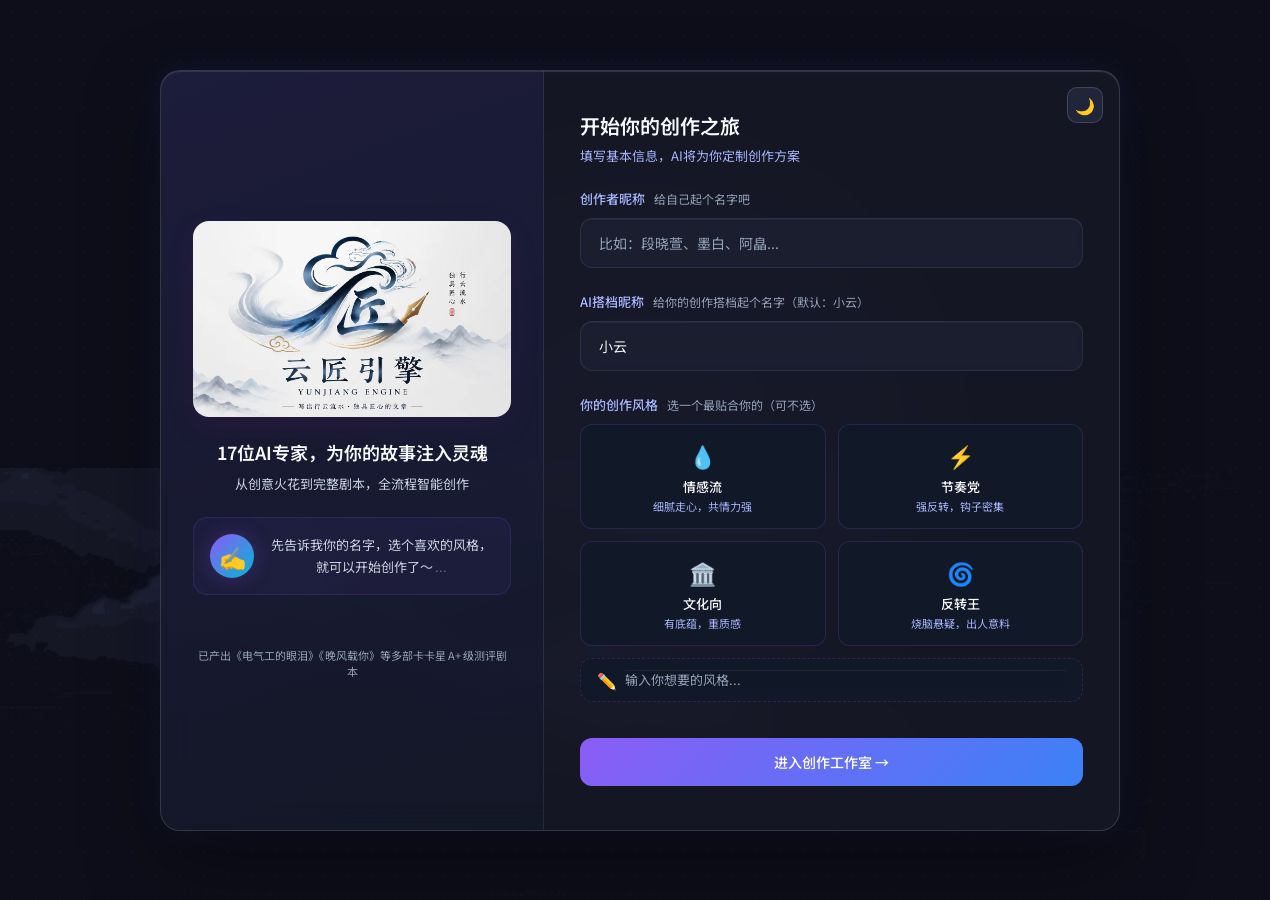
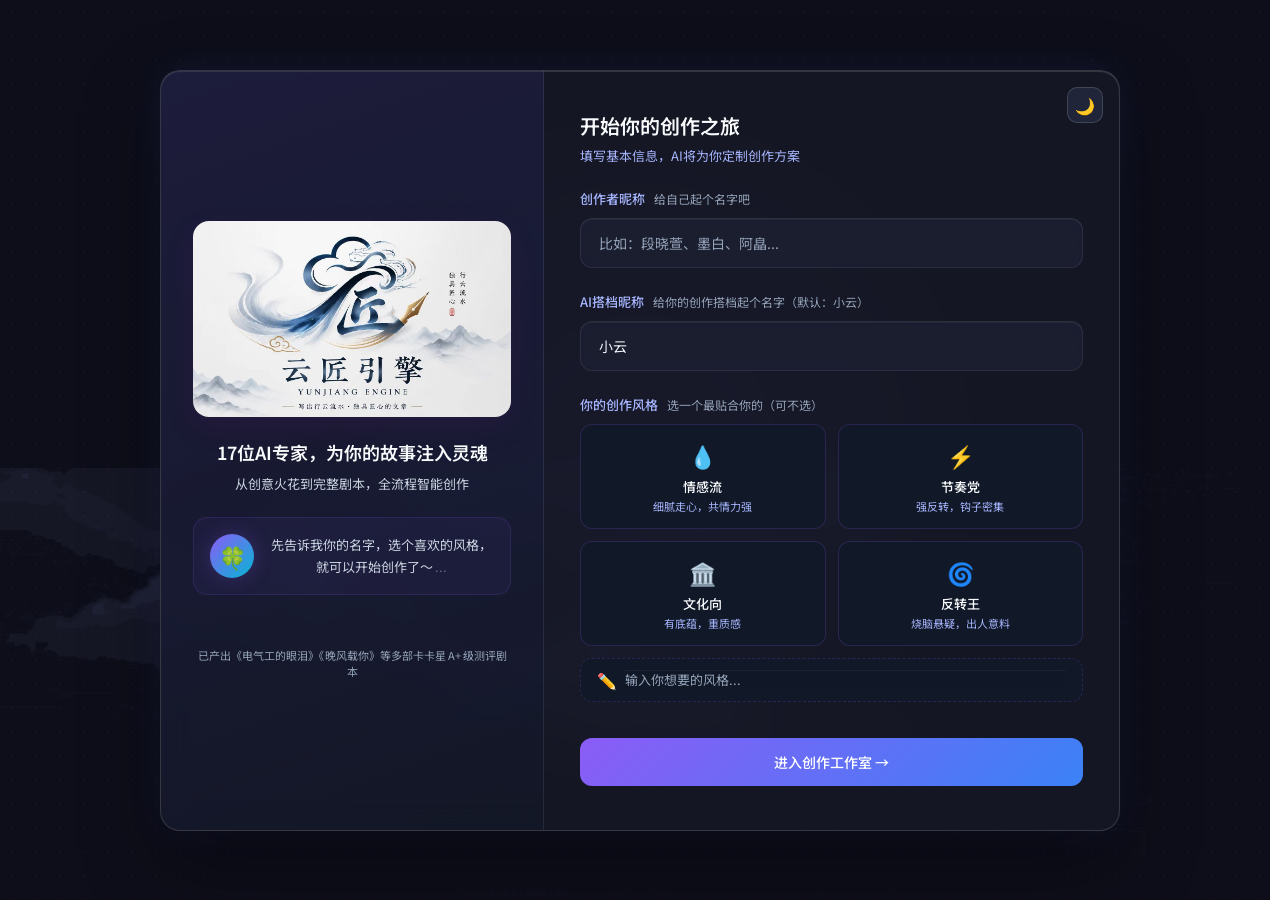
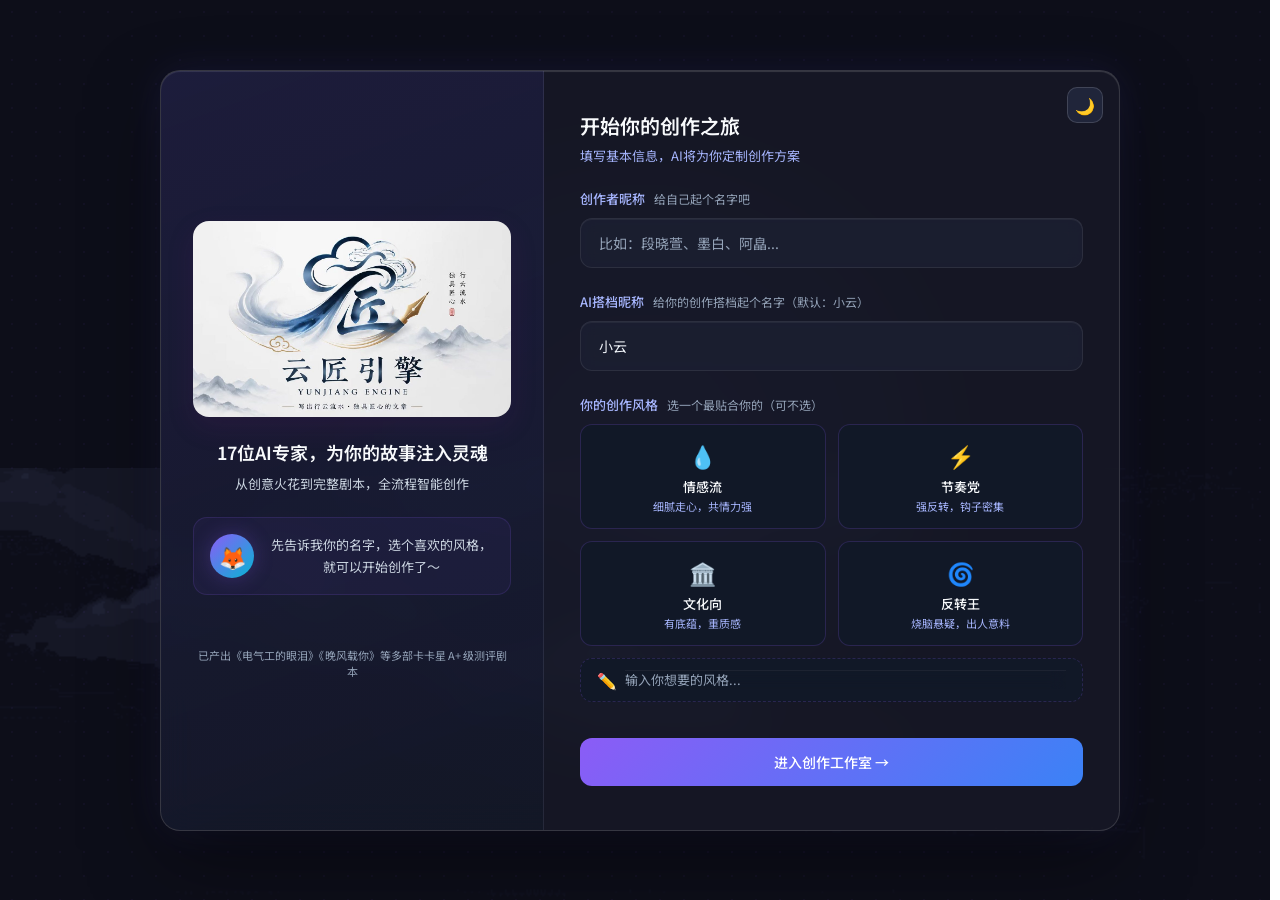
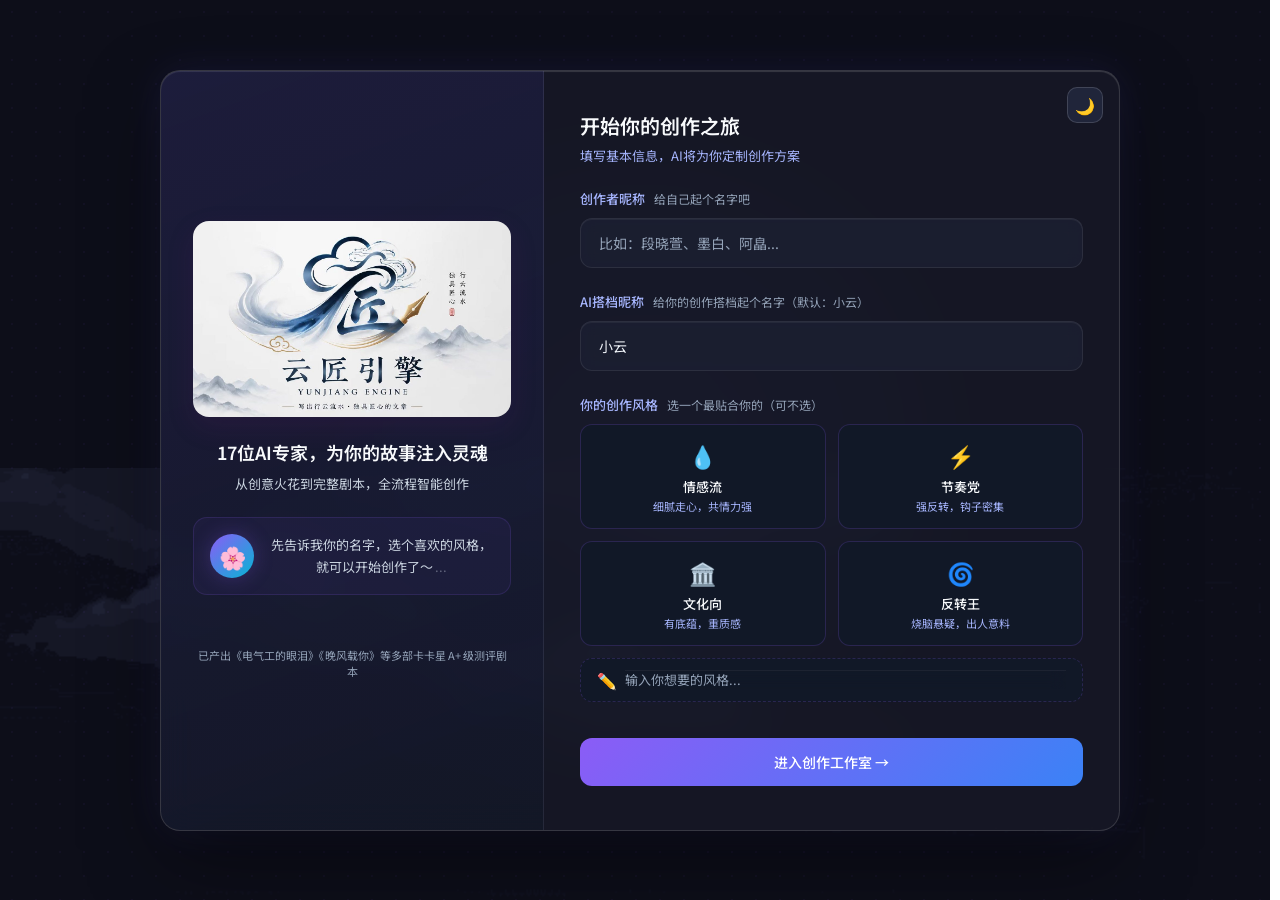
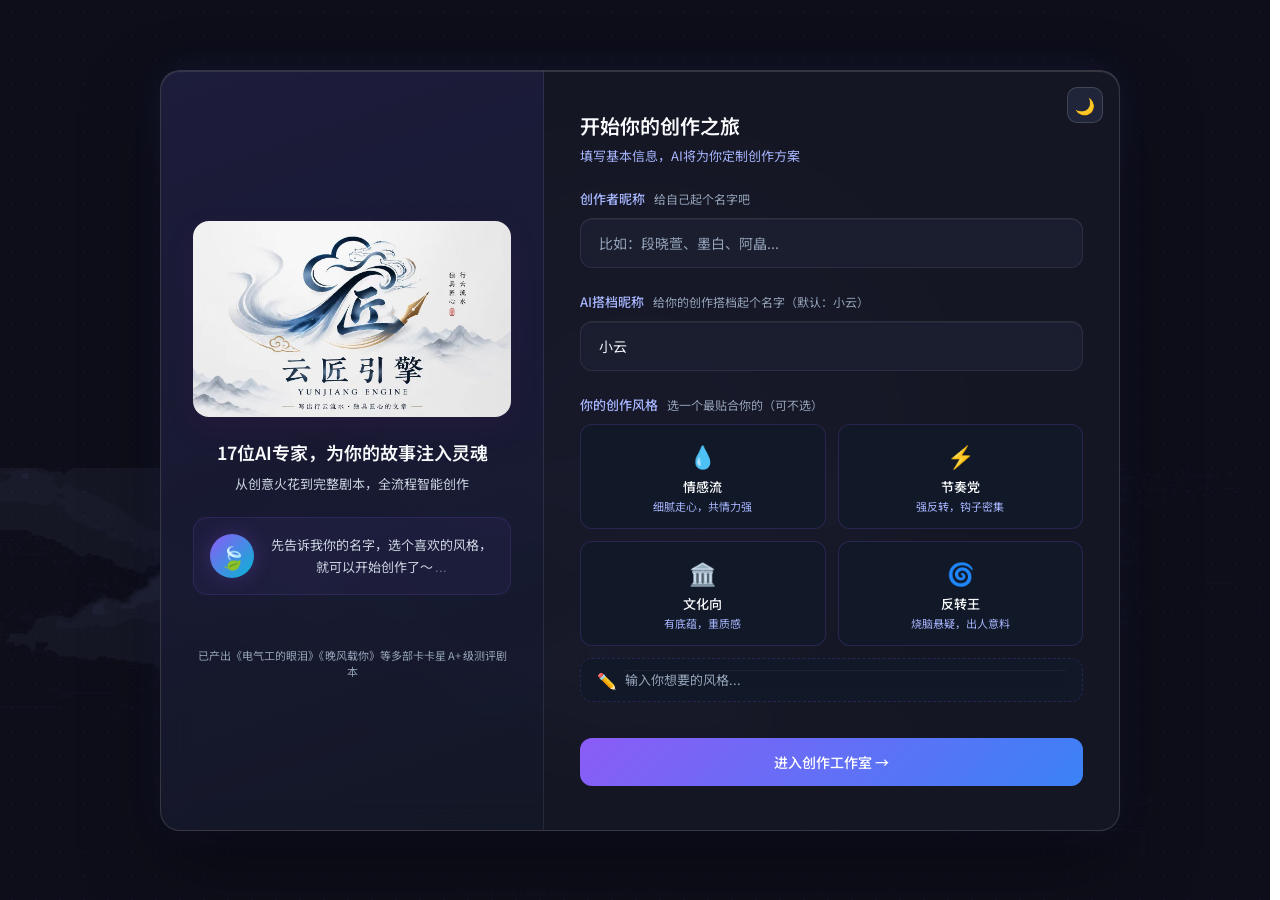
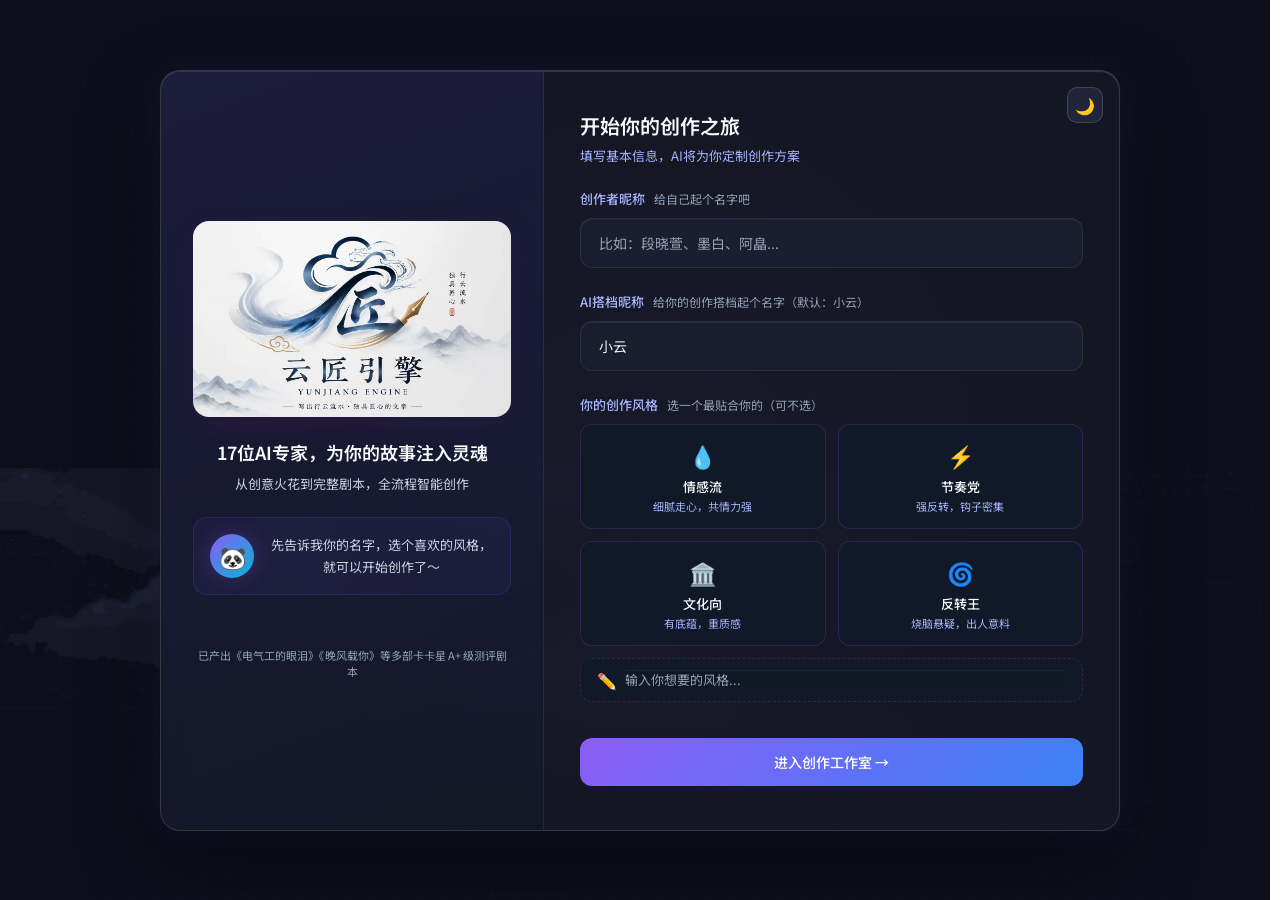
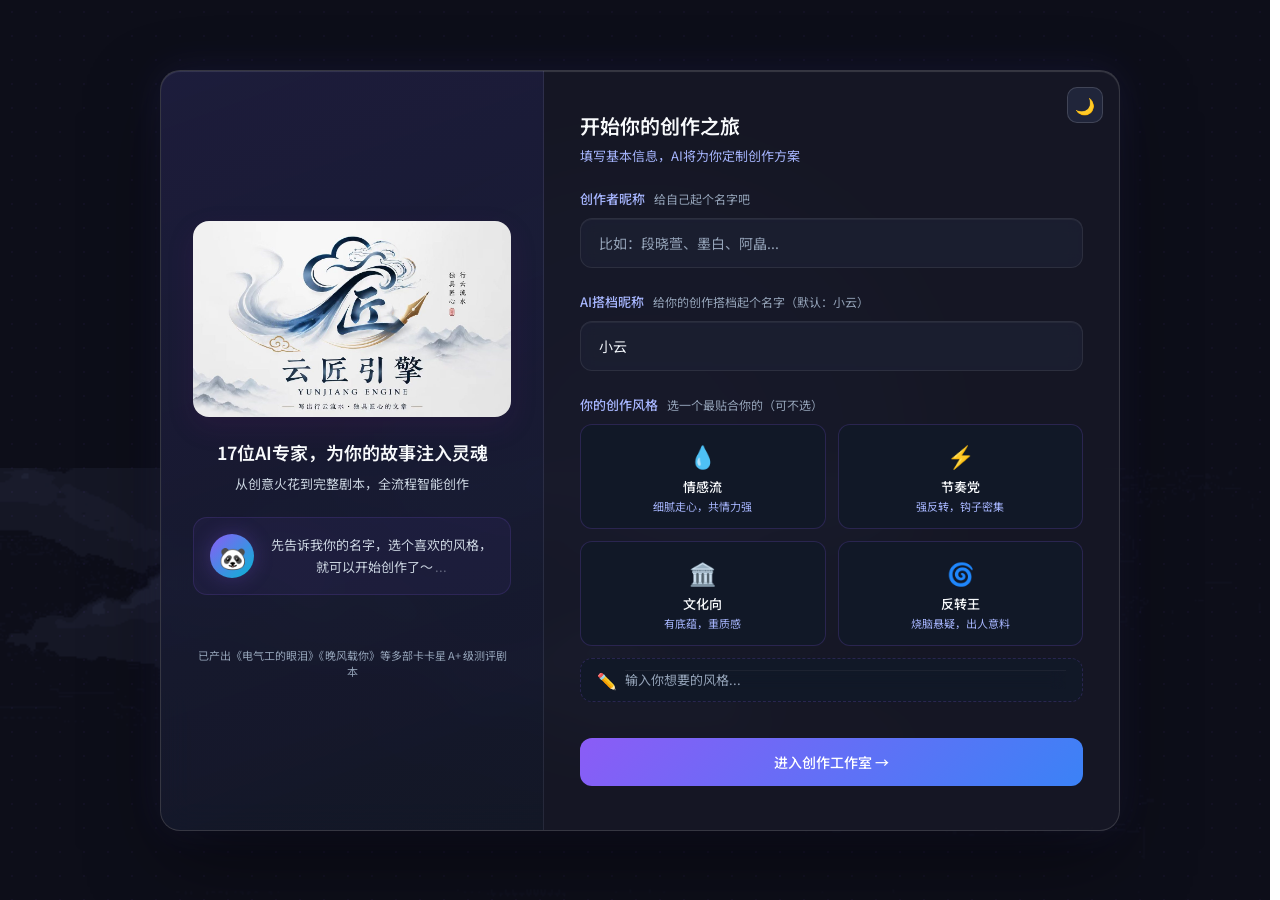
